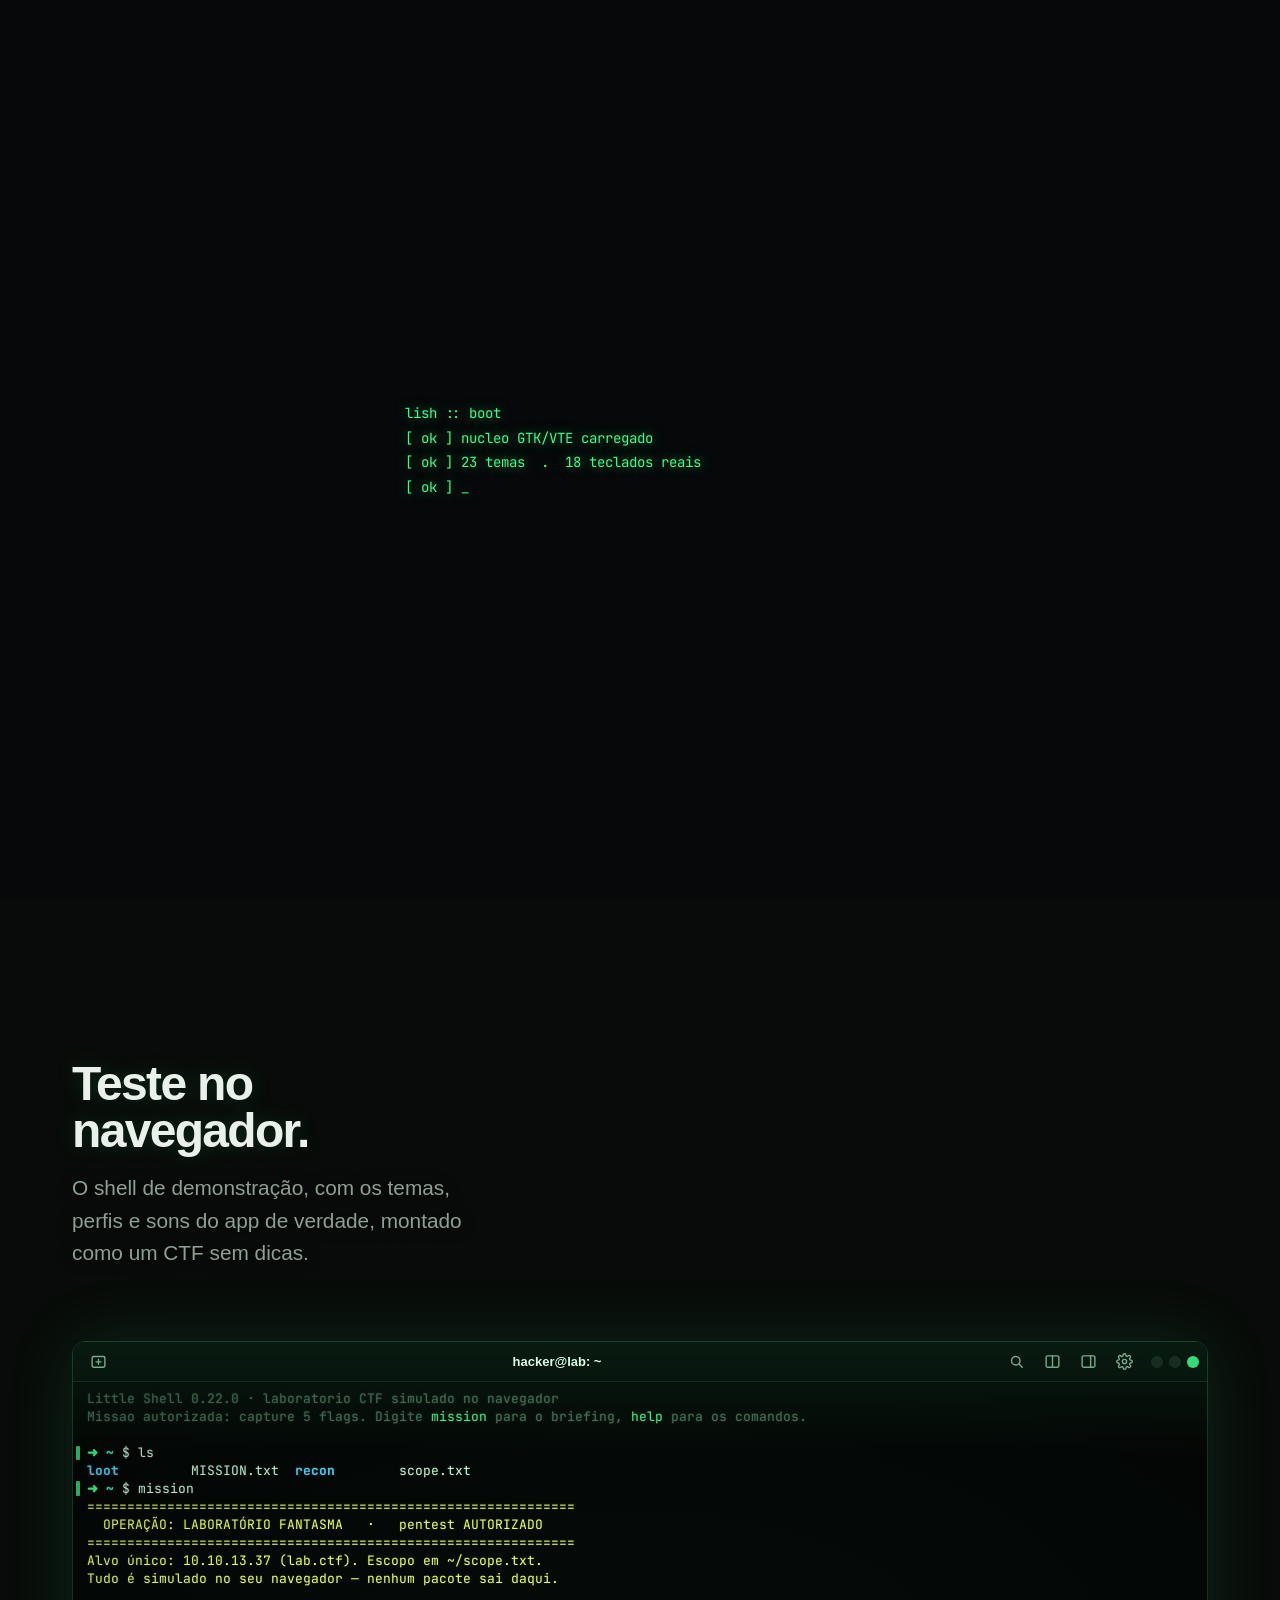
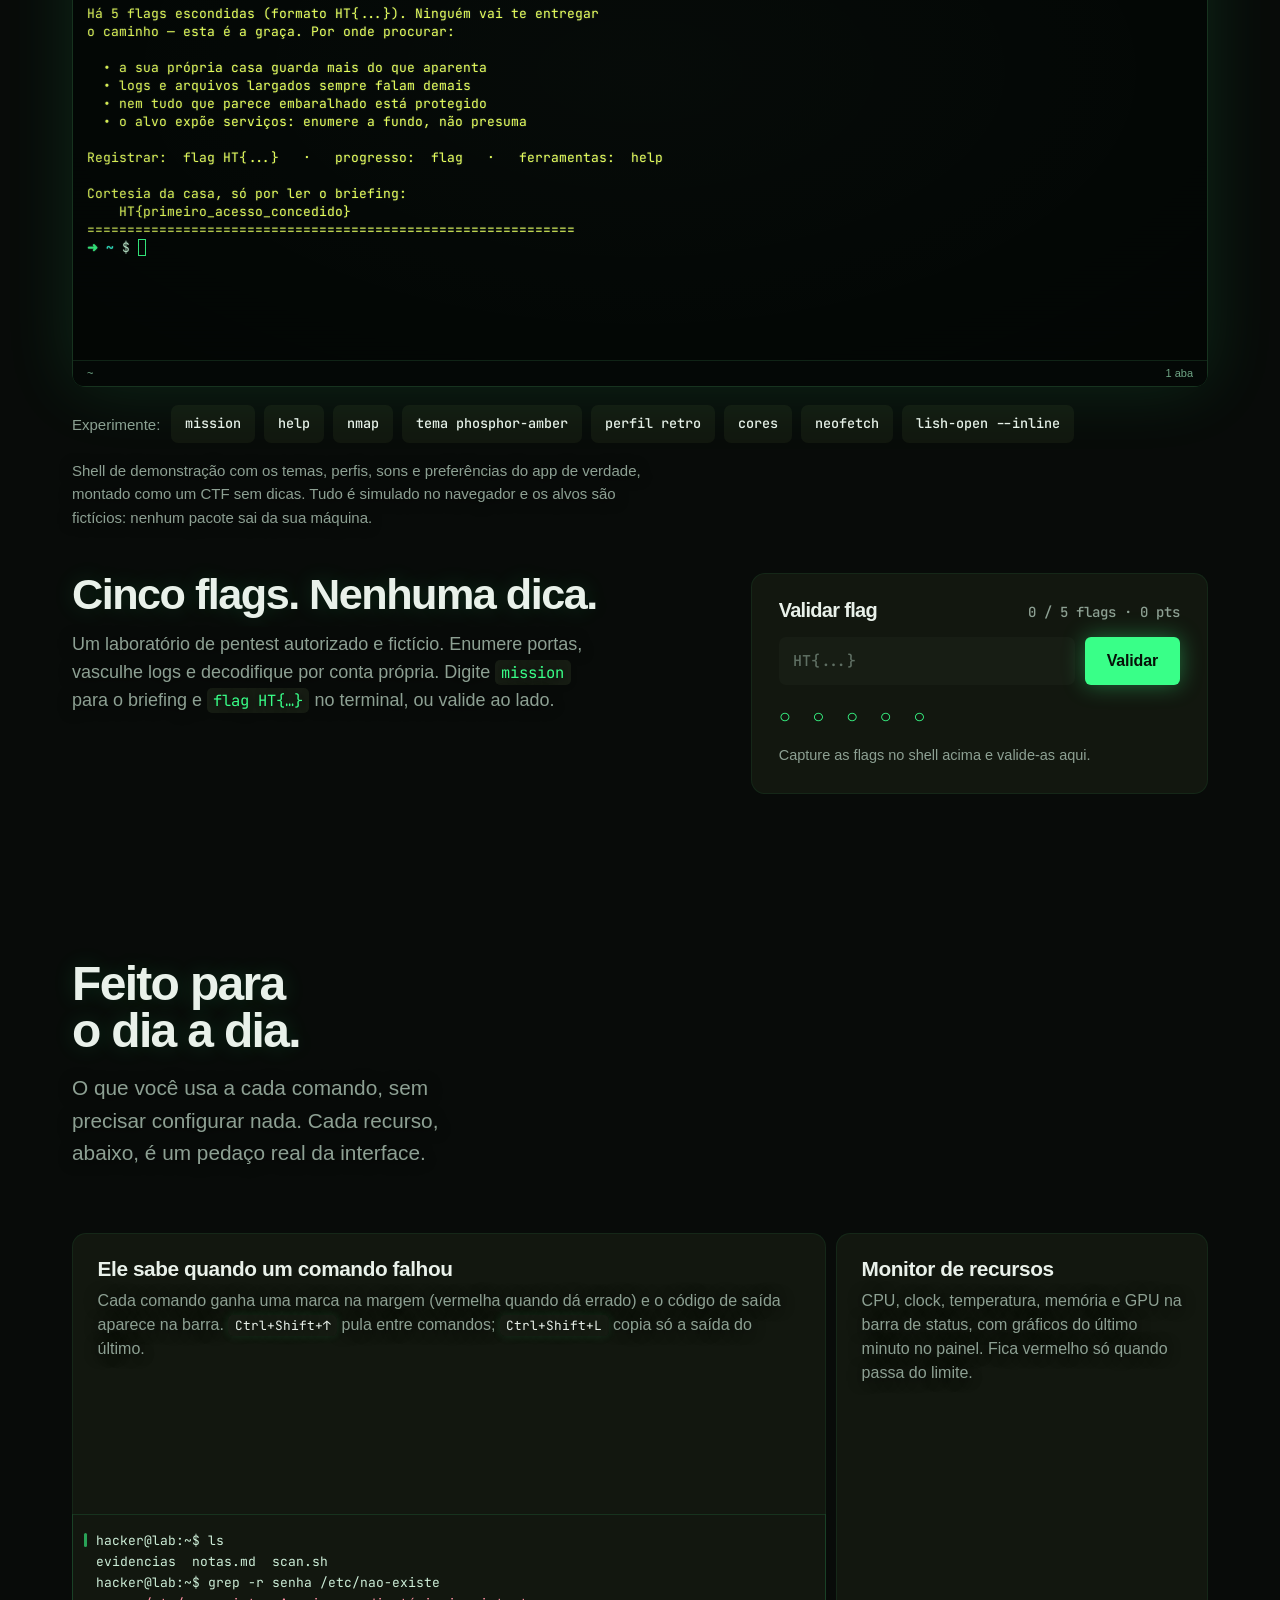
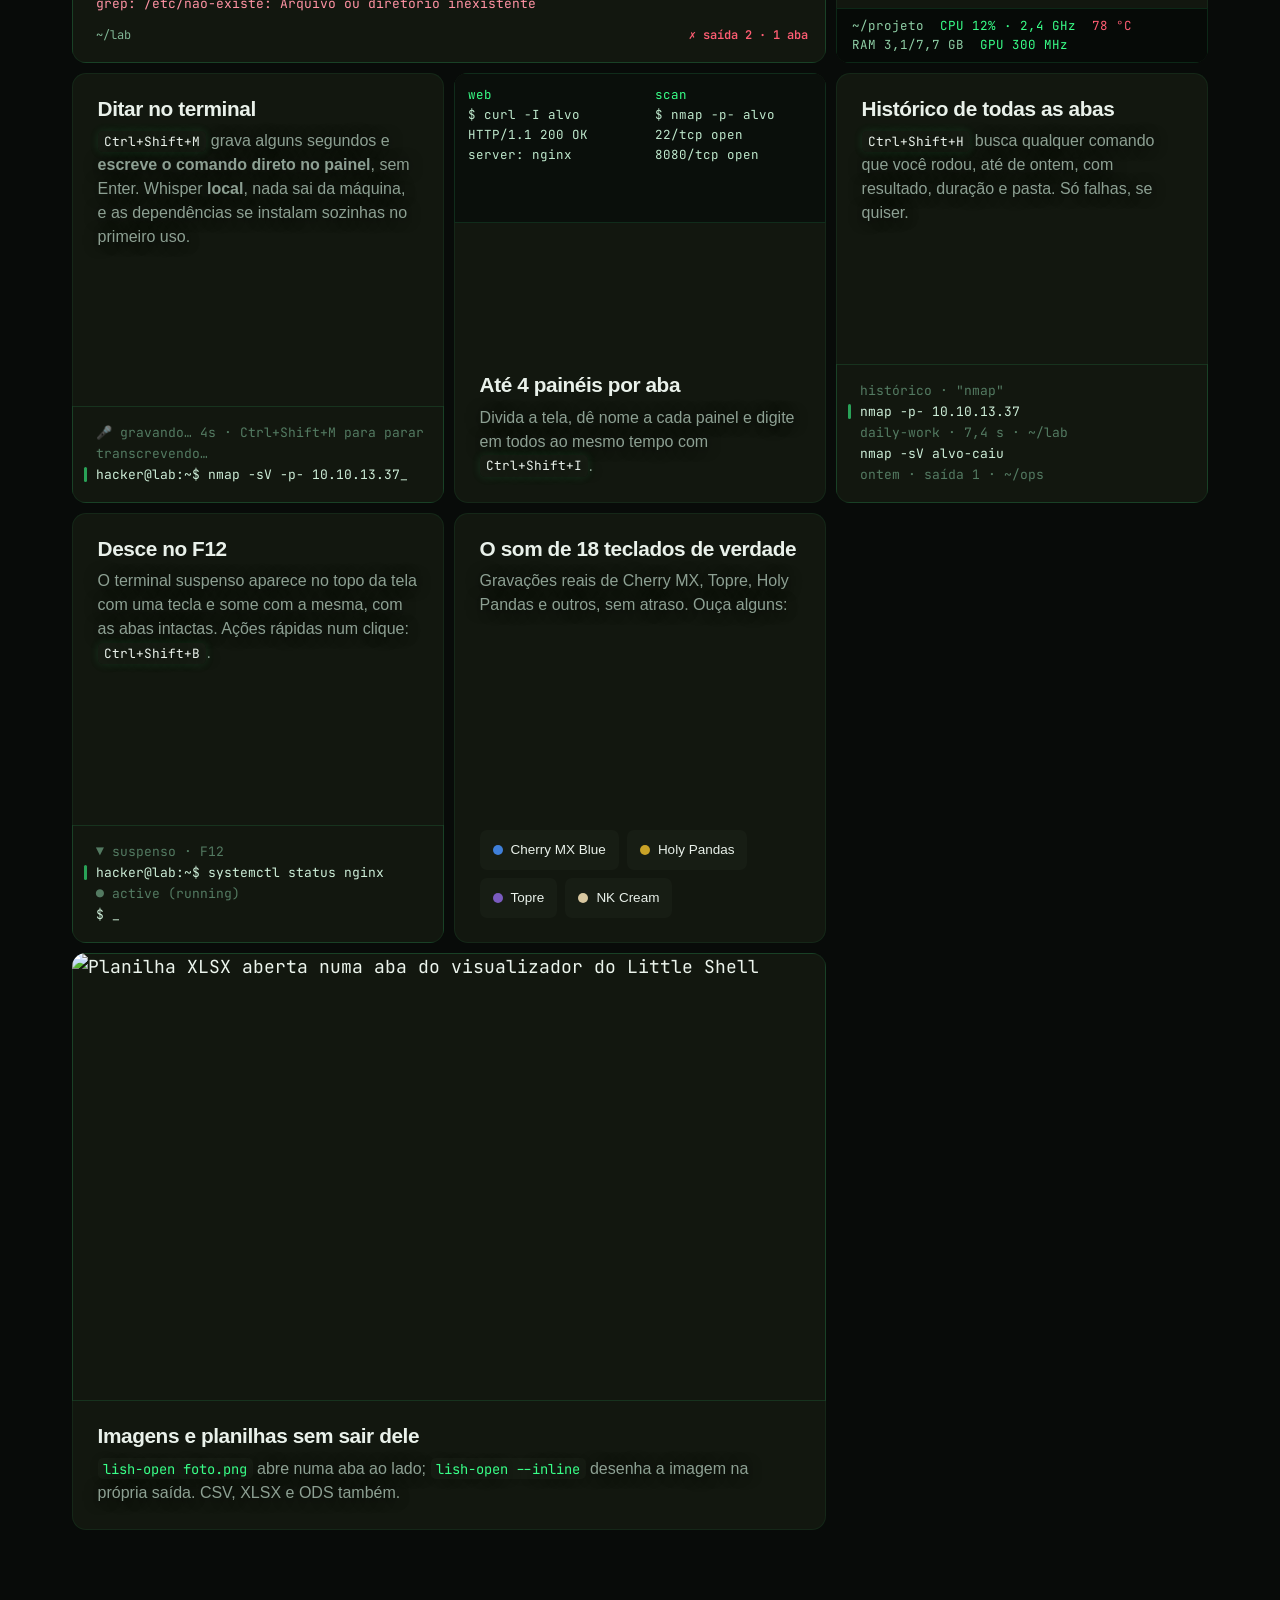
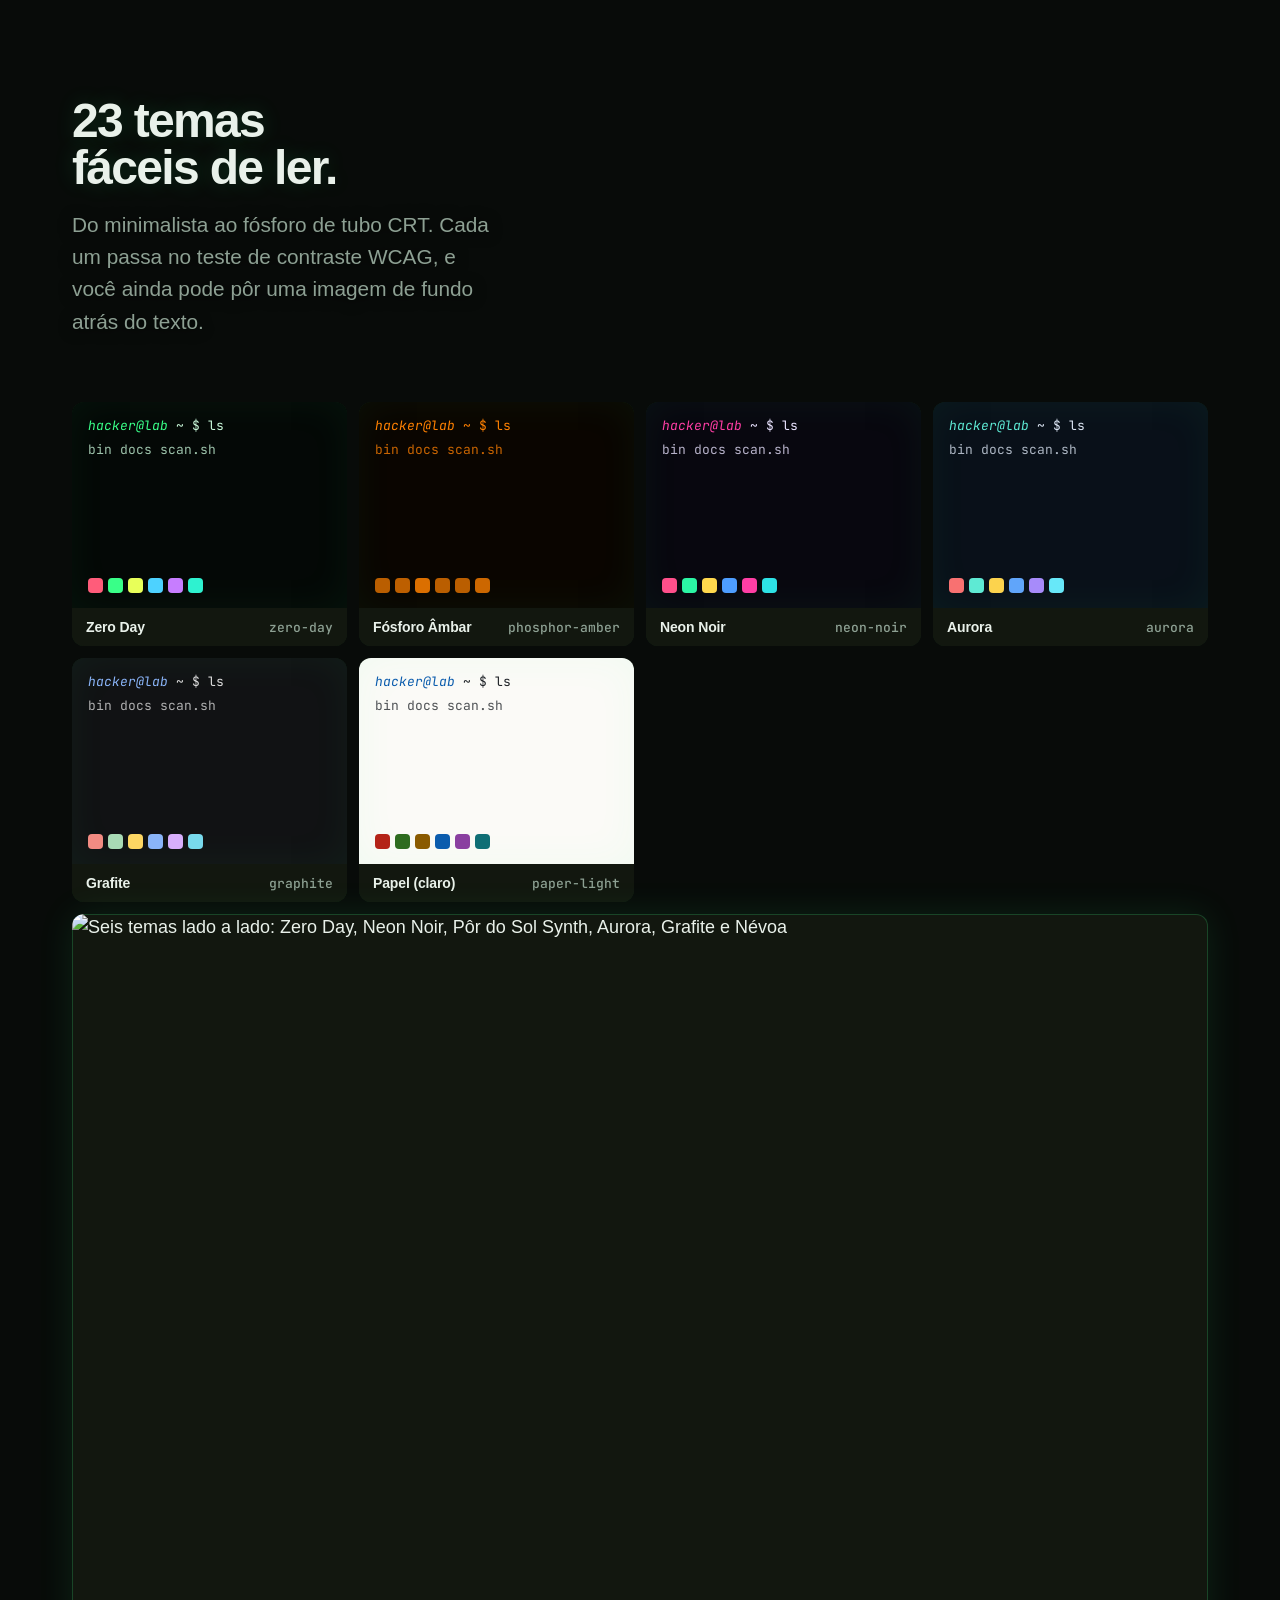
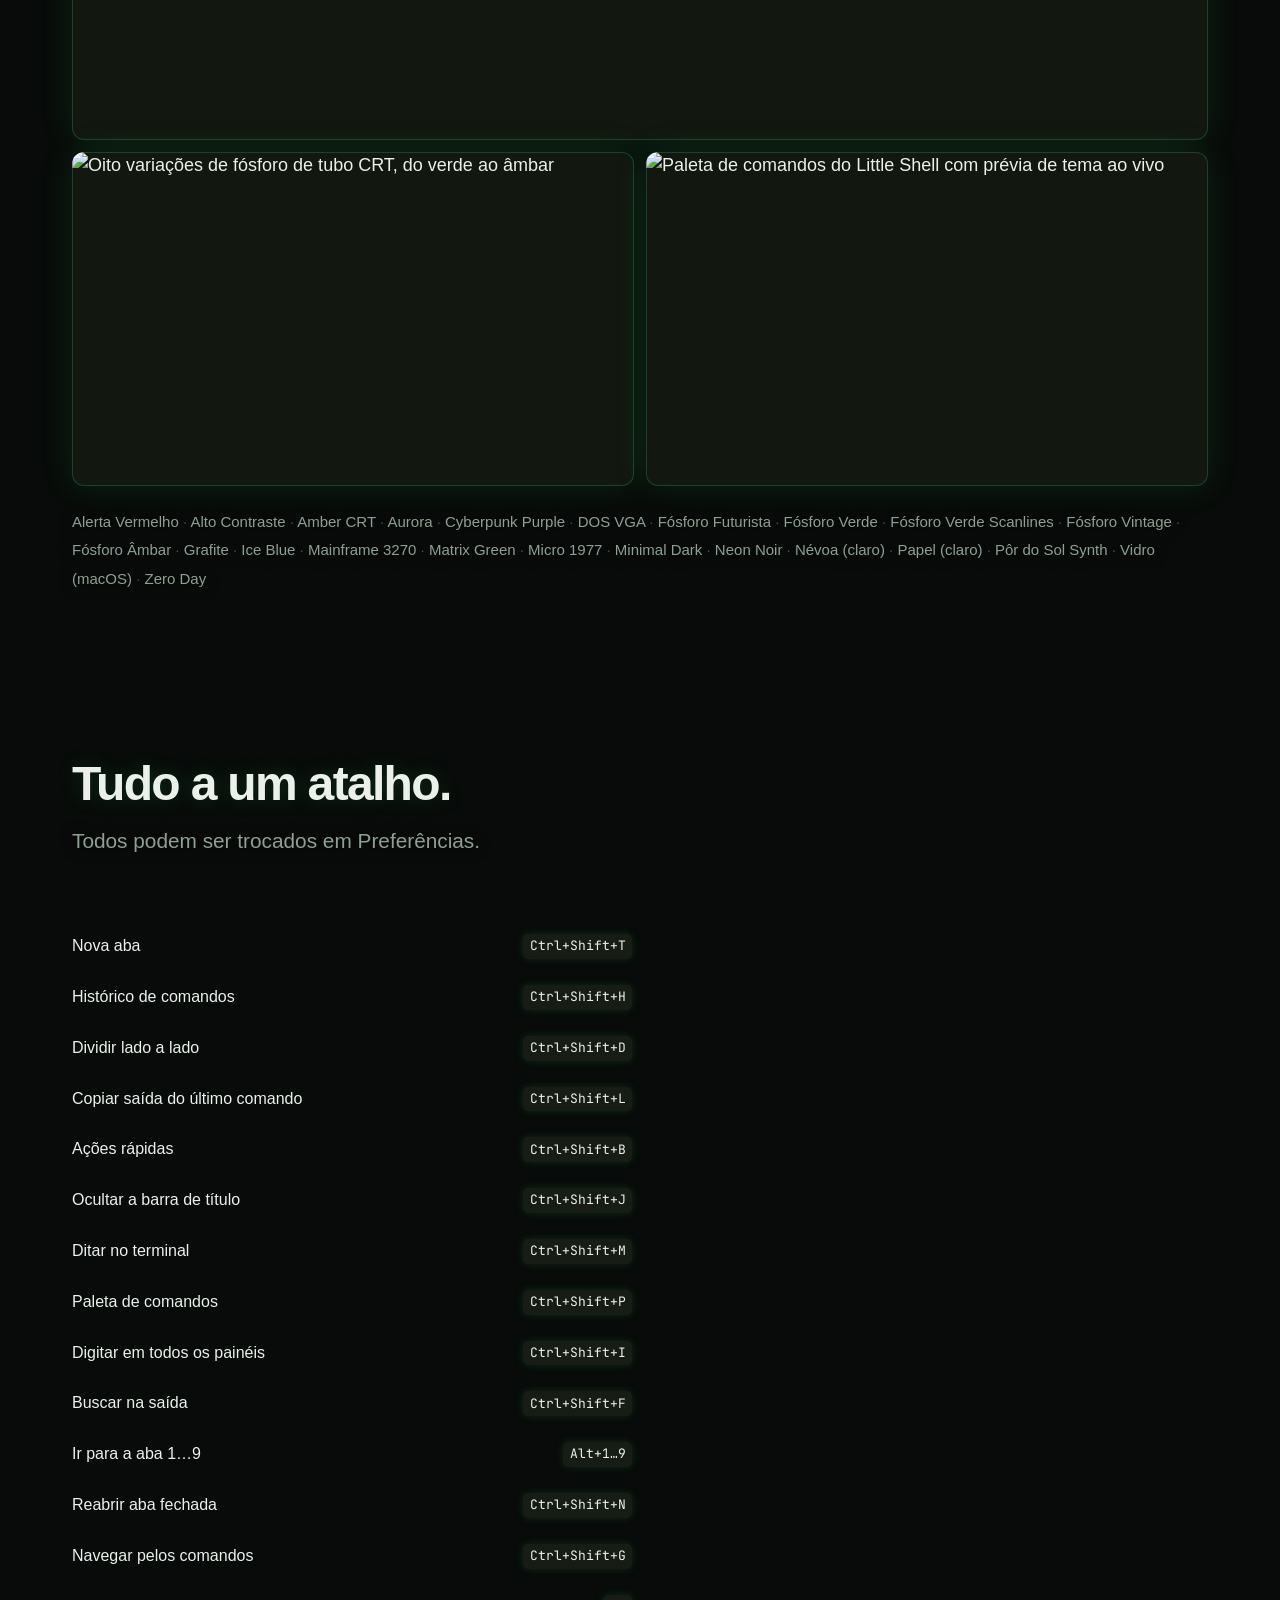
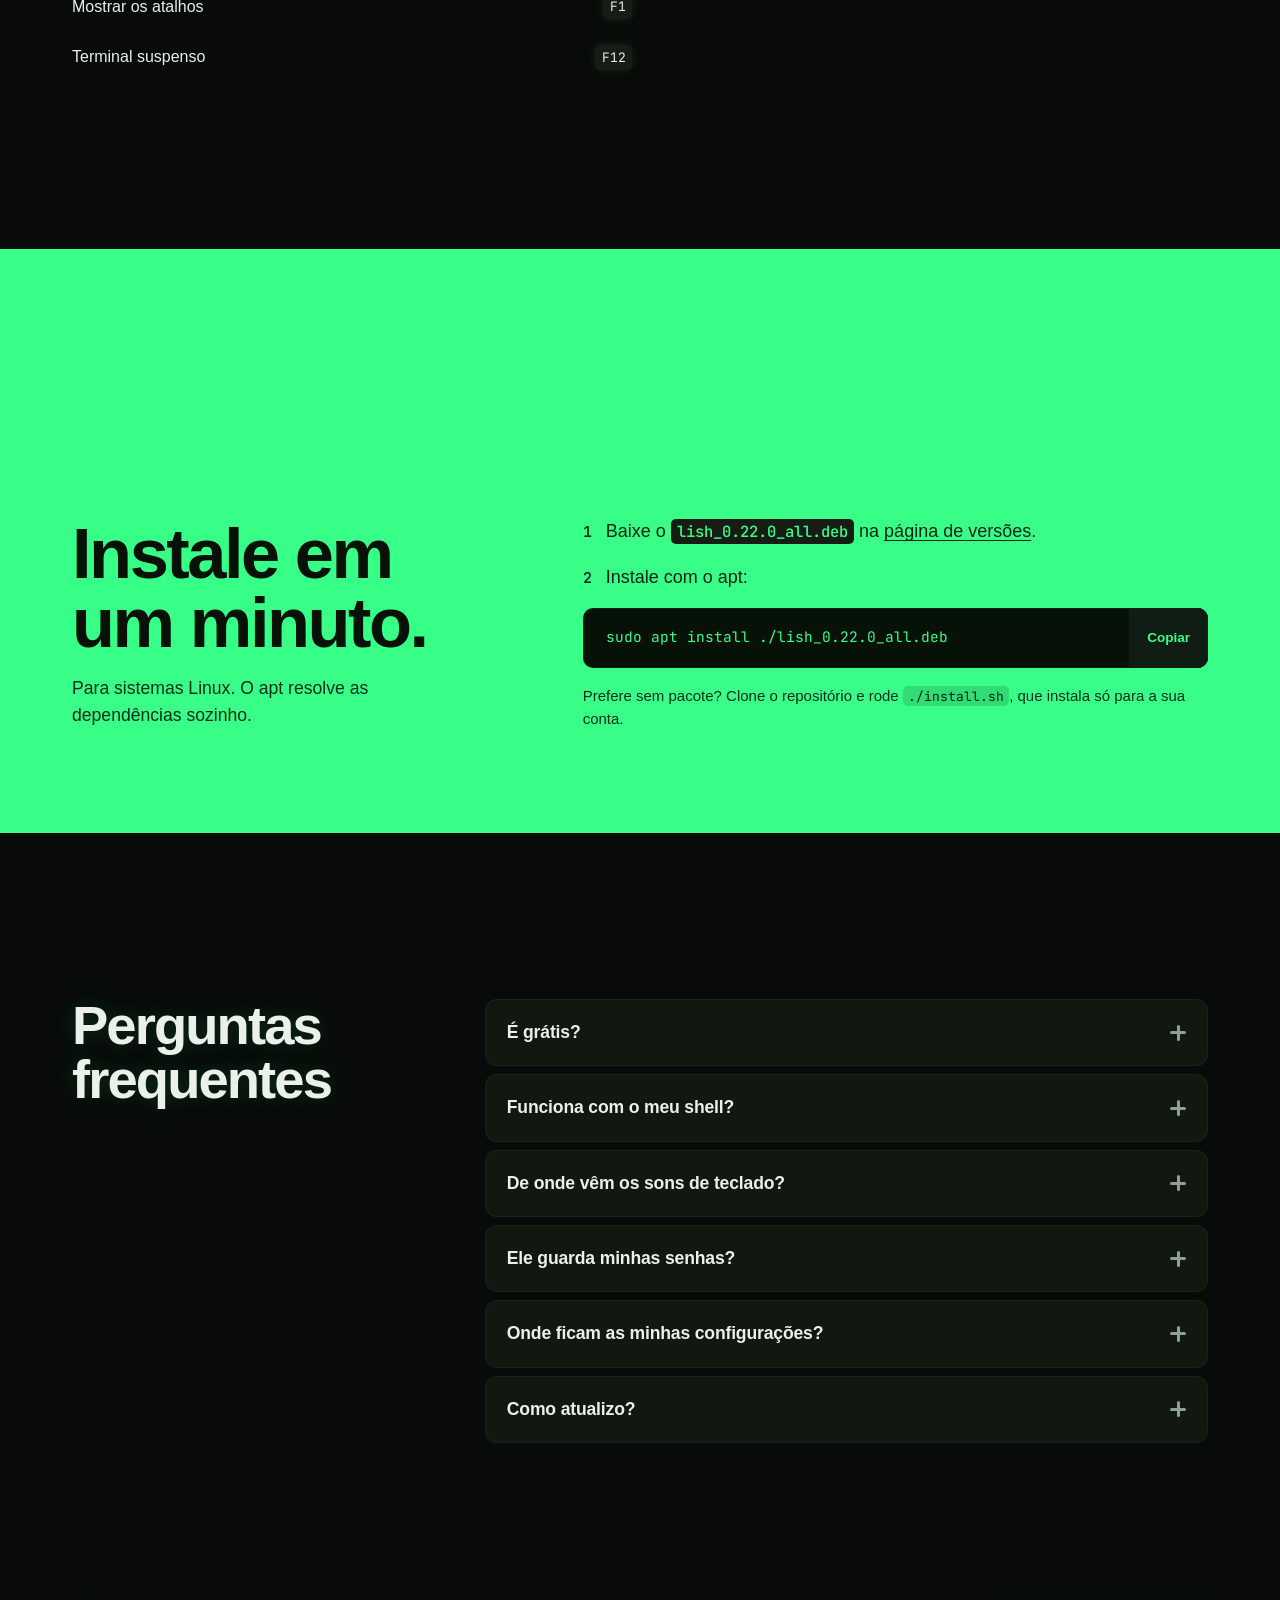
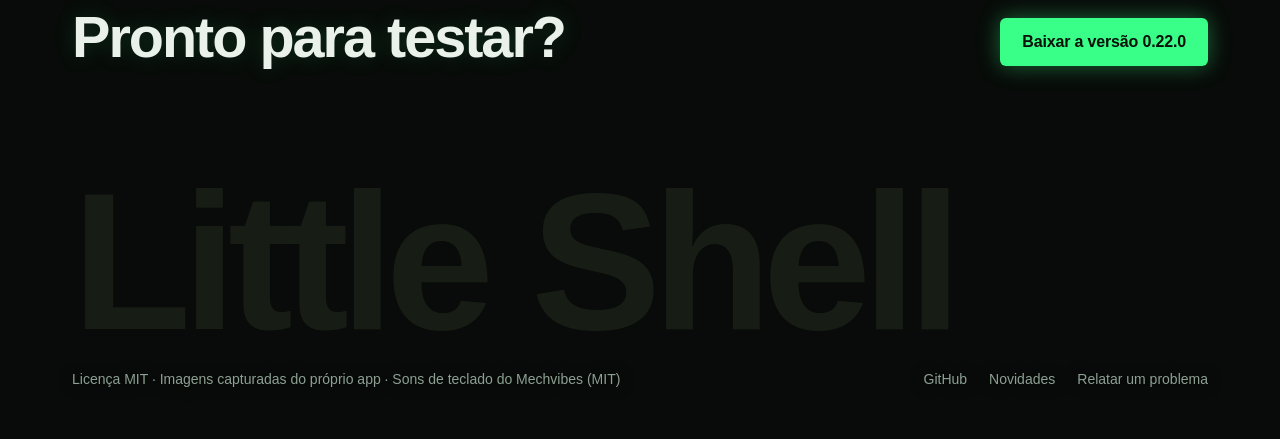
==== docs/index.html @ efe89edf "Icon: minimal Apple-style squircle with a prompt glyph Replace the hooded-silhouette icon with a gra" ====
<!doctype html>
<html lang="pt-BR">
<head>
<meta charset="utf-8">
<meta name="viewport" content="width=device-width, initial-scale=1, viewport-fit=cover">
<title>Little Shell</title>
<meta name="description" content="Terminal nativo para Linux que abre em menos de um segundo: 23 temas CRT e neon, som de 18 teclados mecânicos reais, monitor de recursos e um laboratório CTF para testar no navegador. Grátis e de código aberto.">
<meta property="og:title" content="Little Shell">
<meta property="og:description" content="Terminal nativo para Linux: 23 temas, som de teclado mecânico, monitor de recursos e um CTF para experimentar no navegador.">
<meta property="og:image" content="https://hiagolim11.github.io/lish/screenshots/hero.png">
<meta name="theme-color" content="#0a0d0b">
<link rel="icon" href="data:image/svg+xml,%3Csvg xmlns='http://www.w3.org/2000/svg' viewBox='0 0 32 32'%3E%3Crect width='32' height='32' rx='7' fill='%2326282d'/%3E%3Cpath d='M10 10l6 6-6 6' fill='none' stroke='%23f5f5f7' stroke-width='3' stroke-linecap='round' stroke-linejoin='round'/%3E%3Crect x='18' y='20' width='7' height='3' rx='1.5' fill='%230a84ff'/%3E%3C/svg%3E">
<link rel="preconnect" href="https://api.fontshare.com">
<link rel="preconnect" href="https://cdn.fontshare.com" crossorigin>
<link href="https://api.fontshare.com/v2/css?f[]=switzer@400,500,600&display=swap" rel="stylesheet">
<link rel="preconnect" href="https://fonts.googleapis.com">
<link rel="preconnect" href="https://fonts.gstatic.com" crossorigin>
<link href="https://fonts.googleapis.com/css2?family=JetBrains+Mono:wght@400;700&family=IBM+Plex+Mono:wght@400;600&family=VT323&display=swap" rel="stylesheet"><!-- taste-skill-ignore: monospace faces are for the terminal demo (data-ui) and code -->
<link rel="stylesheet" href="demo.css?v=90c02922">
<style>
/* The product performs: a dark terminal ground, one phosphor-green accent, and the real
   running terminal as the page's main image. Switzer for everything in the page chrome;
   monospace lives only inside product-UI fragments (marked data-ui). No gradients, no rules,
   no shadows at rest, no cards topped with icons: scale, filled fields and motion instead. */
:root {
  color-scheme: dark;
  --bg: #0a0d0b;          /* terminal black ground */
  --tile: #12170f;        /* one tone step up from the ground */
  --tile-2: #171d14;      /* two steps up, for fragments on tiles */
  --ink: #e9f1ea;
  --muted: #8da093;
  --accent: #39ff88;      /* phosphor green: on the action and the one live thing */
  --accent-ink: #061108;
  --accent-deep: #0e3a22; /* quiet green field behind fragments */
  --danger: #ff5d73;
  --sans: "Switzer", "Helvetica Neue", Arial, sans-serif;
  --mono: "JetBrains Mono", "IBM Plex Mono", "DejaVu Sans Mono", monospace; /* taste-skill-ignore: terminal + code only */
  --radius: 14px;
  --gutter-l: max(22px, env(safe-area-inset-left, 0px));
  --gutter-r: max(22px, env(safe-area-inset-right, 0px));
  --maxw: 1180px;
  --ease: cubic-bezier(0.16, 1, 0.3, 1);
}
* { box-sizing: border-box; }
html { -webkit-text-size-adjust: 100%; scroll-behavior: smooth; }
@media (prefers-reduced-motion: reduce) { html { scroll-behavior: auto; } }
body { margin: 0; background: var(--bg); color: var(--ink); font: 400 18px/1.55 var(--sans);
  -webkit-font-smoothing: antialiased; text-rendering: optimizeLegibility; overflow-x: hidden; }
img { max-width: 100%; height: auto; display: block; }
a { color: inherit; text-decoration: none; }
:focus-visible { outline: 2px solid var(--accent); outline-offset: 3px; border-radius: 6px; }
::selection { background: var(--accent); color: var(--accent-ink); }
.container { width: 100%; max-width: var(--maxw); margin: 0 auto; padding-left: var(--gutter-l); padding-right: var(--gutter-r); }
h1, h2, h3 { margin: 0; font-weight: 600; letter-spacing: -0.035em; line-height: 0.98; text-wrap: balance; }
p { margin: 0; }
.muted { color: var(--muted); }
.lead { font-size: clamp(1.15rem, 1.02rem + 0.7vw, 1.6rem); line-height: 1.4; letter-spacing: -0.01em; color: var(--muted); max-width: 46ch; }
/* inside product-UI fragments, monospace and the product's own borders are correct */
[data-ui] { font-family: var(--mono); } /* taste-skill-ignore: product-UI fragments are monospace */
code { font-family: var(--mono); font-size: 0.86em; background: var(--tile-2); color: var(--accent); padding: 0.12em 0.4em; border-radius: 5px; }
kbd { font-family: var(--mono); font-size: 0.8em; background: var(--tile-2); color: var(--ink); border-radius: 5px; padding: 0.18em 0.5em; white-space: nowrap; }

/* buttons: one shape (6px), one fill (accent) for the primary, filled tile for the secondary */
.btn { display: inline-flex; align-items: center; justify-content: center; gap: 9px; min-height: 48px; padding: 0 22px;
  border: 0; border-radius: 6px; font: 600 16px/1 var(--sans); letter-spacing: -0.01em; cursor: pointer;
  background: var(--accent); color: var(--accent-ink); transition: transform 140ms var(--ease), filter 140ms; }
.btn:hover { filter: brightness(1.08); transform: translateY(-2px); }
.btn:active { transform: translateY(0) scale(0.98); }
.btn.secondary { background: var(--tile-2); color: var(--ink); }
.btn.secondary:hover { background: #20291c; filter: none; }

/* nav: a plain bar, no glass, no rule; a faint lift appears only once scrolled */
.nav { position: sticky; top: 0; z-index: 20; background: var(--bg); transition: box-shadow 220ms, background 220ms; }
.nav.scrolled { box-shadow: 0 8px 30px -18px rgba(0,0,0,0.9); background: #0b0f0c; } /* taste-skill-ignore: sticky bar may cast a shadow */
.nav-inner { display: flex; align-items: center; justify-content: space-between; gap: 16px; min-height: 66px; }
.brand { display: flex; align-items: center; gap: 11px; font-weight: 600; letter-spacing: -0.02em; font-size: 17px; }
.brand .mark { width: 26px; height: 26px; border-radius: 7px; background: var(--accent); color: var(--accent-ink);
  display: grid; place-items: center; flex: none; }
.brand .mark svg { width: 16px; height: 16px; }
.nav-links { display: flex; align-items: center; gap: 30px; font-size: 15.5px; }
.nav-links a:not(.btn) { color: var(--muted); transition: color 150ms; }
.nav-links a:not(.btn):hover { color: var(--ink); }
.nav-links .btn { min-height: 40px; padding: 0 16px; }

/* ---------- hero: headline, then the product performing ---------- */
.hero { position: relative; min-height: 92svh; display: grid; align-content: center; overflow: hidden; padding-top: clamp(84px, 13vh, 150px); padding-bottom: clamp(48px, 7vw, 96px); }
.hero > .container { position: relative; z-index: 1; }
#three { position: absolute; inset: 0; z-index: 0; pointer-events: none; }
#three canvas { width: 100% !important; height: 100% !important; display: block; }
.hero h1 { font-size: clamp(2.1rem, 0.6rem + 6.2vw, 6.2rem); line-height: 0.92; max-width: 16ch; }
.hero h1 .ln { display: block; overflow: hidden; }
.hero h1 .ln > span { display: block; }
.hero-lead { margin-top: clamp(20px, 2.4vw, 30px); }
.hero-actions { display: flex; flex-wrap: wrap; gap: 14px; margin-top: 34px; }
.hero-meta { margin-top: 22px; font-size: 15px; color: var(--muted); font-variant-numeric: tabular-nums; }
.hero-meta b { color: var(--ink); font-weight: 600; }

/* the terminal stage: the running product, big, on a darker field */
.stage { margin-top: clamp(40px, 6vw, 72px); position: relative; }
.ht-demo { --term-h: clamp(420px, 64vh, 620px); position: relative; min-height: calc(var(--term-h) + 70px);
  border-radius: var(--radius); overflow: hidden; }
.demo-try { display: flex; flex-wrap: wrap; align-items: center; gap: 9px; margin-top: 18px; }
.demo-try .label { font-size: 15px; color: var(--muted); margin-right: 2px; }
.demo-try button { min-height: 38px; padding: 0 14px; border: 0; border-radius: 7px; background: var(--tile);
  color: var(--ink); font: 500 13.5px/1 var(--mono); cursor: pointer; transition: background-color 150ms, transform 120ms, color 150ms; }
.demo-try button:hover { background: var(--tile-2); color: var(--accent); }
.demo-try button:active { transform: scale(0.97); }
.demo-note { margin-top: 16px; font-size: 15px; color: var(--muted); max-width: 70ch; }

/* ---------- the CTF: the one live thing ---------- */
.ctf { margin-top: clamp(28px, 4vw, 44px); display: grid; grid-template-columns: minmax(0, 7fr) minmax(0, 5fr);
  gap: clamp(20px, 3vw, 40px); align-items: start; }
.ctf-copy h2 { font-size: clamp(1.8rem, 1.2rem + 2vw, 2.7rem); }
.ctf-copy p { margin-top: 16px; color: var(--muted); max-width: 52ch; }
.ctf-flags { background: var(--tile); border-radius: var(--radius); padding: clamp(20px, 2.4vw, 28px); }
.ctf-flags.ctf-done { background: var(--accent-deep); }
.ctf-head { display: flex; align-items: baseline; justify-content: space-between; gap: 12px; }
.ctf-head h3 { font-size: 1.25rem; }
.ctf-count { font: 500 14px/1 var(--mono); color: var(--muted); white-space: nowrap; font-variant-numeric: tabular-nums; }
.ctf-row { display: flex; gap: 10px; margin-top: 16px; }
.ctf-row input { flex: 1; min-width: 0; min-height: 48px; padding: 0 14px; border: 0; border-radius: 7px;
  background: var(--tile-2); color: var(--ink); font: 500 15px/1 var(--mono); }
.ctf-row input::placeholder { color: #5f6f63; }
.ctf-row input:focus { outline: 2px solid var(--accent); outline-offset: 0; }
.ctf-row .btn { min-height: 48px; }
.ctf-dots { margin-top: 16px; font-size: 20px; letter-spacing: 8px; color: var(--accent); }
.ctf-msg { margin-top: 12px; font-size: 14.5px; color: var(--muted); }
.ctf-msg.ok { color: var(--accent); }
.ctf-msg.err { color: var(--danger); }

/* ---------- sections ---------- */
section { padding-top: clamp(96px, 13vw, 168px); }
.head { max-width: 42ch; margin-bottom: clamp(44px, 5vw, 64px); }
.head h2 { font-size: clamp(1.9rem, 1.3rem + 2.3vw, 3rem); }
.head p { margin-top: 18px; color: var(--muted); font-size: clamp(1.05rem, 1rem + 0.4vw, 1.3rem); max-width: 48ch; }

/* features: staggered fragment cells, filled, no icons */
.cells { display: grid; grid-template-columns: repeat(3, minmax(0, 1fr)); gap: 10px; }
.cell { background: var(--tile); border-radius: var(--radius); overflow: hidden; display: flex; flex-direction: column;
  min-height: 430px; transition: transform 240ms var(--ease), background 240ms; }
.cell:hover { transform: translateY(-4px); background: #151b12; }
.cell .txt { padding: clamp(20px, 2vw, 26px); }
.cell h3 { font-size: 1.3rem; letter-spacing: -0.02em; }
.cell .txt p { margin-top: 10px; color: var(--muted); font-size: 16px; line-height: 1.5; }
.cell .frag { margin-top: auto; }
.cell.wide { grid-column: span 2; }
.cell.tall { grid-row: span 2; min-height: 0; }
.cell.flip { flex-direction: column-reverse; }
.cell.flip .frag { margin-top: 0; margin-bottom: auto; }

/* product-UI fragments inside cells (data-ui) */
.term { background: #04070500; color: #cdeed8; font: 13px/1.62 var(--mono); padding: 16px 18px 18px 24px; position: relative; }
.term p { white-space: pre-wrap; overflow-wrap: anywhere; position: relative; margin: 0; }
.term .mk::before { content: ""; position: absolute; left: -12px; top: 0.25em; bottom: 0.25em; width: 3px; border-radius: 2px; background: var(--accent); opacity: 0.6; }
.term .bad::before { background: var(--danger); opacity: 1; }
.term .err { color: #ff93a4; }
.term .dim { color: #6fa585; }
.term .bar { margin-top: 12px; display: flex; justify-content: space-between; gap: 10px; color: #7fb594; font-size: 12px; }
.term .bar b { color: var(--danger); font-weight: 600; }
.term .bar .hot { color: var(--accent); }
/* a status-bar-only fragment (resource monitor) */
.statusbar { background: #060a07; color: #8fcfa6; font: 12.5px/1 var(--mono); padding: 12px 16px; display: flex;
  flex-wrap: wrap; gap: 6px 16px; align-items: center; }
.statusbar .hot { color: var(--danger); }
.statusbar .g { color: var(--accent); }
/* split-pane edge */
.split { display: grid; grid-template-columns: 1fr 1fr; gap: 2px; background: #0a0f0b; min-height: 150px; }
.split .pane { background: #04070500; padding: 12px 14px; font: 12.5px/1.6 var(--mono); color: #bfe9cd; }
.split .pane .nm { color: var(--accent); }
/* sound control */
.switches { display: flex; flex-wrap: wrap; gap: 8px; padding: clamp(20px, 2vw, 26px); padding-top: 0; }
.switch { display: inline-flex; align-items: center; gap: 8px; min-height: 40px; padding: 0 13px; border: 0;
  border-radius: 7px; background: var(--tile-2); color: var(--ink); font: 500 13.5px/1 var(--sans); cursor: pointer;
  transition: background-color 150ms, transform 120ms; }
.switch:hover { background: #20291c; }
.switch:active { transform: scale(0.97); }
.switch i { width: 10px; height: 10px; border-radius: 50%; flex: none; }
.switch[aria-pressed="true"] { background: var(--accent); color: var(--accent-ink); }
.frag img { width: 100%; display: block; }

/* gallery: theme tiles with label strips */
.themes-grid { display: grid; grid-template-columns: repeat(4, minmax(0, 1fr)); gap: 12px; }
.theme-tile { border-radius: 12px; overflow: hidden; background: var(--tile); transition: transform 220ms var(--ease); }
.theme-tile:hover { transform: translateY(-4px); }
.theme-tile .face { aspect-ratio: 4 / 3; padding: 15px 16px; display: flex; flex-direction: column; gap: 6px; }
.theme-tile .face span { font: 13px/1.4 var(--mono); }
.theme-tile .face .l2 { opacity: 0.78; }
.theme-tile .face .pal { margin-top: auto; display: flex; gap: 5px; }
.theme-tile .face .pal i { width: 15px; height: 15px; border-radius: 4px; display: block; }
.theme-tile .strip { padding: 12px 14px; background: var(--tile); display: flex; align-items: center; justify-content: space-between; gap: 10px; }
.theme-tile .strip b { font: 600 14px/1 var(--sans); letter-spacing: -0.01em; }
.theme-tile .strip span { font: 500 13px/1 var(--mono); color: var(--muted); }
.theme-shot { grid-column: span 2; border-radius: 12px; overflow: hidden; background: var(--tile); }
.theme-wide { grid-column: span 4; border-radius: 12px; overflow: hidden; background: var(--tile); }
.theme-list { margin-top: 22px; font-size: 15px; color: var(--muted); line-height: 1.9; }
.theme-list span:not(:last-child)::after { content: "   ·   "; color: #40513f; }

/* shortcuts: two-ended rows, a narrow column */
.rows { max-width: 560px; }
.row { display: flex; align-items: center; justify-content: space-between; gap: 20px; padding: 13px 0; }
.row span { font-size: 16px; }
.row kbd { font-size: 13px; }

/* install: the first step, already open, a full-bleed accent band */
.install { margin-top: clamp(96px, 13vw, 168px); background: var(--accent); color: var(--accent-ink); }
.install .inner { display: grid; grid-template-columns: minmax(0, 5fr) minmax(0, 7fr); gap: clamp(28px, 5vw, 72px);
  align-items: center; padding-top: clamp(64px, 8vw, 112px); padding-bottom: clamp(64px, 8vw, 112px); }
.install h2 { font-size: clamp(2.2rem, 1.3rem + 4.4vw, 4.4rem); color: var(--accent-ink); max-width: 14ch; }
.install .sub { margin-top: 18px; color: #0c2e1b; font-size: 1.1rem; max-width: 40ch; }
.install .steps { display: grid; gap: 18px; }
.install .steps .st { display: flex; gap: 14px; align-items: baseline; }
.install .steps .st .n { font: 600 15px/1.4 var(--mono); color: #0c2e1b; flex: none; }
.install .steps .st p { color: #0a2616; font-weight: 500; }
.install .steps .st a { text-decoration: underline; text-underline-offset: 3px; }
.code { display: flex; align-items: stretch; background: var(--accent-ink); border-radius: 10px; overflow: hidden; }
.code pre { margin: 0; padding: 16px 18px; overflow-x: auto; flex: 1; min-width: 0; }
.code code { background: none; color: var(--accent); font-size: 14.5px; line-height: 1.5; }
.code button { border: 0; background: #0f1d14; color: var(--accent); padding: 0 18px; font: 600 13.5px var(--sans); cursor: pointer; transition: background 150ms; }
.code button:hover { background: #163021; }
.install .alt { margin-top: 16px; color: #0c2e1b; font-size: 15px; }
.install .alt code { background: #0c2e1b2a; color: #082013; }

/* faq: accordion of filled tiles */
.faq { display: grid; grid-template-columns: minmax(0, 4fr) minmax(0, 8fr); gap: clamp(28px, 4vw, 56px); align-items: start; }
.faq-head { position: sticky; top: 96px; }
.faq-head h2 { font-size: clamp(2rem, 1.3rem + 3vw, 3.4rem); }
.faq-list { display: grid; gap: 8px; }
.faq details { background: var(--tile); border-radius: 12px; overflow: hidden; }
.faq summary { list-style: none; cursor: pointer; display: flex; justify-content: space-between; align-items: center; gap: 16px;
  padding: 20px 22px; font-weight: 600; font-size: 1.1rem; letter-spacing: -0.01em; }
.faq summary::-webkit-details-marker { display: none; }
.faq summary .pm { position: relative; width: 16px; height: 16px; flex: none; }
.faq summary .pm::before, .faq summary .pm::after { content: ""; position: absolute; background: var(--muted); border-radius: 2px; transition: transform 200ms, background 200ms; }
.faq summary .pm::before { left: 0; right: 0; top: 6.5px; height: 3px; }
.faq summary .pm::after { top: 0; bottom: 0; left: 6.5px; width: 3px; }
.faq details[open] { background: var(--accent); color: var(--accent-ink); }
.faq details[open] summary .pm::before { background: var(--accent-ink); }
.faq details[open] summary .pm::after { background: var(--accent-ink); transform: scaleY(0); }
.faq details p { padding: 0 22px 22px; max-width: 58ch; line-height: 1.55; }
.faq details:not([open]) p { color: var(--muted); }
.faq details[open] p { color: #0c2e1b; }
.faq details a { text-decoration: underline; text-underline-offset: 3px; }

/* footer: the name returns at full width */
footer { padding-top: clamp(96px, 13vw, 168px); padding-bottom: 48px; }
.foot-cta { display: flex; flex-wrap: wrap; align-items: end; justify-content: space-between; gap: 28px; }
.foot-cta h2 { font-size: clamp(2rem, 1.3rem + 3vw, 3.6rem); max-width: 16ch; }
.wordmark { margin-top: clamp(56px, 9vw, 120px); font-weight: 600; letter-spacing: -0.045em; line-height: 0.82;
  font-size: clamp(3.4rem, 1rem + 14vw, 13rem); color: var(--tile-2); user-select: none; }
.foot-meta { display: flex; flex-wrap: wrap; justify-content: space-between; gap: 14px 24px; margin-top: 28px; font-size: 14px; color: var(--muted); }
.foot-meta nav { display: flex; flex-wrap: wrap; gap: 22px; }
.foot-meta a:hover { color: var(--ink); }

/* ---------- motion ---------- */
@media (prefers-reduced-motion: no-preference) {
  .reveal.pending { opacity: 0; transform: translateY(22px); }
  .reveal { transition: opacity 640ms var(--ease), transform 640ms var(--ease); transition-delay: calc(var(--i, 0) * 70ms); }
  .hero h1 .ln > span { transform: translateY(104%); animation: rise 900ms var(--ease) forwards; }
  .hero h1 .ln:nth-child(2) > span { animation-delay: 110ms; }
  @keyframes rise { to { transform: translateY(0); } }
}

/* ---------- responsive ---------- */
@media (max-width: 980px) {
  .cells { grid-template-columns: repeat(2, minmax(0, 1fr)); }
  .cell.wide { grid-column: span 2; }
  .cell.tall { grid-row: auto; }
  .themes-grid { grid-template-columns: repeat(2, minmax(0, 1fr)); }
  .theme-wide { grid-column: span 2; }
  .ctf { grid-template-columns: 1fr; }
  .install .inner { grid-template-columns: 1fr; }
  .faq { grid-template-columns: 1fr; }
  .faq-head { position: static; }
}
@media (max-width: 620px) {
  body { font-size: 16.5px; }
  .nav-links a:not(.btn) { display: none; }
  .cells { grid-template-columns: 1fr; }
  .cell.wide { grid-column: auto; }
  .cell { min-height: 0; }
  .themes-grid { grid-template-columns: 1fr; }
  .theme-wide { grid-column: auto; }
  .hero-actions .btn { flex: 1 1 auto; }
}

/* ---------- cyber layer: a starfield behind everything, CRT scanlines, neon glow ---------- */
#space { position: fixed; inset: 0; z-index: 0; pointer-events: none; }
#space canvas { width: 100% !important; height: 100% !important; display: block; }
.nav, main, footer { position: relative; z-index: 1; }
body { background: #080b09; }
/* faint CRT scanlines + vignette over the whole page */
.crt-lines, .crt-vig { position: fixed; inset: 0; z-index: 3; pointer-events: none; }
.crt-lines { background-image: repeating-linear-gradient(0deg, rgba(0,0,0,0.16) 0 1px, rgba(0,0,0,0) 1px 3px); opacity: 0.45; }
.crt-vig { background: radial-gradient(130% 100% at 50% 12%, rgba(0,0,0,0) 52%, rgba(0,0,0,0.55) 100%); }
@media (prefers-reduced-motion: no-preference) { .crt-lines { animation: crtroll 8s linear infinite; } }
@keyframes crtroll { to { background-position: 0 96px; } }
/* neon glow */
.hero h1 { text-shadow: 0 0 26px rgba(57,255,136,0.22), 0 0 2px rgba(57,255,136,0.25); }
.head h2, .ctf-copy h2, .faq-head h2, .foot-cta h2, .install h2, .showcase h2 { text-shadow: 0 0 22px rgba(57,255,136,0.16); }
.btn { box-shadow: 0 0 22px rgba(57,255,136,0.38); }
.btn:hover { box-shadow: 0 0 34px rgba(57,255,136,0.6); }
.btn.secondary { box-shadow: inset 0 0 0 1px rgba(57,255,136,0.22); }
.brand .mark { box-shadow: 0 0 18px rgba(57,255,136,0.55); }
.cell, .theme-tile, .faq details, .ctf-flags, .code { box-shadow: inset 0 0 0 1px rgba(57,255,136,0.07); }
.cell:hover, .theme-tile:hover { box-shadow: 0 0 34px rgba(57,255,136,0.14), inset 0 0 0 1px rgba(57,255,136,0.28); }
.ht-demo { box-shadow: 0 0 70px rgba(57,255,136,0.12), inset 0 0 0 1px rgba(57,255,136,0.2); }
.theme-tile .face, .frag.term, .frag.statusbar, .frag.split { box-shadow: inset 0 0 40px rgba(57,255,136,0.05); }
kbd { box-shadow: 0 0 10px rgba(57,255,136,0.12); }
.lead, .head p, .demo-note, .ctf-copy p, .hero-meta, .theme-list, .foot-meta, .cell .txt p { text-shadow: 0 1px 14px rgba(4,8,6,0.9); }
.theme-wide, .theme-shot { box-shadow: 0 0 36px rgba(57,255,136,0.1), inset 0 0 0 1px rgba(57,255,136,0.2); }
.theme-wide:hover, .theme-shot:hover { box-shadow: 0 0 46px rgba(57,255,136,0.2), inset 0 0 0 1px rgba(57,255,136,0.4); }
.cell .frag img { filter: saturate(1.05) contrast(1.03); }
.cell .frag[data-ui] { box-shadow: inset 0 0 0 1px rgba(57,255,136,0.12); }
/* a scanning sheen across the terminal */
.stage::after { content: ""; position: absolute; inset: 0; z-index: 3; pointer-events: none; border-radius: var(--radius);
  background: linear-gradient(180deg, rgba(57,255,136,0.08), rgba(57,255,136,0) 18%); mix-blend-mode: screen; }
@media (prefers-reduced-motion: no-preference) {
  .hero h1 { animation: hglitch 7s infinite; }
}
@keyframes hglitch { 0%,92%,100% { clip-path: none; transform: none; } 93% { transform: translate(-2px,0); } 94% { transform: translate(2px,0); } 95% { transform: none; } }
/* boot intro + scroll progress */
#boot { position: fixed; inset: 0; z-index: 100; background: #06080a; display: grid; place-items: center; transition: opacity 600ms var(--ease); }
#boot.done { opacity: 0; pointer-events: none; }
#boot pre { margin: 0; width: min(90vw, 470px); font: 14px/1.75 var(--mono); color: var(--accent); text-shadow: 0 0 12px rgba(57,255,136,0.5); white-space: pre-wrap; }
#boot .cur { animation: bcur 1s steps(1) infinite; }
@keyframes bcur { 50% { opacity: 0; } }
#progress { position: fixed; top: 0; left: 0; height: 2px; width: 0; z-index: 30; background: var(--accent); box-shadow: 0 0 12px rgba(57,255,136,0.85); transition: width 120ms linear; }
</style>
</head>
<body>
<div id="boot" aria-hidden="true"><pre id="boot-log"></pre></div>
<div id="progress" aria-hidden="true"></div>
<div id="space" aria-hidden="true"></div>
<div class="crt-lines" aria-hidden="true"></div>
<div class="crt-vig" aria-hidden="true"></div>
<header class="nav" id="nav">
  <div class="container nav-inner">
    <a class="brand" href="#top">
      <span class="mark" aria-hidden="true"><svg viewBox="0 0 24 24" fill="none" stroke="currentColor" stroke-width="3" stroke-linecap="round" stroke-linejoin="round"><path d="M5 7l5 5-5 5"/><path d="M13 17h6"/></svg></span>
      Little Shell
    </a>
    <nav class="nav-links" aria-label="Principal">
      <a href="#experimente">Experimente</a>
      <a href="#recursos">Recursos</a>
      <a href="#temas">Temas</a>
      <a href="#instalar">Instalar</a>
      <a href="https://github.com/Hiagolim11/lish">GitHub</a>
      <a class="btn" href="https://github.com/Hiagolim11/lish/releases/latest">Baixar</a>
    </nav>
  </div>
</header>

<main id="top">
  <section class="hero" aria-labelledby="hero-title">
    <div class="container">
      <h1 id="hero-title"><span class="ln"><span>Um terminal com</span></span><span class="ln"><span>cara própria.</span></span></h1>
      <p class="lead hero-lead reveal">Nativo para Linux, abre em menos de um segundo. 23 temas CRT e neon, som de 18 teclados mecânicos reais e um monitor de recursos. Sem Electron, sem navegador, sem telemetria: teste agora mesmo, aqui embaixo.</p>
      <div class="hero-actions reveal">
        <a class="btn" href="https://github.com/Hiagolim11/lish/releases/latest">Baixar a versão 0.22.0</a>
        <a class="btn secondary" href="https://github.com/Hiagolim11/lish">Ver o código</a>
      </div>
      <p class="hero-meta reveal">Licença <b>MIT</b> &nbsp;·&nbsp; <b>GTK 3</b> + VTE &nbsp;·&nbsp; em português &nbsp;·&nbsp; <b>~2,5 MB</b></p>
    </div>
  </section>

  <section class="showcase" id="experimente" aria-labelledby="exp-title">
    <div class="container">
      <div class="head reveal">
        <h2 id="exp-title">Teste no navegador.</h2>
        <p>O shell de demonstração, com os temas, perfis e sons do app de verdade, montado como um CTF sem dicas.</p>
      </div>
      <div class="stage reveal">
        <div class="ht-demo" id="demo" data-ui data-version="0.22.0">
          <noscript><img src="screenshots/hero.png" width="1280" height="760" alt="Janela do Little Shell no tema Zero Day"></noscript>
        </div>
      </div>
      <div class="demo-try reveal" id="demo-try" aria-label="Comandos para experimentar">
        <span class="label">Experimente:</span>
        <button type="button" data-run="mission">mission</button>
        <button type="button" data-run="help">help</button>
        <button type="button" data-run="nmap 10.10.13.37">nmap</button>
        <button type="button" data-run="tema phosphor-amber">tema phosphor-amber</button>
        <button type="button" data-run="perfil retro">perfil retro</button>
        <button type="button" data-run="cores">cores</button>
        <button type="button" data-run="neofetch">neofetch</button>
        <button type="button" data-run="lish-open --inline loot/captura.png">lish-open --inline</button>
      </div>
      <p class="demo-note reveal">Shell de demonstração com os temas, perfis, sons e preferências do app de verdade, montado como um CTF sem dicas. Tudo é simulado no navegador e os alvos são fictícios: nenhum pacote sai da sua máquina.</p>

      <div class="ctf reveal">
        <div class="ctf-copy">
          <h2>Cinco flags. Nenhuma dica.</h2>
          <p>Um laboratório de pentest autorizado e fictício. Enumere portas, vasculhe logs e decodifique por conta própria. Digite <code>mission</code> para o briefing e <code>flag HT{…}</code> no terminal, ou valide ao lado.</p>
        </div>
        <form class="ctf-flags" id="ctf-submit" autocomplete="off">
          <div class="ctf-head">
            <h3>Validar flag</h3>
            <span class="ctf-count" id="ctf-count">0 / 5 flags · 0 pts</span>
          </div>
          <div class="ctf-row">
            <input id="ctf-flag" type="text" spellcheck="false" placeholder="HT{...}" aria-label="Cole uma flag no formato HT seguido de chaves">
            <button class="btn" type="submit">Validar</button>
          </div>
          <div class="ctf-dots" id="ctf-dots" aria-hidden="true">○ ○ ○ ○ ○</div>
          <p class="ctf-msg" id="ctf-msg" role="status" aria-live="polite">Capture as flags no shell acima e valide-as aqui.</p>
        </form>
      </div>
    </div>
  </section>

  <section id="recursos" aria-labelledby="recursos-title">
    <div class="container">
      <div class="head reveal">
        <h2 id="recursos-title">Feito para o dia a dia.</h2>
        <p>O que você usa a cada comando, sem precisar configurar nada. Cada recurso, abaixo, é um pedaço real da interface.</p>
      </div>
      <div class="cells">
        <article class="cell wide reveal">
          <div class="txt">
            <h3>Ele sabe quando um comando falhou</h3>
            <p>Cada comando ganha uma marca na margem (vermelha quando dá errado) e o código de saída aparece na barra. <kbd>Ctrl+Shift+↑</kbd> pula entre comandos; <kbd>Ctrl+Shift+L</kbd> copia só a saída do último.</p>
          </div>
          <div class="frag term" data-ui aria-label="Um grep que falha ganha a marca vermelha">
            <p class="mk">hacker@lab:~$ ls</p>
            <p>evidencias  notas.md  scan.sh</p>
            <p class="bad">hacker@lab:~$ grep -r senha /etc/nao-existe</p>
            <p class="err">grep: /etc/nao-existe: Arquivo ou diretório inexistente</p>
            <div class="bar"><span>~/lab</span><b>&#10007; saída 2 · 1 aba</b></div>
          </div>
        </article>
        <article class="cell reveal">
          <div class="txt">
            <h3>Monitor de recursos</h3>
            <p>CPU, clock, temperatura, memória e GPU na barra de status, com gráficos do último minuto no painel. Fica vermelho só quando passa do limite.</p>
          </div>
          <div class="frag statusbar" data-ui aria-label="Barra de status com o monitor de recursos">
            <span>~/projeto</span>
            <span class="g">CPU 12% · 2,4 GHz</span>
            <span class="hot">78 °C</span>
            <span>RAM 3,1/7,7 GB</span>
            <span class="g">GPU 300 MHz</span>
          </div>
        </article>
        <article class="cell reveal">
          <div class="txt">
            <h3>Ditar no terminal</h3>
            <p><kbd>Ctrl+Shift+M</kbd> grava alguns segundos e <b>escreve o comando direto no painel</b>, sem Enter. Whisper <b>local</b>, nada sai da máquina, e as dependências se instalam sozinhas no primeiro uso.</p>
          </div>
          <div class="frag term" data-ui aria-label="Ditado escrevendo um comando no terminal">
            <p class="dim">🎤 gravando… 4s · Ctrl+Shift+M para parar</p>
            <p class="dim">transcrevendo…</p>
            <p class="mk">hacker@lab:~$ nmap -sV -p- 10.10.13.37_</p>
          </div>
        </article>
        <article class="cell reveal flip">
          <div class="txt">
            <h3>Até 4 painéis por aba</h3>
            <p>Divida a tela, dê nome a cada painel e digite em todos ao mesmo tempo com <kbd>Ctrl+Shift+I</kbd>.</p>
          </div>
          <div class="frag split" data-ui aria-label="Dois painéis divididos lado a lado">
            <div class="pane"><span class="nm">web</span><br>$ curl -I alvo<br>HTTP/1.1 200 OK<br>server: nginx</div>
            <div class="pane"><span class="nm">scan</span><br>$ nmap -p- alvo<br>22/tcp  open<br>8080/tcp open</div>
          </div>
        </article>
        <article class="cell reveal">
          <div class="txt">
            <h3>Histórico de todas as abas</h3>
            <p><kbd>Ctrl+Shift+H</kbd> busca qualquer comando que você rodou, até de ontem, com resultado, duração e pasta. Só falhas, se quiser.</p>
          </div>
          <div class="frag term" data-ui aria-label="Busca no histórico de comandos">
            <p class="dim">histórico · "nmap"</p>
            <p class="mk">nmap -p- 10.10.13.37</p>
            <p class="dim">daily-work · 7,4 s · ~/lab</p>
            <p class="bad">nmap -sV alvo-caiu</p>
            <p class="dim">ontem · saída 1 · ~/ops</p>
          </div>
        </article>
        <article class="cell reveal">
          <div class="txt">
            <h3>Desce no F12</h3>
            <p>O terminal suspenso aparece no topo da tela com uma tecla e some com a mesma, com as abas intactas. Ações rápidas num clique: <kbd>Ctrl+Shift+B</kbd>.</p>
          </div>
          <div class="frag term" data-ui aria-label="Terminal suspenso descendo no topo da tela">
            <p class="dim">▼ suspenso · F12</p>
            <p class="mk">hacker@lab:~$ systemctl status nginx</p>
            <p class="dim">● active (running)</p>
            <p>$ _</p>
          </div>
        </article>
        <article class="cell reveal">
          <div class="txt">
            <h3>O som de 18 teclados de verdade</h3>
            <p>Gravações reais de Cherry MX, Topre, Holy Pandas e outros, sem atraso. Ouça alguns:</p>
          </div>
          <div class="switches frag" role="group" aria-label="Ouvir os teclados">
            <button class="switch" type="button" data-sound="audio/pack-cherrymx-blue-abs.mp3" aria-pressed="false"><i style="background:#3f7fd9"></i>Cherry MX Blue</button>
            <button class="switch" type="button" data-sound="audio/pack-holy-pandas.mp3" aria-pressed="false"><i style="background:#c9a227"></i>Holy Pandas</button>
            <button class="switch" type="button" data-sound="audio/pack-topre-purple-hybrid-pbt.mp3" aria-pressed="false"><i style="background:#7a5bbf"></i>Topre</button>
            <button class="switch" type="button" data-sound="audio/pack-nk-cream.mp3" aria-pressed="false"><i style="background:#d8c7a0"></i>NK Cream</button>
          </div>
        </article>
        <article class="cell wide reveal flip">
          <div class="txt">
            <h3>Imagens e planilhas sem sair dele</h3>
            <p><code>lish-open foto.png</code> abre numa aba ao lado; <code>lish-open --inline</code> desenha a imagem na própria saída. CSV, XLSX e ODS também.</p>
          </div>
          <div class="frag" data-ui><img src="screenshots/viewer-sheet.png" width="1280" height="760" loading="lazy" alt="Planilha XLSX aberta numa aba do visualizador do Little Shell"></div>
        </article>
      </div>
    </div>
  </section>

  <section id="temas" aria-labelledby="temas-title">
    <div class="container">
      <div class="head reveal">
        <h2 id="temas-title">23 temas fáceis de ler.</h2>
        <p>Do minimalista ao fósforo de tubo CRT. Cada um passa no teste de contraste WCAG, e você ainda pode pôr uma imagem de fundo atrás do texto.</p>
      </div>
      <div class="themes-grid">
        <div class="theme-tile reveal" data-ui><div class="face" style="background:#040806;color:#c8f7d9"><span class="l1"><i style="color:#39ff88">hacker@lab</i> ~ $ ls</span><span class="l2">bin   docs   scan.sh</span><span class="pal" aria-hidden="true"><i style="background:#ff5c7a"></i><i style="background:#39ff88"></i><i style="background:#e8ff59"></i><i style="background:#4dd2ff"></i><i style="background:#c77dff"></i><i style="background:#2ef2d0"></i></span></div><div class="strip"><b>Zero Day</b><span>zero-day</span></div></div><div class="theme-tile reveal" data-ui><div class="face" style="background:#0a0500;color:#ff8100"><span class="l1"><i style="color:#ff8100">hacker@lab</i> ~ $ ls</span><span class="l2">bin   docs   scan.sh</span><span class="pal" aria-hidden="true"><i style="background:#ba5e00"></i><i style="background:#bd5f00"></i><i style="background:#db6f00"></i><i style="background:#ba5e00"></i><i style="background:#ba5e00"></i><i style="background:#cc6700"></i></span></div><div class="strip"><b>Fósforo Âmbar</b><span>phosphor-amber</span></div></div><div class="theme-tile reveal" data-ui><div class="face" style="background:#08070f;color:#e9e3ff"><span class="l1"><i style="color:#ff3ea5">hacker@lab</i> ~ $ ls</span><span class="l2">bin   docs   scan.sh</span><span class="pal" aria-hidden="true"><i style="background:#ff4f8b"></i><i style="background:#2bf5a4"></i><i style="background:#ffd84d"></i><i style="background:#4d9dff"></i><i style="background:#ff3ea5"></i><i style="background:#2de2e6"></i></span></div><div class="strip"><b>Neon Noir</b><span>neon-noir</span></div></div><div class="theme-tile reveal" data-ui><div class="face" style="background:#091019;color:#dbe5f3"><span class="l1"><i style="color:#5eead4">hacker@lab</i> ~ $ ls</span><span class="l2">bin   docs   scan.sh</span><span class="pal" aria-hidden="true"><i style="background:#f87171"></i><i style="background:#5eead4"></i><i style="background:#fcd34d"></i><i style="background:#60a5fa"></i><i style="background:#a78bfa"></i><i style="background:#67e8f9"></i></span></div><div class="strip"><b>Aurora</b><span>aurora</span></div></div><div class="theme-tile reveal" data-ui><div class="face" style="background:#111214;color:#dcdcdc"><span class="l1"><i style="color:#8ab4f8">hacker@lab</i> ~ $ ls</span><span class="l2">bin   docs   scan.sh</span><span class="pal" aria-hidden="true"><i style="background:#f28b82"></i><i style="background:#a8dab5"></i><i style="background:#fdd663"></i><i style="background:#8ab4f8"></i><i style="background:#d7aefb"></i><i style="background:#78d9ec"></i></span></div><div class="strip"><b>Grafite</b><span>graphite</span></div></div><div class="theme-tile reveal" data-ui><div class="face" style="background:#fbfaf7;color:#1f2328"><span class="l1"><i style="color:#0b5cad">hacker@lab</i> ~ $ ls</span><span class="l2">bin   docs   scan.sh</span><span class="pal" aria-hidden="true"><i style="background:#b42318"></i><i style="background:#2e6b1f"></i><i style="background:#8a5a00"></i><i style="background:#0b5cad"></i><i style="background:#8a3fa0"></i><i style="background:#0f6e75"></i></span></div><div class="strip"><b>Papel (claro)</b><span>paper-light</span></div></div>
        <div class="theme-wide reveal">
          <img src="screenshots/modern-themes.png" width="1400" height="1018" loading="lazy" alt="Seis temas lado a lado: Zero Day, Neon Noir, Pôr do Sol Synth, Aurora, Grafite e Névoa">
        </div>
        <div class="theme-shot reveal"><img src="screenshots/phosphor.png" width="1600" height="500" loading="lazy" alt="Oito variações de fósforo de tubo CRT, do verde ao âmbar"></div>
        <div class="theme-shot reveal"><img src="screenshots/palette.png" width="1280" height="760" loading="lazy" alt="Paleta de comandos do Little Shell com prévia de tema ao vivo"></div>
      </div>
      <p class="theme-list reveal" aria-label="Todos os temas"><span>Alerta Vermelho</span><span>Alto Contraste</span><span>Amber CRT</span><span>Aurora</span><span>Cyberpunk Purple</span><span>DOS VGA</span><span>Fósforo Futurista</span><span>Fósforo Verde</span><span>Fósforo Verde Scanlines</span><span>Fósforo Vintage</span><span>Fósforo Âmbar</span><span>Grafite</span><span>Ice Blue</span><span>Mainframe 3270</span><span>Matrix Green</span><span>Micro 1977</span><span>Minimal Dark</span><span>Neon Noir</span><span>Névoa (claro)</span><span>Papel (claro)</span><span>Pôr do Sol Synth</span><span>Vidro (macOS)</span><span>Zero Day</span></p>
    </div>
  </section>

  <section aria-labelledby="atalhos-title">
    <div class="container">
      <div class="head reveal">
        <h2 id="atalhos-title">Tudo a um atalho.</h2>
        <p>Todos podem ser trocados em Preferências.</p>
      </div>
      <div class="rows reveal">
        <div class="row"><span>Nova aba</span><kbd>Ctrl+Shift+T</kbd></div>
        <div class="row"><span>Histórico de comandos</span><kbd>Ctrl+Shift+H</kbd></div>
        <div class="row"><span>Dividir lado a lado</span><kbd>Ctrl+Shift+D</kbd></div>
        <div class="row"><span>Copiar saída do último comando</span><kbd>Ctrl+Shift+L</kbd></div>
        <div class="row"><span>Ações rápidas</span><kbd>Ctrl+Shift+B</kbd></div>
        <div class="row"><span>Ocultar a barra de título</span><kbd>Ctrl+Shift+J</kbd></div>
        <div class="row"><span>Ditar no terminal</span><kbd>Ctrl+Shift+M</kbd></div>
        <div class="row"><span>Paleta de comandos</span><kbd>Ctrl+Shift+P</kbd></div>
        <div class="row"><span>Digitar em todos os painéis</span><kbd>Ctrl+Shift+I</kbd></div>
        <div class="row"><span>Buscar na saída</span><kbd>Ctrl+Shift+F</kbd></div>
        <div class="row"><span>Ir para a aba 1…9</span><kbd>Alt+1…9</kbd></div>
        <div class="row"><span>Reabrir aba fechada</span><kbd>Ctrl+Shift+N</kbd></div>
        <div class="row"><span>Navegar pelos comandos</span><kbd>Ctrl+Shift+G</kbd></div>
        <div class="row"><span>Mostrar os atalhos</span><kbd>F1</kbd></div>
        <div class="row"><span>Terminal suspenso</span><kbd>F12</kbd></div>
      </div>
    </div>
  </section>

  <section class="install" id="instalar" aria-labelledby="instalar-title">
    <div class="container inner">
      <div class="reveal">
        <h2 id="instalar-title">Instale em um minuto.</h2>
        <p class="sub">Para sistemas Linux. O apt resolve as dependências sozinho.</p>
      </div>
      <div class="reveal">
        <div class="steps">
          <div class="st"><span class="n">1</span><p>Baixe o <code>lish_0.22.0_all.deb</code> na <a href="https://github.com/Hiagolim11/lish/releases/latest">página de versões</a>.</p></div>
          <div class="st"><span class="n">2</span><p>Instale com o apt:</p></div>
        </div>
        <div class="code" style="margin-top:16px"><pre><code id="cmd">sudo apt install ./lish_0.22.0_all.deb</code></pre><button type="button" id="copy">Copiar</button></div>
        <p class="alt">Prefere sem pacote? Clone o repositório e rode <code>./install.sh</code>, que instala só para a sua conta.</p>
      </div>
    </div>
  </section>

  <section aria-labelledby="faq-title">
    <div class="container faq">
      <div class="faq-head reveal">
        <h2 id="faq-title">Perguntas frequentes</h2>
      </div>
      <div class="faq-list reveal">
        <details name="faq"><summary>É grátis?<span class="pm" aria-hidden="true"></span></summary><p>Sim. O Little Shell é de código aberto, sob a licença MIT. O código está no GitHub.</p></details>
        <details name="faq"><summary>Funciona com o meu shell?<span class="pm" aria-hidden="true"></span></summary><p>Sim, ele abre o seu shell de sempre. A integração (marcas de comando, histórico, saltos) funciona com zsh e bash e é ligada sozinha; o resto vale para qualquer shell.</p></details>
        <details name="faq"><summary>De onde vêm os sons de teclado?<span class="pm" aria-hidden="true"></span></summary><p>São os pacotes oficiais do <a href="https://github.com/hainguyents13/mechvibes">Mechvibes</a>, gravados de teclados reais e distribuídos sob a licença MIT. Vêm compactados (2,5 MB no total) e você ainda pode importar outros pacotes.</p></details>
        <details name="faq"><summary>Ele guarda minhas senhas?<span class="pm" aria-hidden="true"></span></summary><p>Só se você pedir, e no chaveiro do sistema, nunca nos arquivos do terminal.</p></details>
        <details name="faq"><summary>Onde ficam as minhas configurações?<span class="pm" aria-hidden="true"></span></summary><p>Em <code>~/.config/lish/</code>: preferências, temas, perfis, ações e conexões. O histórico de comandos fica em <code>~/.local/state/lish/</code>, só no seu computador.</p></details>
        <details name="faq"><summary>Como atualizo?<span class="pm" aria-hidden="true"></span></summary><p>Baixe o novo <code>.deb</code> e instale com o mesmo comando do apt. Suas configurações continuam onde estão.</p></details>
      </div>
    </div>
  </section>
</main>

<footer>
  <div class="container">
    <div class="foot-cta reveal">
      <h2>Pronto para testar?</h2>
      <a class="btn" href="https://github.com/Hiagolim11/lish/releases/latest">Baixar a versão 0.22.0</a>
    </div>
    <div class="wordmark reveal" aria-hidden="true">Little Shell</div>
    <div class="foot-meta">
      <span>Licença MIT · Imagens capturadas do próprio app · Sons de teclado do Mechvibes (MIT)</span>
      <nav aria-label="Rodapé">
        <a href="https://github.com/Hiagolim11/lish">GitHub</a>
        <a href="https://github.com/Hiagolim11/lish/blob/main/CHANGELOG.md">Novidades</a>
        <a href="https://github.com/Hiagolim11/lish/issues">Relatar um problema</a>
      </nav>
    </div>
  </div>
</footer>

<script src="three.min.js"></script>
<script>
(() => {
  const nav = document.getElementById("nav");
  const onScroll = () => nav.classList.toggle("scrolled", window.scrollY > 8);
  onScroll(); window.addEventListener("scroll", onScroll, { passive: true });

  /* keyboard samples: the bundled Mechvibes recordings, played through the app's sound engine */
  let playing = null;
  document.querySelectorAll(".switch").forEach((button) => {
    const audio = new Audio(button.dataset.sound);
    audio.preload = "none";
    audio.addEventListener("ended", () => button.setAttribute("aria-pressed", "false"));
    button.addEventListener("click", () => {
      if (playing && playing !== audio) { playing.pause(); playing.currentTime = 0; }
      document.querySelectorAll(".switch").forEach((b) => b.setAttribute("aria-pressed", "false"));
      if (playing === audio && !audio.paused) { audio.pause(); audio.currentTime = 0; playing = null; return; }
      playing = audio; audio.currentTime = 0;
      audio.play().then(() => button.setAttribute("aria-pressed", "true")).catch(() => {});
    });
  });

  /* copy the install command */
  const copy = document.getElementById("copy");
  copy.addEventListener("click", () => {
    const text = document.getElementById("cmd").textContent;
    const done = (label) => { copy.textContent = label; setTimeout(() => (copy.textContent = "Copiar"), 1600); };
    const select = () => { const r = document.createRange(); r.selectNodeContents(document.getElementById("cmd")); const s = getSelection(); s.removeAllRanges(); s.addRange(r); done("Selecionado"); };
    if (navigator.clipboard) navigator.clipboard.writeText(text).then(() => done("Copiado"), select); else select();
  });

  /* 3D hero — a WebGL field of neon points flowing in perspective (Three.js), the terminal
     sitting over it. Reduced motion or no WebGL falls back to the flat dark hero. */
  const reduce = matchMedia("(prefers-reduced-motion: reduce)").matches;
  const small = matchMedia("(max-width: 760px)").matches;

  /* ONE WebGL scene behind the whole page: a starfield flying past plus the hero's
     wireframe core on the right, which fades out as you scroll past the hero. One
     context, one loop, ~40fps. Falls back to a 2D starfield + globe without WebGL. */
  /* shared scroll state for the scene and the progress bar */
  let scrollVel = 0, lastY = scrollY;
  const prog = document.getElementById("progress");
  addEventListener("scroll", () => {
    const h = document.documentElement.scrollHeight - innerHeight;
    if (prog) prog.style.width = (h > 0 ? (scrollY / h) * 100 : 0) + "%";
    scrollVel = Math.min(1.5, scrollVel + Math.abs(scrollY - lastY) / 90); lastY = scrollY;
  }, { passive: true });

  /* boot intro: a quick terminal boot, then it lifts to reveal the page (once per session) */
  (function boot() {
    const el = document.getElementById("boot");
    if (!el) return;
    let played = null; try { played = sessionStorage.getItem("ht-booted"); } catch (e) {}
    if (reduce || played) { el.remove(); return; }
    try { sessionStorage.setItem("ht-booted", "1"); } catch (e) {}
    const log = document.getElementById("boot-log");
    const lines = ["lish :: boot", "[ ok ] nucleo GTK/VTE carregado", "[ ok ] 23 temas  .  18 teclados reais", "[ ok ] monitor de recursos", "[ ok ] laboratorio CTF pronto", "> iniciando sessao..."];
    let li = 0, ci = 0, timer = 0;
    const finish = () => { el.classList.add("done"); setTimeout(() => el.remove(), 650); removeEventListener("keydown", skip); removeEventListener("pointerdown", skip); };
    const step = () => {
      if (li >= lines.length) { timer = setTimeout(finish, 380); return; }
      const line = lines[li];
      if (ci <= line.length) {
        const base = lines.slice(0, li).join("\n");
        log.innerHTML = (base ? base + "\n" : "") + line.slice(0, ci) + '<span class="cur">_</span>';
        ci++; timer = setTimeout(step, 15 + Math.random() * 20);
      } else { li++; ci = 0; timer = setTimeout(step, 110); }
    };
    const skip = () => { clearTimeout(timer); finish(); };
    addEventListener("keydown", skip); addEventListener("pointerdown", skip);
    timer = setTimeout(step, 180);
  })();

  const space = document.getElementById("space");
  (function cyber() {
    if (!space) return;
    if (!window.THREE) return space2D();
    let renderer;
    try {
      const T = window.THREE;
      renderer = new T.WebGLRenderer({ antialias: !small, powerPreference: "low-power" });
      renderer.setPixelRatio(Math.min(devicePixelRatio || 1, small ? 1.3 : 1.6));
      renderer.setClearColor(0x080b09, 1);
      space.appendChild(renderer.domElement);
      const scene = new T.Scene(); scene.fog = new T.FogExp2(0x080b09, 0.05);
      const camera = new T.PerspectiveCamera(72, 1, 0.1, 80); camera.position.set(0, 0, 12);

      const COUNT = small ? 1200 : 2600;
      const starPos = new Float32Array(COUNT * 3), starSpd = new Float32Array(COUNT), scol = new Float32Array(COUNT * 3);
      for (let i = 0; i < COUNT; i++) {
        starPos[i*3] = (Math.random()-0.5)*50; starPos[i*3+1] = (Math.random()-0.5)*34; starPos[i*3+2] = -Math.random()*58;
        starSpd[i] = 0.04 + Math.random()*0.13;
        const b = Math.random() > 0.8; scol[i*3] = b?0.6:0.17; scol[i*3+1] = 1; scol[i*3+2] = b?0.85:0.5;
      }
      const sg = new T.BufferGeometry();
      sg.setAttribute("position", new T.BufferAttribute(starPos, 3));
      sg.setAttribute("color", new T.BufferAttribute(scol, 3));
      const stars = new T.Points(sg, new T.PointsMaterial({ size: 0.09, vertexColors: true, transparent: true, opacity: 0.85, blending: T.AdditiveBlending, depthWrite: false, sizeAttenuation: true }));
      scene.add(stars);

      const core = new T.Group();
      const outer = new T.IcosahedronGeometry(3.6, 2);
      const wire = new T.LineSegments(new T.WireframeGeometry(outer), new T.LineBasicMaterial({ color: 0x39ff88, transparent: true, opacity: 0.6, blending: T.AdditiveBlending, depthWrite: false }));
      const nodes = new T.Points(outer, new T.PointsMaterial({ color: 0xc8ffdd, size: 0.15, transparent: true, opacity: 0.95, blending: T.AdditiveBlending, depthWrite: false, sizeAttenuation: true }));
      const inner = new T.LineSegments(new T.WireframeGeometry(new T.IcosahedronGeometry(2.1, 1)), new T.LineBasicMaterial({ color: 0x2aa866, transparent: true, opacity: 0.55, blending: T.AdditiveBlending, depthWrite: false }));
      core.add(wire); core.add(nodes); core.add(inner);
      const coreMats = [[wire.material, 0.6], [nodes.material, 0.95], [inner.material, 0.55]];
      scene.add(core);

      let sX = 0, sY = 0;
      addEventListener("pointermove", (e) => { sX = e.clientX/innerWidth - 0.5; sY = e.clientY/innerHeight - 0.5; }, { passive: true });
      const layout = () => {
        renderer.setSize(innerWidth, innerHeight, false); camera.aspect = innerWidth/innerHeight; camera.updateProjectionMatrix();
        const wide = innerWidth/innerHeight > 1.1;
        core.position.set(wide ? 6.4 : 0, wide ? 0 : -1.4, wide ? -1 : -4.5);
        core.scale.setScalar(wide ? 1 : 0.8);
      };
      layout(); addEventListener("resize", layout, { passive: true });

      let raf = 0, vis = true, t = 0, last = 0;
      const frame = (now) => {
        raf = requestAnimationFrame(frame);
        if (now - last < 24) return; last = now;
        t += 0.016;
        const boost = 2 + scrollVel * 7; scrollVel *= 0.9;
        for (let i = 0; i < COUNT; i++) { starPos[i*3+2] += starSpd[i]*boost; if (starPos[i*3+2] > 9) { starPos[i*3+2] = -58; starPos[i*3] = (Math.random()-0.5)*50; starPos[i*3+1] = (Math.random()-0.5)*34; } }
        stars.geometry.attributes.position.needsUpdate = true;
        core.rotation.y += 0.004; core.rotation.x += 0.0015; inner.rotation.y -= 0.006;
        const fade = Math.max(0, 1 - scrollY / (innerHeight * 0.72));
        core.visible = fade > 0.02;
        for (const [m, base] of coreMats) m.opacity = base * fade;
        camera.position.x += (sX*3.4 - camera.position.x)*0.03; camera.position.y += (-sY*2.5 - camera.position.y)*0.03; camera.lookAt(0, 0, -18);
        renderer.render(scene, camera);
      };
      const run = () => { cancelAnimationFrame(raf); if (vis && !document.hidden) { last = 0; raf = requestAnimationFrame(frame); } };
      run();
      document.addEventListener("visibilitychange", run);
    } catch (e) { if (renderer && renderer.domElement) renderer.domElement.remove(); space2D(); }
  })();

  function space2D() {
    const cv = document.createElement("canvas"); space.appendChild(cv);
    const g = cv.getContext("2d"); if (!g) return;
    const dpr = Math.min(devicePixelRatio || 1, 1.5), N = 160, st = [];
    for (let i = 0; i < N; i++) st.push({ x: Math.random(), y: Math.random(), z: Math.random()*0.9 + 0.1 });
    const size = () => { cv.width = Math.max(1, innerWidth*dpr); cv.height = Math.max(1, innerHeight*dpr); };
    const draw = () => {
      const W = cv.width, H = cv.height; g.fillStyle = "#080b09"; g.fillRect(0, 0, W, H);
      g.fillStyle = "#39ff88";
      for (const s of st) { g.globalAlpha = s.z; const r = s.z*2*dpr; g.fillRect(s.x*W, s.y*H, r, r); }
      const wide = W/H > 1.1, cx = W*(wide?0.75:0.5), cy = H*(wide?0.4:0.28), R = Math.min(W, H)*(wide?0.25:0.3);
      g.strokeStyle = "#39ff88"; g.lineWidth = dpr; g.globalAlpha = 0.3;
      for (let i = 1; i < 6; i++) { g.beginPath(); g.ellipse(cx, cy, R, R*(i/6), 0, 0, Math.PI*2); g.stroke(); }
      for (let i = 0; i < 8; i++) { g.beginPath(); g.ellipse(cx, cy, Math.abs(R*Math.cos(i/8*Math.PI)) + dpr, R, 0, 0, Math.PI*2); g.stroke(); }
      g.globalAlpha = 1;
    };
    let raf = 0, vis = true;
    const tick = () => { for (const s of st) { s.z += 0.004; if (s.z > 1) { s.z = 0.1; s.x = Math.random(); s.y = Math.random(); } } draw(); raf = requestAnimationFrame(tick); };
    const run = () => { cancelAnimationFrame(raf); if (vis && !document.hidden) raf = requestAnimationFrame(tick); else draw(); };
    size(); run();
    addEventListener("resize", () => { size(); }, { passive: true });
    document.addEventListener("visibilitychange", run);
  }

  /* staggered reveal; without the observer (or with reduced motion) everything just shows */
  if ("IntersectionObserver" in window && matchMedia("(prefers-reduced-motion: no-preference)").matches) {
    const observer = new IntersectionObserver((entries) => {
      entries.forEach((entry) => {
        if (entry.isIntersecting) { entry.target.classList.remove("pending"); observer.unobserve(entry.target); }
      });
    }, { rootMargin: "0px 0px -8% 0px" });
    document.querySelectorAll(".reveal").forEach((el) => {
      const siblings = [...el.parentElement.children].filter((c) => c.classList.contains("reveal"));
      el.style.setProperty("--i", Math.min(siblings.indexOf(el), 6));
      if (el.getBoundingClientRect().top > innerHeight) { el.classList.add("pending"); observer.observe(el); }
    });
  }
})();
</script>
<script type="application/json" id="demo-data">{"version":"0.22.0","default_theme":"minimal-dark","themes":[{"id":"red-alert","name":"Alerta Vermelho","author":"Little Shell","dark":true,"font":null,"ui":{"background":"#140607","surface":"#1f0a0c","foreground":"#ffe3e3","accent":"#ff4d5e","border":"#6b1f27","muted":"#c27a80","danger":"#ffb347"},"term":{"background":"#120405","foreground":"#f4d6d6","cursor":"#ff4d5e","selection_background":"#8a2430","selection_foreground":"#ffffff"},"ansi":["#2a0d10","#ff5c6c","#6fd08c","#ffcf5c","#6fa8ff","#e08cff","#5fd7d7","#f0d0d0","#a34c55","#ff8090","#8ff0a8","#ffe08a","#92c0ff","#f0b0ff","#8ff0f0","#ffffff"],"fx":{"matrix":"#ff4d5e","scanlines":0.04,"glow":0.2,"vignette":0.45,"noise":0.0,"flicker":0.0,"curvature":0.0,"rain":false}},{"id":"high-contrast","name":"Alto Contraste","author":"Little Shell","dark":true,"font":null,"ui":{"background":"#000000","surface":"#0a0a0a","foreground":"#ffffff","accent":"#ffff00","border":"#ffffff","muted":"#d9d9d9","danger":"#ff6b6b"},"term":{"background":"#000000","foreground":"#ffffff","cursor":"#ffff00","selection_background":"#ffff00","selection_foreground":"#000000"},"ansi":["#000000","#ff6b6b","#5dff6b","#ffe14d","#7cb8ff","#ff8cff","#5cf2ff","#e6e6e6","#b3b3b3","#ff9090","#8dff95","#fff27a","#a8d0ff","#ffb0ff","#9cf8ff","#ffffff"],"fx":{"matrix":"#ffff00","scanlines":0.0,"glow":0.0,"vignette":0.0,"noise":0.0,"flicker":0.0,"curvature":0.0,"rain":false}},{"id":"amber-crt","name":"Amber CRT","author":"Little Shell","dark":true,"font":null,"ui":{"background":"#100b03","surface":"#1a1206","foreground":"#ffe8b0","accent":"#ffb000","border":"#6e4d0c","muted":"#a07732","danger":"#ff5f56"},"term":{"background":"#090600","foreground":"#ffc24b","cursor":"#fff0c2","selection_background":"#805b12","selection_foreground":"#ffffff"},"ansi":["#120d04","#df553f","#a8b84c","#ffb000","#d28b35","#cc7a4b","#e0a84f","#ead7ac","#806233","#ff725c","#c7d96b","#ffd066","#e7aa59","#ed9b6c","#f2c06e","#fff0ce"],"fx":{"matrix":"#ffb000","scanlines":0.18,"glow":0.0,"vignette":0.0,"noise":0.0,"flicker":0.0,"curvature":0.0,"rain":true}},{"id":"aurora","name":"Aurora","author":"Little Shell","dark":true,"font":null,"ui":{"background":"#0b1220","surface":"#111a2c","foreground":"#e6edf7","accent":"#5eead4","border":"#23314d","muted":"#8fa3c4","danger":"#f87171"},"term":{"background":"#091019","foreground":"#dbe5f3","cursor":"#5eead4","selection_background":"#22385a","selection_foreground":"#ffffff"},"ansi":["#172238","#f87171","#5eead4","#fcd34d","#60a5fa","#a78bfa","#67e8f9","#cbd5e1","#546b90","#fca5a5","#99f6e4","#fde68a","#93c5fd","#c4b5fd","#a5f3fc","#f8fafc"],"fx":{"matrix":"#5eead4","scanlines":0.0,"glow":0.08,"vignette":0.2,"noise":0.0,"flicker":0.0,"curvature":0.0,"rain":false}},{"id":"cyberpunk-purple","name":"Cyberpunk Purple","author":"Little Shell","dark":true,"font":null,"ui":{"background":"#090612","surface":"#140d21","foreground":"#f6eaff","accent":"#df5cff","border":"#63347c","muted":"#9a72ab","danger":"#ff5370"},"term":{"background":"#06030d","foreground":"#e7b8ff","cursor":"#4dfff3","selection_background":"#63347c","selection_foreground":"#ffffff"},"ansi":["#100a19","#ff5370","#5dffa7","#ffe66d","#55b9ff","#df5cff","#4dfff3","#e9dcf0","#755c84","#ff7890","#87ffc1","#fff09a","#82ccff","#ec8dff","#81fff7","#ffffff"],"fx":{"matrix":"#df5cff","scanlines":0.1,"glow":0.0,"vignette":0.0,"noise":0.0,"flicker":0.0,"curvature":0.0,"rain":true}},{"id":"phosphor-dos","name":"DOS VGA","author":"Little Shell (inspirado no Cool Retro Term)","dark":true,"font":"Terminus","ui":{"background":"#070707","surface":"#0e0e0e","foreground":"#e1e1e1","accent":"#c8c8c8","border":"#4c4c4c","muted":"#7c7c7c","danger":"#f16c6c"},"term":{"background":"#000000","foreground":"#c8c8c8","cursor":"#dbdbdb","selection_background":"#b0b0b0","selection_foreground":"#000000"},"ansi":["#000000","#ec0000","#00aa00","#b75b00","#5c69e0","#c039c0","#00aaaa","#aaaaaa","#646464","#ff5555","#55ff55","#ffff55","#5f5fff","#ff55ff","#55ffff","#ffffff"],"fx":{"matrix":"#c8c8c8","scanlines":0.1,"glow":0.25,"vignette":0.45,"noise":0.06,"flicker":0.05,"curvature":0.35,"rain":false}},{"id":"phosphor-futuristic","name":"Fósforo Futurista","author":"Little Shell (inspirado no Cool Retro Term)","dark":true,"font":null,"ui":{"background":"#040607","surface":"#080b0e","foreground":"#b1cae5","accent":"#729fcf","border":"#2b3c4f","muted":"#597ca1","danger":"#dc626e"},"term":{"background":"#02050a","foreground":"#729fcf","cursor":"#a3c1e0","selection_background":"#648cb6","selection_foreground":"#02050a"},"ansi":["#141e2a","#57799e","#577a9e","#6289b2","#57799e","#57799e","#5b7fa6","#678fba","#49698b","#6086ae","#6992be","#729fcf","#597ca1","#648cb6","#95b7db","#c0d4e9"],"fx":{"matrix":"#729fcf","scanlines":0.0,"glow":0.7,"vignette":0.35,"noise":0.04,"flicker":0.03,"curvature":0.2,"rain":false}},{"id":"phosphor-green","name":"Fósforo Verde","author":"Little Shell (inspirado no Cool Retro Term)","dark":true,"font":"Terminus","ui":{"background":"#000704","surface":"#010e07","foreground":"#79e3ac","accent":"#0ccc68","border":"#054e28","muted":"#088c47","danger":"#c26d54"},"term":{"background":"#000a05","foreground":"#0ccc68","cursor":"#61de9d","selection_background":"#0bb45c","selection_foreground":"#000a05"},"ansi":["#022915","#088c47","#09974d","#0aaf59","#088c47","#088f49","#0aa353","#0bb85e","#07773d","#0aab57","#0bbc60","#0ccc68","#099f51","#0bb45c","#49d98e","#92e8bb"],"fx":{"matrix":"#0ccc68","scanlines":0.06,"glow":0.5,"vignette":0.55,"noise":0.12,"flicker":0.1,"curvature":0.45,"rain":false}},{"id":"phosphor-scanlines","name":"Fósforo Verde Scanlines","author":"Little Shell (inspirado no Cool Retro Term)","dark":true,"font":"Terminus","ui":{"background":"#040903","surface":"#091206","foreground":"#b7ff9e","accent":"#7cff4f","border":"#2f611e","muted":"#48942e","danger":"#de7a4e"},"term":{"background":"#030a01","foreground":"#7cff4f","cursor":"#aaff8d","selection_background":"#6de046","selection_foreground":"#030a01"},"ansi":["#16310d","#52a834","#5cbd3a","#6bdb44","#48942e","#57b237","#63cc3f","#70e647","#377422","#68d642","#72eb49","#7cff4f","#61c73e","#6de046","#9dff7b","#c4ffb0"],"fx":{"matrix":"#7cff4f","scanlines":0.32,"glow":0.6,"vignette":0.5,"noise":0.1,"flicker":0.08,"curvature":0.4,"rain":false}},{"id":"phosphor-vintage","name":"Fósforo Vintage","author":"Little Shell (inspirado no Cool Retro Term)","dark":true,"font":"Terminus","ui":{"background":"#000902","surface":"#001204","foreground":"#73ff95","accent":"#00ff3e","border":"#006118","muted":"#009424","danger":"#bf7a49"},"term":{"background":"#000a02","foreground":"#00ff3e","cursor":"#59ff82","selection_background":"#00e037","selection_foreground":"#000a02"},"ansi":["#00310c","#00a829","#00bd2e","#00db35","#009424","#00b22b","#00cc32","#00e638","#00791d","#00d634","#00eb39","#00ff3e","#00c730","#00e037","#40ff6e","#8cffa8"],"fx":{"matrix":"#00ff3e","scanlines":0.28,"glow":0.5,"vignette":0.75,"noise":0.4,"flicker":0.45,"curvature":0.7,"rain":false}},{"id":"phosphor-amber","name":"Fósforo Âmbar","author":"Little Shell (inspirado no Cool Retro Term)","dark":true,"font":"Terminus","ui":{"background":"#090500","surface":"#120900","foreground":"#ffba73","accent":"#ff8100","border":"#613100","muted":"#bd6000","danger":"#ff5a3a"},"term":{"background":"#0a0500","foreground":"#ff8100","cursor":"#ffad59","selection_background":"#e07200","selection_foreground":"#0a0500"},"ansi":["#311900","#ba5e00","#bd5f00","#db6f00","#ba5e00","#ba5e00","#cc6700","#e67400","#9f5100","#d66c00","#eb7700","#ff8100","#c76500","#e07200","#ffa040","#ffc68c"],"fx":{"matrix":"#ff8100","scanlines":0.06,"glow":0.55,"vignette":0.55,"noise":0.12,"flicker":0.1,"curvature":0.45,"rain":false}},{"id":"graphite","name":"Grafite","author":"Little Shell","dark":true,"font":null,"ui":{"background":"#141517","surface":"#1b1c1f","foreground":"#e6e6e6","accent":"#8ab4f8","border":"#2e3034","muted":"#9a9da3","danger":"#f28b82"},"term":{"background":"#111214","foreground":"#dcdcdc","cursor":"#e6e6e6","selection_background":"#3a3d42","selection_foreground":"#ffffff"},"ansi":["#1e1f22","#f28b82","#a8dab5","#fdd663","#8ab4f8","#d7aefb","#78d9ec","#c8c8c8","#686c71","#f6aea9","#c6e9ce","#fee49b","#aecbfa","#e7c8fd","#a5e7f3","#f5f5f5"],"fx":{"matrix":"#8ab4f8","scanlines":0.0,"glow":0.0,"vignette":0.0,"noise":0.0,"flicker":0.0,"curvature":0.0,"rain":false}},{"id":"ice-blue","name":"Ice Blue","author":"Little Shell","dark":true,"font":null,"ui":{"background":"#061018","surface":"#0b1a26","foreground":"#e7f7ff","accent":"#54d7ff","border":"#22506a","muted":"#6995aa","danger":"#ff6b83"},"term":{"background":"#030b11","foreground":"#a9e9ff","cursor":"#ffffff","selection_background":"#1d607d","selection_foreground":"#ffffff"},"ansi":["#07131b","#ff6b83","#69e0b1","#d9df78","#59b8ff","#bb8cff","#54d7ff","#d7ecf5","#496c7e","#ff8da0","#8df0c8","#edf09b","#83ccff","#d0aaff","#85e6ff","#ffffff"],"fx":{"matrix":"#54d7ff","scanlines":0.08,"glow":0.0,"vignette":0.0,"noise":0.0,"flicker":0.0,"curvature":0.0,"rain":true}},{"id":"phosphor-mainframe","name":"Mainframe 3270","author":"Little Shell (inspirado no Cool Retro Term)","dark":true,"font":"IBM 3270","ui":{"background":"#020904","surface":"#041209","foreground":"#94ffb6","accent":"#3cff7a","border":"#17612e","muted":"#239447","danger":"#ce7a58"},"term":{"background":"#010a04","foreground":"#3cff7a","cursor":"#80ffa9","selection_background":"#35e06b","selection_foreground":"#010a04"},"ansi":["#0a3117","#28a851","#2cbd5a","#34db69","#239447","#2ab255","#30cc62","#36e66e","#1b7638","#32d666","#37eb70","#3cff7a","#2fc75f","#35e06b","#6dff9b","#a7ffc3"],"fx":{"matrix":"#3cff7a","scanlines":0.04,"glow":0.35,"vignette":0.4,"noise":0.06,"flicker":0.04,"curvature":0.25,"rain":false}},{"id":"matrix-green","name":"Matrix Green","author":"Little Shell","dark":true,"font":null,"ui":{"background":"#02090b","surface":"#080f14","foreground":"#eafff8","accent":"#29ff9a","border":"#145c48","muted":"#4d8572","danger":"#ff7383"},"term":{"background":"#00090b","foreground":"#72ffcb","cursor":"#e8fff7","selection_background":"#12664a","selection_foreground":"#ffffff"},"ansi":["#07100f","#ff5b6e","#2de391","#e4d769","#44a8ff","#d779ff","#39d9d0","#c8e6dc","#427064","#ff7383","#50ffad","#fff083","#72c0ff","#e69aff","#68fff4","#f0fff9"],"fx":{"matrix":"#14ff8a","scanlines":0.12,"glow":0.0,"vignette":0.0,"noise":0.0,"flicker":0.0,"curvature":0.0,"rain":true}},{"id":"phosphor-1977","name":"Micro 1977","author":"Little Shell (inspirado no Cool Retro Term)","dark":true,"font":"VT323","ui":{"background":"#020905","surface":"#03120a","foreground":"#8dffc2","accent":"#2fff91","border":"#126137","muted":"#1b9454","danger":"#cb7a5e"},"term":{"background":"#000a05","foreground":"#2fff91","cursor":"#78ffb8","selection_background":"#29e080","selection_foreground":"#000a05"},"ansi":["#08311b","#1fa860","#23bd6b","#28db7d","#1b9454","#21b266","#26cc74","#2ae682","#157743","#27d67a","#2beb85","#2fff91","#25c771","#29e080","#63ffac","#a1ffce"],"fx":{"matrix":"#2fff91","scanlines":0.3,"glow":0.5,"vignette":0.6,"noise":0.14,"flicker":0.12,"curvature":0.55,"rain":false}},{"id":"minimal-dark","name":"Minimal Dark","author":"Little Shell","dark":true,"font":null,"ui":{"background":"#111315","surface":"#181b1e","foreground":"#e4e7e9","accent":"#a8b0b5","border":"#343a3e","muted":"#7d858a","danger":"#e06c75"},"term":{"background":"#0d0f10","foreground":"#d5d8da","cursor":"#ffffff","selection_background":"#454b50","selection_foreground":"#ffffff"},"ansi":["#161819","#d26a73","#8eae7b","#c6aa65","#719ac2","#a68bb8","#72aaaa","#c9ccce","#656b6e","#e28189","#a5c391","#dcc17d","#89b2d8","#bca2cc","#89c1c1","#f2f3f4"],"fx":{"matrix":"#a8b0b5","scanlines":0.05,"glow":0.0,"vignette":0.0,"noise":0.0,"flicker":0.0,"curvature":0.0,"rain":true}},{"id":"neon-noir","name":"Neon Noir","author":"Little Shell","dark":true,"font":null,"ui":{"background":"#0a0912","surface":"#12101d","foreground":"#f2ecff","accent":"#ff3ea5","border":"#2c2342","muted":"#9a8fbc","danger":"#ff5e5e"},"term":{"background":"#08070f","foreground":"#e9e3ff","cursor":"#2de2e6","selection_background":"#3a1d4d","selection_foreground":"#ffffff"},"ansi":["#15121f","#ff4f8b","#2bf5a4","#ffd84d","#4d9dff","#ff3ea5","#2de2e6","#d8d0f0","#6b608d","#ff7eaa","#6bffc4","#ffe47f","#82bbff","#ff7cc6","#7cf0f2","#ffffff"],"fx":{"matrix":"#ff3ea5","scanlines":0.03,"glow":0.25,"vignette":0.35,"noise":0.0,"flicker":0.0,"curvature":0.0,"rain":false}},{"id":"mist-light","name":"Névoa (claro)","author":"Little Shell","dark":false,"font":null,"ui":{"background":"#eef1f5","surface":"#e3e8ef","foreground":"#1c2430","accent":"#2563eb","border":"#c3ccd8","muted":"#566273","danger":"#c81e1e"},"term":{"background":"#f5f7fa","foreground":"#1f2733","cursor":"#2563eb","selection_background":"#cddcfa","selection_foreground":"#0f1620"},"ansi":["#1f2733","#c81e1e","#1d7a3a","#946300","#2563eb","#8b3fc9","#0e7490","#5b6575","#47515f","#dc2424","#15803d","#a16207","#1d4ed8","#7e22ce","#0f766e","#64707f"],"fx":{"matrix":"#2563eb","scanlines":0.0,"glow":0.0,"vignette":0.0,"noise":0.0,"flicker":0.0,"curvature":0.0,"rain":false}},{"id":"paper-light","name":"Papel (claro)","author":"Little Shell","dark":false,"font":null,"ui":{"background":"#f6f4ef","surface":"#ebe8e1","foreground":"#22262a","accent":"#0b5cad","border":"#c9c4b8","muted":"#5c6166","danger":"#b42318"},"term":{"background":"#fbfaf7","foreground":"#1f2328","cursor":"#0b5cad","selection_background":"#cfe3fa","selection_foreground":"#111417"},"ansi":["#1f2328","#b42318","#2e6b1f","#8a5a00","#0b5cad","#8a3fa0","#0f6e75","#5f6670","#4b5259","#d1242f","#1a7f37","#9a6700","#0969da","#8250df","#1b7c83","#636a73"],"fx":{"matrix":"#0b5cad","scanlines":0.0,"glow":0.0,"vignette":0.0,"noise":0.0,"flicker":0.0,"curvature":0.0,"rain":false}},{"id":"synthwave-sunset","name":"Pôr do Sol Synth","author":"Little Shell","dark":true,"font":null,"ui":{"background":"#170f26","surface":"#1f1533","foreground":"#fbe9ff","accent":"#ff8a5c","border":"#3d2a5c","muted":"#b39dd1","danger":"#ff4d6d"},"term":{"background":"#140c22","foreground":"#f6e3ff","cursor":"#ff8a5c","selection_background":"#4a2a63","selection_foreground":"#ffffff"},"ansi":["#23173a","#ff5c8a","#72f1b8","#fede5d","#36f9f6","#ff7edb","#67e8f9","#e8d8f5","#736195","#ff86a8","#9cf5cd","#fff08a","#7dfbf9","#ffa8e8","#9aeffc","#ffffff"],"fx":{"matrix":"#ff7edb","scanlines":0.02,"glow":0.18,"vignette":0.3,"noise":0.0,"flicker":0.0,"curvature":0.0,"rain":false}},{"id":"mac-glass","name":"Vidro (macOS)","author":"Little Shell","dark":false,"font":null,"ui":{"background":"#f4f4f7","surface":"#eaeaef","foreground":"#1d1d1f","accent":"#007aff","border":"#d7d7dd","muted":"#86868b","danger":"#ff3b30"},"term":{"background":"#fbfbfd","foreground":"#1d1d1f","cursor":"#007aff","selection_background":"#b3d7ff","selection_foreground":"#0b0b0c"},"ansi":["#2b2b2e","#ff3b30","#28cd41","#ff9f0a","#007aff","#bf5af2","#5ac8fa","#8e8e93","#48484a","#ff6961","#30d158","#ffd60a","#409cff","#da8fff","#70d7ff","#c7c7cc"],"fx":{"matrix":"#007aff","scanlines":0.0,"glow":0.0,"vignette":0.0,"noise":0.0,"flicker":0.0,"curvature":0.0,"rain":false}},{"id":"zero-day","name":"Zero Day","author":"Little Shell","dark":true,"font":null,"ui":{"background":"#060a08","surface":"#0b120e","foreground":"#d6ffe6","accent":"#39ff88","border":"#17331f","muted":"#6fa585","danger":"#ff4f6d"},"term":{"background":"#040806","foreground":"#c8f7d9","cursor":"#39ff88","selection_background":"#1d4d33","selection_foreground":"#eafff1"},"ansi":["#0d1a12","#ff5c7a","#39ff88","#e8ff59","#4dd2ff","#c77dff","#2ef2d0","#b8d9c4","#427056","#ff8aa0","#7dffb2","#f3ff8c","#8ae3ff","#dcaaff","#7af8e3","#ecfff4"],"fx":{"matrix":"#39ff88","scanlines":0.03,"glow":0.12,"vignette":0.25,"noise":0.0,"flicker":0.0,"curvature":0.0,"rain":true}}],"profiles":[{"id":"developer","name":"Desenvolvimento","description":"Visual sóbrio e sem distrações.","theme":"minimal-dark","font_size":11,"effects":false,"sound":false,"panel":false},{"id":"focus","name":"Foco","description":"Terminal limpo em azul, sem painel lateral.","theme":"ice-blue","font_size":12,"effects":false,"sound":false,"panel":false},{"id":"retro","name":"Retro Hacker","description":"Identidade visual completa, com chuva digital e efeitos.","theme":"matrix-green","font_size":11,"effects":true,"sound":false,"panel":true},{"id":"crt","name":"Retrô CRT","description":"Monitor de fósforo âmbar com brilho, curvatura e ruído, inspirado no Cool Retro Term.","theme":"phosphor-amber","font_size":12,"effects":true,"sound":false,"panel":false}],"actions":[{"id":"identity","label":"Identidade","command":"printf '\\nUSER: '; whoami; printf 'HOST: '; hostname; printf 'KERNEL: '; uname -r","fields":[],"in_terminal":false},{"id":"network","label":"Interfaces de rede","command":"command -v ip >/dev/null && ip -brief address || echo 'Comando ip nao encontrado'","fields":[],"in_terminal":false},{"id":"ports","label":"Portas locais","command":"command -v ss >/dev/null && ss -tulpen || echo 'Comando ss nao encontrado'","fields":[],"in_terminal":false},{"id":"routes","label":"Rotas","command":"command -v ip >/dev/null && ip route || echo 'Comando ip nao encontrado'","fields":[],"in_terminal":false},{"id":"processes","label":"Processos ativos","command":"ps aux --sort=-%cpu | head -15","fields":[],"in_terminal":false},{"id":"ping","label":"Pingar host","command":"ping -c {vezes=4} {host}","fields":[{"name":"vezes","default":"4"},{"name":"host","default":null}],"in_terminal":false},{"id":"services","label":"Serviços de um alvo","command":"nmap -sV {alvo}","fields":[{"name":"alvo","default":null}],"in_terminal":false},{"id":"ssh","label":"Conexões SSH","command":"printf 'SSH config:\\n'; ls -la ~/.ssh 2>/dev/null || echo 'Nenhuma configuracao SSH'","fields":[],"in_terminal":false},{"id":"health","label":"Saúde do sistema","command":"printf 'DISCO\\n'; df -h /; printf '\\nMEMORIA\\n'; free -h; printf '\\nUPTIME\\n'; uptime","fields":[],"in_terminal":false},{"id":"clear","label":"Limpar terminal","command":"clear","fields":[],"in_terminal":true}],"soundpacks":[{"id":"holy-pandas","name":"Holy Pandas","base":"audio/keys/holy-pandas/","press":["GENERIC_R0.mp3","GENERIC_R1.mp3","GENERIC_R2.mp3","GENERIC_R3.mp3","GENERIC_R4.mp3"],"release":"release/GENERIC.mp3","keys":{"Backspace":{"press":"BACKSPACE.mp3","release":"release/BACKSPACE.mp3"},"Enter":{"press":"ENTER.mp3","release":"release/ENTER.mp3"},"Space":{"press":"SPACE.mp3","release":"release/SPACE.mp3"}}},{"id":"mxblue-travel","name":"MX Blue - Full Travel","base":"audio/keys/mxblue-travel/","press":["press/GENERIC_R0.mp3","press/GENERIC_R1.mp3","press/GENERIC_R2.mp3","press/GENERIC_R3.mp3","press/GENERIC_R4.mp3"],"release":"release/GENERIC.mp3","keys":{}},{"id":"turquoise","name":"Turquoise (Full Travel)","base":"audio/keys/turquoise/","press":["press/GENERIC_R0.mp3","press/GENERIC_R1.mp3","press/GENERIC_R2.mp3","press/GENERIC_R3.mp3","press/GENERIC_R4.mp3"],"release":"release/GENERIC.mp3","keys":{"Backspace":{"press":"press/BACKSPACE.mp3","release":"release/BACKSPACE.mp3"},"Enter":{"press":"press/ENTER.mp3","release":"release/ENTER.mp3"},"Space":{"press":"press/SPACE.mp3","release":"release/SPACE.mp3"}}},{"id":"cream-travel","name":"Full Creamy Goodness","base":"audio/keys/cream-travel/","press":["press/GENERIC_R0.mp3","press/GENERIC_R1.mp3","press/GENERIC_R2.mp3","press/GENERIC_R3.mp3","press/GENERIC_R4.mp3"],"release":"release/GENERIC.mp3","keys":{"Backspace":{"press":"press/BACKSPACE.mp3","release":"release/BACKSPACE.mp3"},"Enter":{"press":"press/ENTER.mp3","release":"release/ENTER.mp3"},"Space":{"press":"press/SPACE.mp3","release":"release/SPACE.mp3"}}}]}</script>
<script src="demo.js?v=0f12ae39" defer></script>
</body>
</html>
---- docs/demo.css ----
/* Interactive demo: a simulated Little Shell window. Every colour comes from the
   app's own theme files (custom properties set by demo.js), so the window looks like
   the GTK one: header with four buttons, optional tabs, panes, side panel, status bar. */

.ht { position: relative; display: flex; flex-direction: column; height: calc(var(--term-h) + 70px); overflow: hidden;
  border: 1px solid var(--ui-border); border-radius: 12px; background: var(--t-bg); color: var(--ui-fg);
  font: 13px/1.4 var(--sans); box-shadow: 0 18px 50px -24px rgba(0, 0, 0, 0.45); isolation: isolate; }
:where(.ht) button { font: inherit; color: inherit; }
.ht ::selection { background: var(--t-sel-bg); color: var(--t-sel-fg); }

.ht:fullscreen { height: 100vh; border-radius: 0; border: 0; }

/* header bar */
.ht-header { display: grid; grid-template-columns: auto minmax(0, 1fr) auto; align-items: center; gap: 8px; min-height: 40px;
  padding: 0 8px; background: var(--t-bg); border-bottom: 1px solid var(--hairline); }
.ht-title { text-align: center; font-weight: 600; font-size: 13px; white-space: nowrap; overflow: hidden; text-overflow: ellipsis; }
.ht-group { display: flex; align-items: center; gap: 2px; }
.ht-btn { display: grid; place-items: center; min-width: 34px; height: 30px; padding: 0 6px; border: 0; border-radius: 6px;
  background: transparent; color: var(--ui-muted); cursor: pointer; transition: background-color 120ms, color 120ms; }
.ht-btn:hover { color: var(--ui-fg); background: var(--raised); }
.ht-btn[aria-pressed="true"] { color: var(--ui-accent); background: var(--accent-soft); }
.ht-btn svg { width: 17px; height: 17px; }
.ht-dots { display: flex; gap: 6px; margin-left: 8px; }
.ht-dots i { width: 12px; height: 12px; border-radius: 50%; background: var(--raised); border: 1px solid var(--hairline); }
.ht-dots i:last-child { background: var(--ui-accent); border-color: transparent; opacity: 0.85; }

/* tabs (only with two or more) */
.ht-tabs { display: flex; gap: 2px; padding: 0 8px; background: var(--t-bg); border-bottom: 1px solid var(--hairline); overflow-x: auto; scrollbar-width: none; }
.ht-tabs[hidden] { display: none; }
.ht-tab { display: flex; align-items: center; gap: 6px; padding: 6px 4px 6px 12px; border: 0; background: transparent;
  color: var(--ui-muted); font-size: 12px; cursor: pointer; white-space: nowrap; box-shadow: inset 0 -2px transparent; }
.ht-tab:hover { color: var(--ui-fg); }
.ht-tab.active { color: var(--ui-fg); box-shadow: inset 0 -2px var(--ui-accent); }
.ht-tab.broadcast { color: var(--ui-danger); font-weight: 700; }
.ht-tab .x { display: grid; place-items: center; width: 18px; height: 18px; border-radius: 5px; opacity: 0.7; }
.ht-tab .x:hover { background: var(--raised); opacity: 1; }

/* body: workspace + side panel */
.ht-body { position: relative; flex: 1; display: flex; min-height: 0; }
.ht-work { position: relative; flex: 1; min-width: 0; display: grid; background: var(--t-bg); }
.ht-work.broadcast { box-shadow: inset 0 0 0 2px var(--ui-danger); }
.ht-panes { display: grid; gap: 1px; background: var(--hairline); min-height: 0; min-width: 0; }
.ht-pane { position: relative; display: flex; flex-direction: column; min-width: 0; min-height: 0; background: var(--t-bg); cursor: text; }
.ht-pane.inactive .ht-screen { opacity: var(--inactive, 0.62); }
.ht-pane-name { flex: none; padding: 2px 10px; font-size: 11px; font-weight: 700; color: var(--ui-accent); background: var(--ui-surface); border-bottom: 1px solid var(--ui-border); }
.ht-pane.inactive .ht-pane-name { color: var(--ui-muted); font-weight: 400; }
.ht-screen { position: relative; flex: 1; min-height: 0; overflow-y: auto; overflow-x: hidden; padding: var(--pad, 8px) var(--pad, 8px) var(--pad, 8px) calc(var(--pad, 8px) + 6px);
  font-family: var(--font); font-size: var(--size); line-height: 1.38; color: var(--t-fg); text-shadow: var(--glow-shadow, none);
  scrollbar-width: thin; scrollbar-color: var(--hairline) transparent; overscroll-behavior: contain; }
.ht-line { position: relative; min-height: 1.38em; white-space: pre-wrap; overflow-wrap: anywhere; }
.ht-line.mark::before { content: ""; position: absolute; left: calc(-6px - var(--pad, 8px) + 3px); top: 0.12em; bottom: 0.12em; width: 4px; border-radius: 1px; }
.ht-line.mark.ok::before { background: var(--ui-accent); opacity: 0.8; }
.ht-line.mark.fail::before { background: var(--ui-danger); }
.ht-line.flash { animation: ht-flash 900ms ease-out; }
@keyframes ht-flash { from { background: var(--accent-soft); } to { background: transparent; } }
.ht-line img { display: block; max-width: min(100%, 460px); height: auto; margin: 4px 0; border-radius: 4px; }
.ht-input { position: absolute; left: 0; bottom: 0; width: 1px; height: 1px; opacity: 0; border: 0; padding: 0; font-size: 16px; pointer-events: none; }
.ht-cursor { position: relative; }
.ht-cursor.block { background: var(--t-cursor); color: var(--t-bg); text-shadow: none; }
.ht-cursor.ibeam { box-shadow: inset 2px 0 var(--t-cursor); }
.ht-cursor.underline { box-shadow: inset 0 -2px var(--t-cursor); }
.ht-pane:not(.focused) .ht-cursor.block, .ht:not(.has-focus) .ht-cursor.block { background: transparent; color: inherit; box-shadow: inset 0 0 0 1px var(--t-cursor); }
.ht.has-focus .ht-pane.focused .ht-cursor.blink { animation: ht-blink 1.1s steps(1) infinite; }
@keyframes ht-blink { 50% { background: transparent; color: inherit; box-shadow: none; } }
.b { font-weight: 700; }
.dim { opacity: 0.7; }
.u { text-decoration: underline; }
.inv { background: var(--t-fg); color: var(--t-bg); }
.c0 { color: var(--c0); } .c1 { color: var(--c1); } .c2 { color: var(--c2); } .c3 { color: var(--c3); }
.c4 { color: var(--c4); } .c5 { color: var(--c5); } .c6 { color: var(--c6); } .c7 { color: var(--c7); }
.c8 { color: var(--c8); } .c9 { color: var(--c9); } .c10 { color: var(--c10); } .c11 { color: var(--c11); }
.c12 { color: var(--c12); } .c13 { color: var(--c13); } .c14 { color: var(--c14); } .c15 { color: var(--c15); }
.ht-swatch { display: inline-block; width: 2.2em; border-radius: 2px; }

/* side panel: quick actions */
.ht-panel { flex: none; width: 210px; display: flex; flex-direction: column; gap: 2px; padding: 12px 8px; overflow-y: auto;
  background: var(--ui-surface); border-left: 1px solid var(--hairline); }
.ht-panel[hidden] { display: none; }
.ht-panel h4 { margin: 0 0 6px; padding: 0 8px; font-size: 12px; font-weight: 600; color: var(--ui-muted); }
.ht-panel button { display: flex; align-items: center; gap: 8px; width: 100%; min-height: 32px; padding: 0 8px; border: 0; border-radius: 6px;
  background: transparent; text-align: left; font-size: 13px; cursor: pointer; }
.ht-panel button:hover { background: var(--raised); }
.ht-panel button::before { content: "›"; color: var(--ui-accent); }
.ht-panel button.edit { color: var(--ui-accent); margin-top: 6px; }
.ht-panel button.edit::before { content: "+"; }

/* status bar */
.ht-status { display: flex; justify-content: space-between; gap: 12px; min-height: 26px; align-items: center; padding: 3px 14px;
  background: var(--t-bg); border-top: 1px solid var(--hairline); color: var(--ui-muted); font-size: 11px; white-space: nowrap; }
.ht-status span { overflow: hidden; text-overflow: ellipsis; }
.ht-status .right { display: flex; gap: 6px; }
.ht-status .warn { color: var(--ui-danger); font-weight: 700; }
.ht-status .sep::before { content: "·"; }

/* CRT and retro effects, drawn over the text like the app does */
.ht-fx { position: absolute; inset: 0; pointer-events: none; z-index: 2; border-radius: var(--tube-r, 0); }
.ht-fx > * { position: absolute; inset: 0; border-radius: inherit; }
.ht-rain { width: 100%; height: 100%; }
.ht-scan { background: repeating-linear-gradient(to bottom, rgba(0, 0, 0, var(--scan, 0)) 0 1px, transparent 1px var(--scan-gap, 4px)); }
.ht-vignette { background: radial-gradient(ellipse at center, transparent 52%, rgba(0, 0, 0, var(--vignette, 0)) 100%); }
.ht-light { background: radial-gradient(ellipse at center, color-mix(in srgb, var(--t-fg) calc(var(--glow, 0) * 14%), transparent), transparent 70%); mix-blend-mode: screen; }
.ht-noise { opacity: var(--noise, 0); background-size: 128px 128px; mix-blend-mode: overlay; }
.ht-tube { box-shadow: inset 0 0 calc(var(--curve, 0) * 70px) rgba(0, 0, 0, calc(var(--curve, 0) * 1.4)), inset 0 0 0 calc(var(--curve, 0) * 6px) rgba(0, 0, 0, 0.55); }
.ht.fx-on .ht-work { border-radius: var(--tube-r, 0); overflow: hidden; }
.ht.fx-on.flicker .ht-work { animation: ht-flicker 4s infinite; }
@keyframes ht-flicker { 0%, 100% { filter: brightness(1); } 7% { filter: brightness(calc(1 - var(--flicker, 0) * 0.35)); } 9% { filter: brightness(1); }
  52% { filter: brightness(calc(1 + var(--flicker, 0) * 0.2)); } 54% { filter: brightness(1); } }
.ht.fx-on.noisy .ht-noise { animation: ht-noise 0.4s steps(4) infinite; }
@keyframes ht-noise { 0% { background-position: 0 0; } 25% { background-position: -37px 61px; } 50% { background-position: 53px -29px; } 75% { background-position: -71px -47px; } 100% { background-position: 0 0; } }
.ht:not(.fx-on) .ht-fx { display: none; }
@media (prefers-reduced-motion: reduce) {
  .ht.fx-on.flicker .ht-work, .ht.fx-on.noisy .ht-noise, .ht-cursor.blink { animation: none !important; }
}

/* dialogs: palette, preferences, history, action result, fields form */
.ht-overlay { position: absolute; inset: 0; z-index: 5; display: flex; justify-content: center; align-items: flex-start; padding: 48px 16px 16px;
  background: color-mix(in srgb, var(--t-bg) 45%, transparent); }
.ht-overlay[hidden] { display: none; }
.ht-dialog { width: min(620px, 100%); max-height: 100%; display: flex; flex-direction: column; gap: 10px; padding: 14px;
  background: var(--ui-surface); color: var(--ui-fg); border: 1px solid var(--ui-border); border-radius: 10px; box-shadow: 0 20px 50px rgba(0, 0, 0, 0.45); }
.ht-dialog h4 { margin: 0; font-size: 14px; font-weight: 600; }
.ht-dialog .sub { color: var(--ui-muted); font-size: 12px; }
.ht-dialog input[type="search"], .ht-dialog input[type="text"], .ht-dialog select { width: 100%; min-height: 36px; padding: 0 10px;
  background: var(--t-bg); color: var(--ui-fg); border: 1px solid var(--ui-border); border-radius: 6px; font: 14px var(--sans); }
.ht-dialog input:focus, .ht-dialog select:focus { outline: 2px solid var(--ui-accent); outline-offset: -1px; }
.ht-list { position: relative; list-style: none; margin: 0; padding: 0; overflow-y: auto; min-height: 0; flex: 1; }
.ht-list li { display: flex; align-items: center; justify-content: space-between; gap: 12px; min-height: 36px; padding: 4px 10px;
  border-radius: 6px; cursor: pointer; font-size: 13px; }
.ht-list li[aria-selected="true"] { background: var(--raised); box-shadow: inset 0 0 0 1px var(--ui-border); }
.ht-list .cat { flex: none; padding: 1px 8px; border: 1px solid var(--ui-border); border-radius: 9999px; color: var(--ui-muted); font-size: 11px; }
.ht-list .meta { flex: none; color: var(--ui-muted); font: 11px var(--mono); }
.ht-list .bad { color: var(--ui-danger); }
.ht-list .good { color: var(--ui-accent); }
.ht-list code { background: none; padding: 0; font-size: 12.5px; }
.ht-row { display: flex; flex-wrap: wrap; align-items: center; justify-content: flex-end; gap: 8px; }
.ht-row.spread { justify-content: space-between; }
.ht-action { min-height: 32px; padding: 0 14px; border: 1px solid var(--ui-border); border-radius: 6px; background: var(--t-bg); cursor: pointer; font-size: 13px; }
.ht-action:hover { background: var(--raised); }
.ht-action.primary { background: var(--ui-accent); color: var(--t-bg); border-color: var(--ui-accent); font-weight: 600; }
.ht-action:disabled { opacity: 0.4; cursor: default; }

.ht-prefs { width: min(680px, 100%); }
.ht-prefs-tabs { display: flex; gap: 2px; overflow-x: auto; border-bottom: 1px solid var(--ui-border); scrollbar-width: none; }
.ht-prefs-tabs button { padding: 8px 10px; border: 0; background: transparent; color: var(--ui-muted); cursor: pointer; white-space: nowrap; font-size: 13px; box-shadow: inset 0 -2px transparent; }
.ht-prefs-tabs button[aria-selected="true"] { color: var(--ui-fg); box-shadow: inset 0 -2px var(--ui-accent); }
.ht-prefs-body { overflow-y: auto; min-height: 0; display: grid; gap: 12px; padding: 4px 2px; }
.ht-field { display: grid; grid-template-columns: minmax(120px, 190px) minmax(0, 1fr); align-items: center; gap: 12px; font-size: 13px; }
.ht-field > span:first-child { color: var(--ui-muted); }
.ht-field input[type="range"] { width: 100%; accent-color: var(--ui-accent); }
.ht-field input[type="checkbox"], .ht-field input[type="radio"] { accent-color: var(--ui-accent); width: 16px; height: 16px; }
.ht-field label { display: inline-flex; align-items: center; gap: 6px; margin-right: 14px; cursor: pointer; }
.ht-hint { color: var(--ui-muted); font-size: 12px; }
.ht-preview { display: grid; grid-template-columns: repeat(8, 1fr); gap: 3px; }
.ht-preview i { height: 14px; border-radius: 3px; }
.ht-keys { display: grid; gap: 0; font-size: 13px; }
.ht-keys div { display: flex; justify-content: space-between; gap: 12px; padding: 6px 0; border-bottom: 1px solid var(--hairline); }
.ht-keys kbd { background: var(--t-bg); border-color: var(--ui-border); color: var(--ui-accent); }

.ht-result { width: min(640px, 100%); }
.ht-result pre { margin: 0; padding: 10px 12px; max-height: 260px; overflow: auto; background: var(--t-bg); color: var(--t-fg); border-radius: 6px;
  font: var(--size)/1.4 var(--font); white-space: pre-wrap; overflow-wrap: anywhere; }
.ht-result .state { font: 12px var(--mono); color: var(--ui-muted); }
.ht-result .state.ok { color: var(--ui-accent); }
.ht-result .state.fail { color: var(--ui-danger); }

.ht-toast { position: absolute; left: 50%; bottom: 40px; z-index: 6; transform: translate(-50%, 8px); opacity: 0; padding: 8px 14px;
  background: var(--ui-surface); color: var(--ui-fg); border: 1px solid var(--ui-border); border-radius: 8px; font-size: 13px;
  transition: opacity 200ms, transform 200ms; pointer-events: none; white-space: nowrap; }
.ht-toast.show { opacity: 1; transform: translate(-50%, 0); }

@media (max-width: 760px) {
  .ht-panel { position: absolute; right: 0; top: 0; bottom: 0; z-index: 4; box-shadow: -12px 0 30px rgba(0, 0, 0, 0.35); }
  .ht-dots { display: none; }
  .ht-field { grid-template-columns: 1fr; gap: 6px; }
}
@media (max-width: 640px) {
  .ht-demo { --term-h: 440px; }
  .ht-overlay { padding: 12px 8px 8px; }
  .ht-title { font-size: 12px; }
}
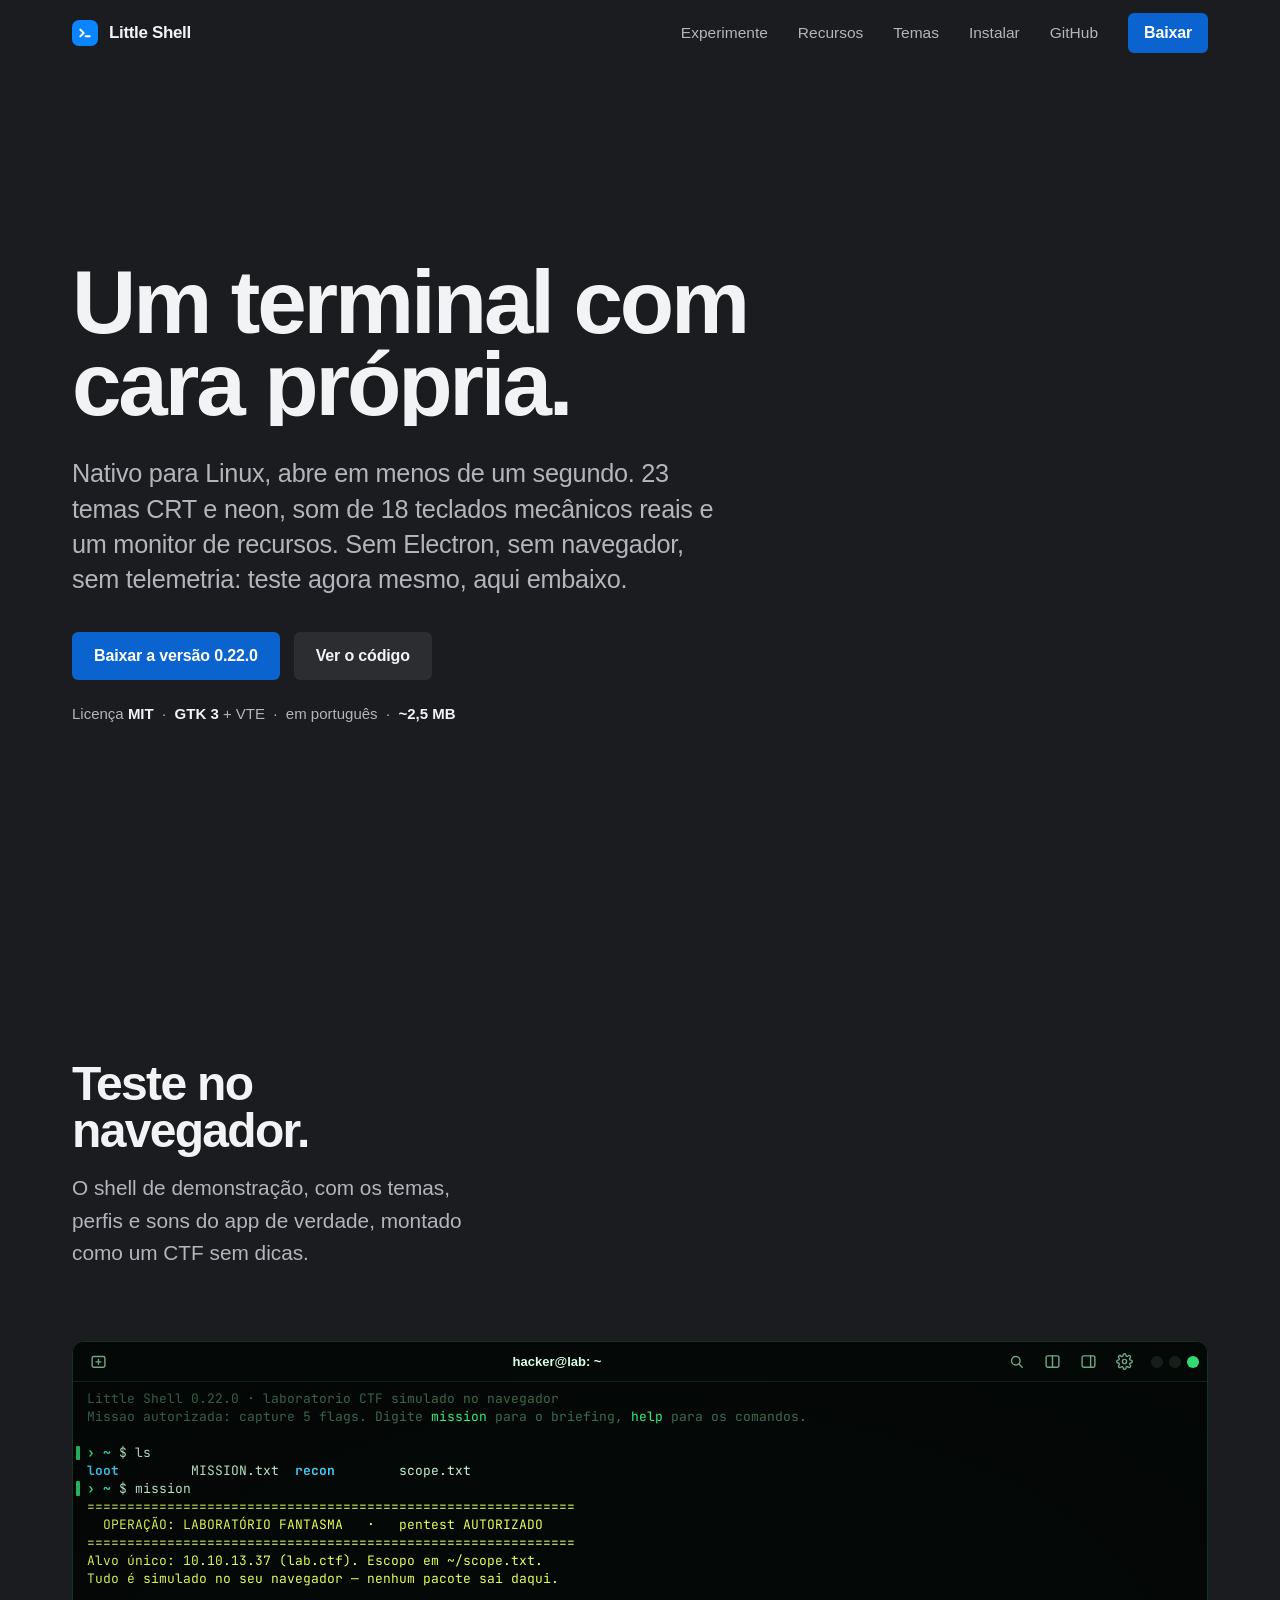
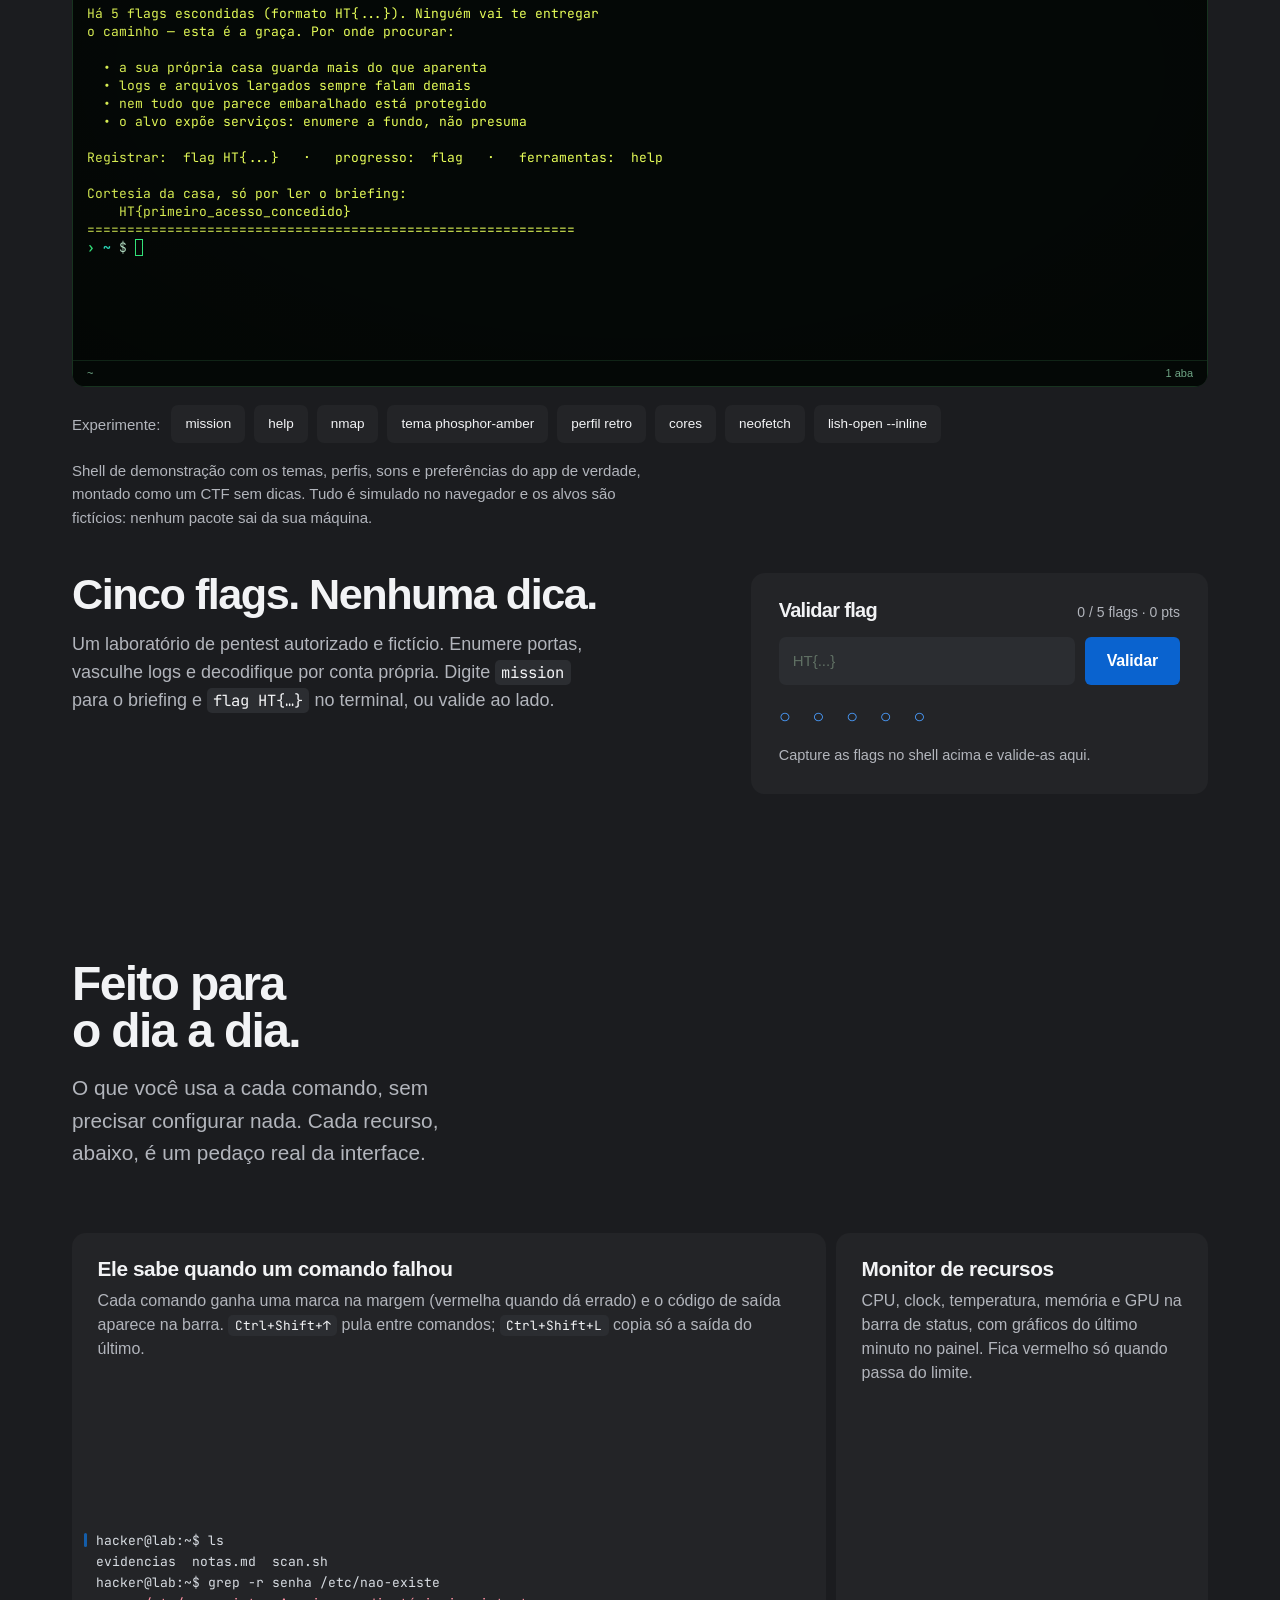
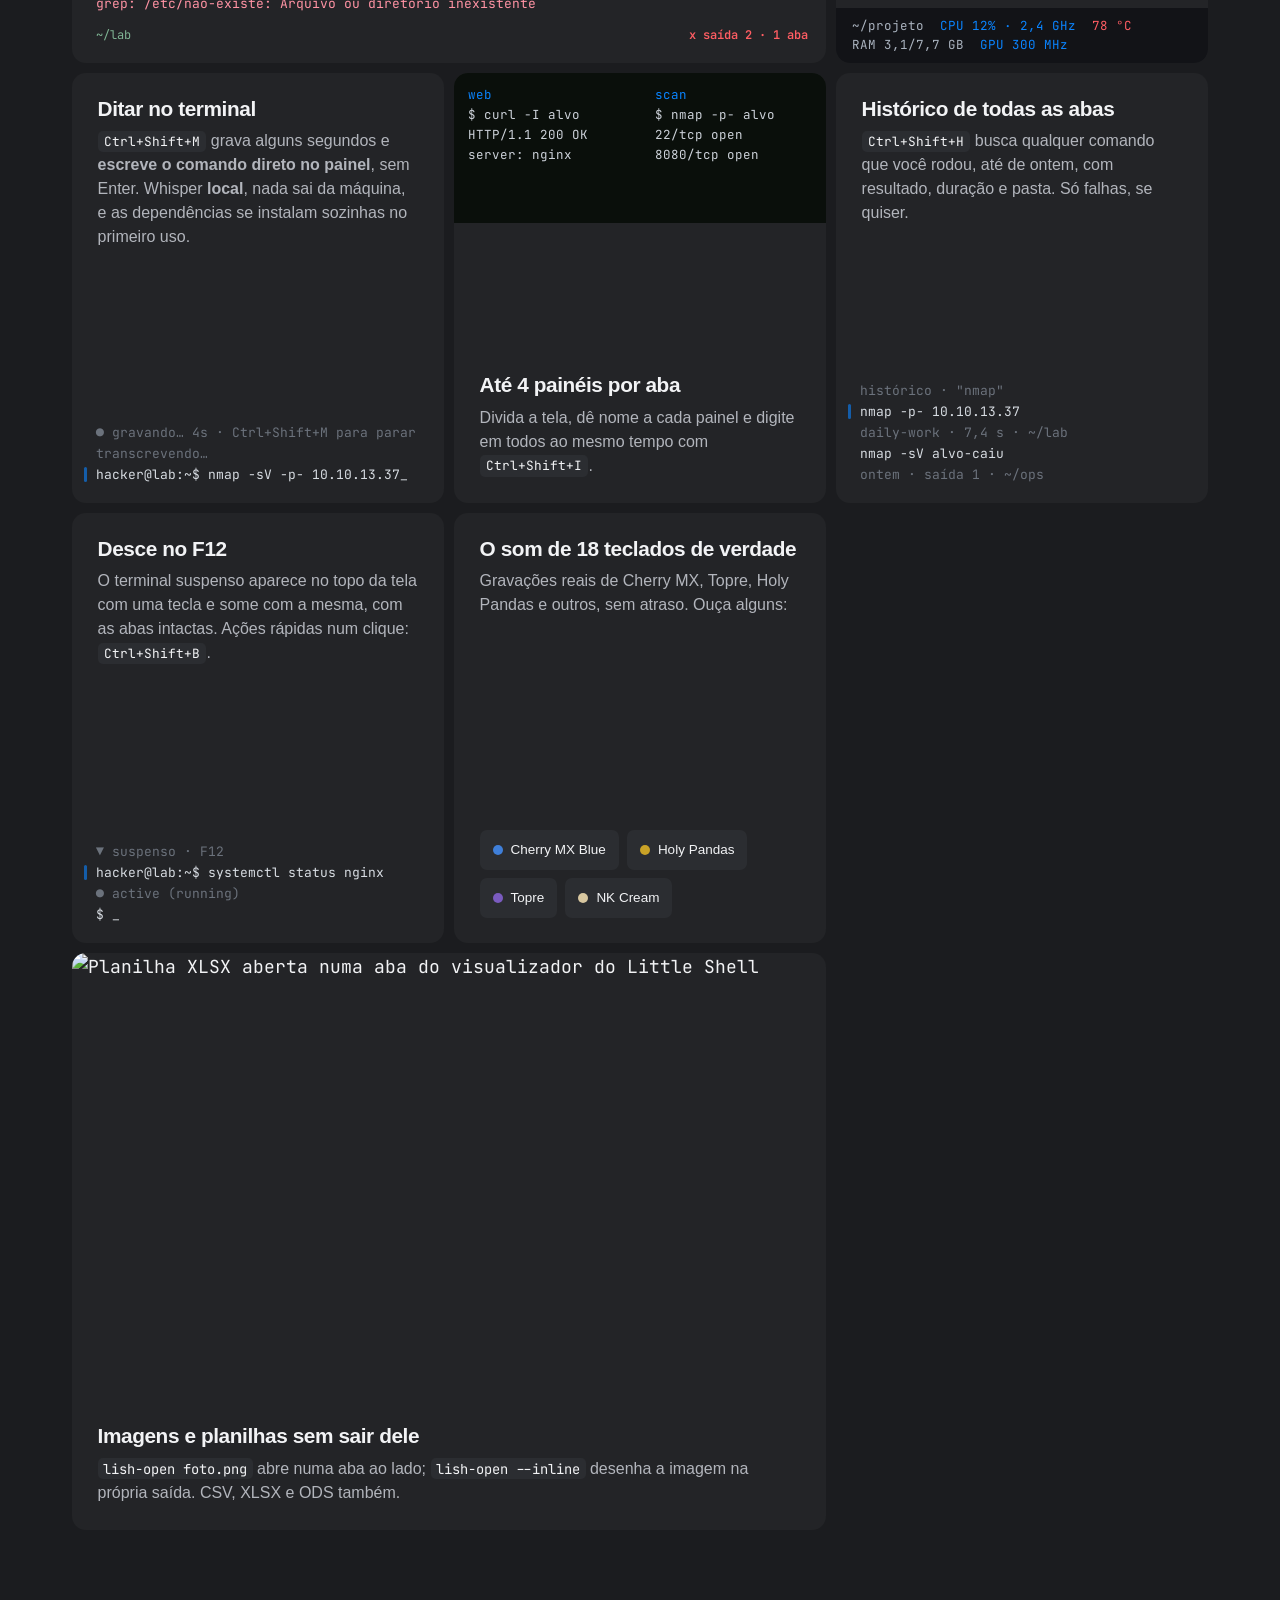
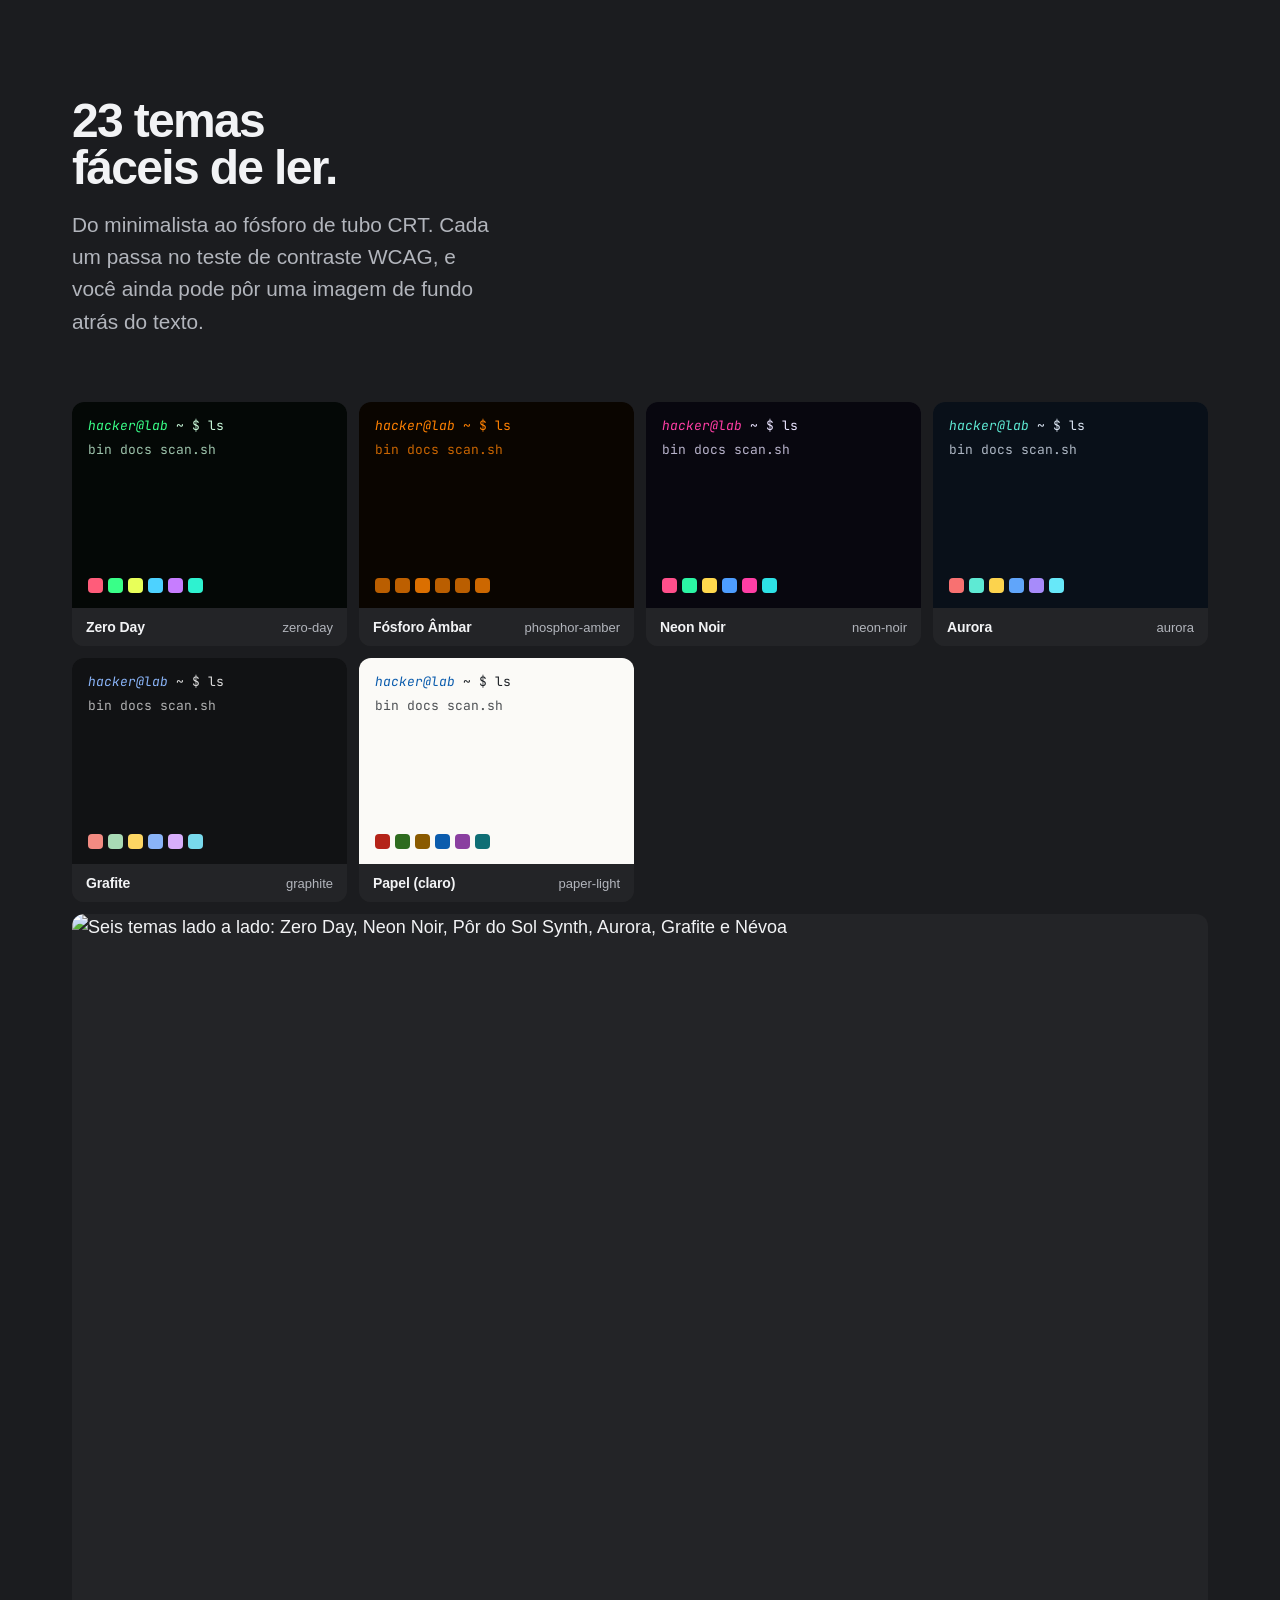
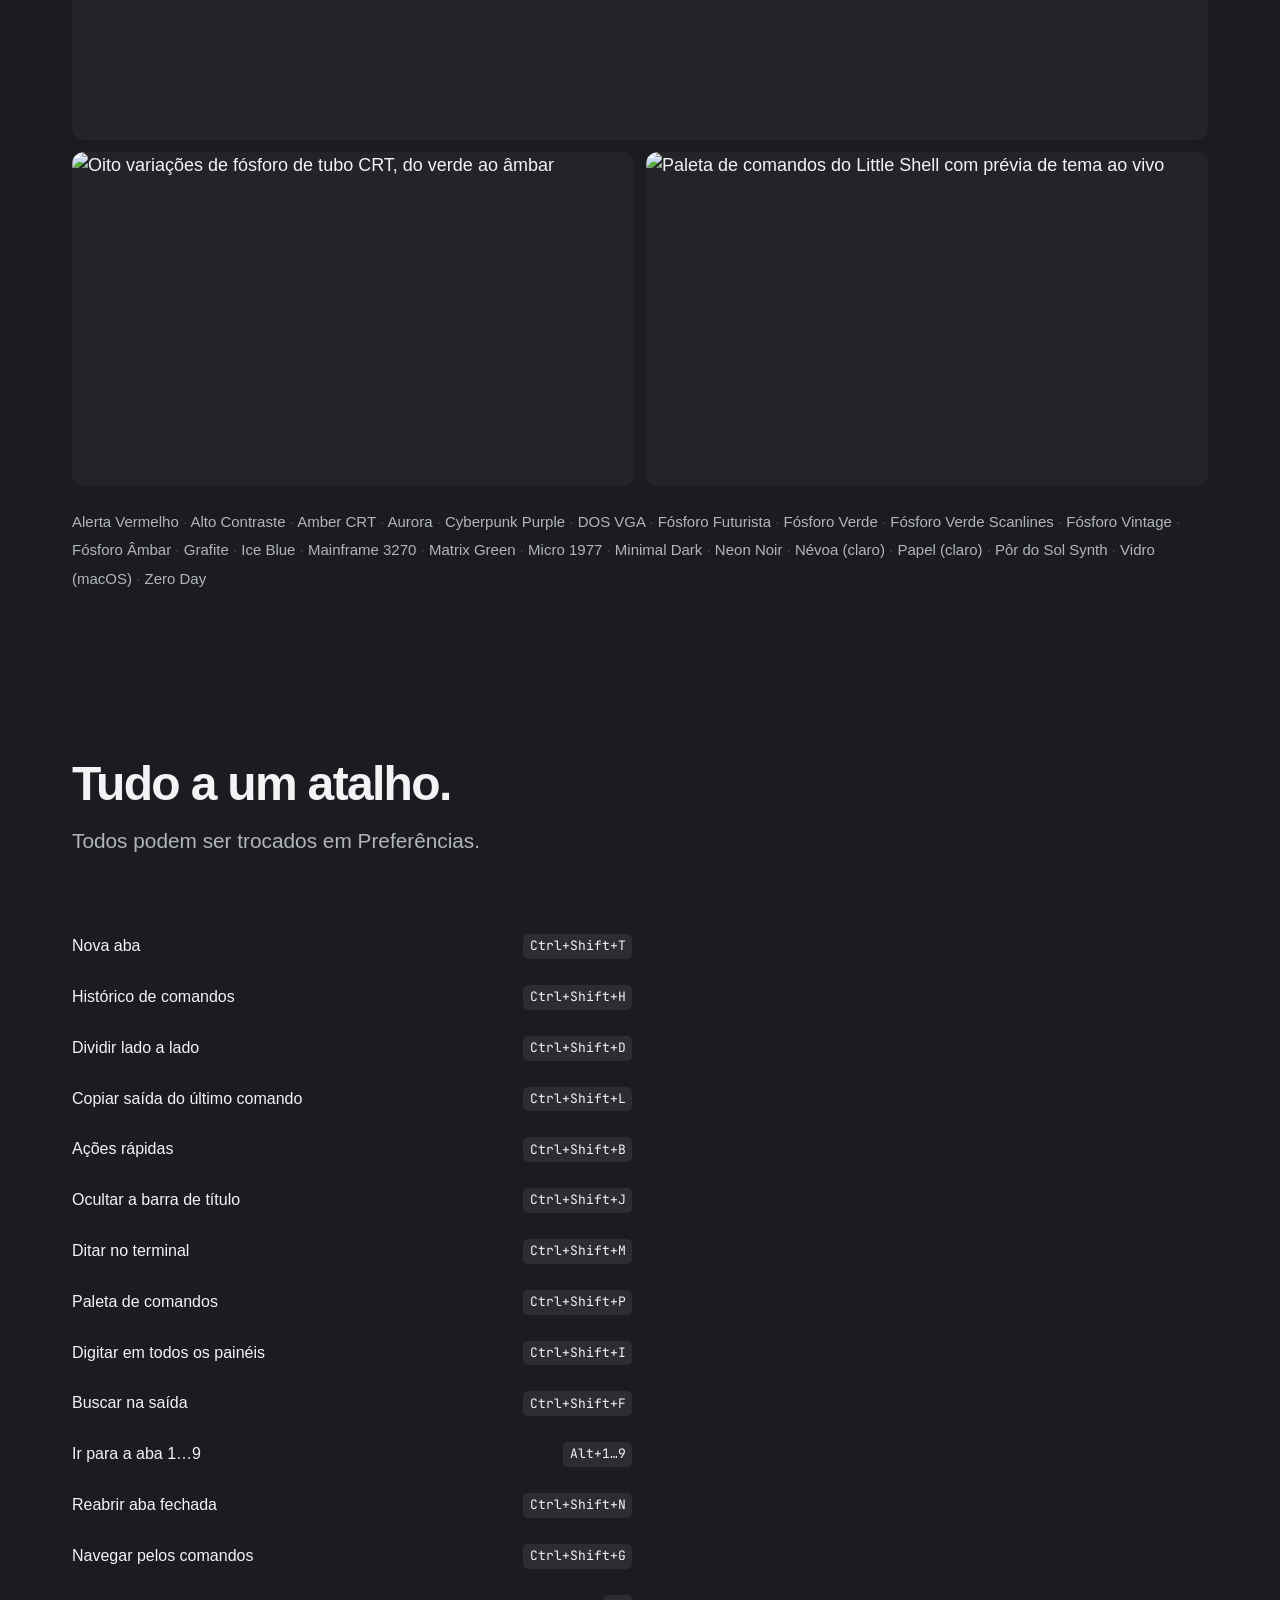
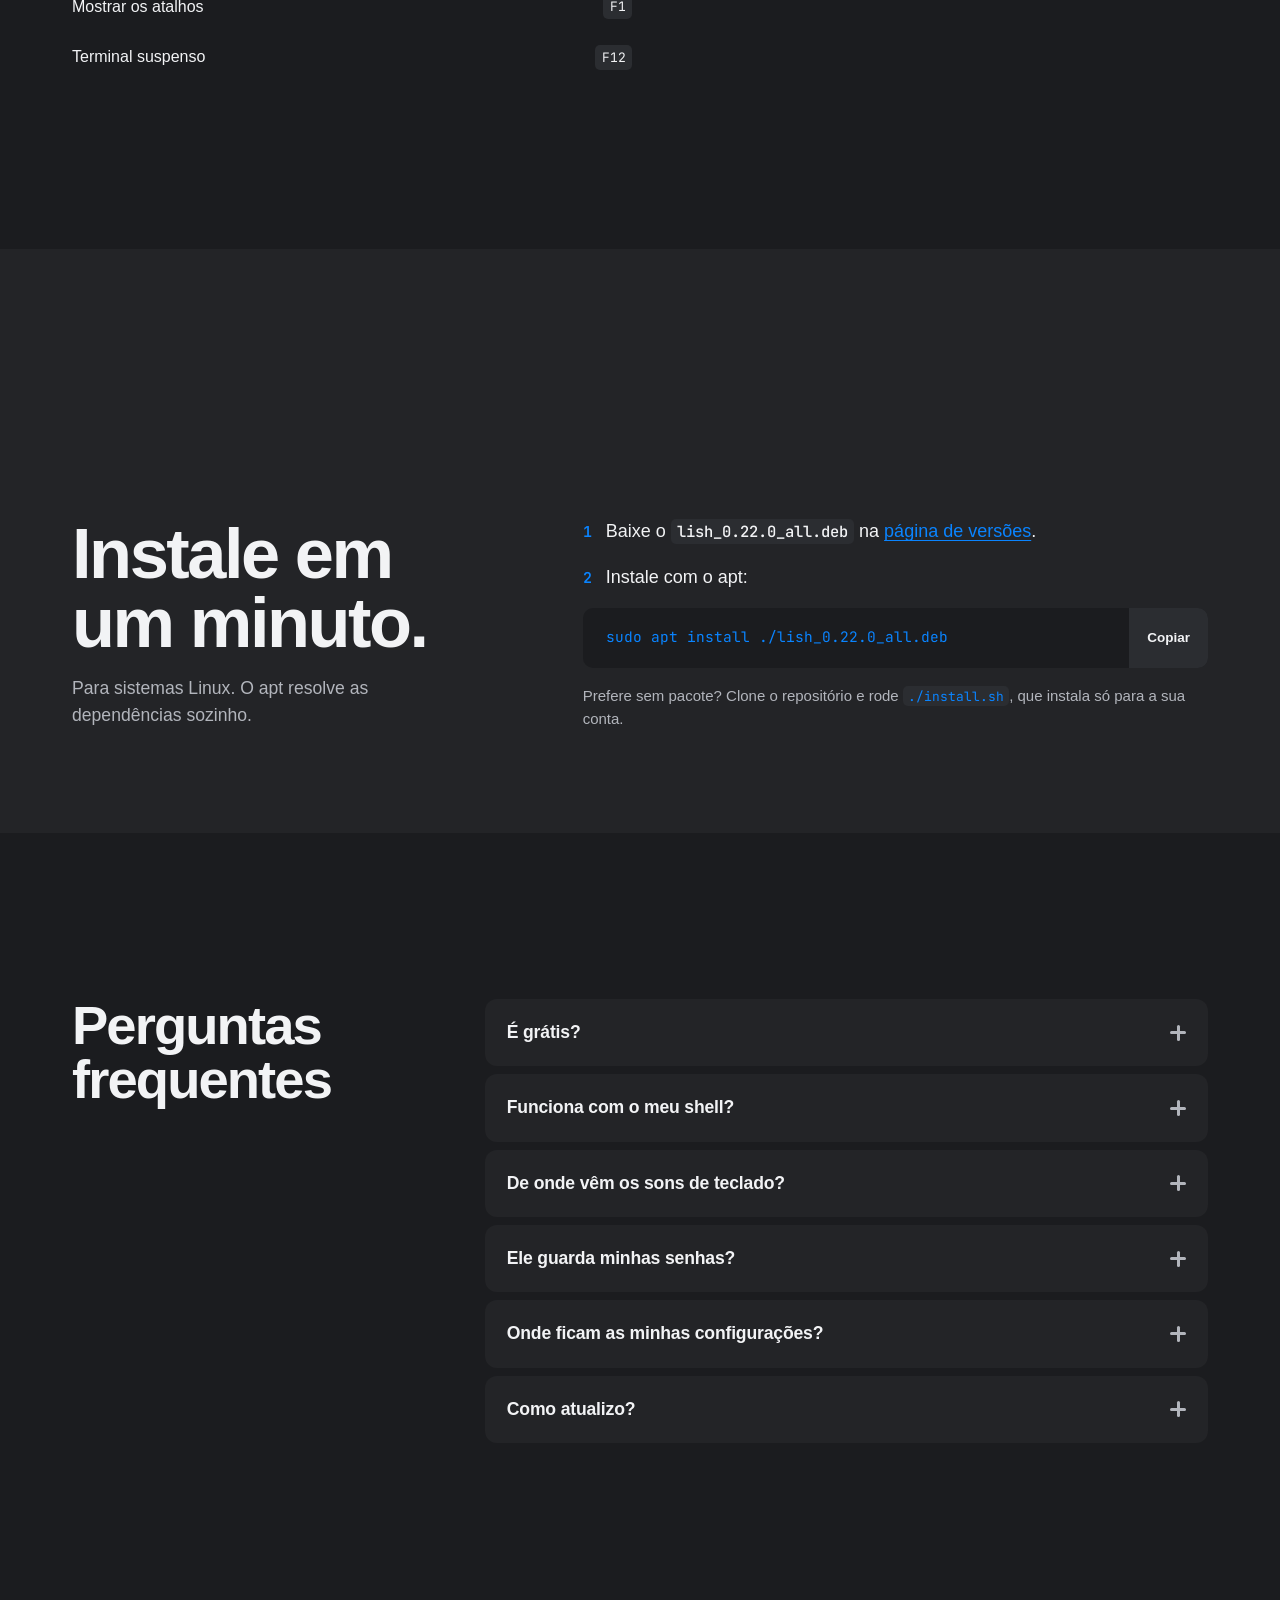
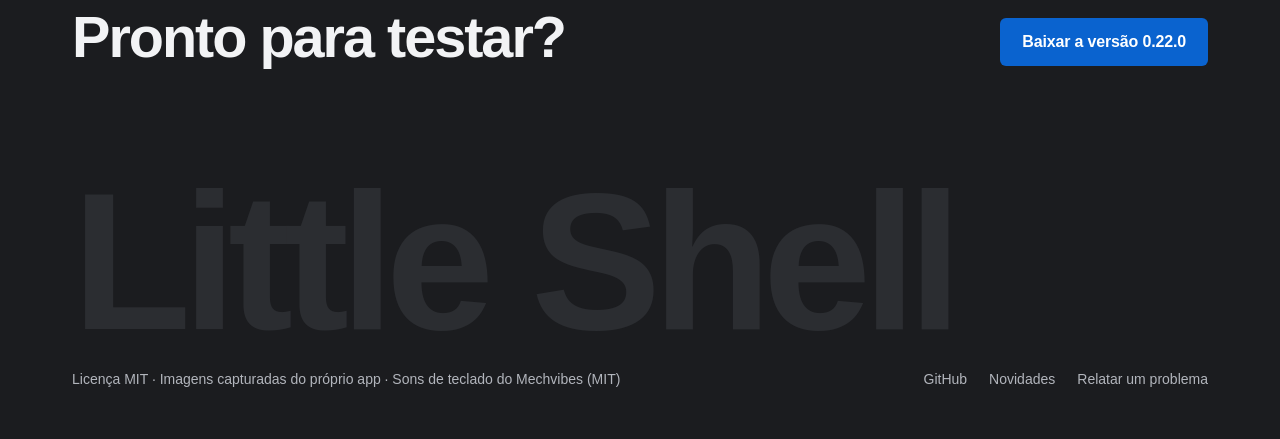
==== commit 8d075cb1: "Site: redesign to the Little Shell brand — calm graphite, no neon Realign the landing page to the ne" ====
--- a/docs/index.html
+++ b/docs/index.html
@@ -16,7 +16,7 @@
 <link rel="preconnect" href="https://fonts.googleapis.com">
 <link rel="preconnect" href="https://fonts.gstatic.com" crossorigin>
 <link href="https://fonts.googleapis.com/css2?family=JetBrains+Mono:wght@400;700&family=IBM+Plex+Mono:wght@400;600&family=VT323&display=swap" rel="stylesheet"><!-- taste-skill-ignore: monospace faces are for the terminal demo (data-ui) and code -->
-<link rel="stylesheet" href="demo.css?v=90c02922">
+<link rel="stylesheet" href="demo.css?v=7e43f47a">
 <style>
 /* The product performs: a dark terminal ground, one phosphor-green accent, and the real
    running terminal as the page's main image. Switzer for everything in the page chrome;
@@ -24,15 +24,15 @@
    no shadows at rest, no cards topped with icons: scale, filled fields and motion instead. */
 :root {
   color-scheme: dark;
-  --bg: #0a0d0b;          /* terminal black ground */
-  --tile: #12170f;        /* one tone step up from the ground */
-  --tile-2: #171d14;      /* two steps up, for fragments on tiles */
-  --ink: #e9f1ea;
-  --muted: #8da093;
-  --accent: #39ff88;      /* phosphor green: on the action and the one live thing */
-  --accent-ink: #061108;
-  --accent-deep: #0e3a22; /* quiet green field behind fragments */
-  --danger: #ff5d73;
+  --bg: #1b1c1f;          /* soft graphite ground */
+  --tile: #232427;        /* one tone step up from the ground */
+  --tile-2: #2b2d31;      /* two steps up, for fragments on tiles */
+  --ink: #f2f3f5;
+  --muted: #b2b5bc;
+  --accent: #0a84ff;      /* system blue: on the action and the one live thing */
+  --accent-ink: #ffffff;
+  --accent-deep: #13233a; /* quiet blue field behind fragments */
+  --danger: #ff5d63;
   --sans: "Switzer", "Helvetica Neue", Arial, sans-serif;
   --mono: "JetBrains Mono", "IBM Plex Mono", "DejaVu Sans Mono", monospace; /* taste-skill-ignore: terminal + code only */
   --radius: 14px;
@@ -57,13 +57,13 @@
 .lead { font-size: clamp(1.15rem, 1.02rem + 0.7vw, 1.6rem); line-height: 1.4; letter-spacing: -0.01em; color: var(--muted); max-width: 46ch; }
 /* inside product-UI fragments, monospace and the product's own borders are correct */
 [data-ui] { font-family: var(--mono); } /* taste-skill-ignore: product-UI fragments are monospace */
-code { font-family: var(--mono); font-size: 0.86em; background: var(--tile-2); color: var(--accent); padding: 0.12em 0.4em; border-radius: 5px; }
+code { font-family: var(--mono); font-size: 0.86em; background: var(--tile-2); color: var(--ink); padding: 0.12em 0.4em; border-radius: 5px; }
 kbd { font-family: var(--mono); font-size: 0.8em; background: var(--tile-2); color: var(--ink); border-radius: 5px; padding: 0.18em 0.5em; white-space: nowrap; }
 
 /* buttons: one shape (6px), one fill (accent) for the primary, filled tile for the secondary */
 .btn { display: inline-flex; align-items: center; justify-content: center; gap: 9px; min-height: 48px; padding: 0 22px;
   border: 0; border-radius: 6px; font: 600 16px/1 var(--sans); letter-spacing: -0.01em; cursor: pointer;
-  background: var(--accent); color: var(--accent-ink); transition: transform 140ms var(--ease), filter 140ms; }
+  background: #0a63cf; color: var(--accent-ink); transition: transform 140ms var(--ease), filter 140ms; }
 .btn:hover { filter: brightness(1.08); transform: translateY(-2px); }
 .btn:active { transform: translateY(0) scale(0.98); }
 .btn.secondary { background: var(--tile-2); color: var(--ink); }
@@ -71,7 +71,7 @@
 
 /* nav: a plain bar, no glass, no rule; a faint lift appears only once scrolled */
 .nav { position: sticky; top: 0; z-index: 20; background: var(--bg); transition: box-shadow 220ms, background 220ms; }
-.nav.scrolled { box-shadow: 0 8px 30px -18px rgba(0,0,0,0.9); background: #0b0f0c; } /* taste-skill-ignore: sticky bar may cast a shadow */
+.nav.scrolled { box-shadow: 0 8px 30px -18px rgba(0,0,0,0.6); background: #16171a; } /* taste-skill-ignore: sticky bar may cast a shadow */
 .nav-inner { display: flex; align-items: center; justify-content: space-between; gap: 16px; min-height: 66px; }
 .brand { display: flex; align-items: center; gap: 11px; font-weight: 600; letter-spacing: -0.02em; font-size: 17px; }
 .brand .mark { width: 26px; height: 26px; border-radius: 7px; background: var(--accent); color: var(--accent-ink);
@@ -102,7 +102,7 @@
 .demo-try { display: flex; flex-wrap: wrap; align-items: center; gap: 9px; margin-top: 18px; }
 .demo-try .label { font-size: 15px; color: var(--muted); margin-right: 2px; }
 .demo-try button { min-height: 38px; padding: 0 14px; border: 0; border-radius: 7px; background: var(--tile);
-  color: var(--ink); font: 500 13.5px/1 var(--mono); cursor: pointer; transition: background-color 150ms, transform 120ms, color 150ms; }
+  color: var(--ink); font: 500 13.5px/1 var(--sans); cursor: pointer; transition: background-color 150ms, transform 120ms, color 150ms; }
 .demo-try button:hover { background: var(--tile-2); color: var(--accent); }
 .demo-try button:active { transform: scale(0.97); }
 .demo-note { margin-top: 16px; font-size: 15px; color: var(--muted); max-width: 70ch; }
@@ -116,14 +116,14 @@
 .ctf-flags.ctf-done { background: var(--accent-deep); }
 .ctf-head { display: flex; align-items: baseline; justify-content: space-between; gap: 12px; }
 .ctf-head h3 { font-size: 1.25rem; }
-.ctf-count { font: 500 14px/1 var(--mono); color: var(--muted); white-space: nowrap; font-variant-numeric: tabular-nums; }
+.ctf-count { font: 500 14px/1 var(--sans); color: var(--muted); white-space: nowrap; font-variant-numeric: tabular-nums; }
 .ctf-row { display: flex; gap: 10px; margin-top: 16px; }
 .ctf-row input { flex: 1; min-width: 0; min-height: 48px; padding: 0 14px; border: 0; border-radius: 7px;
-  background: var(--tile-2); color: var(--ink); font: 500 15px/1 var(--mono); }
+  background: var(--tile-2); color: var(--ink); font: 500 15px/1 var(--sans); }
 .ctf-row input::placeholder { color: #5f6f63; }
 .ctf-row input:focus { outline: 2px solid var(--accent); outline-offset: 0; }
 .ctf-row .btn { min-height: 48px; }
-.ctf-dots { margin-top: 16px; font-size: 20px; letter-spacing: 8px; color: var(--accent); }
+.ctf-dots { margin-top: 16px; font-size: 20px; letter-spacing: 8px; color: #4a9dff; }
 .ctf-msg { margin-top: 12px; font-size: 14.5px; color: var(--muted); }
 .ctf-msg.ok { color: var(--accent); }
 .ctf-msg.err { color: var(--danger); }
@@ -149,23 +149,23 @@
 .cell.flip .frag { margin-top: 0; margin-bottom: auto; }
 
 /* product-UI fragments inside cells (data-ui) */
-.term { background: #04070500; color: #cdeed8; font: 13px/1.62 var(--mono); padding: 16px 18px 18px 24px; position: relative; }
+.term { background: #04070500; color: #d7dce2; font: 13px/1.62 var(--mono); padding: 16px 18px 18px 24px; position: relative; }
 .term p { white-space: pre-wrap; overflow-wrap: anywhere; position: relative; margin: 0; }
 .term .mk::before { content: ""; position: absolute; left: -12px; top: 0.25em; bottom: 0.25em; width: 3px; border-radius: 2px; background: var(--accent); opacity: 0.6; }
 .term .bad::before { background: var(--danger); opacity: 1; }
 .term .err { color: #ff93a4; }
-.term .dim { color: #6fa585; }
+.term .dim { color: #8a93a0; }
 .term .bar { margin-top: 12px; display: flex; justify-content: space-between; gap: 10px; color: #7fb594; font-size: 12px; }
 .term .bar b { color: var(--danger); font-weight: 600; }
 .term .bar .hot { color: var(--accent); }
 /* a status-bar-only fragment (resource monitor) */
-.statusbar { background: #060a07; color: #8fcfa6; font: 12.5px/1 var(--mono); padding: 12px 16px; display: flex;
+.statusbar { background: #121317; color: #aab3bf; font: 12.5px/1 var(--mono); padding: 12px 16px; display: flex;
   flex-wrap: wrap; gap: 6px 16px; align-items: center; }
 .statusbar .hot { color: var(--danger); }
 .statusbar .g { color: var(--accent); }
 /* split-pane edge */
 .split { display: grid; grid-template-columns: 1fr 1fr; gap: 2px; background: #0a0f0b; min-height: 150px; }
-.split .pane { background: #04070500; padding: 12px 14px; font: 12.5px/1.6 var(--mono); color: #bfe9cd; }
+.split .pane { background: #04070500; padding: 12px 14px; font: 12.5px/1.6 var(--mono); color: #cdd2da; }
 .split .pane .nm { color: var(--accent); }
 /* sound control */
 .switches { display: flex; flex-wrap: wrap; gap: 8px; padding: clamp(20px, 2vw, 26px); padding-top: 0; }
@@ -189,7 +189,7 @@
 .theme-tile .face .pal i { width: 15px; height: 15px; border-radius: 4px; display: block; }
 .theme-tile .strip { padding: 12px 14px; background: var(--tile); display: flex; align-items: center; justify-content: space-between; gap: 10px; }
 .theme-tile .strip b { font: 600 14px/1 var(--sans); letter-spacing: -0.01em; }
-.theme-tile .strip span { font: 500 13px/1 var(--mono); color: var(--muted); }
+.theme-tile .strip span { font: 500 13px/1 var(--sans); color: var(--muted); }
 .theme-shot { grid-column: span 2; border-radius: 12px; overflow: hidden; background: var(--tile); }
 .theme-wide { grid-column: span 4; border-radius: 12px; overflow: hidden; background: var(--tile); }
 .theme-list { margin-top: 22px; font-size: 15px; color: var(--muted); line-height: 1.9; }
@@ -202,23 +202,23 @@
 .row kbd { font-size: 13px; }
 
 /* install: the first step, already open, a full-bleed accent band */
-.install { margin-top: clamp(96px, 13vw, 168px); background: var(--accent); color: var(--accent-ink); }
+.install { margin-top: clamp(96px, 13vw, 168px); background: var(--tile); }
 .install .inner { display: grid; grid-template-columns: minmax(0, 5fr) minmax(0, 7fr); gap: clamp(28px, 5vw, 72px);
   align-items: center; padding-top: clamp(64px, 8vw, 112px); padding-bottom: clamp(64px, 8vw, 112px); }
-.install h2 { font-size: clamp(2.2rem, 1.3rem + 4.4vw, 4.4rem); color: var(--accent-ink); max-width: 14ch; }
-.install .sub { margin-top: 18px; color: #0c2e1b; font-size: 1.1rem; max-width: 40ch; }
+.install h2 { font-size: clamp(2.2rem, 1.3rem + 4.4vw, 4.4rem); color: var(--ink); max-width: 14ch; }
+.install .sub { margin-top: 18px; color: var(--muted); font-size: 1.1rem; max-width: 40ch; }
 .install .steps { display: grid; gap: 18px; }
 .install .steps .st { display: flex; gap: 14px; align-items: baseline; }
-.install .steps .st .n { font: 600 15px/1.4 var(--mono); color: #0c2e1b; flex: none; }
-.install .steps .st p { color: #0a2616; font-weight: 500; }
-.install .steps .st a { text-decoration: underline; text-underline-offset: 3px; }
-.code { display: flex; align-items: stretch; background: var(--accent-ink); border-radius: 10px; overflow: hidden; }
+.install .steps .st .n { font: 600 15px/1.4 var(--mono); color: var(--accent); flex: none; }
+.install .steps .st p { color: var(--ink); font-weight: 500; }
+.install .steps .st a { color: var(--accent); text-decoration: underline; text-underline-offset: 3px; }
+.code { display: flex; align-items: stretch; background: var(--bg); border-radius: 10px; overflow: hidden; }
 .code pre { margin: 0; padding: 16px 18px; overflow-x: auto; flex: 1; min-width: 0; }
 .code code { background: none; color: var(--accent); font-size: 14.5px; line-height: 1.5; }
-.code button { border: 0; background: #0f1d14; color: var(--accent); padding: 0 18px; font: 600 13.5px var(--sans); cursor: pointer; transition: background 150ms; }
-.code button:hover { background: #163021; }
-.install .alt { margin-top: 16px; color: #0c2e1b; font-size: 15px; }
-.install .alt code { background: #0c2e1b2a; color: #082013; }
+.code button { border: 0; background: var(--tile-2); color: var(--ink); padding: 0 18px; font: 600 13.5px var(--sans); cursor: pointer; transition: background 150ms; }
+.code button:hover { background: #343640; }
+.install .alt { margin-top: 16px; color: var(--muted); font-size: 15px; }
+.install .alt code { background: var(--tile-2); color: var(--accent); }
 
 /* faq: accordion of filled tiles */
 .faq { display: grid; grid-template-columns: minmax(0, 4fr) minmax(0, 8fr); gap: clamp(28px, 4vw, 56px); align-items: start; }
@@ -233,12 +233,12 @@
 .faq summary .pm::before, .faq summary .pm::after { content: ""; position: absolute; background: var(--muted); border-radius: 2px; transition: transform 200ms, background 200ms; }
 .faq summary .pm::before { left: 0; right: 0; top: 6.5px; height: 3px; }
 .faq summary .pm::after { top: 0; bottom: 0; left: 6.5px; width: 3px; }
-.faq details[open] { background: var(--accent); color: var(--accent-ink); }
-.faq details[open] summary .pm::before { background: var(--accent-ink); }
-.faq details[open] summary .pm::after { background: var(--accent-ink); transform: scaleY(0); }
+.faq details[open] { background: var(--tile-2); color: var(--ink); }
+.faq details[open] summary .pm::before { background: var(--accent); }
+.faq details[open] summary .pm::after { background: var(--accent); transform: scaleY(0); }
 .faq details p { padding: 0 22px 22px; max-width: 58ch; line-height: 1.55; }
 .faq details:not([open]) p { color: var(--muted); }
-.faq details[open] p { color: #0c2e1b; }
+.faq details[open] p { color: var(--ink); }
 .faq details a { text-decoration: underline; text-underline-offset: 3px; }
 
 /* footer: the name returns at full width */
@@ -283,56 +283,10 @@
   .hero-actions .btn { flex: 1 1 auto; }
 }
 
-/* ---------- cyber layer: a starfield behind everything, CRT scanlines, neon glow ---------- */
-#space { position: fixed; inset: 0; z-index: 0; pointer-events: none; }
-#space canvas { width: 100% !important; height: 100% !important; display: block; }
-.nav, main, footer { position: relative; z-index: 1; }
-body { background: #080b09; }
-/* faint CRT scanlines + vignette over the whole page */
-.crt-lines, .crt-vig { position: fixed; inset: 0; z-index: 3; pointer-events: none; }
-.crt-lines { background-image: repeating-linear-gradient(0deg, rgba(0,0,0,0.16) 0 1px, rgba(0,0,0,0) 1px 3px); opacity: 0.45; }
-.crt-vig { background: radial-gradient(130% 100% at 50% 12%, rgba(0,0,0,0) 52%, rgba(0,0,0,0.55) 100%); }
-@media (prefers-reduced-motion: no-preference) { .crt-lines { animation: crtroll 8s linear infinite; } }
-@keyframes crtroll { to { background-position: 0 96px; } }
-/* neon glow */
-.hero h1 { text-shadow: 0 0 26px rgba(57,255,136,0.22), 0 0 2px rgba(57,255,136,0.25); }
-.head h2, .ctf-copy h2, .faq-head h2, .foot-cta h2, .install h2, .showcase h2 { text-shadow: 0 0 22px rgba(57,255,136,0.16); }
-.btn { box-shadow: 0 0 22px rgba(57,255,136,0.38); }
-.btn:hover { box-shadow: 0 0 34px rgba(57,255,136,0.6); }
-.btn.secondary { box-shadow: inset 0 0 0 1px rgba(57,255,136,0.22); }
-.brand .mark { box-shadow: 0 0 18px rgba(57,255,136,0.55); }
-.cell, .theme-tile, .faq details, .ctf-flags, .code { box-shadow: inset 0 0 0 1px rgba(57,255,136,0.07); }
-.cell:hover, .theme-tile:hover { box-shadow: 0 0 34px rgba(57,255,136,0.14), inset 0 0 0 1px rgba(57,255,136,0.28); }
-.ht-demo { box-shadow: 0 0 70px rgba(57,255,136,0.12), inset 0 0 0 1px rgba(57,255,136,0.2); }
-.theme-tile .face, .frag.term, .frag.statusbar, .frag.split { box-shadow: inset 0 0 40px rgba(57,255,136,0.05); }
-kbd { box-shadow: 0 0 10px rgba(57,255,136,0.12); }
-.lead, .head p, .demo-note, .ctf-copy p, .hero-meta, .theme-list, .foot-meta, .cell .txt p { text-shadow: 0 1px 14px rgba(4,8,6,0.9); }
-.theme-wide, .theme-shot { box-shadow: 0 0 36px rgba(57,255,136,0.1), inset 0 0 0 1px rgba(57,255,136,0.2); }
-.theme-wide:hover, .theme-shot:hover { box-shadow: 0 0 46px rgba(57,255,136,0.2), inset 0 0 0 1px rgba(57,255,136,0.4); }
-.cell .frag img { filter: saturate(1.05) contrast(1.03); }
-.cell .frag[data-ui] { box-shadow: inset 0 0 0 1px rgba(57,255,136,0.12); }
-/* a scanning sheen across the terminal */
-.stage::after { content: ""; position: absolute; inset: 0; z-index: 3; pointer-events: none; border-radius: var(--radius);
-  background: linear-gradient(180deg, rgba(57,255,136,0.08), rgba(57,255,136,0) 18%); mix-blend-mode: screen; }
-@media (prefers-reduced-motion: no-preference) {
-  .hero h1 { animation: hglitch 7s infinite; }
-}
-@keyframes hglitch { 0%,92%,100% { clip-path: none; transform: none; } 93% { transform: translate(-2px,0); } 94% { transform: translate(2px,0); } 95% { transform: none; } }
-/* boot intro + scroll progress */
-#boot { position: fixed; inset: 0; z-index: 100; background: #06080a; display: grid; place-items: center; transition: opacity 600ms var(--ease); }
-#boot.done { opacity: 0; pointer-events: none; }
-#boot pre { margin: 0; width: min(90vw, 470px); font: 14px/1.75 var(--mono); color: var(--accent); text-shadow: 0 0 12px rgba(57,255,136,0.5); white-space: pre-wrap; }
-#boot .cur { animation: bcur 1s steps(1) infinite; }
-@keyframes bcur { 50% { opacity: 0; } }
-#progress { position: fixed; top: 0; left: 0; height: 2px; width: 0; z-index: 30; background: var(--accent); box-shadow: 0 0 12px rgba(57,255,136,0.85); transition: width 120ms linear; }
+/* cyber layer removed — Little Shell is calm graphite: no neon, CRT or WebGL. */
 </style>
 </head>
 <body>
-<div id="boot" aria-hidden="true"><pre id="boot-log"></pre></div>
-<div id="progress" aria-hidden="true"></div>
-<div id="space" aria-hidden="true"></div>
-<div class="crt-lines" aria-hidden="true"></div>
-<div class="crt-vig" aria-hidden="true"></div>
 <header class="nav" id="nav">
   <div class="container nav-inner">
     <a class="brand" href="#top">
@@ -425,7 +379,7 @@
             <p>evidencias  notas.md  scan.sh</p>
             <p class="bad">hacker@lab:~$ grep -r senha /etc/nao-existe</p>
             <p class="err">grep: /etc/nao-existe: Arquivo ou diretório inexistente</p>
-            <div class="bar"><span>~/lab</span><b>&#10007; saída 2 · 1 aba</b></div>
+            <div class="bar"><span>~/lab</span><b>x saída 2 · 1 aba</b></div>
           </div>
         </article>
         <article class="cell reveal">
@@ -447,7 +401,7 @@
             <p><kbd>Ctrl+Shift+M</kbd> grava alguns segundos e <b>escreve o comando direto no painel</b>, sem Enter. Whisper <b>local</b>, nada sai da máquina, e as dependências se instalam sozinhas no primeiro uso.</p>
           </div>
           <div class="frag term" data-ui aria-label="Ditado escrevendo um comando no terminal">
-            <p class="dim">🎤 gravando… 4s · Ctrl+Shift+M para parar</p>
+            <p class="dim">● gravando… 4s · Ctrl+Shift+M para parar</p>
             <p class="dim">transcrevendo…</p>
             <p class="mk">hacker@lab:~$ nmap -sV -p- 10.10.13.37_</p>
           </div>
@@ -606,7 +560,6 @@
   </div>
 </footer>
 
-<script src="three.min.js"></script>
 <script>
 (() => {
   const nav = document.getElementById("nav");
@@ -636,139 +589,6 @@
     const select = () => { const r = document.createRange(); r.selectNodeContents(document.getElementById("cmd")); const s = getSelection(); s.removeAllRanges(); s.addRange(r); done("Selecionado"); };
     if (navigator.clipboard) navigator.clipboard.writeText(text).then(() => done("Copiado"), select); else select();
   });
-
-  /* 3D hero — a WebGL field of neon points flowing in perspective (Three.js), the terminal
-     sitting over it. Reduced motion or no WebGL falls back to the flat dark hero. */
-  const reduce = matchMedia("(prefers-reduced-motion: reduce)").matches;
-  const small = matchMedia("(max-width: 760px)").matches;
-
-  /* ONE WebGL scene behind the whole page: a starfield flying past plus the hero's
-     wireframe core on the right, which fades out as you scroll past the hero. One
-     context, one loop, ~40fps. Falls back to a 2D starfield + globe without WebGL. */
-  /* shared scroll state for the scene and the progress bar */
-  let scrollVel = 0, lastY = scrollY;
-  const prog = document.getElementById("progress");
-  addEventListener("scroll", () => {
-    const h = document.documentElement.scrollHeight - innerHeight;
-    if (prog) prog.style.width = (h > 0 ? (scrollY / h) * 100 : 0) + "%";
-    scrollVel = Math.min(1.5, scrollVel + Math.abs(scrollY - lastY) / 90); lastY = scrollY;
-  }, { passive: true });
-
-  /* boot intro: a quick terminal boot, then it lifts to reveal the page (once per session) */
-  (function boot() {
-    const el = document.getElementById("boot");
-    if (!el) return;
-    let played = null; try { played = sessionStorage.getItem("ht-booted"); } catch (e) {}
-    if (reduce || played) { el.remove(); return; }
-    try { sessionStorage.setItem("ht-booted", "1"); } catch (e) {}
-    const log = document.getElementById("boot-log");
-    const lines = ["lish :: boot", "[ ok ] nucleo GTK/VTE carregado", "[ ok ] 23 temas  .  18 teclados reais", "[ ok ] monitor de recursos", "[ ok ] laboratorio CTF pronto", "> iniciando sessao..."];
-    let li = 0, ci = 0, timer = 0;
-    const finish = () => { el.classList.add("done"); setTimeout(() => el.remove(), 650); removeEventListener("keydown", skip); removeEventListener("pointerdown", skip); };
-    const step = () => {
-      if (li >= lines.length) { timer = setTimeout(finish, 380); return; }
-      const line = lines[li];
-      if (ci <= line.length) {
-        const base = lines.slice(0, li).join("\n");
-        log.innerHTML = (base ? base + "\n" : "") + line.slice(0, ci) + '<span class="cur">_</span>';
-        ci++; timer = setTimeout(step, 15 + Math.random() * 20);
-      } else { li++; ci = 0; timer = setTimeout(step, 110); }
-    };
-    const skip = () => { clearTimeout(timer); finish(); };
-    addEventListener("keydown", skip); addEventListener("pointerdown", skip);
-    timer = setTimeout(step, 180);
-  })();
-
-  const space = document.getElementById("space");
-  (function cyber() {
-    if (!space) return;
-    if (!window.THREE) return space2D();
-    let renderer;
-    try {
-      const T = window.THREE;
-      renderer = new T.WebGLRenderer({ antialias: !small, powerPreference: "low-power" });
-      renderer.setPixelRatio(Math.min(devicePixelRatio || 1, small ? 1.3 : 1.6));
-      renderer.setClearColor(0x080b09, 1);
-      space.appendChild(renderer.domElement);
-      const scene = new T.Scene(); scene.fog = new T.FogExp2(0x080b09, 0.05);
-      const camera = new T.PerspectiveCamera(72, 1, 0.1, 80); camera.position.set(0, 0, 12);
-
-      const COUNT = small ? 1200 : 2600;
-      const starPos = new Float32Array(COUNT * 3), starSpd = new Float32Array(COUNT), scol = new Float32Array(COUNT * 3);
-      for (let i = 0; i < COUNT; i++) {
-        starPos[i*3] = (Math.random()-0.5)*50; starPos[i*3+1] = (Math.random()-0.5)*34; starPos[i*3+2] = -Math.random()*58;
-        starSpd[i] = 0.04 + Math.random()*0.13;
-        const b = Math.random() > 0.8; scol[i*3] = b?0.6:0.17; scol[i*3+1] = 1; scol[i*3+2] = b?0.85:0.5;
-      }
-      const sg = new T.BufferGeometry();
-      sg.setAttribute("position", new T.BufferAttribute(starPos, 3));
-      sg.setAttribute("color", new T.BufferAttribute(scol, 3));
-      const stars = new T.Points(sg, new T.PointsMaterial({ size: 0.09, vertexColors: true, transparent: true, opacity: 0.85, blending: T.AdditiveBlending, depthWrite: false, sizeAttenuation: true }));
-      scene.add(stars);
-
-      const core = new T.Group();
-      const outer = new T.IcosahedronGeometry(3.6, 2);
-      const wire = new T.LineSegments(new T.WireframeGeometry(outer), new T.LineBasicMaterial({ color: 0x39ff88, transparent: true, opacity: 0.6, blending: T.AdditiveBlending, depthWrite: false }));
-      const nodes = new T.Points(outer, new T.PointsMaterial({ color: 0xc8ffdd, size: 0.15, transparent: true, opacity: 0.95, blending: T.AdditiveBlending, depthWrite: false, sizeAttenuation: true }));
-      const inner = new T.LineSegments(new T.WireframeGeometry(new T.IcosahedronGeometry(2.1, 1)), new T.LineBasicMaterial({ color: 0x2aa866, transparent: true, opacity: 0.55, blending: T.AdditiveBlending, depthWrite: false }));
-      core.add(wire); core.add(nodes); core.add(inner);
-      const coreMats = [[wire.material, 0.6], [nodes.material, 0.95], [inner.material, 0.55]];
-      scene.add(core);
-
-      let sX = 0, sY = 0;
-      addEventListener("pointermove", (e) => { sX = e.clientX/innerWidth - 0.5; sY = e.clientY/innerHeight - 0.5; }, { passive: true });
-      const layout = () => {
-        renderer.setSize(innerWidth, innerHeight, false); camera.aspect = innerWidth/innerHeight; camera.updateProjectionMatrix();
-        const wide = innerWidth/innerHeight > 1.1;
-        core.position.set(wide ? 6.4 : 0, wide ? 0 : -1.4, wide ? -1 : -4.5);
-        core.scale.setScalar(wide ? 1 : 0.8);
-      };
-      layout(); addEventListener("resize", layout, { passive: true });
-
-      let raf = 0, vis = true, t = 0, last = 0;
-      const frame = (now) => {
-        raf = requestAnimationFrame(frame);
-        if (now - last < 24) return; last = now;
-        t += 0.016;
-        const boost = 2 + scrollVel * 7; scrollVel *= 0.9;
-        for (let i = 0; i < COUNT; i++) { starPos[i*3+2] += starSpd[i]*boost; if (starPos[i*3+2] > 9) { starPos[i*3+2] = -58; starPos[i*3] = (Math.random()-0.5)*50; starPos[i*3+1] = (Math.random()-0.5)*34; } }
-        stars.geometry.attributes.position.needsUpdate = true;
-        core.rotation.y += 0.004; core.rotation.x += 0.0015; inner.rotation.y -= 0.006;
-        const fade = Math.max(0, 1 - scrollY / (innerHeight * 0.72));
-        core.visible = fade > 0.02;
-        for (const [m, base] of coreMats) m.opacity = base * fade;
-        camera.position.x += (sX*3.4 - camera.position.x)*0.03; camera.position.y += (-sY*2.5 - camera.position.y)*0.03; camera.lookAt(0, 0, -18);
-        renderer.render(scene, camera);
-      };
-      const run = () => { cancelAnimationFrame(raf); if (vis && !document.hidden) { last = 0; raf = requestAnimationFrame(frame); } };
-      run();
-      document.addEventListener("visibilitychange", run);
-    } catch (e) { if (renderer && renderer.domElement) renderer.domElement.remove(); space2D(); }
-  })();
-
-  function space2D() {
-    const cv = document.createElement("canvas"); space.appendChild(cv);
-    const g = cv.getContext("2d"); if (!g) return;
-    const dpr = Math.min(devicePixelRatio || 1, 1.5), N = 160, st = [];
-    for (let i = 0; i < N; i++) st.push({ x: Math.random(), y: Math.random(), z: Math.random()*0.9 + 0.1 });
-    const size = () => { cv.width = Math.max(1, innerWidth*dpr); cv.height = Math.max(1, innerHeight*dpr); };
-    const draw = () => {
-      const W = cv.width, H = cv.height; g.fillStyle = "#080b09"; g.fillRect(0, 0, W, H);
-      g.fillStyle = "#39ff88";
-      for (const s of st) { g.globalAlpha = s.z; const r = s.z*2*dpr; g.fillRect(s.x*W, s.y*H, r, r); }
-      const wide = W/H > 1.1, cx = W*(wide?0.75:0.5), cy = H*(wide?0.4:0.28), R = Math.min(W, H)*(wide?0.25:0.3);
-      g.strokeStyle = "#39ff88"; g.lineWidth = dpr; g.globalAlpha = 0.3;
-      for (let i = 1; i < 6; i++) { g.beginPath(); g.ellipse(cx, cy, R, R*(i/6), 0, 0, Math.PI*2); g.stroke(); }
-      for (let i = 0; i < 8; i++) { g.beginPath(); g.ellipse(cx, cy, Math.abs(R*Math.cos(i/8*Math.PI)) + dpr, R, 0, 0, Math.PI*2); g.stroke(); }
-      g.globalAlpha = 1;
-    };
-    let raf = 0, vis = true;
-    const tick = () => { for (const s of st) { s.z += 0.004; if (s.z > 1) { s.z = 0.1; s.x = Math.random(); s.y = Math.random(); } } draw(); raf = requestAnimationFrame(tick); };
-    const run = () => { cancelAnimationFrame(raf); if (vis && !document.hidden) raf = requestAnimationFrame(tick); else draw(); };
-    size(); run();
-    addEventListener("resize", () => { size(); }, { passive: true });
-    document.addEventListener("visibilitychange", run);
-  }
 
   /* staggered reveal; without the observer (or with reduced motion) everything just shows */
   if ("IntersectionObserver" in window && matchMedia("(prefers-reduced-motion: no-preference)").matches) {
@@ -786,6 +606,6 @@
 })();
 </script>
 <script type="application/json" id="demo-data">{"version":"0.22.0","default_theme":"minimal-dark","themes":[{"id":"red-alert","name":"Alerta Vermelho","author":"Little Shell","dark":true,"font":null,"ui":{"background":"#140607","surface":"#1f0a0c","foreground":"#ffe3e3","accent":"#ff4d5e","border":"#6b1f27","muted":"#c27a80","danger":"#ffb347"},"term":{"background":"#120405","foreground":"#f4d6d6","cursor":"#ff4d5e","selection_background":"#8a2430","selection_foreground":"#ffffff"},"ansi":["#2a0d10","#ff5c6c","#6fd08c","#ffcf5c","#6fa8ff","#e08cff","#5fd7d7","#f0d0d0","#a34c55","#ff8090","#8ff0a8","#ffe08a","#92c0ff","#f0b0ff","#8ff0f0","#ffffff"],"fx":{"matrix":"#ff4d5e","scanlines":0.04,"glow":0.2,"vignette":0.45,"noise":0.0,"flicker":0.0,"curvature":0.0,"rain":false}},{"id":"high-contrast","name":"Alto Contraste","author":"Little Shell","dark":true,"font":null,"ui":{"background":"#000000","surface":"#0a0a0a","foreground":"#ffffff","accent":"#ffff00","border":"#ffffff","muted":"#d9d9d9","danger":"#ff6b6b"},"term":{"background":"#000000","foreground":"#ffffff","cursor":"#ffff00","selection_background":"#ffff00","selection_foreground":"#000000"},"ansi":["#000000","#ff6b6b","#5dff6b","#ffe14d","#7cb8ff","#ff8cff","#5cf2ff","#e6e6e6","#b3b3b3","#ff9090","#8dff95","#fff27a","#a8d0ff","#ffb0ff","#9cf8ff","#ffffff"],"fx":{"matrix":"#ffff00","scanlines":0.0,"glow":0.0,"vignette":0.0,"noise":0.0,"flicker":0.0,"curvature":0.0,"rain":false}},{"id":"amber-crt","name":"Amber CRT","author":"Little Shell","dark":true,"font":null,"ui":{"background":"#100b03","surface":"#1a1206","foreground":"#ffe8b0","accent":"#ffb000","border":"#6e4d0c","muted":"#a07732","danger":"#ff5f56"},"term":{"background":"#090600","foreground":"#ffc24b","cursor":"#fff0c2","selection_background":"#805b12","selection_foreground":"#ffffff"},"ansi":["#120d04","#df553f","#a8b84c","#ffb000","#d28b35","#cc7a4b","#e0a84f","#ead7ac","#806233","#ff725c","#c7d96b","#ffd066","#e7aa59","#ed9b6c","#f2c06e","#fff0ce"],"fx":{"matrix":"#ffb000","scanlines":0.18,"glow":0.0,"vignette":0.0,"noise":0.0,"flicker":0.0,"curvature":0.0,"rain":true}},{"id":"aurora","name":"Aurora","author":"Little Shell","dark":true,"font":null,"ui":{"background":"#0b1220","surface":"#111a2c","foreground":"#e6edf7","accent":"#5eead4","border":"#23314d","muted":"#8fa3c4","danger":"#f87171"},"term":{"background":"#091019","foreground":"#dbe5f3","cursor":"#5eead4","selection_background":"#22385a","selection_foreground":"#ffffff"},"ansi":["#172238","#f87171","#5eead4","#fcd34d","#60a5fa","#a78bfa","#67e8f9","#cbd5e1","#546b90","#fca5a5","#99f6e4","#fde68a","#93c5fd","#c4b5fd","#a5f3fc","#f8fafc"],"fx":{"matrix":"#5eead4","scanlines":0.0,"glow":0.08,"vignette":0.2,"noise":0.0,"flicker":0.0,"curvature":0.0,"rain":false}},{"id":"cyberpunk-purple","name":"Cyberpunk Purple","author":"Little Shell","dark":true,"font":null,"ui":{"background":"#090612","surface":"#140d21","foreground":"#f6eaff","accent":"#df5cff","border":"#63347c","muted":"#9a72ab","danger":"#ff5370"},"term":{"background":"#06030d","foreground":"#e7b8ff","cursor":"#4dfff3","selection_background":"#63347c","selection_foreground":"#ffffff"},"ansi":["#100a19","#ff5370","#5dffa7","#ffe66d","#55b9ff","#df5cff","#4dfff3","#e9dcf0","#755c84","#ff7890","#87ffc1","#fff09a","#82ccff","#ec8dff","#81fff7","#ffffff"],"fx":{"matrix":"#df5cff","scanlines":0.1,"glow":0.0,"vignette":0.0,"noise":0.0,"flicker":0.0,"curvature":0.0,"rain":true}},{"id":"phosphor-dos","name":"DOS VGA","author":"Little Shell (inspirado no Cool Retro Term)","dark":true,"font":"Terminus","ui":{"background":"#070707","surface":"#0e0e0e","foreground":"#e1e1e1","accent":"#c8c8c8","border":"#4c4c4c","muted":"#7c7c7c","danger":"#f16c6c"},"term":{"background":"#000000","foreground":"#c8c8c8","cursor":"#dbdbdb","selection_background":"#b0b0b0","selection_foreground":"#000000"},"ansi":["#000000","#ec0000","#00aa00","#b75b00","#5c69e0","#c039c0","#00aaaa","#aaaaaa","#646464","#ff5555","#55ff55","#ffff55","#5f5fff","#ff55ff","#55ffff","#ffffff"],"fx":{"matrix":"#c8c8c8","scanlines":0.1,"glow":0.25,"vignette":0.45,"noise":0.06,"flicker":0.05,"curvature":0.35,"rain":false}},{"id":"phosphor-futuristic","name":"Fósforo Futurista","author":"Little Shell (inspirado no Cool Retro Term)","dark":true,"font":null,"ui":{"background":"#040607","surface":"#080b0e","foreground":"#b1cae5","accent":"#729fcf","border":"#2b3c4f","muted":"#597ca1","danger":"#dc626e"},"term":{"background":"#02050a","foreground":"#729fcf","cursor":"#a3c1e0","selection_background":"#648cb6","selection_foreground":"#02050a"},"ansi":["#141e2a","#57799e","#577a9e","#6289b2","#57799e","#57799e","#5b7fa6","#678fba","#49698b","#6086ae","#6992be","#729fcf","#597ca1","#648cb6","#95b7db","#c0d4e9"],"fx":{"matrix":"#729fcf","scanlines":0.0,"glow":0.7,"vignette":0.35,"noise":0.04,"flicker":0.03,"curvature":0.2,"rain":false}},{"id":"phosphor-green","name":"Fósforo Verde","author":"Little Shell (inspirado no Cool Retro Term)","dark":true,"font":"Terminus","ui":{"background":"#000704","surface":"#010e07","foreground":"#79e3ac","accent":"#0ccc68","border":"#054e28","muted":"#088c47","danger":"#c26d54"},"term":{"background":"#000a05","foreground":"#0ccc68","cursor":"#61de9d","selection_background":"#0bb45c","selection_foreground":"#000a05"},"ansi":["#022915","#088c47","#09974d","#0aaf59","#088c47","#088f49","#0aa353","#0bb85e","#07773d","#0aab57","#0bbc60","#0ccc68","#099f51","#0bb45c","#49d98e","#92e8bb"],"fx":{"matrix":"#0ccc68","scanlines":0.06,"glow":0.5,"vignette":0.55,"noise":0.12,"flicker":0.1,"curvature":0.45,"rain":false}},{"id":"phosphor-scanlines","name":"Fósforo Verde Scanlines","author":"Little Shell (inspirado no Cool Retro Term)","dark":true,"font":"Terminus","ui":{"background":"#040903","surface":"#091206","foreground":"#b7ff9e","accent":"#7cff4f","border":"#2f611e","muted":"#48942e","danger":"#de7a4e"},"term":{"background":"#030a01","foreground":"#7cff4f","cursor":"#aaff8d","selection_background":"#6de046","selection_foreground":"#030a01"},"ansi":["#16310d","#52a834","#5cbd3a","#6bdb44","#48942e","#57b237","#63cc3f","#70e647","#377422","#68d642","#72eb49","#7cff4f","#61c73e","#6de046","#9dff7b","#c4ffb0"],"fx":{"matrix":"#7cff4f","scanlines":0.32,"glow":0.6,"vignette":0.5,"noise":0.1,"flicker":0.08,"curvature":0.4,"rain":false}},{"id":"phosphor-vintage","name":"Fósforo Vintage","author":"Little Shell (inspirado no Cool Retro Term)","dark":true,"font":"Terminus","ui":{"background":"#000902","surface":"#001204","foreground":"#73ff95","accent":"#00ff3e","border":"#006118","muted":"#009424","danger":"#bf7a49"},"term":{"background":"#000a02","foreground":"#00ff3e","cursor":"#59ff82","selection_background":"#00e037","selection_foreground":"#000a02"},"ansi":["#00310c","#00a829","#00bd2e","#00db35","#009424","#00b22b","#00cc32","#00e638","#00791d","#00d634","#00eb39","#00ff3e","#00c730","#00e037","#40ff6e","#8cffa8"],"fx":{"matrix":"#00ff3e","scanlines":0.28,"glow":0.5,"vignette":0.75,"noise":0.4,"flicker":0.45,"curvature":0.7,"rain":false}},{"id":"phosphor-amber","name":"Fósforo Âmbar","author":"Little Shell (inspirado no Cool Retro Term)","dark":true,"font":"Terminus","ui":{"background":"#090500","surface":"#120900","foreground":"#ffba73","accent":"#ff8100","border":"#613100","muted":"#bd6000","danger":"#ff5a3a"},"term":{"background":"#0a0500","foreground":"#ff8100","cursor":"#ffad59","selection_background":"#e07200","selection_foreground":"#0a0500"},"ansi":["#311900","#ba5e00","#bd5f00","#db6f00","#ba5e00","#ba5e00","#cc6700","#e67400","#9f5100","#d66c00","#eb7700","#ff8100","#c76500","#e07200","#ffa040","#ffc68c"],"fx":{"matrix":"#ff8100","scanlines":0.06,"glow":0.55,"vignette":0.55,"noise":0.12,"flicker":0.1,"curvature":0.45,"rain":false}},{"id":"graphite","name":"Grafite","author":"Little Shell","dark":true,"font":null,"ui":{"background":"#141517","surface":"#1b1c1f","foreground":"#e6e6e6","accent":"#8ab4f8","border":"#2e3034","muted":"#9a9da3","danger":"#f28b82"},"term":{"background":"#111214","foreground":"#dcdcdc","cursor":"#e6e6e6","selection_background":"#3a3d42","selection_foreground":"#ffffff"},"ansi":["#1e1f22","#f28b82","#a8dab5","#fdd663","#8ab4f8","#d7aefb","#78d9ec","#c8c8c8","#686c71","#f6aea9","#c6e9ce","#fee49b","#aecbfa","#e7c8fd","#a5e7f3","#f5f5f5"],"fx":{"matrix":"#8ab4f8","scanlines":0.0,"glow":0.0,"vignette":0.0,"noise":0.0,"flicker":0.0,"curvature":0.0,"rain":false}},{"id":"ice-blue","name":"Ice Blue","author":"Little Shell","dark":true,"font":null,"ui":{"background":"#061018","surface":"#0b1a26","foreground":"#e7f7ff","accent":"#54d7ff","border":"#22506a","muted":"#6995aa","danger":"#ff6b83"},"term":{"background":"#030b11","foreground":"#a9e9ff","cursor":"#ffffff","selection_background":"#1d607d","selection_foreground":"#ffffff"},"ansi":["#07131b","#ff6b83","#69e0b1","#d9df78","#59b8ff","#bb8cff","#54d7ff","#d7ecf5","#496c7e","#ff8da0","#8df0c8","#edf09b","#83ccff","#d0aaff","#85e6ff","#ffffff"],"fx":{"matrix":"#54d7ff","scanlines":0.08,"glow":0.0,"vignette":0.0,"noise":0.0,"flicker":0.0,"curvature":0.0,"rain":true}},{"id":"phosphor-mainframe","name":"Mainframe 3270","author":"Little Shell (inspirado no Cool Retro Term)","dark":true,"font":"IBM 3270","ui":{"background":"#020904","surface":"#041209","foreground":"#94ffb6","accent":"#3cff7a","border":"#17612e","muted":"#239447","danger":"#ce7a58"},"term":{"background":"#010a04","foreground":"#3cff7a","cursor":"#80ffa9","selection_background":"#35e06b","selection_foreground":"#010a04"},"ansi":["#0a3117","#28a851","#2cbd5a","#34db69","#239447","#2ab255","#30cc62","#36e66e","#1b7638","#32d666","#37eb70","#3cff7a","#2fc75f","#35e06b","#6dff9b","#a7ffc3"],"fx":{"matrix":"#3cff7a","scanlines":0.04,"glow":0.35,"vignette":0.4,"noise":0.06,"flicker":0.04,"curvature":0.25,"rain":false}},{"id":"matrix-green","name":"Matrix Green","author":"Little Shell","dark":true,"font":null,"ui":{"background":"#02090b","surface":"#080f14","foreground":"#eafff8","accent":"#29ff9a","border":"#145c48","muted":"#4d8572","danger":"#ff7383"},"term":{"background":"#00090b","foreground":"#72ffcb","cursor":"#e8fff7","selection_background":"#12664a","selection_foreground":"#ffffff"},"ansi":["#07100f","#ff5b6e","#2de391","#e4d769","#44a8ff","#d779ff","#39d9d0","#c8e6dc","#427064","#ff7383","#50ffad","#fff083","#72c0ff","#e69aff","#68fff4","#f0fff9"],"fx":{"matrix":"#14ff8a","scanlines":0.12,"glow":0.0,"vignette":0.0,"noise":0.0,"flicker":0.0,"curvature":0.0,"rain":true}},{"id":"phosphor-1977","name":"Micro 1977","author":"Little Shell (inspirado no Cool Retro Term)","dark":true,"font":"VT323","ui":{"background":"#020905","surface":"#03120a","foreground":"#8dffc2","accent":"#2fff91","border":"#126137","muted":"#1b9454","danger":"#cb7a5e"},"term":{"background":"#000a05","foreground":"#2fff91","cursor":"#78ffb8","selection_background":"#29e080","selection_foreground":"#000a05"},"ansi":["#08311b","#1fa860","#23bd6b","#28db7d","#1b9454","#21b266","#26cc74","#2ae682","#157743","#27d67a","#2beb85","#2fff91","#25c771","#29e080","#63ffac","#a1ffce"],"fx":{"matrix":"#2fff91","scanlines":0.3,"glow":0.5,"vignette":0.6,"noise":0.14,"flicker":0.12,"curvature":0.55,"rain":false}},{"id":"minimal-dark","name":"Minimal Dark","author":"Little Shell","dark":true,"font":null,"ui":{"background":"#111315","surface":"#181b1e","foreground":"#e4e7e9","accent":"#a8b0b5","border":"#343a3e","muted":"#7d858a","danger":"#e06c75"},"term":{"background":"#0d0f10","foreground":"#d5d8da","cursor":"#ffffff","selection_background":"#454b50","selection_foreground":"#ffffff"},"ansi":["#161819","#d26a73","#8eae7b","#c6aa65","#719ac2","#a68bb8","#72aaaa","#c9ccce","#656b6e","#e28189","#a5c391","#dcc17d","#89b2d8","#bca2cc","#89c1c1","#f2f3f4"],"fx":{"matrix":"#a8b0b5","scanlines":0.05,"glow":0.0,"vignette":0.0,"noise":0.0,"flicker":0.0,"curvature":0.0,"rain":true}},{"id":"neon-noir","name":"Neon Noir","author":"Little Shell","dark":true,"font":null,"ui":{"background":"#0a0912","surface":"#12101d","foreground":"#f2ecff","accent":"#ff3ea5","border":"#2c2342","muted":"#9a8fbc","danger":"#ff5e5e"},"term":{"background":"#08070f","foreground":"#e9e3ff","cursor":"#2de2e6","selection_background":"#3a1d4d","selection_foreground":"#ffffff"},"ansi":["#15121f","#ff4f8b","#2bf5a4","#ffd84d","#4d9dff","#ff3ea5","#2de2e6","#d8d0f0","#6b608d","#ff7eaa","#6bffc4","#ffe47f","#82bbff","#ff7cc6","#7cf0f2","#ffffff"],"fx":{"matrix":"#ff3ea5","scanlines":0.03,"glow":0.25,"vignette":0.35,"noise":0.0,"flicker":0.0,"curvature":0.0,"rain":false}},{"id":"mist-light","name":"Névoa (claro)","author":"Little Shell","dark":false,"font":null,"ui":{"background":"#eef1f5","surface":"#e3e8ef","foreground":"#1c2430","accent":"#2563eb","border":"#c3ccd8","muted":"#566273","danger":"#c81e1e"},"term":{"background":"#f5f7fa","foreground":"#1f2733","cursor":"#2563eb","selection_background":"#cddcfa","selection_foreground":"#0f1620"},"ansi":["#1f2733","#c81e1e","#1d7a3a","#946300","#2563eb","#8b3fc9","#0e7490","#5b6575","#47515f","#dc2424","#15803d","#a16207","#1d4ed8","#7e22ce","#0f766e","#64707f"],"fx":{"matrix":"#2563eb","scanlines":0.0,"glow":0.0,"vignette":0.0,"noise":0.0,"flicker":0.0,"curvature":0.0,"rain":false}},{"id":"paper-light","name":"Papel (claro)","author":"Little Shell","dark":false,"font":null,"ui":{"background":"#f6f4ef","surface":"#ebe8e1","foreground":"#22262a","accent":"#0b5cad","border":"#c9c4b8","muted":"#5c6166","danger":"#b42318"},"term":{"background":"#fbfaf7","foreground":"#1f2328","cursor":"#0b5cad","selection_background":"#cfe3fa","selection_foreground":"#111417"},"ansi":["#1f2328","#b42318","#2e6b1f","#8a5a00","#0b5cad","#8a3fa0","#0f6e75","#5f6670","#4b5259","#d1242f","#1a7f37","#9a6700","#0969da","#8250df","#1b7c83","#636a73"],"fx":{"matrix":"#0b5cad","scanlines":0.0,"glow":0.0,"vignette":0.0,"noise":0.0,"flicker":0.0,"curvature":0.0,"rain":false}},{"id":"synthwave-sunset","name":"Pôr do Sol Synth","author":"Little Shell","dark":true,"font":null,"ui":{"background":"#170f26","surface":"#1f1533","foreground":"#fbe9ff","accent":"#ff8a5c","border":"#3d2a5c","muted":"#b39dd1","danger":"#ff4d6d"},"term":{"background":"#140c22","foreground":"#f6e3ff","cursor":"#ff8a5c","selection_background":"#4a2a63","selection_foreground":"#ffffff"},"ansi":["#23173a","#ff5c8a","#72f1b8","#fede5d","#36f9f6","#ff7edb","#67e8f9","#e8d8f5","#736195","#ff86a8","#9cf5cd","#fff08a","#7dfbf9","#ffa8e8","#9aeffc","#ffffff"],"fx":{"matrix":"#ff7edb","scanlines":0.02,"glow":0.18,"vignette":0.3,"noise":0.0,"flicker":0.0,"curvature":0.0,"rain":false}},{"id":"mac-glass","name":"Vidro (macOS)","author":"Little Shell","dark":false,"font":null,"ui":{"background":"#f4f4f7","surface":"#eaeaef","foreground":"#1d1d1f","accent":"#007aff","border":"#d7d7dd","muted":"#86868b","danger":"#ff3b30"},"term":{"background":"#fbfbfd","foreground":"#1d1d1f","cursor":"#007aff","selection_background":"#b3d7ff","selection_foreground":"#0b0b0c"},"ansi":["#2b2b2e","#ff3b30","#28cd41","#ff9f0a","#007aff","#bf5af2","#5ac8fa","#8e8e93","#48484a","#ff6961","#30d158","#ffd60a","#409cff","#da8fff","#70d7ff","#c7c7cc"],"fx":{"matrix":"#007aff","scanlines":0.0,"glow":0.0,"vignette":0.0,"noise":0.0,"flicker":0.0,"curvature":0.0,"rain":false}},{"id":"zero-day","name":"Zero Day","author":"Little Shell","dark":true,"font":null,"ui":{"background":"#060a08","surface":"#0b120e","foreground":"#d6ffe6","accent":"#39ff88","border":"#17331f","muted":"#6fa585","danger":"#ff4f6d"},"term":{"background":"#040806","foreground":"#c8f7d9","cursor":"#39ff88","selection_background":"#1d4d33","selection_foreground":"#eafff1"},"ansi":["#0d1a12","#ff5c7a","#39ff88","#e8ff59","#4dd2ff","#c77dff","#2ef2d0","#b8d9c4","#427056","#ff8aa0","#7dffb2","#f3ff8c","#8ae3ff","#dcaaff","#7af8e3","#ecfff4"],"fx":{"matrix":"#39ff88","scanlines":0.03,"glow":0.12,"vignette":0.25,"noise":0.0,"flicker":0.0,"curvature":0.0,"rain":true}}],"profiles":[{"id":"developer","name":"Desenvolvimento","description":"Visual sóbrio e sem distrações.","theme":"minimal-dark","font_size":11,"effects":false,"sound":false,"panel":false},{"id":"focus","name":"Foco","description":"Terminal limpo em azul, sem painel lateral.","theme":"ice-blue","font_size":12,"effects":false,"sound":false,"panel":false},{"id":"retro","name":"Retro Hacker","description":"Identidade visual completa, com chuva digital e efeitos.","theme":"matrix-green","font_size":11,"effects":true,"sound":false,"panel":true},{"id":"crt","name":"Retrô CRT","description":"Monitor de fósforo âmbar com brilho, curvatura e ruído, inspirado no Cool Retro Term.","theme":"phosphor-amber","font_size":12,"effects":true,"sound":false,"panel":false}],"actions":[{"id":"identity","label":"Identidade","command":"printf '\\nUSER: '; whoami; printf 'HOST: '; hostname; printf 'KERNEL: '; uname -r","fields":[],"in_terminal":false},{"id":"network","label":"Interfaces de rede","command":"command -v ip >/dev/null && ip -brief address || echo 'Comando ip nao encontrado'","fields":[],"in_terminal":false},{"id":"ports","label":"Portas locais","command":"command -v ss >/dev/null && ss -tulpen || echo 'Comando ss nao encontrado'","fields":[],"in_terminal":false},{"id":"routes","label":"Rotas","command":"command -v ip >/dev/null && ip route || echo 'Comando ip nao encontrado'","fields":[],"in_terminal":false},{"id":"processes","label":"Processos ativos","command":"ps aux --sort=-%cpu | head -15","fields":[],"in_terminal":false},{"id":"ping","label":"Pingar host","command":"ping -c {vezes=4} {host}","fields":[{"name":"vezes","default":"4"},{"name":"host","default":null}],"in_terminal":false},{"id":"services","label":"Serviços de um alvo","command":"nmap -sV {alvo}","fields":[{"name":"alvo","default":null}],"in_terminal":false},{"id":"ssh","label":"Conexões SSH","command":"printf 'SSH config:\\n'; ls -la ~/.ssh 2>/dev/null || echo 'Nenhuma configuracao SSH'","fields":[],"in_terminal":false},{"id":"health","label":"Saúde do sistema","command":"printf 'DISCO\\n'; df -h /; printf '\\nMEMORIA\\n'; free -h; printf '\\nUPTIME\\n'; uptime","fields":[],"in_terminal":false},{"id":"clear","label":"Limpar terminal","command":"clear","fields":[],"in_terminal":true}],"soundpacks":[{"id":"holy-pandas","name":"Holy Pandas","base":"audio/keys/holy-pandas/","press":["GENERIC_R0.mp3","GENERIC_R1.mp3","GENERIC_R2.mp3","GENERIC_R3.mp3","GENERIC_R4.mp3"],"release":"release/GENERIC.mp3","keys":{"Backspace":{"press":"BACKSPACE.mp3","release":"release/BACKSPACE.mp3"},"Enter":{"press":"ENTER.mp3","release":"release/ENTER.mp3"},"Space":{"press":"SPACE.mp3","release":"release/SPACE.mp3"}}},{"id":"mxblue-travel","name":"MX Blue - Full Travel","base":"audio/keys/mxblue-travel/","press":["press/GENERIC_R0.mp3","press/GENERIC_R1.mp3","press/GENERIC_R2.mp3","press/GENERIC_R3.mp3","press/GENERIC_R4.mp3"],"release":"release/GENERIC.mp3","keys":{}},{"id":"turquoise","name":"Turquoise (Full Travel)","base":"audio/keys/turquoise/","press":["press/GENERIC_R0.mp3","press/GENERIC_R1.mp3","press/GENERIC_R2.mp3","press/GENERIC_R3.mp3","press/GENERIC_R4.mp3"],"release":"release/GENERIC.mp3","keys":{"Backspace":{"press":"press/BACKSPACE.mp3","release":"release/BACKSPACE.mp3"},"Enter":{"press":"press/ENTER.mp3","release":"release/ENTER.mp3"},"Space":{"press":"press/SPACE.mp3","release":"release/SPACE.mp3"}}},{"id":"cream-travel","name":"Full Creamy Goodness","base":"audio/keys/cream-travel/","press":["press/GENERIC_R0.mp3","press/GENERIC_R1.mp3","press/GENERIC_R2.mp3","press/GENERIC_R3.mp3","press/GENERIC_R4.mp3"],"release":"release/GENERIC.mp3","keys":{"Backspace":{"press":"press/BACKSPACE.mp3","release":"release/BACKSPACE.mp3"},"Enter":{"press":"press/ENTER.mp3","release":"release/ENTER.mp3"},"Space":{"press":"press/SPACE.mp3","release":"release/SPACE.mp3"}}}]}</script>
-<script src="demo.js?v=0f12ae39" defer></script>
+<script src="demo.js?v=404cdd02" defer></script>
 </body>
 </html>
--- a/docs/demo.css
+++ b/docs/demo.css
@@ -45,7 +45,7 @@
 .ht-pane-name { flex: none; padding: 2px 10px; font-size: 11px; font-weight: 700; color: var(--ui-accent); background: var(--ui-surface); border-bottom: 1px solid var(--ui-border); }
 .ht-pane.inactive .ht-pane-name { color: var(--ui-muted); font-weight: 400; }
 .ht-screen { position: relative; flex: 1; min-height: 0; overflow-y: auto; overflow-x: hidden; padding: var(--pad, 8px) var(--pad, 8px) var(--pad, 8px) calc(var(--pad, 8px) + 6px);
-  font-family: var(--font); font-size: var(--size); line-height: 1.38; color: var(--t-fg); text-shadow: var(--glow-shadow, none);
+  font-family: var(--font); font-size: var(--size); line-height: 1.38; color: var(--t-fg); text-shadow: none;
   scrollbar-width: thin; scrollbar-color: var(--hairline) transparent; overscroll-behavior: contain; }
 .ht-line { position: relative; min-height: 1.38em; white-space: pre-wrap; overflow-wrap: anywhere; }
 .ht-line.mark::before { content: ""; position: absolute; left: calc(-6px - var(--pad, 8px) + 3px); top: 0.12em; bottom: 0.12em; width: 4px; border-radius: 1px; }
@@ -98,7 +98,7 @@
 .ht-rain { width: 100%; height: 100%; }
 .ht-scan { background: repeating-linear-gradient(to bottom, rgba(0, 0, 0, var(--scan, 0)) 0 1px, transparent 1px var(--scan-gap, 4px)); }
 .ht-vignette { background: radial-gradient(ellipse at center, transparent 52%, rgba(0, 0, 0, var(--vignette, 0)) 100%); }
-.ht-light { background: radial-gradient(ellipse at center, color-mix(in srgb, var(--t-fg) calc(var(--glow, 0) * 14%), transparent), transparent 70%); mix-blend-mode: screen; }
+.ht-light { background: none; }
 .ht-noise { opacity: var(--noise, 0); background-size: 128px 128px; mix-blend-mode: overlay; }
 .ht-tube { box-shadow: inset 0 0 calc(var(--curve, 0) * 70px) rgba(0, 0, 0, calc(var(--curve, 0) * 1.4)), inset 0 0 0 calc(var(--curve, 0) * 6px) rgba(0, 0, 0, 0.55); }
 .ht.fx-on .ht-work { border-radius: var(--tube-r, 0); overflow: hidden; }
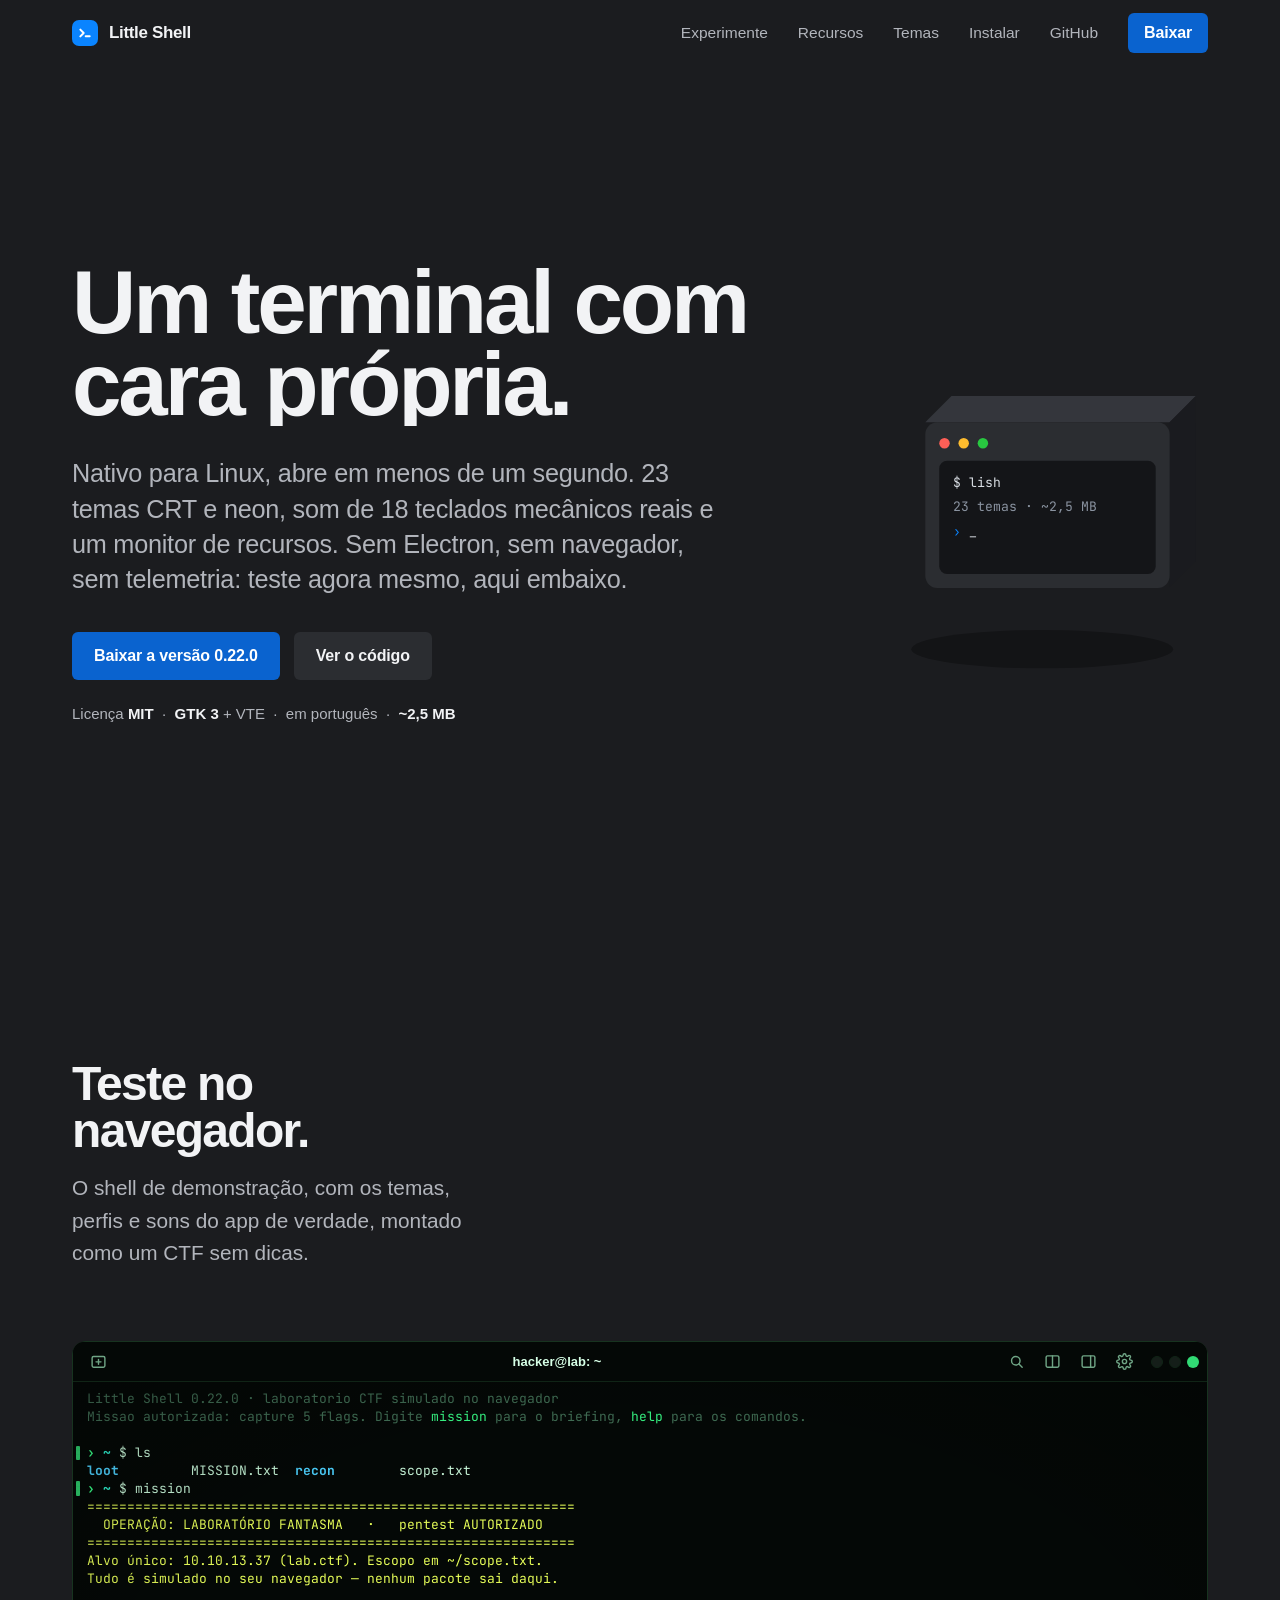
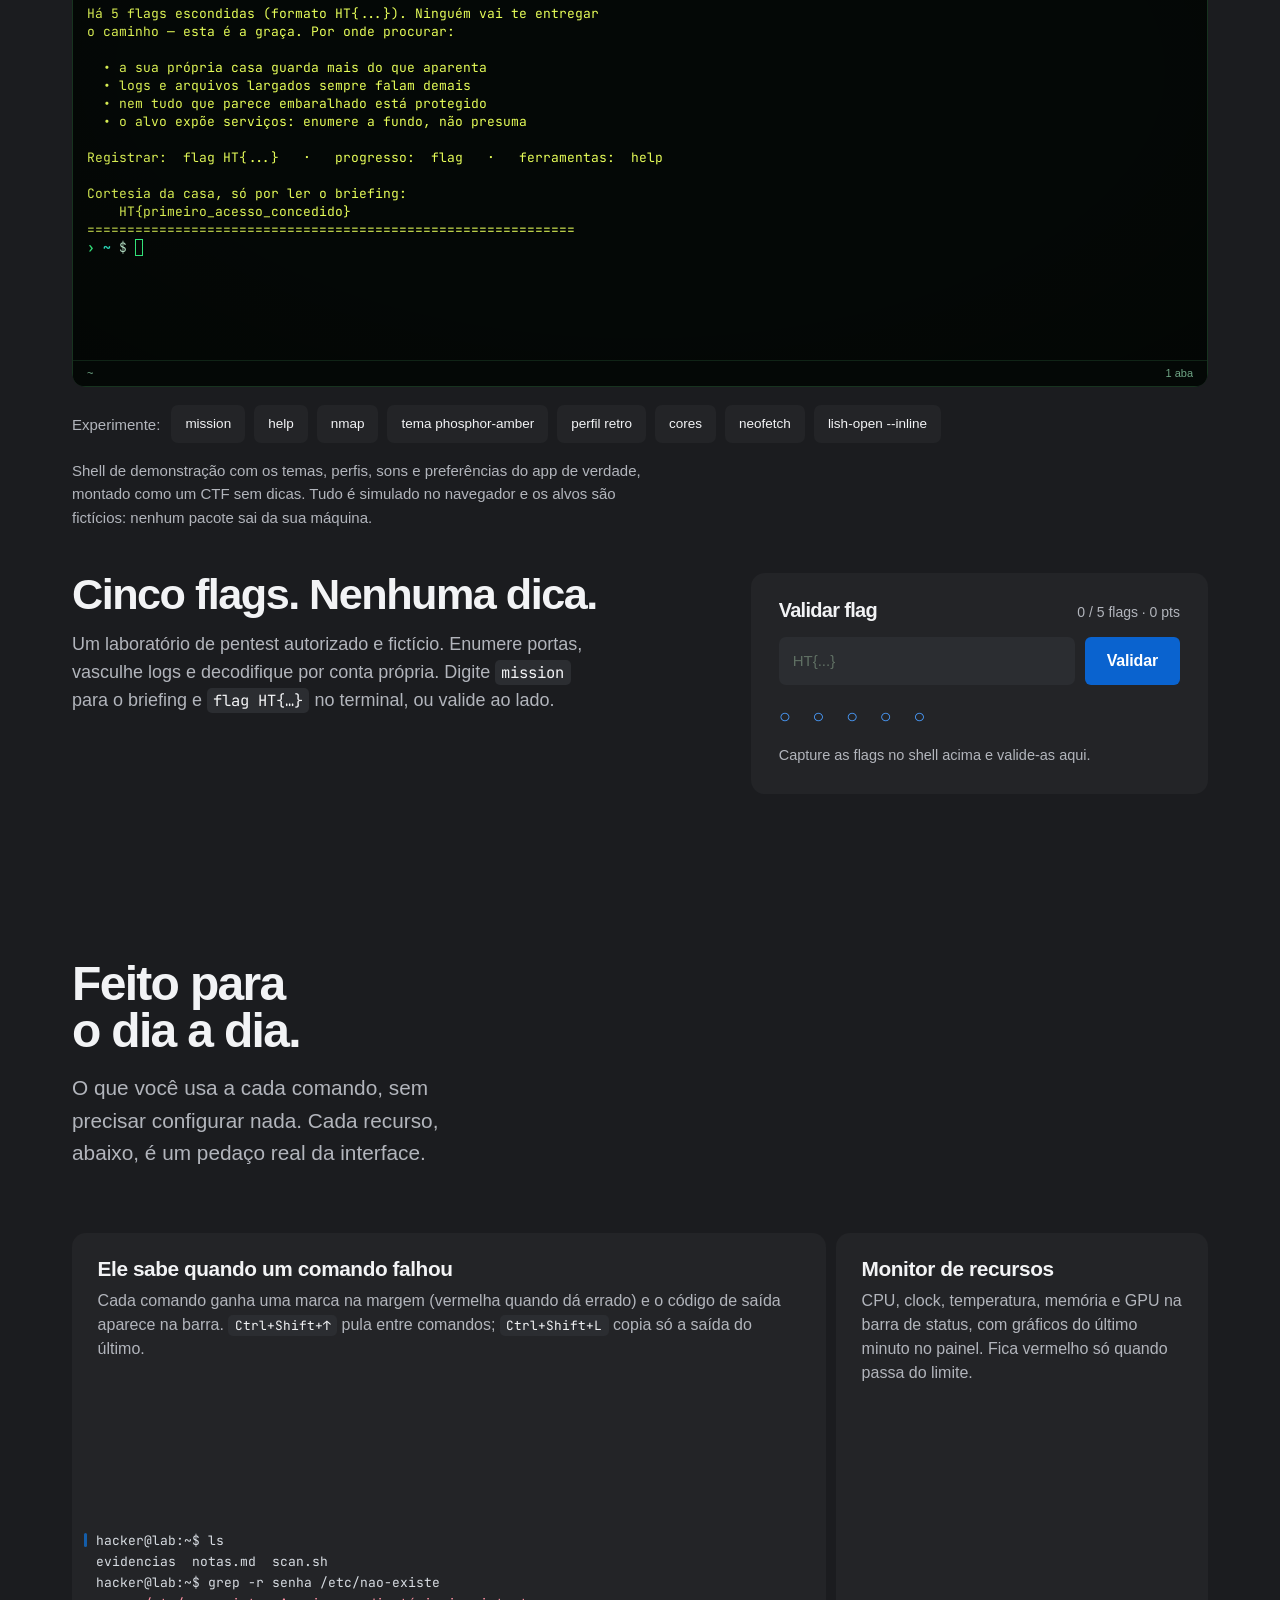
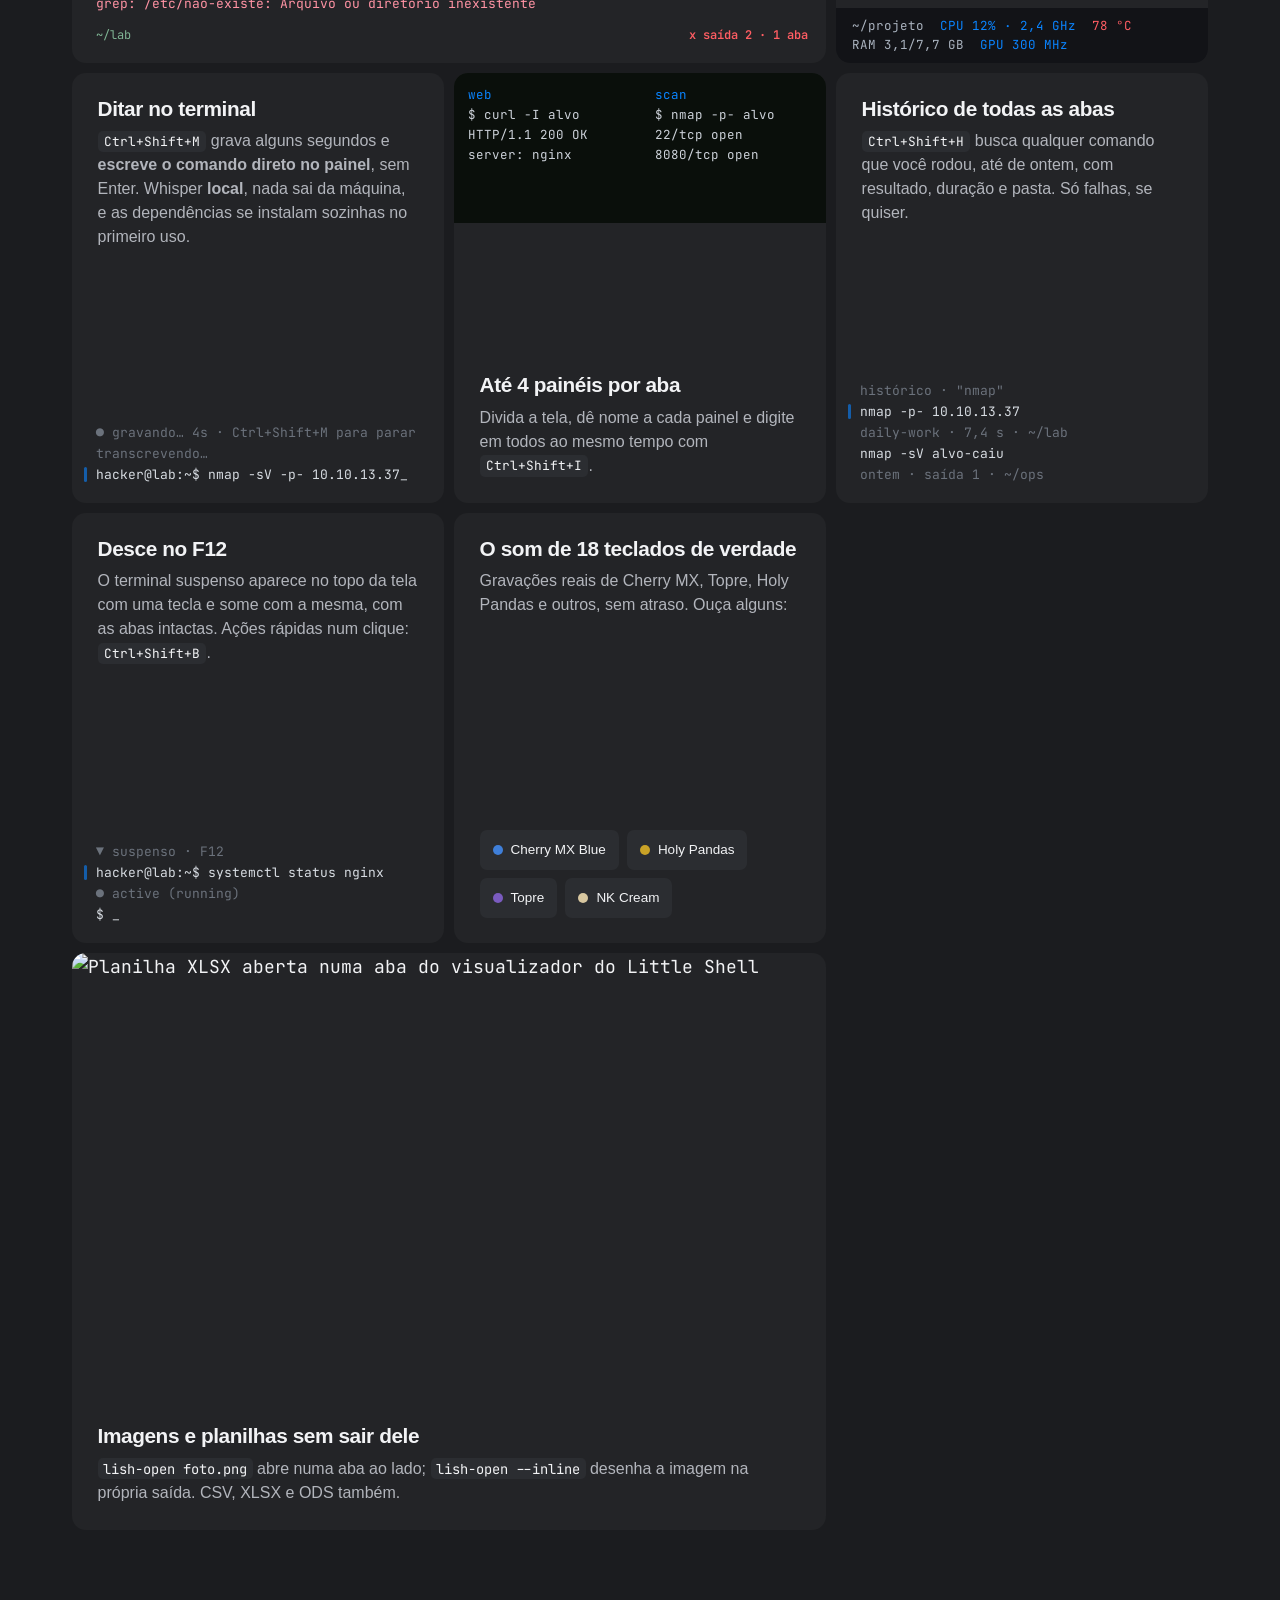
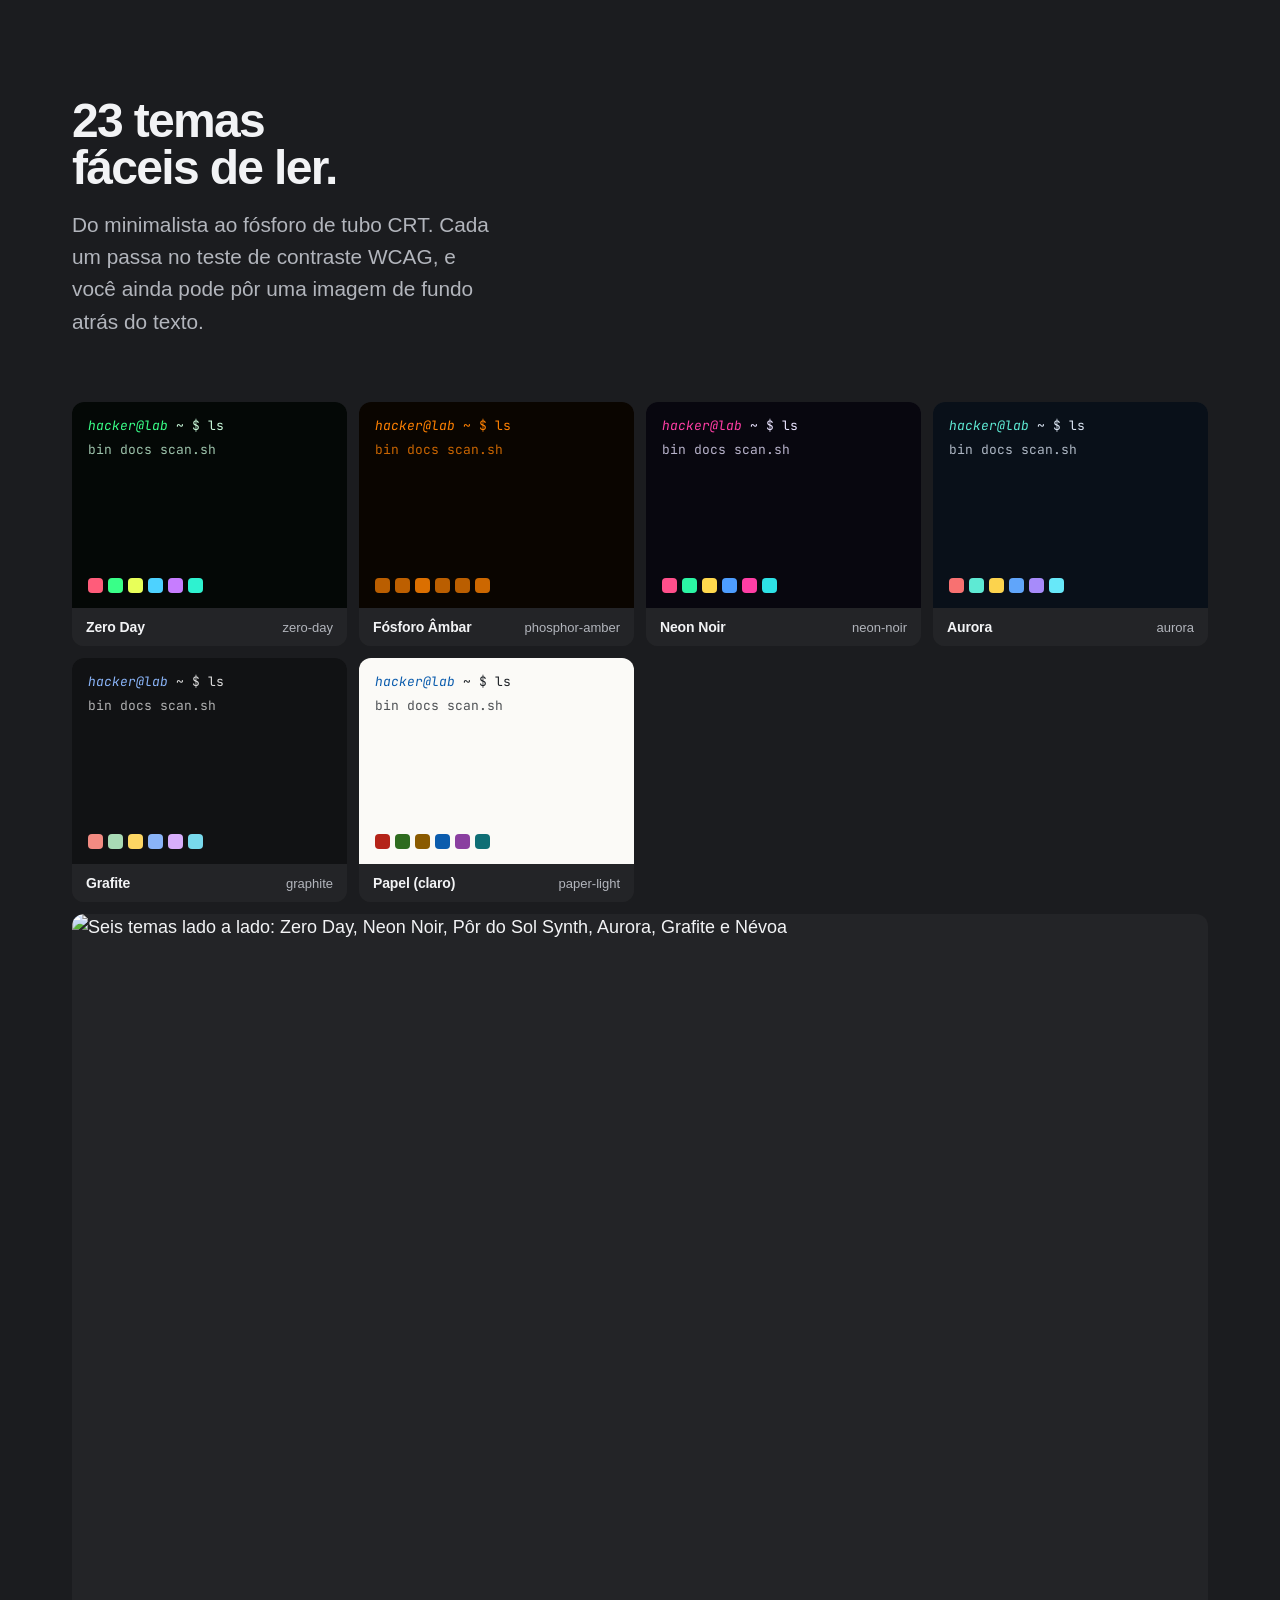
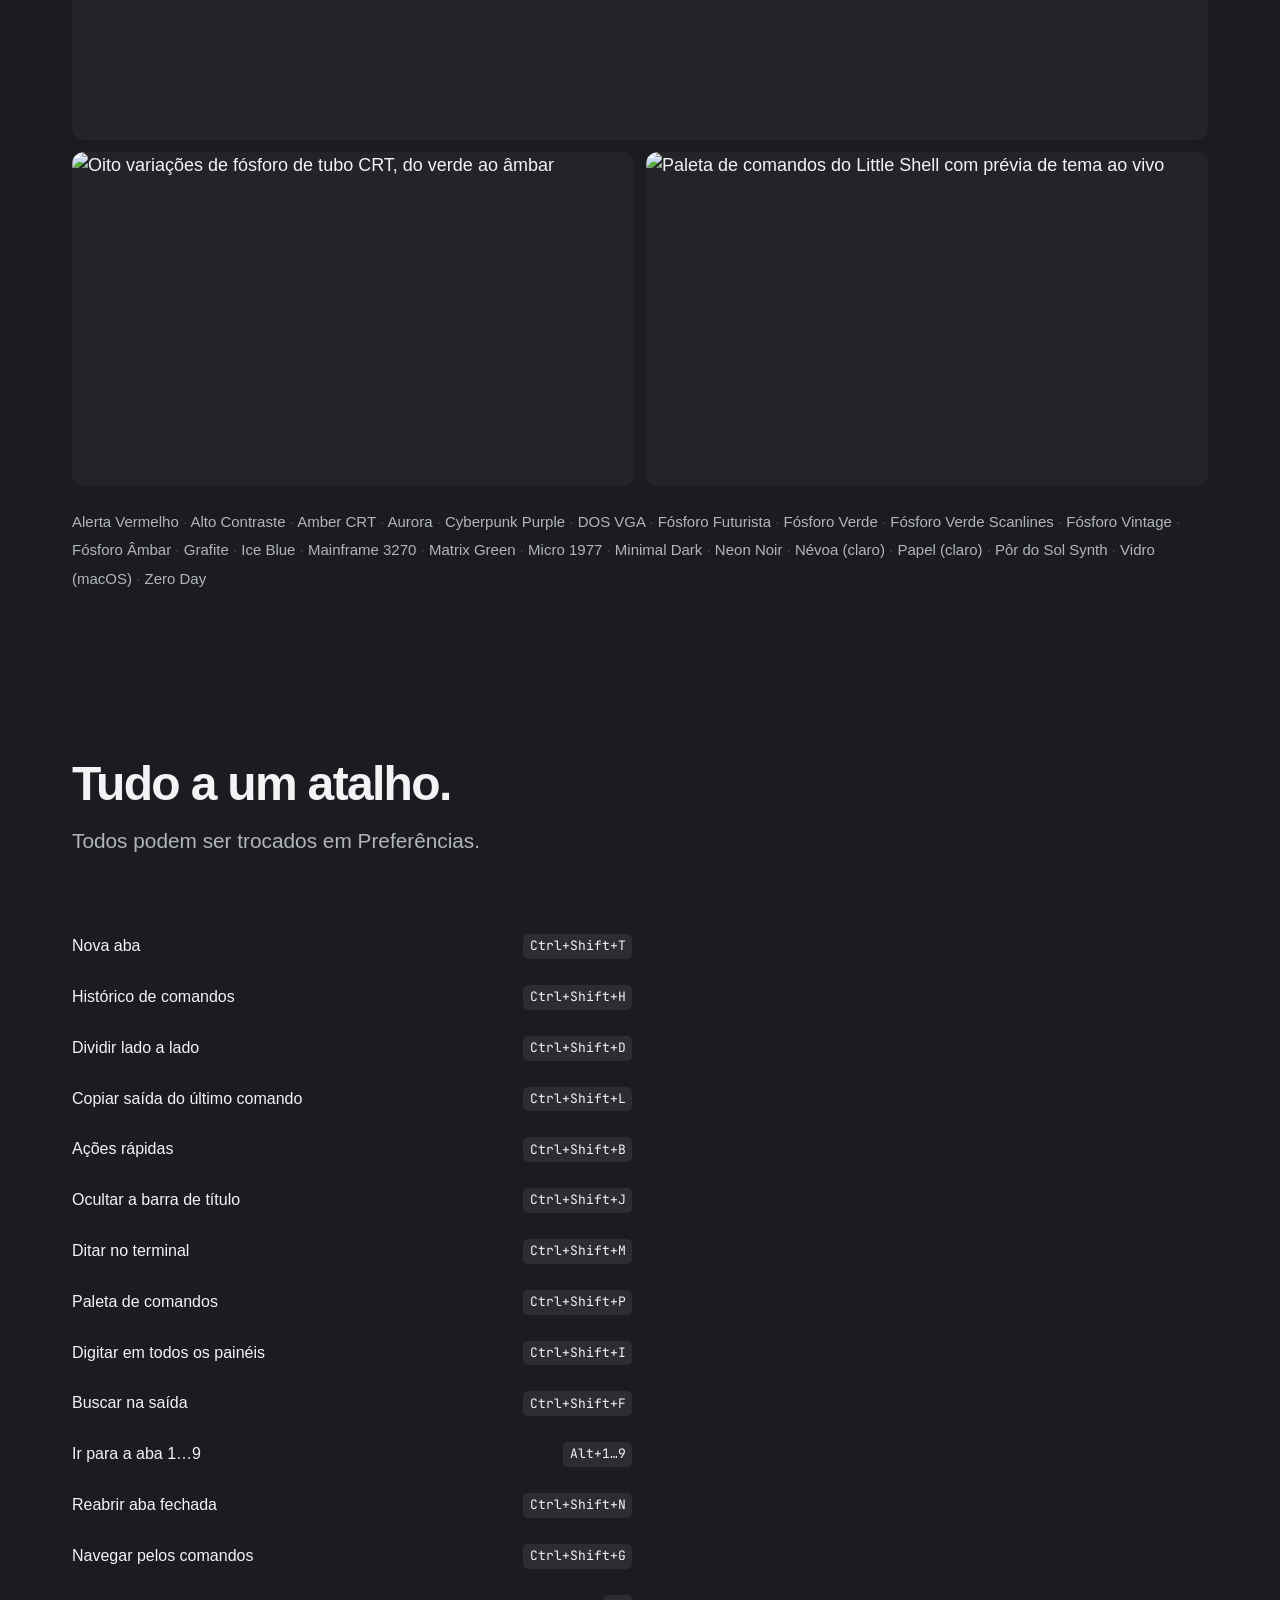
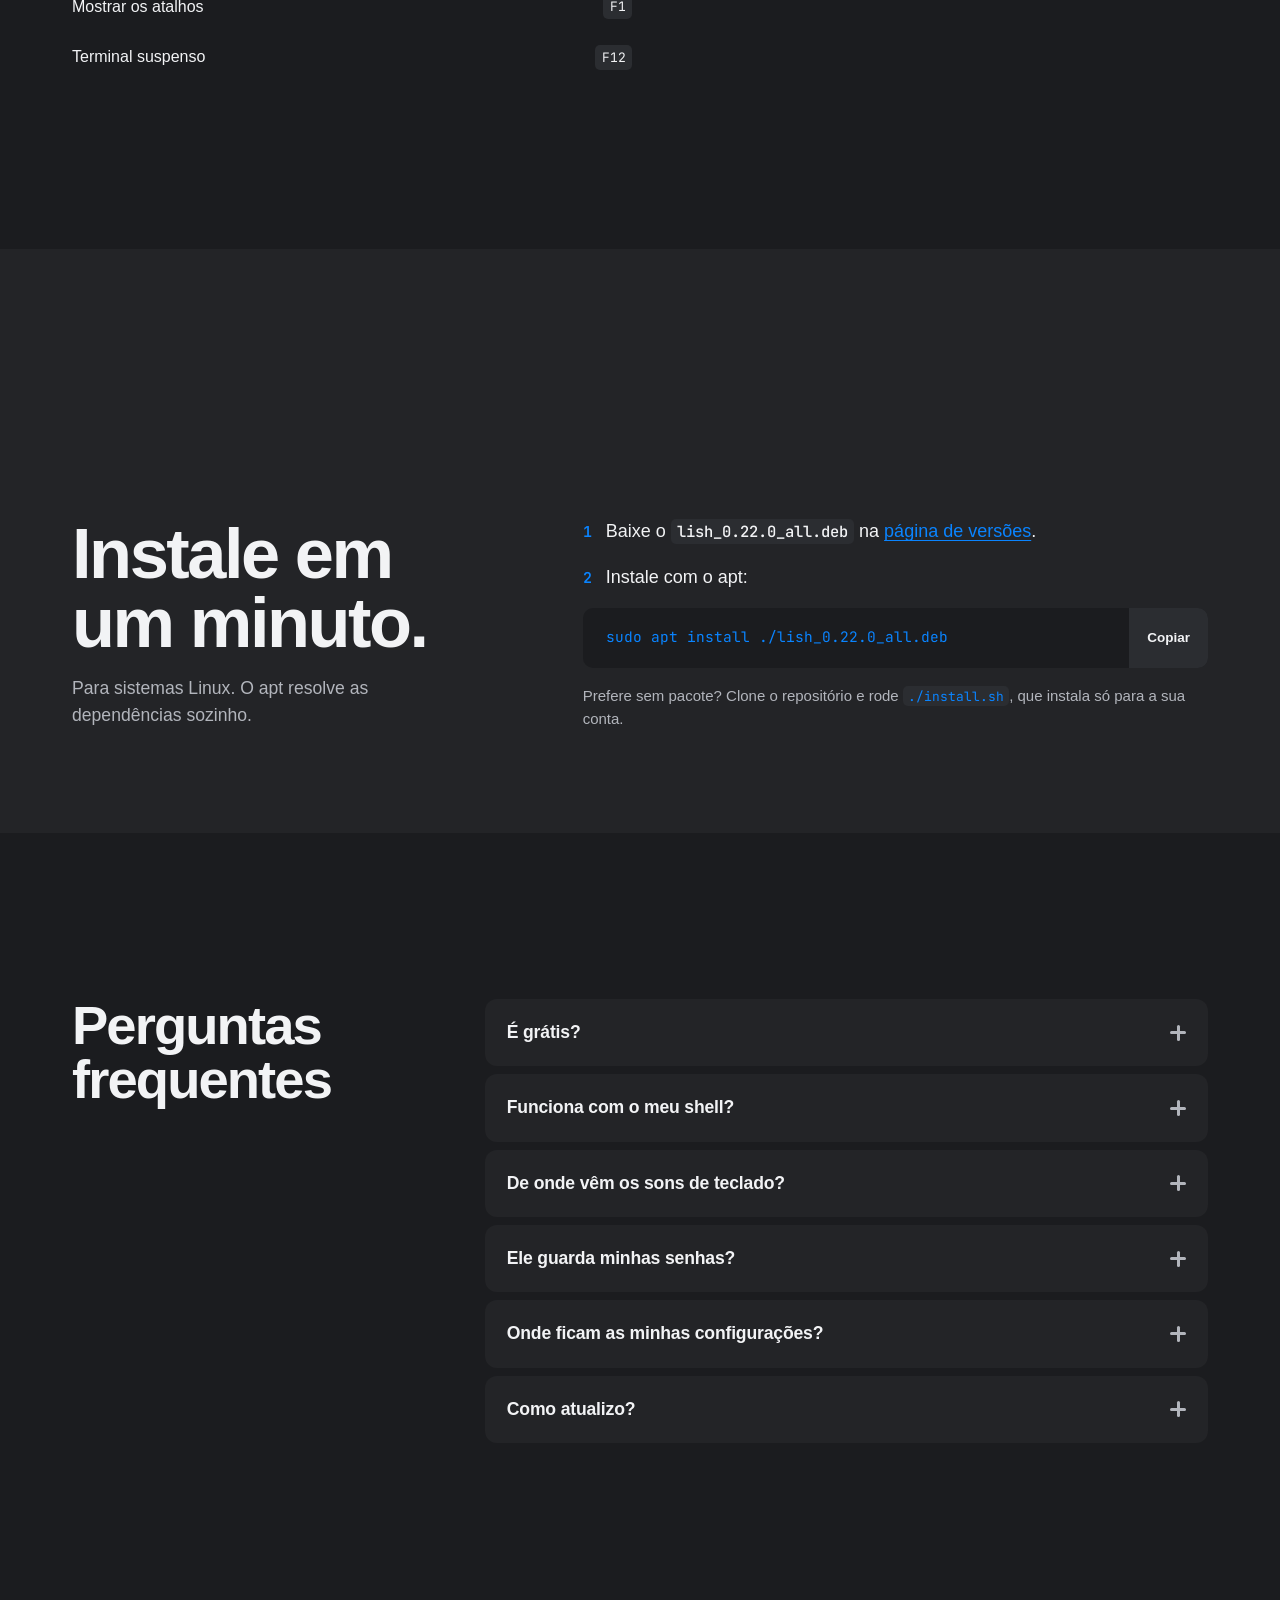
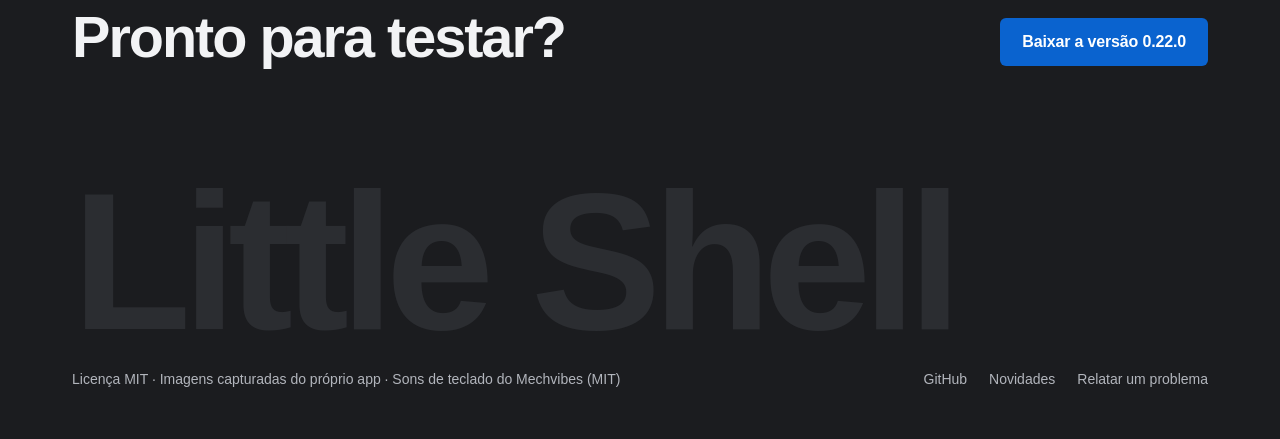
==== commit cdfb5785: "Site: a floating flat-3D terminal illustration in the hero Fill the hero's quiet right with an isome" ====
--- a/docs/index.html
+++ b/docs/index.html
@@ -95,6 +95,14 @@
 .hero-meta { margin-top: 22px; font-size: 15px; color: var(--muted); font-variant-numeric: tabular-nums; }
 .hero-meta b { color: var(--ink); font-weight: 600; }
 
+/* hero 3D: a flat-shaded isometric terminal, floating — SVG, no WebGL */
+.hero-3d { position: absolute; top: 54%; right: clamp(8px, 4vw, 72px); width: clamp(300px, 30vw, 440px);
+  transform: translateY(-50%); z-index: 0; pointer-events: none; }
+.hero-3d .term-iso { width: 100%; height: auto; display: block; animation: iso-float 6s ease-in-out infinite; }
+@keyframes iso-float { 0%, 100% { transform: translateY(0); } 50% { transform: translateY(-14px); } }
+@media (prefers-reduced-motion: reduce) { .hero-3d .term-iso { animation: none; } }
+@media (max-width: 1000px) { .hero-3d { display: none; } }
+
 /* the terminal stage: the running product, big, on a darker field */
 .stage { margin-top: clamp(40px, 6vw, 72px); position: relative; }
 .ht-demo { --term-h: clamp(420px, 64vh, 620px); position: relative; min-height: calc(var(--term-h) + 70px);
@@ -315,6 +323,21 @@
       </div>
       <p class="hero-meta reveal">Licença <b>MIT</b> &nbsp;·&nbsp; <b>GTK 3</b> + VTE &nbsp;·&nbsp; em português &nbsp;·&nbsp; <b>~2,5 MB</b></p>
     </div>
+    <div class="hero-3d" aria-hidden="true">
+      <svg class="term-iso" viewBox="0 0 440 400" role="img" aria-label="Ilustração 3D do terminal Little Shell">
+        <ellipse cx="226" cy="356" rx="150" ry="22" fill="#000000" opacity="0.30"/>
+        <polygon points="92,96 372,96 402,66 122,66" fill="#34363c"/>
+        <polygon points="372,96 372,286 402,256 402,66" fill="#1a1b1f"/>
+        <rect x="92" y="96" width="280" height="190" rx="14" fill="#2b2d31"/>
+        <circle cx="114" cy="120" r="6" fill="#ff5f57"/>
+        <circle cx="136" cy="120" r="6" fill="#febc2e"/>
+        <circle cx="158" cy="120" r="6" fill="#28c840"/>
+        <rect x="108" y="140" width="248" height="130" rx="9" fill="#141518"/>
+        <text x="124" y="170" font-family="'JetBrains Mono', monospace" font-size="15" fill="#d7dce2">$ lish</text>
+        <text x="124" y="198" font-family="'JetBrains Mono', monospace" font-size="15" fill="#8a93a0">23 temas · ~2,5 MB</text>
+        <text x="124" y="226" font-family="'JetBrains Mono', monospace" font-size="15" fill="#0a84ff">›<tspan fill="#d7dce2"> _</tspan></text>
+      </svg>
+    </div>
   </section>
 
   <section class="showcase" id="experimente" aria-labelledby="exp-title">
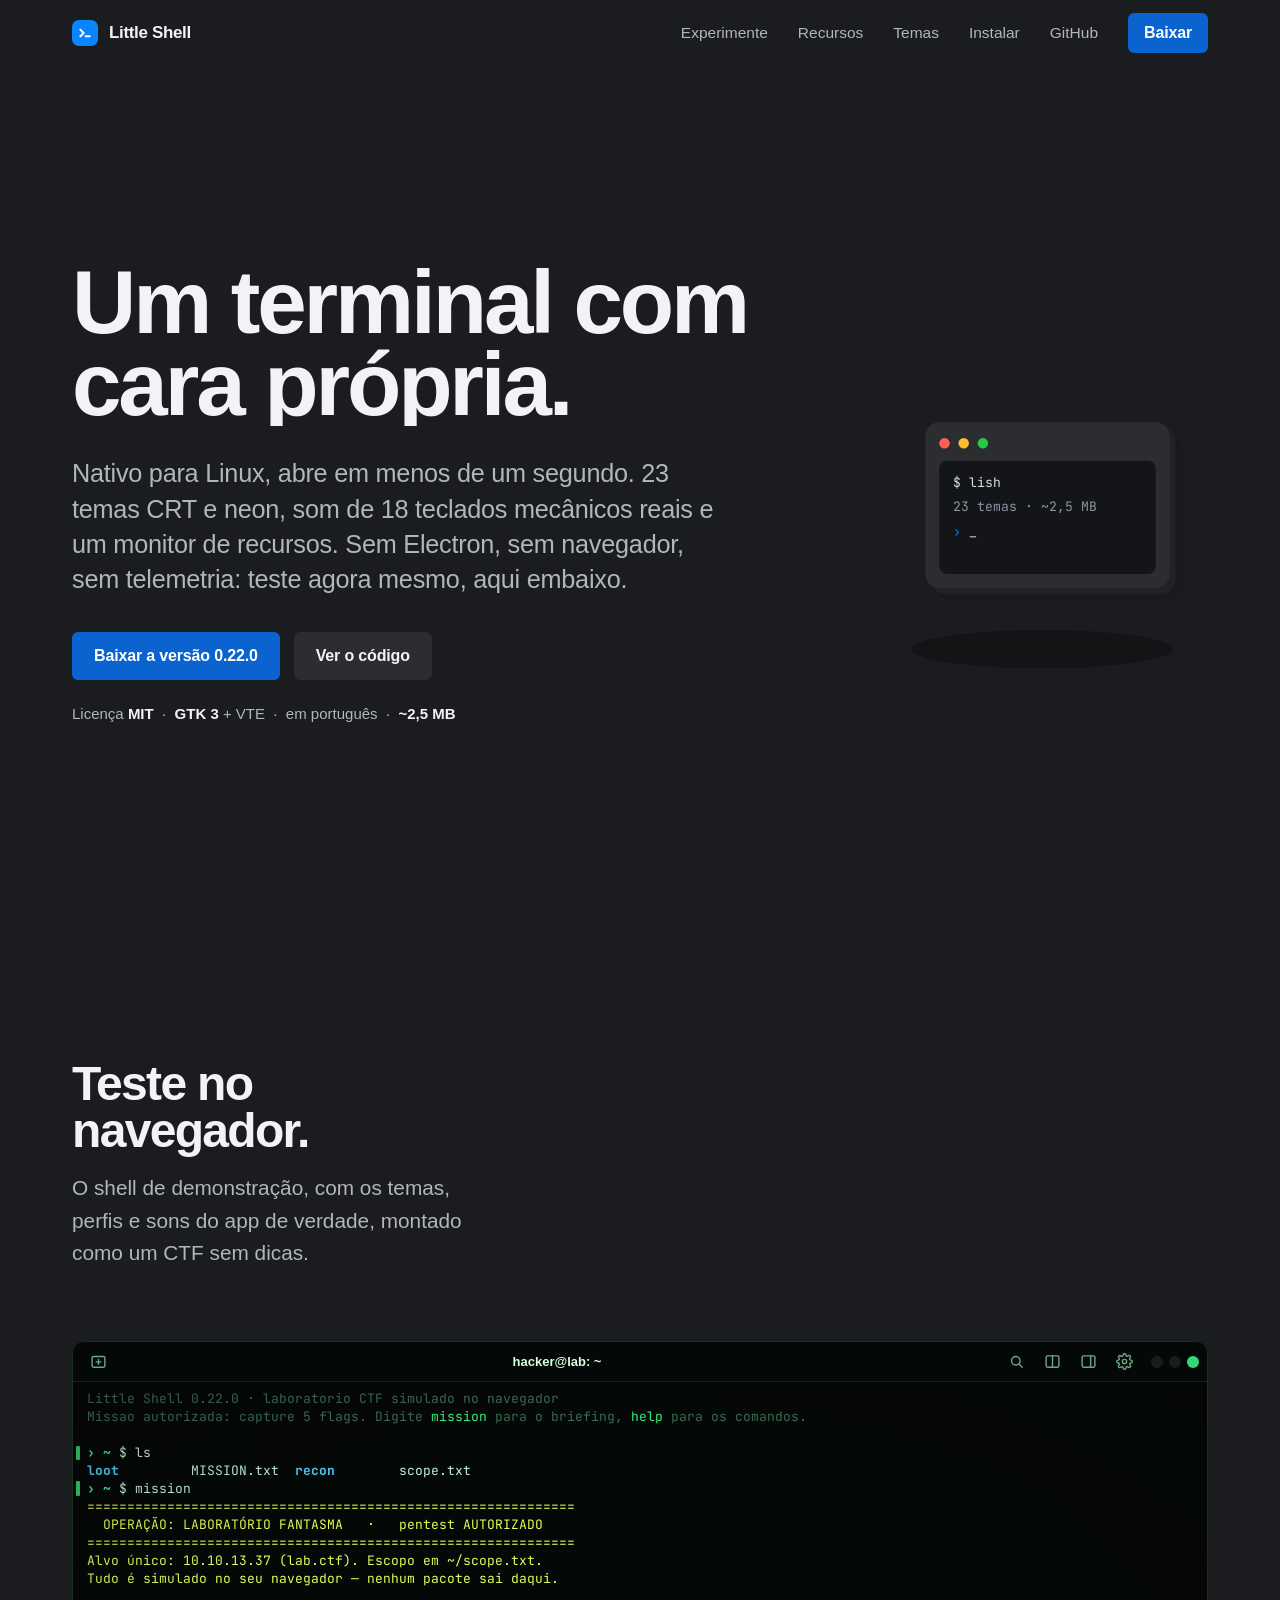
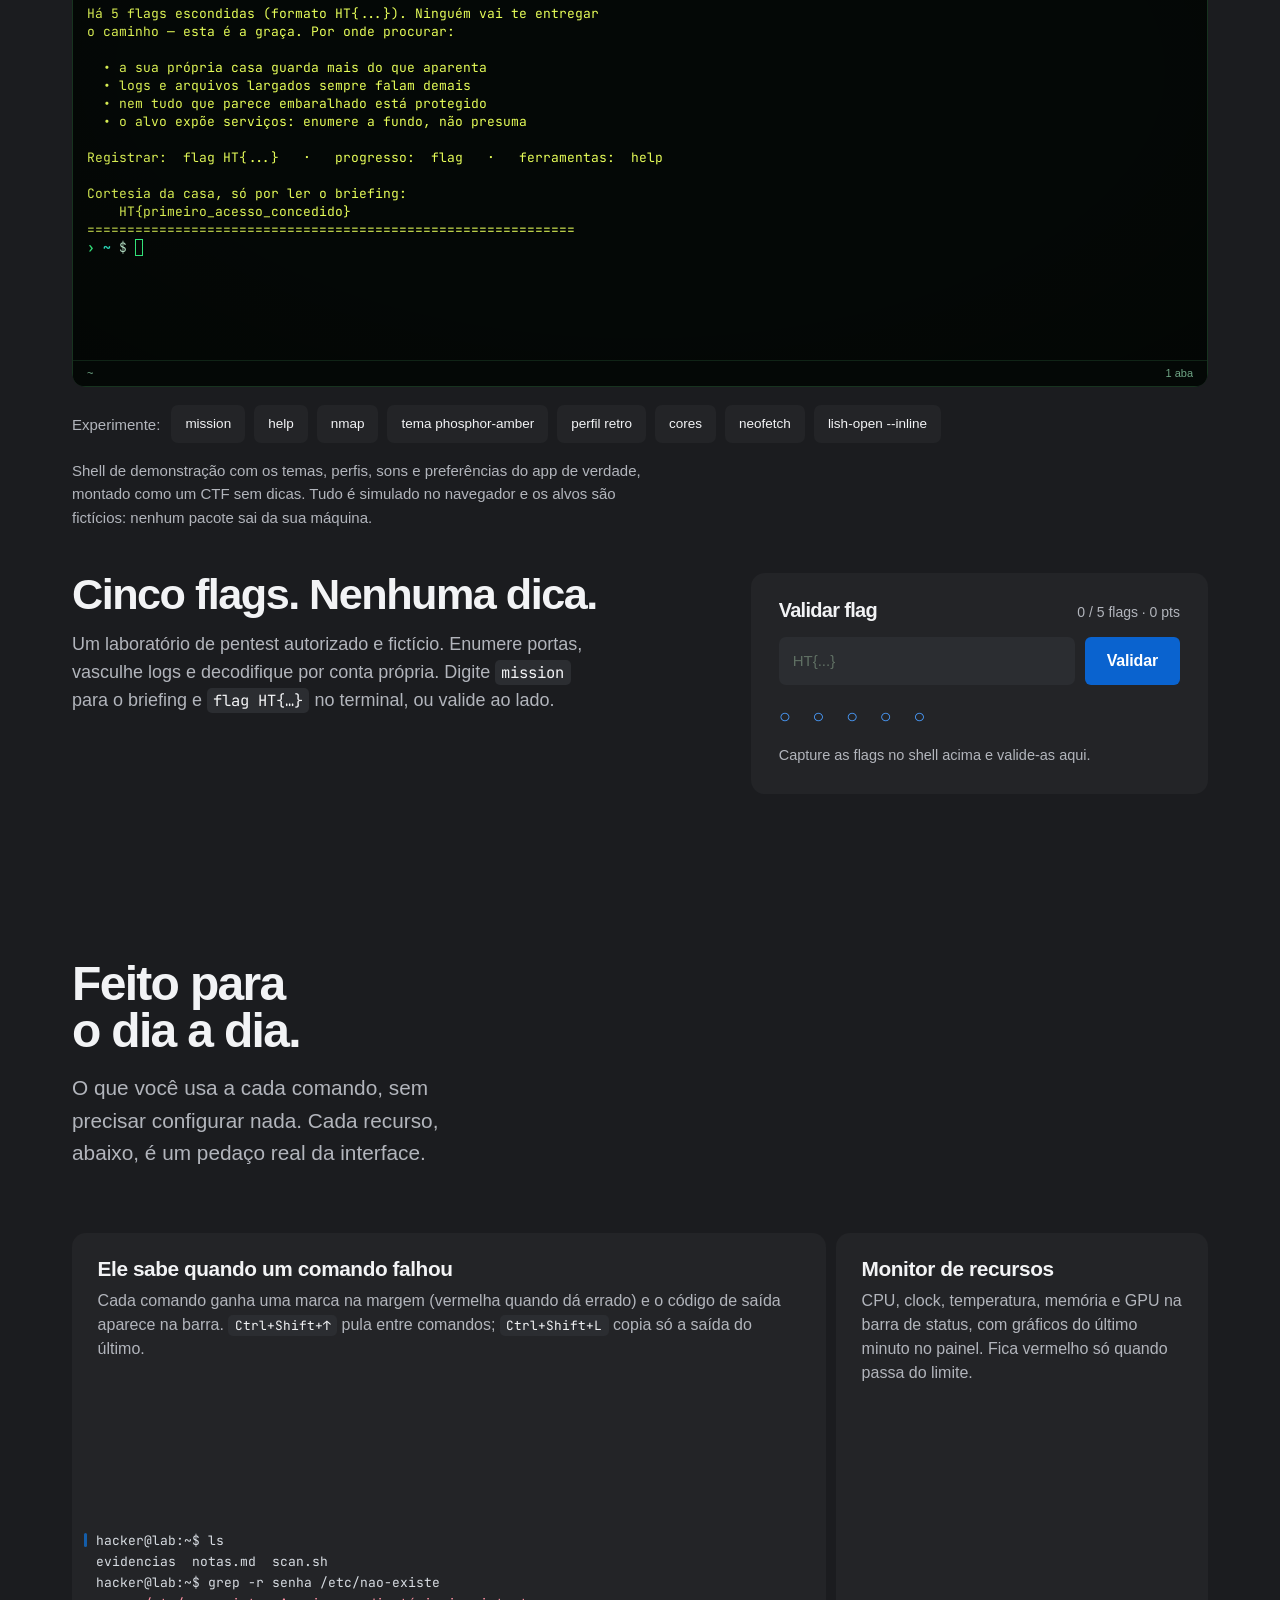
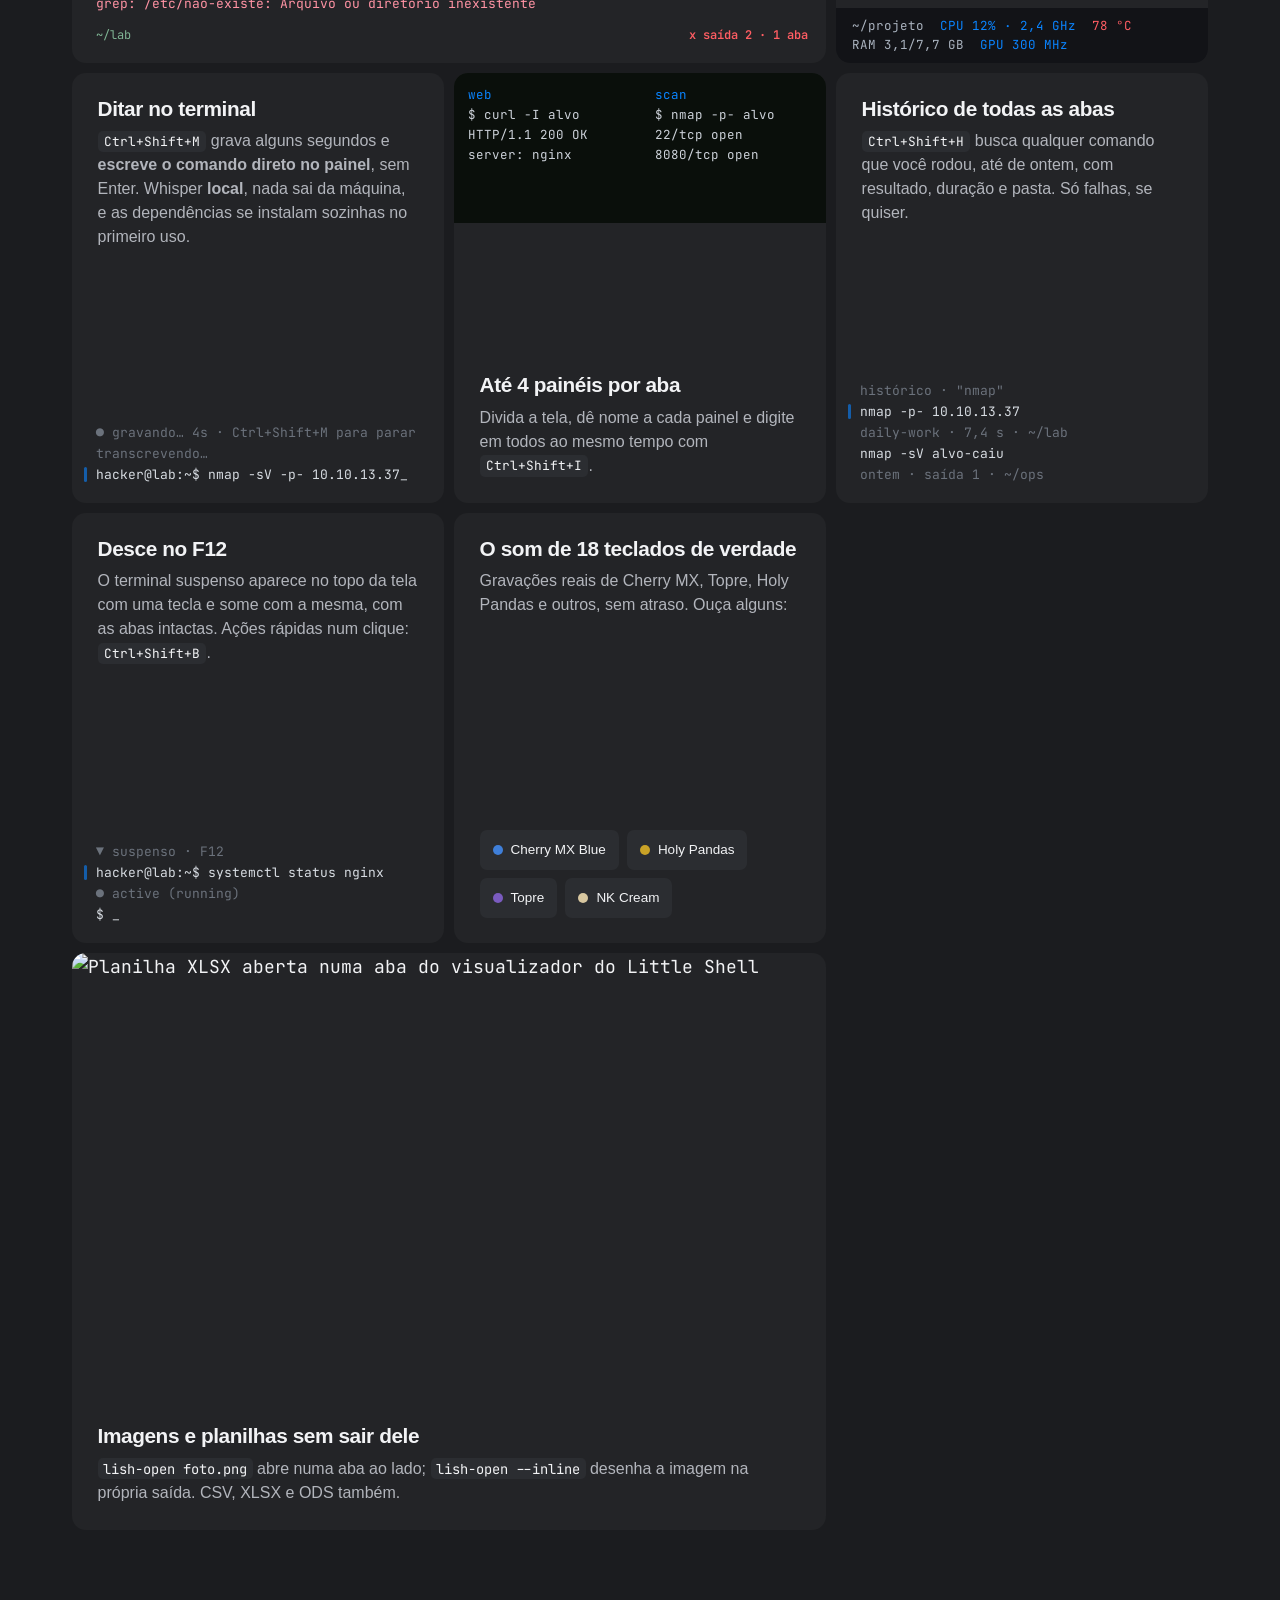
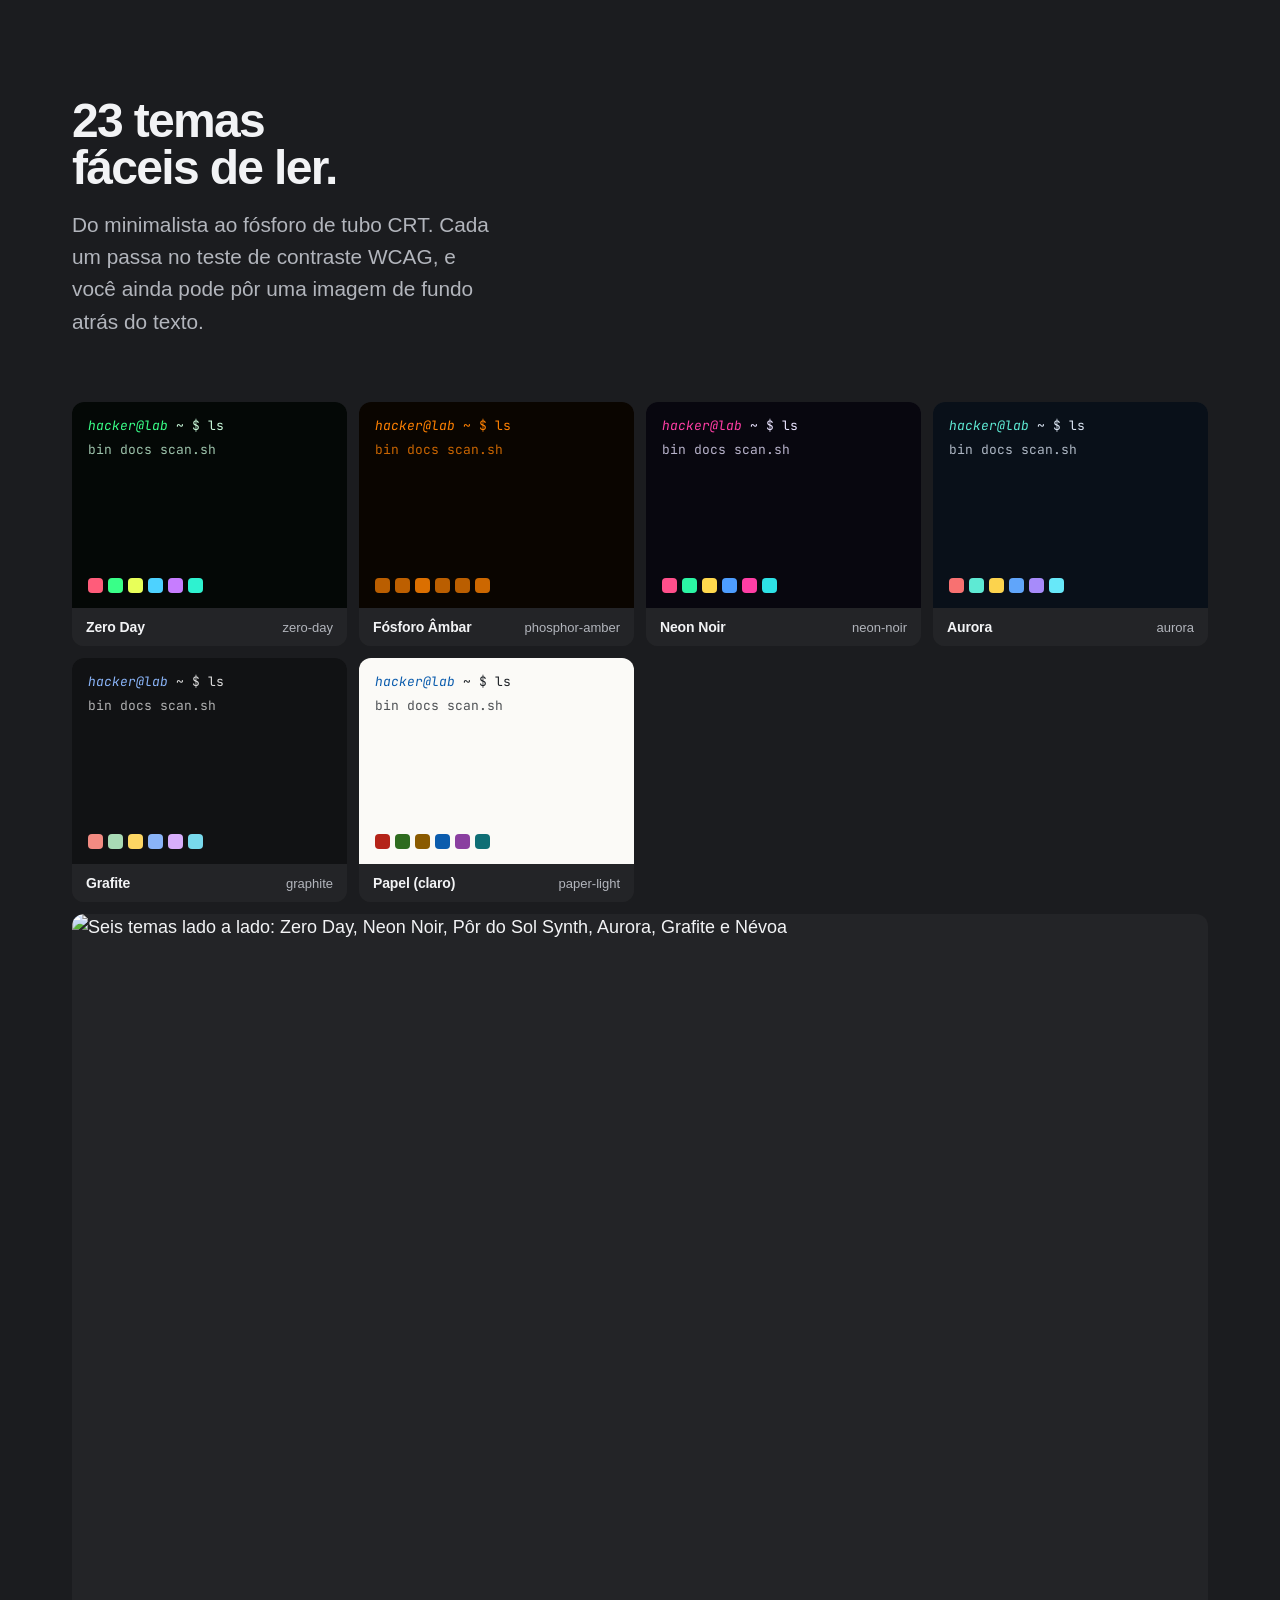
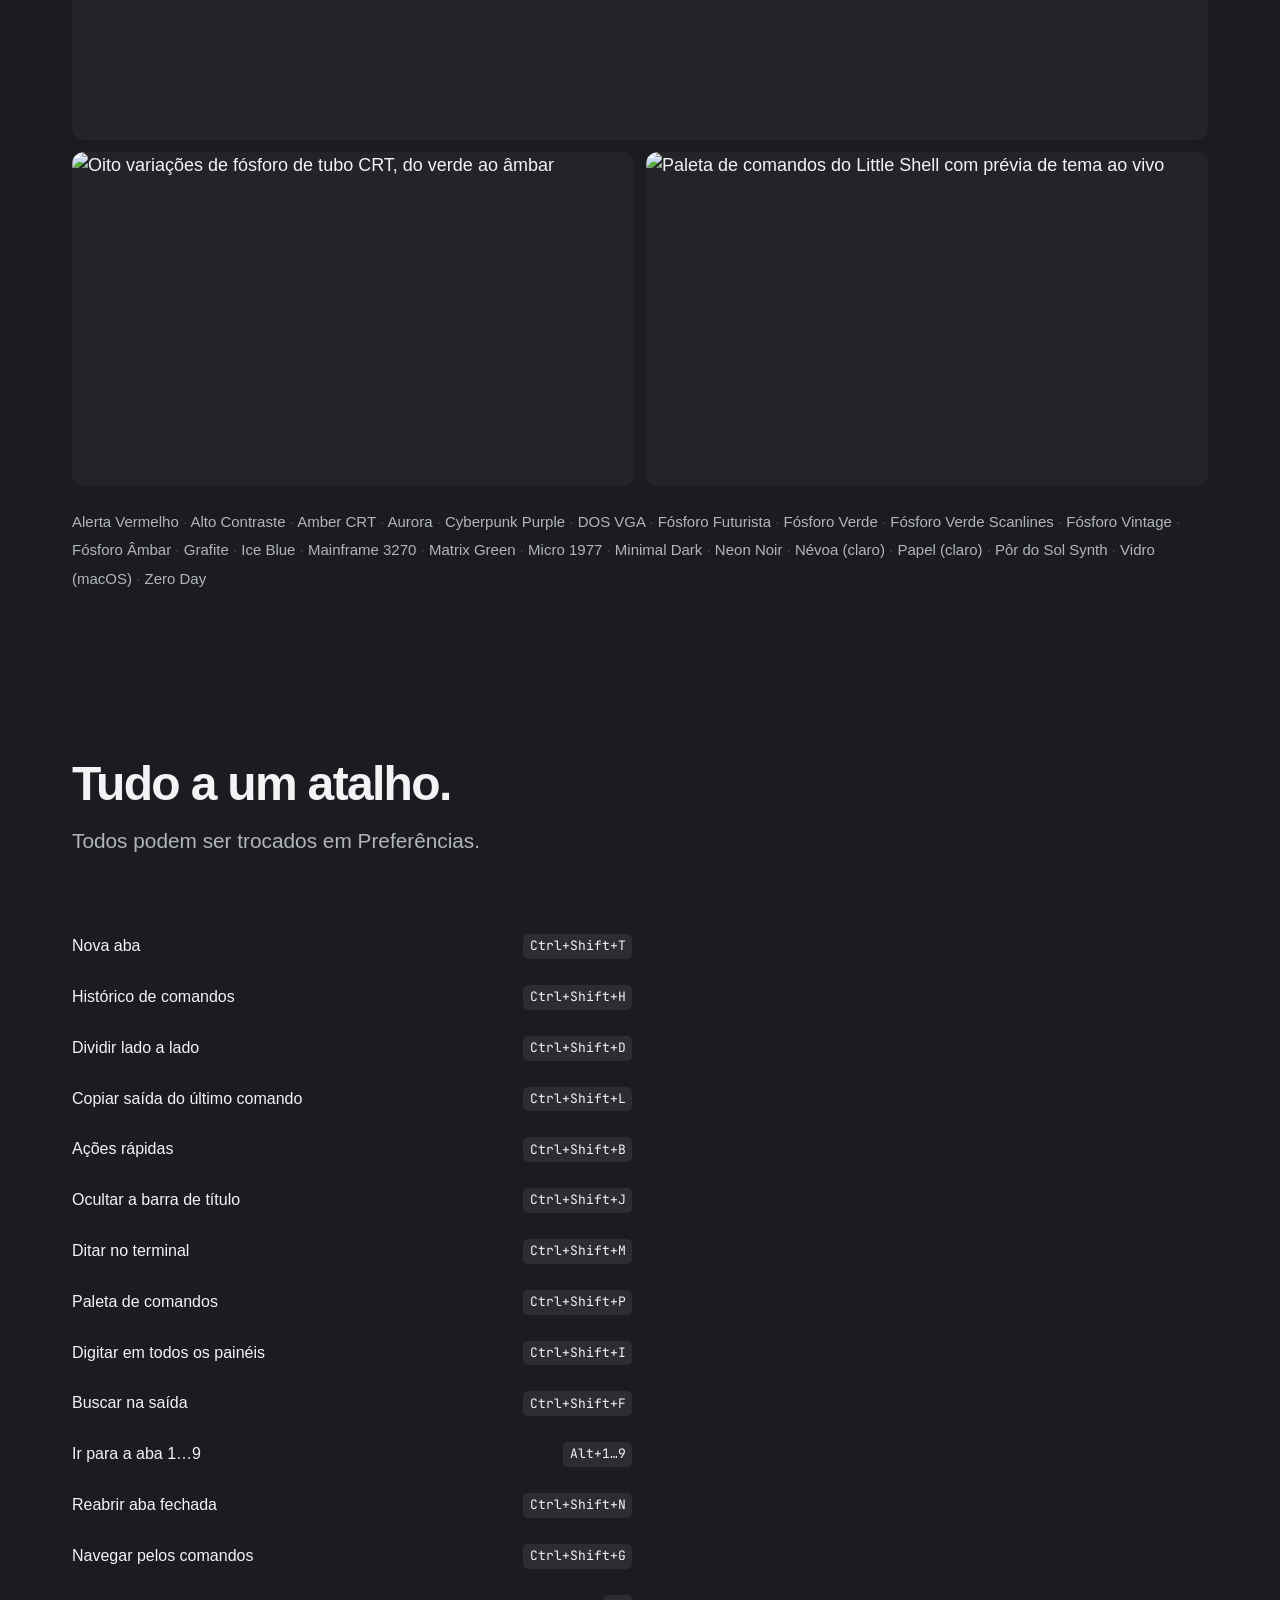
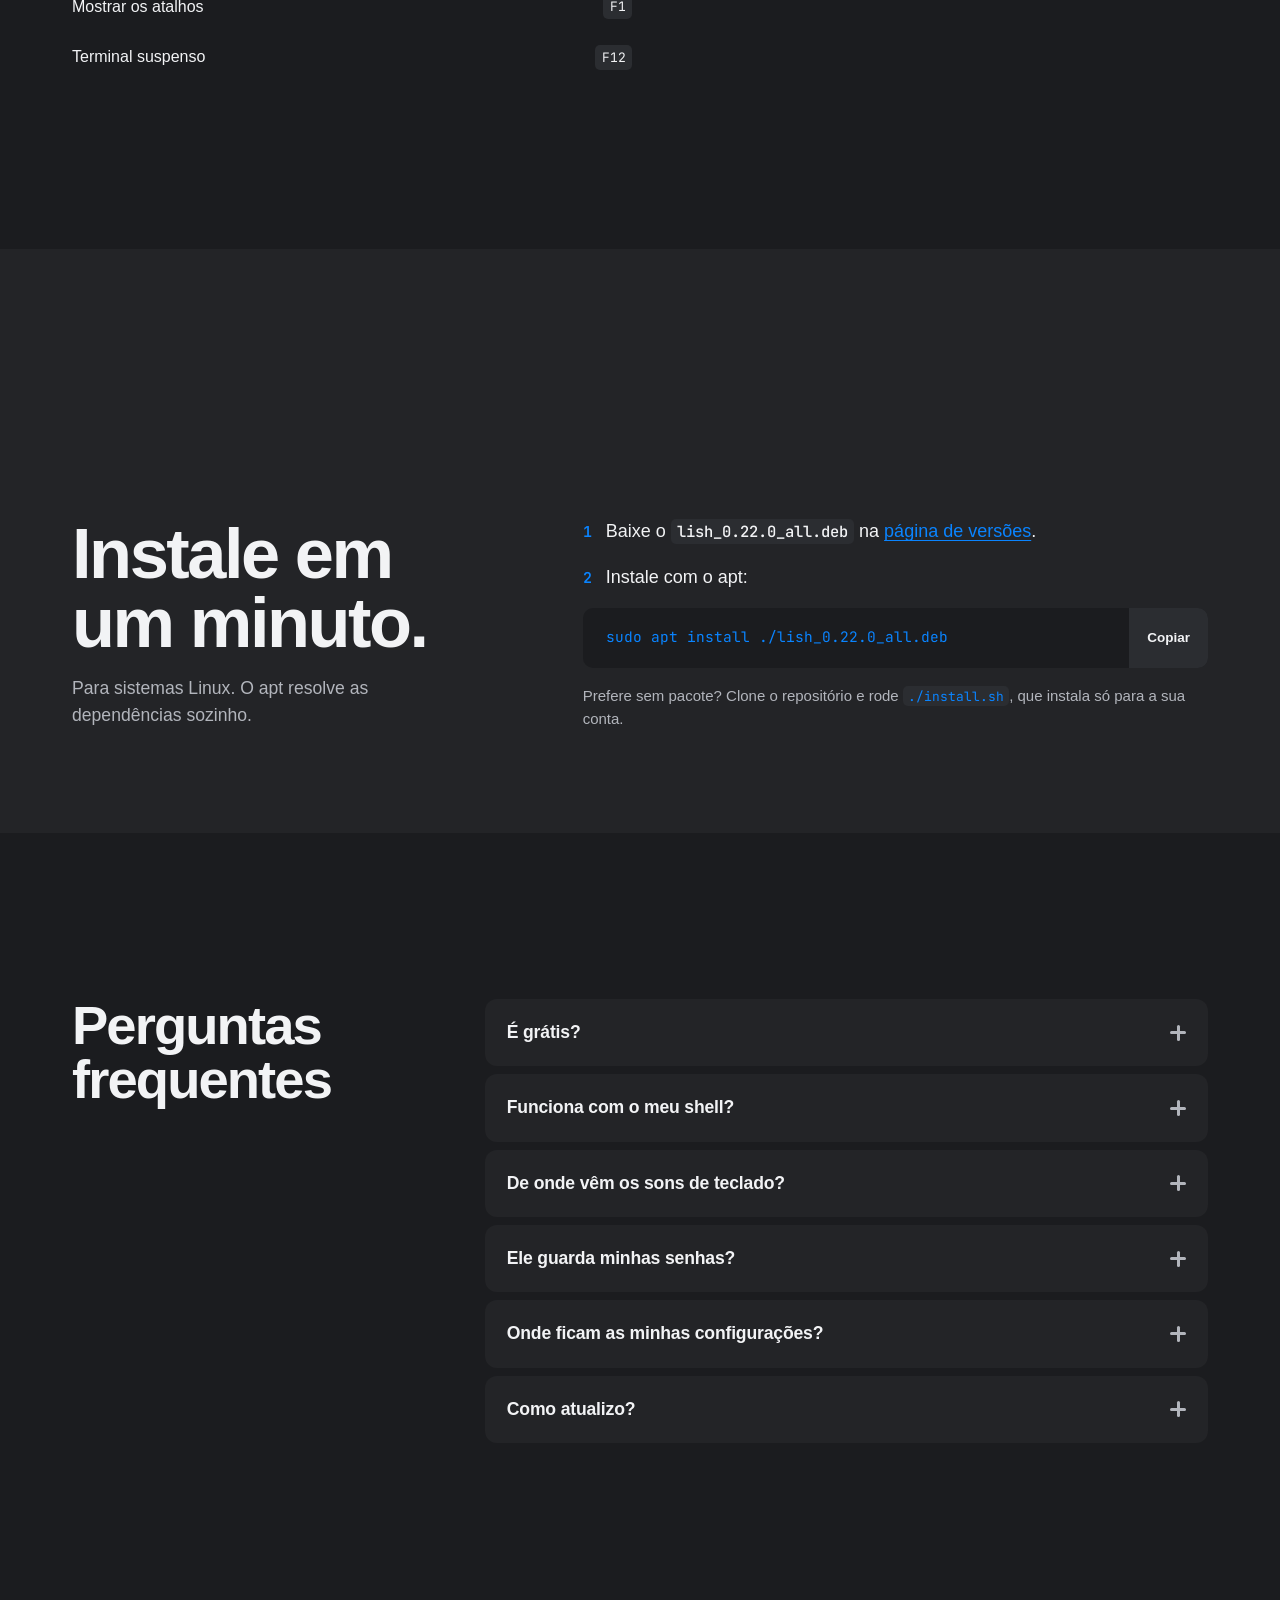
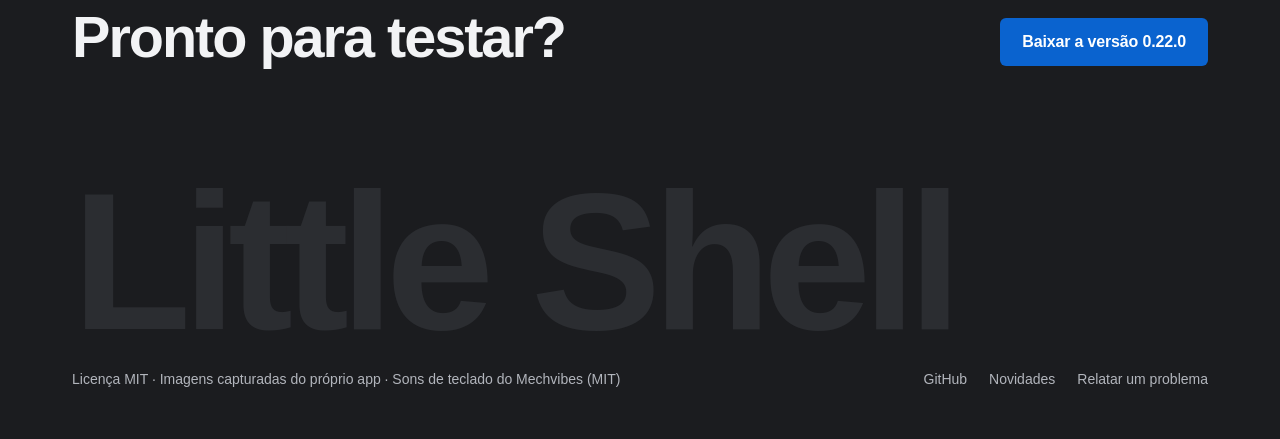
==== commit 4685974d: "Site: fix the hero 3D depth — clean stacked plates, no notch The extrude polygons misaligned with th" ====
--- a/docs/index.html
+++ b/docs/index.html
@@ -326,9 +326,9 @@
     <div class="hero-3d" aria-hidden="true">
       <svg class="term-iso" viewBox="0 0 440 400" role="img" aria-label="Ilustração 3D do terminal Little Shell">
         <ellipse cx="226" cy="356" rx="150" ry="22" fill="#000000" opacity="0.30"/>
-        <polygon points="92,96 372,96 402,66 122,66" fill="#34363c"/>
-        <polygon points="372,96 372,286 402,256 402,66" fill="#1a1b1f"/>
-        <rect x="92" y="96" width="280" height="190" rx="14" fill="#2b2d31"/>
+        <rect x="106" y="110" width="280" height="190" rx="16" fill="#191a1e"/>
+        <rect x="99" y="103" width="280" height="190" rx="16" fill="#202228"/>
+        <rect x="92" y="96" width="280" height="190" rx="16" fill="#2b2d31"/>
         <circle cx="114" cy="120" r="6" fill="#ff5f57"/>
         <circle cx="136" cy="120" r="6" fill="#febc2e"/>
         <circle cx="158" cy="120" r="6" fill="#28c840"/>
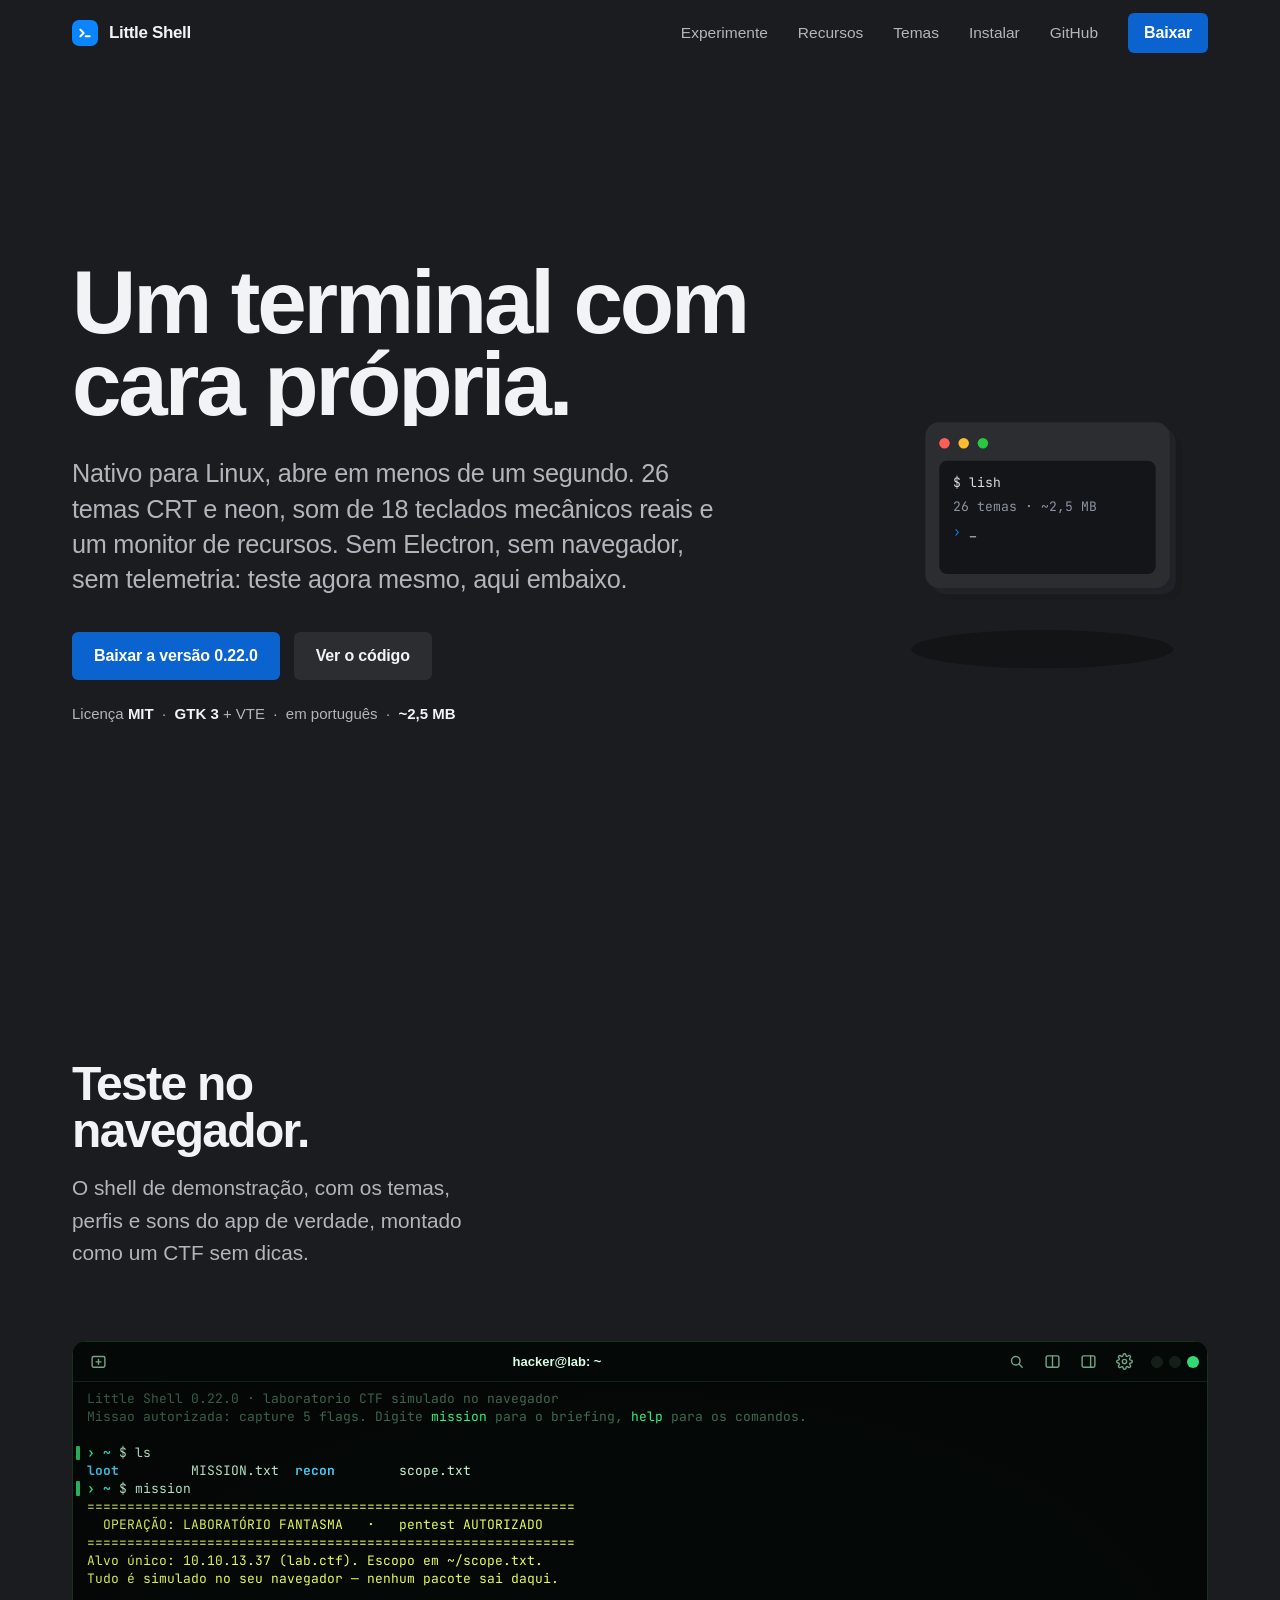
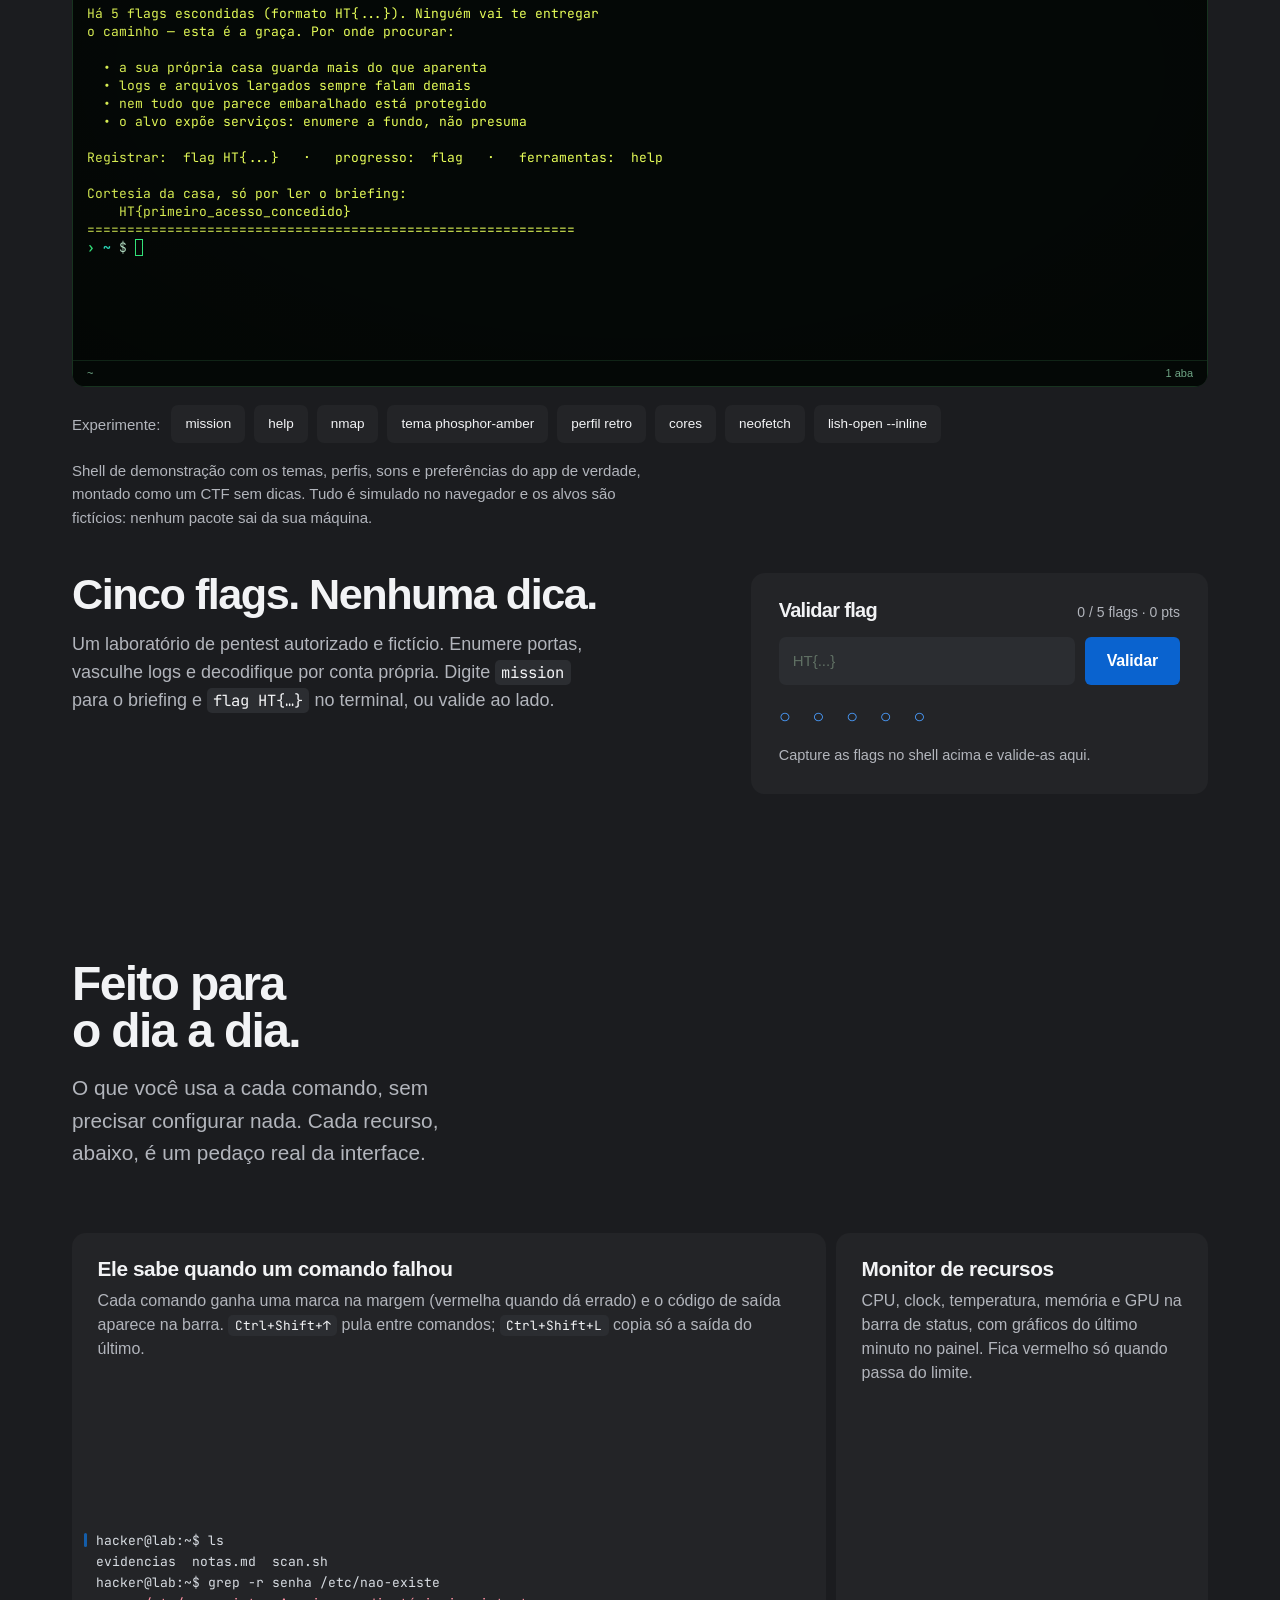
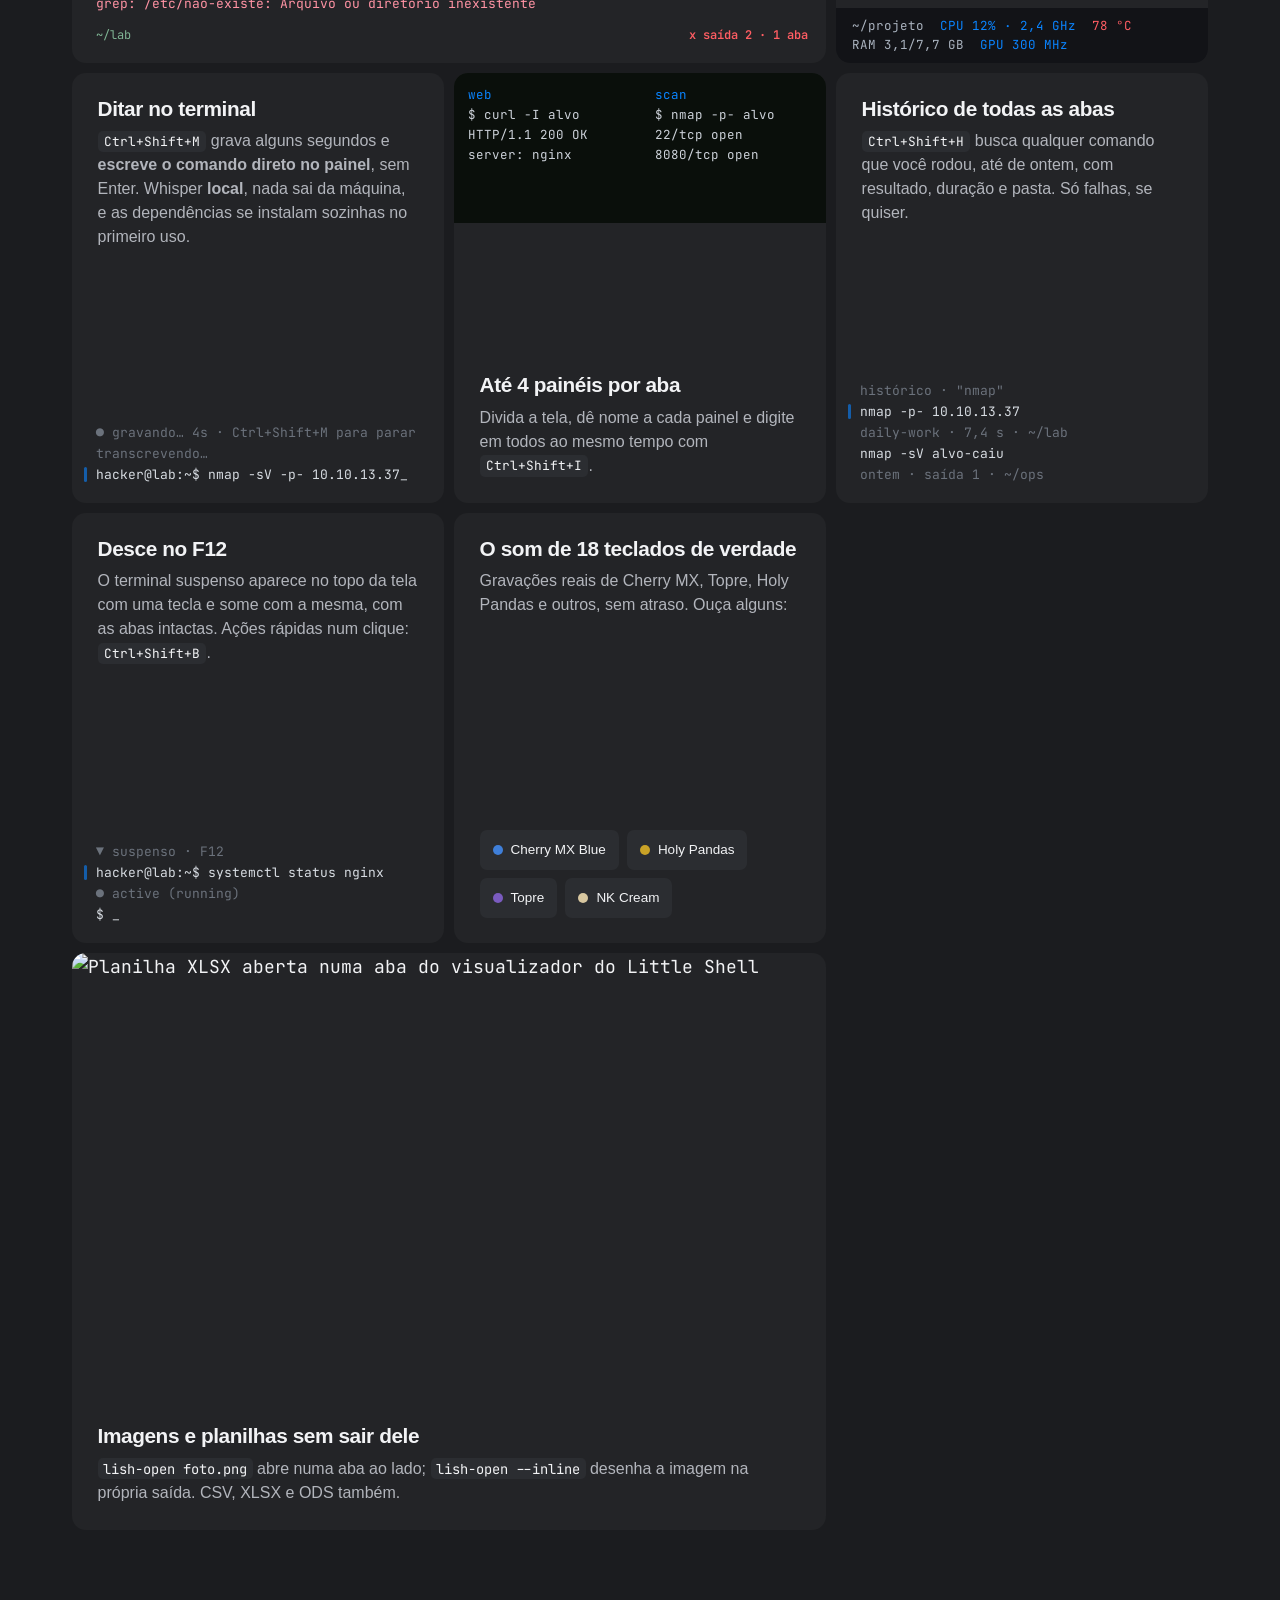
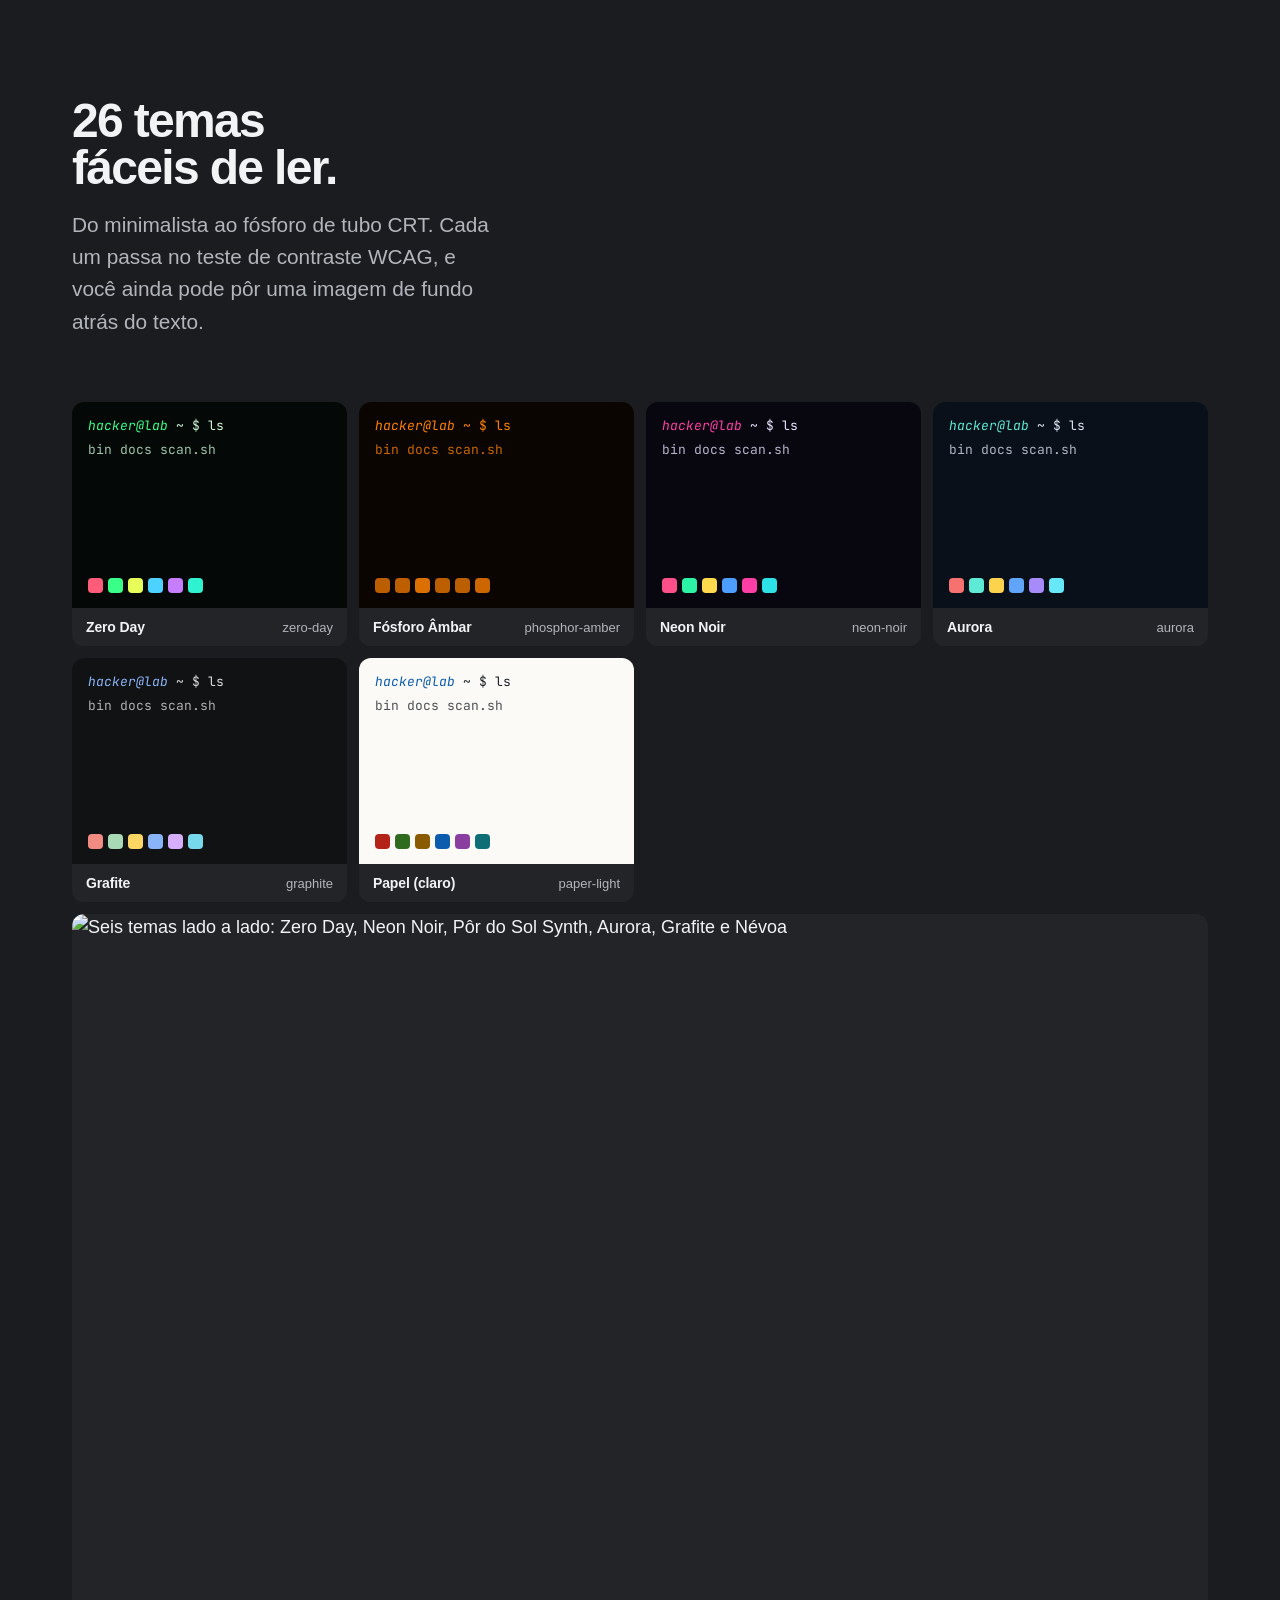
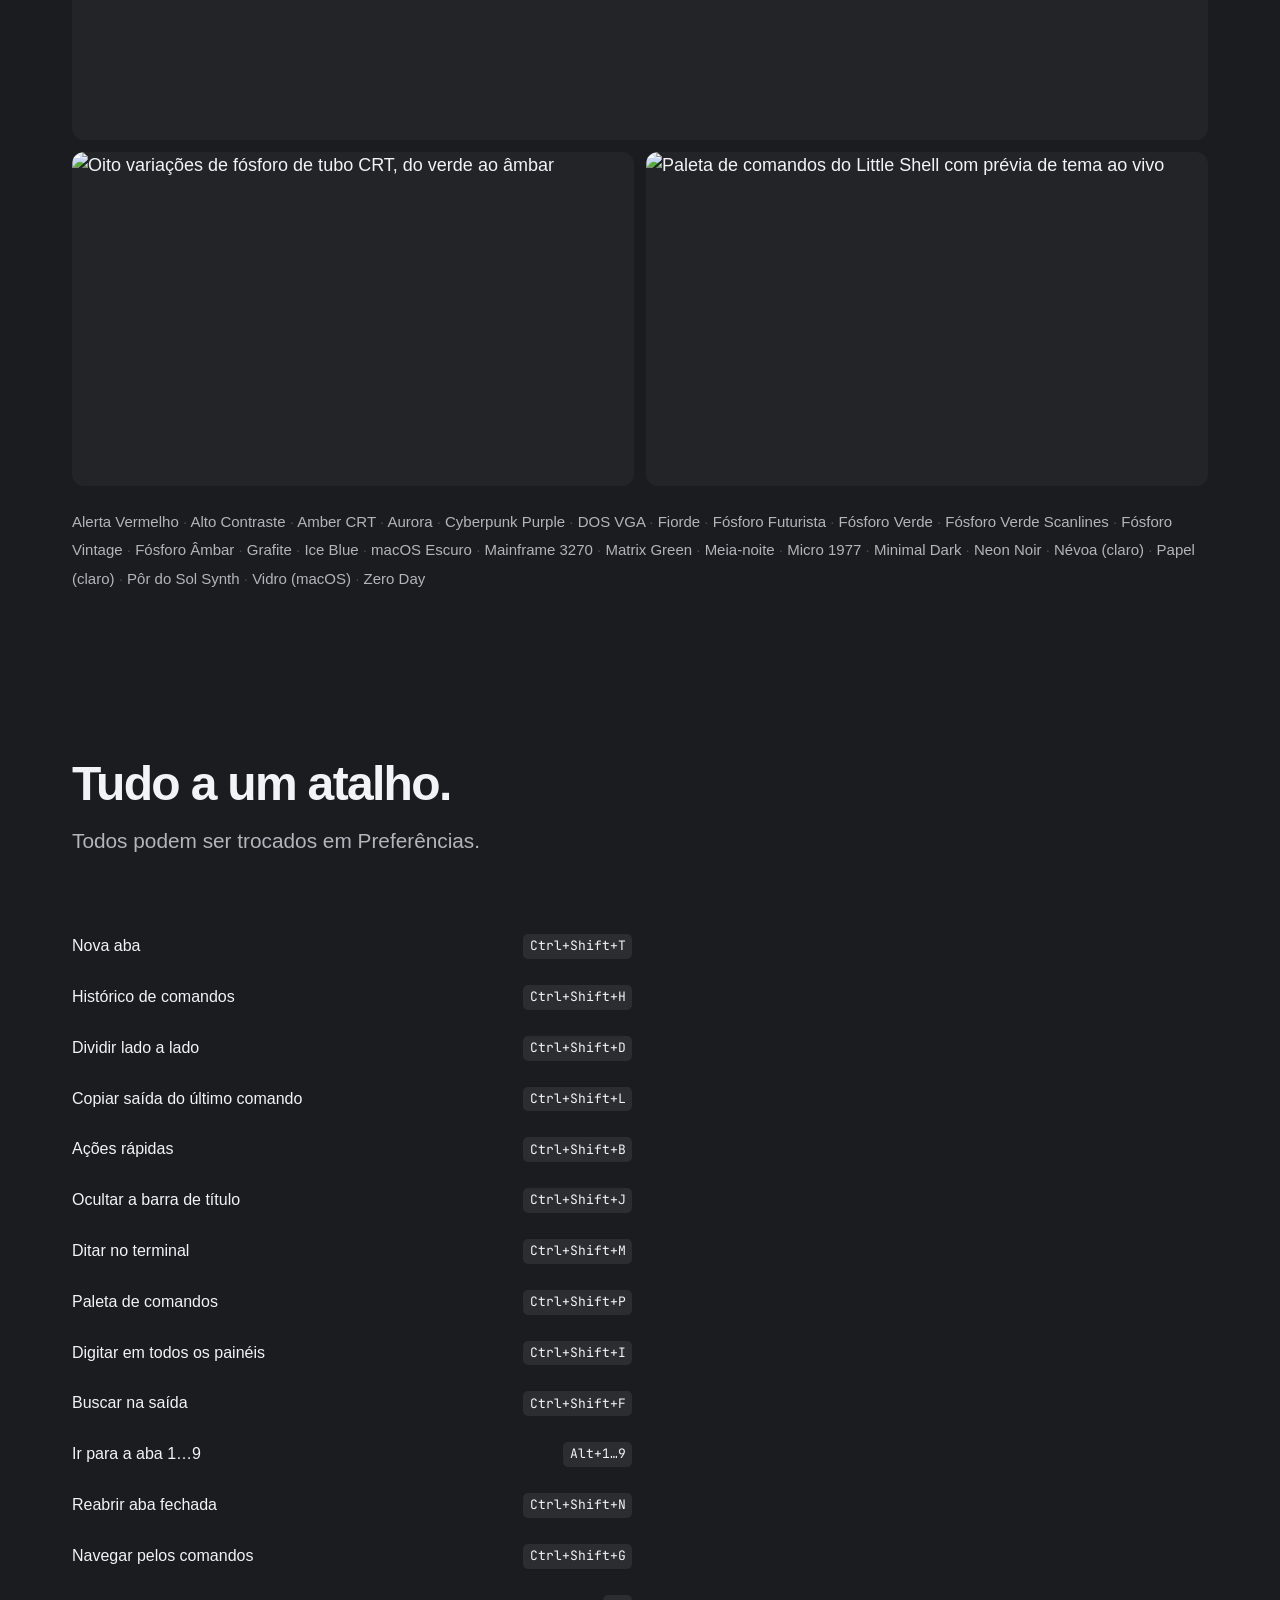
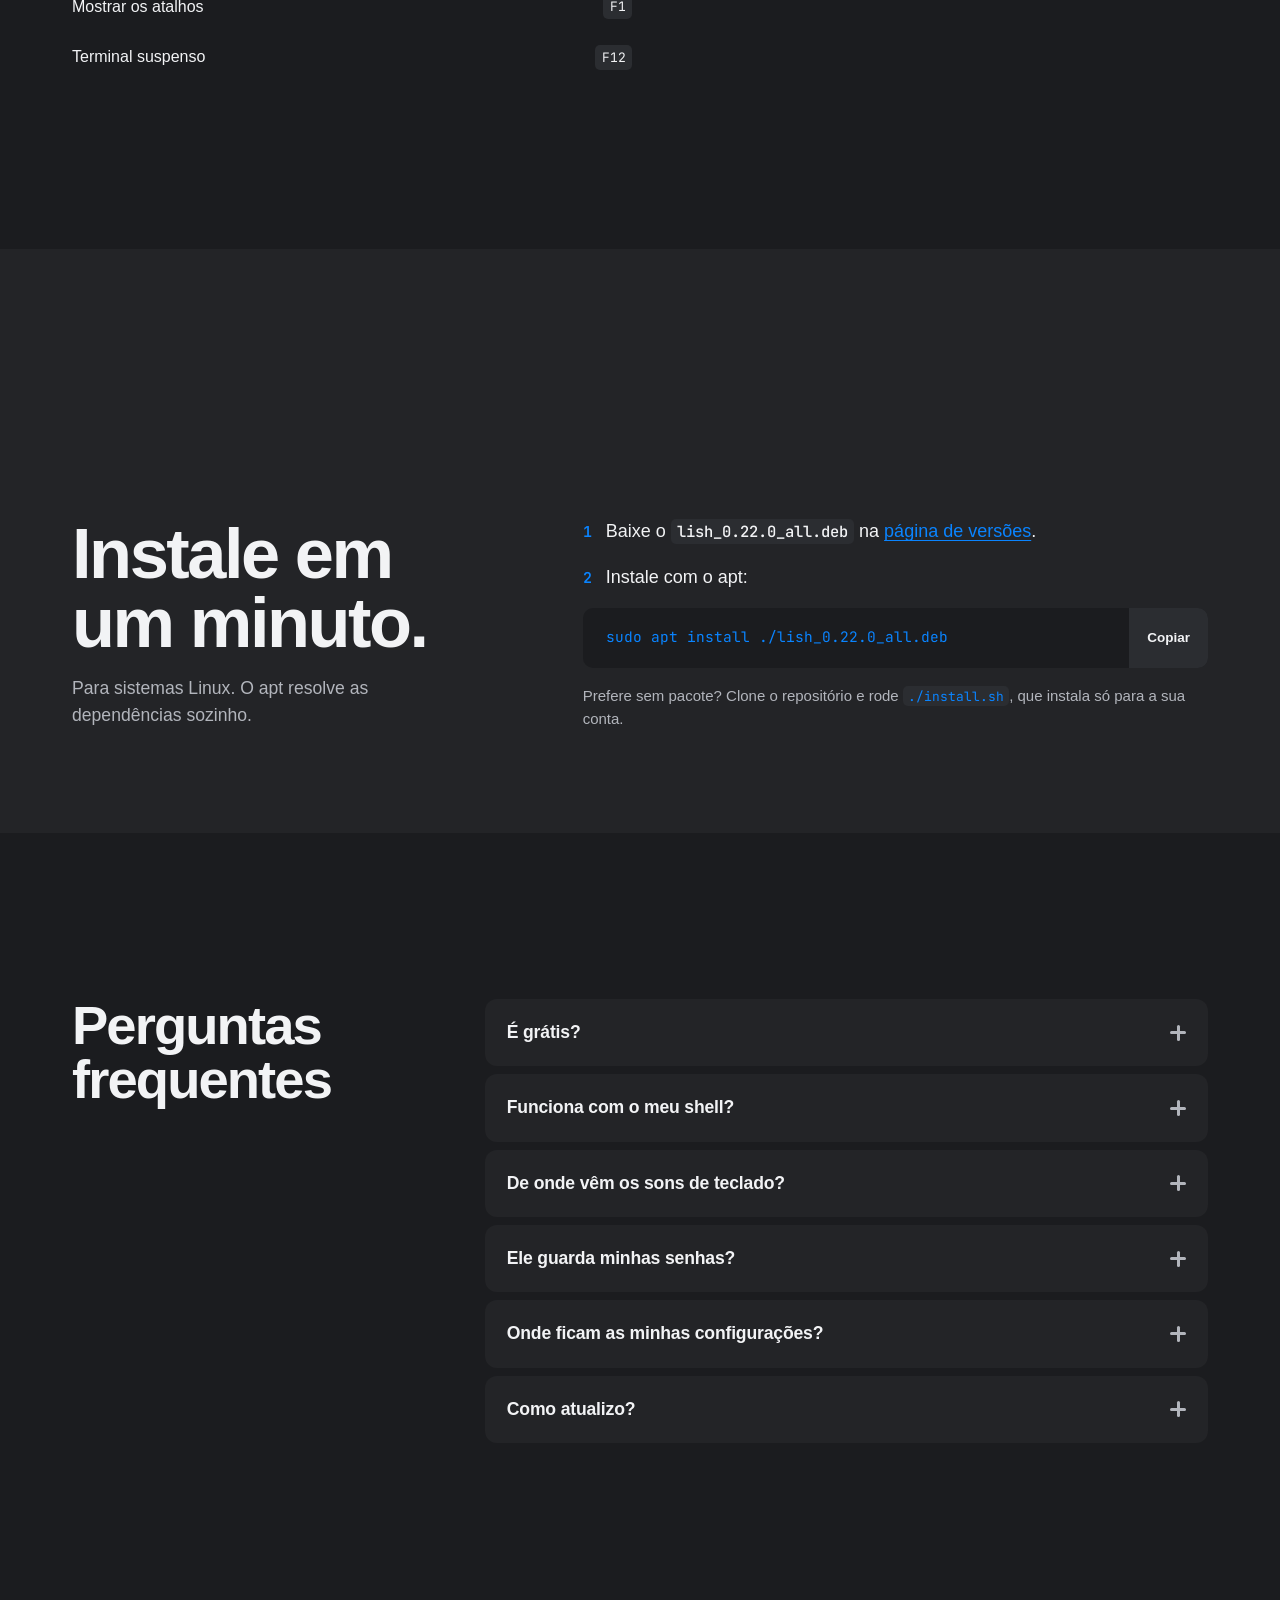
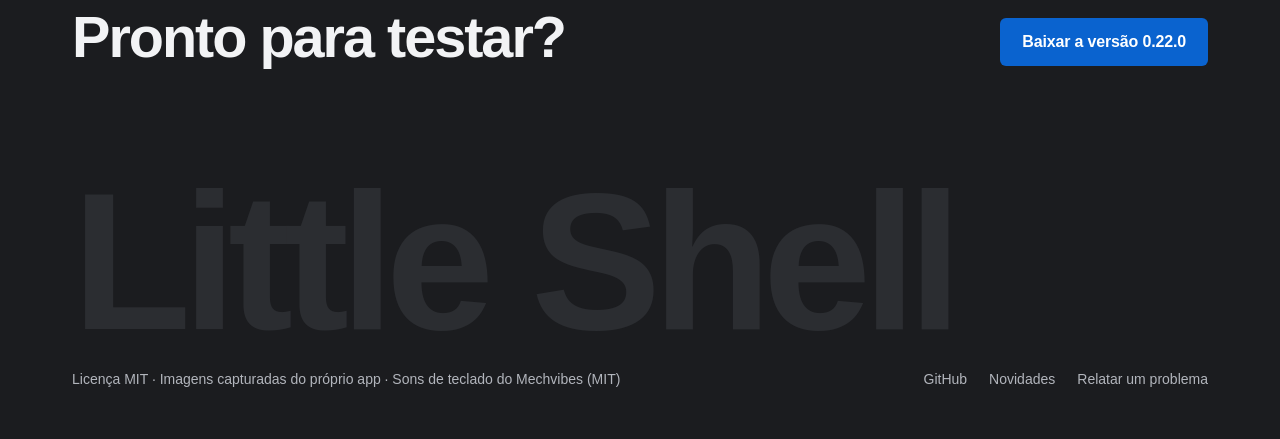
==== commit 99b90ed5: "Themes: subtle depth across every theme, and three premium additions Give the chrome a soft macOS-st" ====
--- a/docs/index.html
+++ b/docs/index.html
@@ -4,9 +4,9 @@
 <meta charset="utf-8">
 <meta name="viewport" content="width=device-width, initial-scale=1, viewport-fit=cover">
 <title>Little Shell</title>
-<meta name="description" content="Terminal nativo para Linux que abre em menos de um segundo: 23 temas CRT e neon, som de 18 teclados mecânicos reais, monitor de recursos e um laboratório CTF para testar no navegador. Grátis e de código aberto.">
+<meta name="description" content="Terminal nativo para Linux que abre em menos de um segundo: 26 temas CRT e neon, som de 18 teclados mecânicos reais, monitor de recursos e um laboratório CTF para testar no navegador. Grátis e de código aberto.">
 <meta property="og:title" content="Little Shell">
-<meta property="og:description" content="Terminal nativo para Linux: 23 temas, som de teclado mecânico, monitor de recursos e um CTF para experimentar no navegador.">
+<meta property="og:description" content="Terminal nativo para Linux: 26 temas, som de teclado mecânico, monitor de recursos e um CTF para experimentar no navegador.">
 <meta property="og:image" content="https://hiagolim11.github.io/lish/screenshots/hero.png">
 <meta name="theme-color" content="#0a0d0b">
 <link rel="icon" href="data:image/svg+xml,%3Csvg xmlns='http://www.w3.org/2000/svg' viewBox='0 0 32 32'%3E%3Crect width='32' height='32' rx='7' fill='%2326282d'/%3E%3Cpath d='M10 10l6 6-6 6' fill='none' stroke='%23f5f5f7' stroke-width='3' stroke-linecap='round' stroke-linejoin='round'/%3E%3Crect x='18' y='20' width='7' height='3' rx='1.5' fill='%230a84ff'/%3E%3C/svg%3E">
@@ -316,7 +316,7 @@
   <section class="hero" aria-labelledby="hero-title">
     <div class="container">
       <h1 id="hero-title"><span class="ln"><span>Um terminal com</span></span><span class="ln"><span>cara própria.</span></span></h1>
-      <p class="lead hero-lead reveal">Nativo para Linux, abre em menos de um segundo. 23 temas CRT e neon, som de 18 teclados mecânicos reais e um monitor de recursos. Sem Electron, sem navegador, sem telemetria: teste agora mesmo, aqui embaixo.</p>
+      <p class="lead hero-lead reveal">Nativo para Linux, abre em menos de um segundo. 26 temas CRT e neon, som de 18 teclados mecânicos reais e um monitor de recursos. Sem Electron, sem navegador, sem telemetria: teste agora mesmo, aqui embaixo.</p>
       <div class="hero-actions reveal">
         <a class="btn" href="https://github.com/Hiagolim11/lish/releases/latest">Baixar a versão 0.22.0</a>
         <a class="btn secondary" href="https://github.com/Hiagolim11/lish">Ver o código</a>
@@ -334,7 +334,7 @@
         <circle cx="158" cy="120" r="6" fill="#28c840"/>
         <rect x="108" y="140" width="248" height="130" rx="9" fill="#141518"/>
         <text x="124" y="170" font-family="'JetBrains Mono', monospace" font-size="15" fill="#d7dce2">$ lish</text>
-        <text x="124" y="198" font-family="'JetBrains Mono', monospace" font-size="15" fill="#8a93a0">23 temas · ~2,5 MB</text>
+        <text x="124" y="198" font-family="'JetBrains Mono', monospace" font-size="15" fill="#8a93a0">26 temas · ~2,5 MB</text>
         <text x="124" y="226" font-family="'JetBrains Mono', monospace" font-size="15" fill="#0a84ff">›<tspan fill="#d7dce2"> _</tspan></text>
       </svg>
     </div>
@@ -490,7 +490,7 @@
   <section id="temas" aria-labelledby="temas-title">
     <div class="container">
       <div class="head reveal">
-        <h2 id="temas-title">23 temas fáceis de ler.</h2>
+        <h2 id="temas-title">26 temas fáceis de ler.</h2>
         <p>Do minimalista ao fósforo de tubo CRT. Cada um passa no teste de contraste WCAG, e você ainda pode pôr uma imagem de fundo atrás do texto.</p>
       </div>
       <div class="themes-grid">
@@ -501,7 +501,7 @@
         <div class="theme-shot reveal"><img src="screenshots/phosphor.png" width="1600" height="500" loading="lazy" alt="Oito variações de fósforo de tubo CRT, do verde ao âmbar"></div>
         <div class="theme-shot reveal"><img src="screenshots/palette.png" width="1280" height="760" loading="lazy" alt="Paleta de comandos do Little Shell com prévia de tema ao vivo"></div>
       </div>
-      <p class="theme-list reveal" aria-label="Todos os temas"><span>Alerta Vermelho</span><span>Alto Contraste</span><span>Amber CRT</span><span>Aurora</span><span>Cyberpunk Purple</span><span>DOS VGA</span><span>Fósforo Futurista</span><span>Fósforo Verde</span><span>Fósforo Verde Scanlines</span><span>Fósforo Vintage</span><span>Fósforo Âmbar</span><span>Grafite</span><span>Ice Blue</span><span>Mainframe 3270</span><span>Matrix Green</span><span>Micro 1977</span><span>Minimal Dark</span><span>Neon Noir</span><span>Névoa (claro)</span><span>Papel (claro)</span><span>Pôr do Sol Synth</span><span>Vidro (macOS)</span><span>Zero Day</span></p>
+      <p class="theme-list reveal" aria-label="Todos os temas"><span>Alerta Vermelho</span><span>Alto Contraste</span><span>Amber CRT</span><span>Aurora</span><span>Cyberpunk Purple</span><span>DOS VGA</span><span>Fiorde</span><span>Fósforo Futurista</span><span>Fósforo Verde</span><span>Fósforo Verde Scanlines</span><span>Fósforo Vintage</span><span>Fósforo Âmbar</span><span>Grafite</span><span>Ice Blue</span><span>macOS Escuro</span><span>Mainframe 3270</span><span>Matrix Green</span><span>Meia-noite</span><span>Micro 1977</span><span>Minimal Dark</span><span>Neon Noir</span><span>Névoa (claro)</span><span>Papel (claro)</span><span>Pôr do Sol Synth</span><span>Vidro (macOS)</span><span>Zero Day</span></p>
     </div>
   </section>
 
@@ -628,7 +628,7 @@
   }
 })();
 </script>
-<script type="application/json" id="demo-data">{"version":"0.22.0","default_theme":"minimal-dark","themes":[{"id":"red-alert","name":"Alerta Vermelho","author":"Little Shell","dark":true,"font":null,"ui":{"background":"#140607","surface":"#1f0a0c","foreground":"#ffe3e3","accent":"#ff4d5e","border":"#6b1f27","muted":"#c27a80","danger":"#ffb347"},"term":{"background":"#120405","foreground":"#f4d6d6","cursor":"#ff4d5e","selection_background":"#8a2430","selection_foreground":"#ffffff"},"ansi":["#2a0d10","#ff5c6c","#6fd08c","#ffcf5c","#6fa8ff","#e08cff","#5fd7d7","#f0d0d0","#a34c55","#ff8090","#8ff0a8","#ffe08a","#92c0ff","#f0b0ff","#8ff0f0","#ffffff"],"fx":{"matrix":"#ff4d5e","scanlines":0.04,"glow":0.2,"vignette":0.45,"noise":0.0,"flicker":0.0,"curvature":0.0,"rain":false}},{"id":"high-contrast","name":"Alto Contraste","author":"Little Shell","dark":true,"font":null,"ui":{"background":"#000000","surface":"#0a0a0a","foreground":"#ffffff","accent":"#ffff00","border":"#ffffff","muted":"#d9d9d9","danger":"#ff6b6b"},"term":{"background":"#000000","foreground":"#ffffff","cursor":"#ffff00","selection_background":"#ffff00","selection_foreground":"#000000"},"ansi":["#000000","#ff6b6b","#5dff6b","#ffe14d","#7cb8ff","#ff8cff","#5cf2ff","#e6e6e6","#b3b3b3","#ff9090","#8dff95","#fff27a","#a8d0ff","#ffb0ff","#9cf8ff","#ffffff"],"fx":{"matrix":"#ffff00","scanlines":0.0,"glow":0.0,"vignette":0.0,"noise":0.0,"flicker":0.0,"curvature":0.0,"rain":false}},{"id":"amber-crt","name":"Amber CRT","author":"Little Shell","dark":true,"font":null,"ui":{"background":"#100b03","surface":"#1a1206","foreground":"#ffe8b0","accent":"#ffb000","border":"#6e4d0c","muted":"#a07732","danger":"#ff5f56"},"term":{"background":"#090600","foreground":"#ffc24b","cursor":"#fff0c2","selection_background":"#805b12","selection_foreground":"#ffffff"},"ansi":["#120d04","#df553f","#a8b84c","#ffb000","#d28b35","#cc7a4b","#e0a84f","#ead7ac","#806233","#ff725c","#c7d96b","#ffd066","#e7aa59","#ed9b6c","#f2c06e","#fff0ce"],"fx":{"matrix":"#ffb000","scanlines":0.18,"glow":0.0,"vignette":0.0,"noise":0.0,"flicker":0.0,"curvature":0.0,"rain":true}},{"id":"aurora","name":"Aurora","author":"Little Shell","dark":true,"font":null,"ui":{"background":"#0b1220","surface":"#111a2c","foreground":"#e6edf7","accent":"#5eead4","border":"#23314d","muted":"#8fa3c4","danger":"#f87171"},"term":{"background":"#091019","foreground":"#dbe5f3","cursor":"#5eead4","selection_background":"#22385a","selection_foreground":"#ffffff"},"ansi":["#172238","#f87171","#5eead4","#fcd34d","#60a5fa","#a78bfa","#67e8f9","#cbd5e1","#546b90","#fca5a5","#99f6e4","#fde68a","#93c5fd","#c4b5fd","#a5f3fc","#f8fafc"],"fx":{"matrix":"#5eead4","scanlines":0.0,"glow":0.08,"vignette":0.2,"noise":0.0,"flicker":0.0,"curvature":0.0,"rain":false}},{"id":"cyberpunk-purple","name":"Cyberpunk Purple","author":"Little Shell","dark":true,"font":null,"ui":{"background":"#090612","surface":"#140d21","foreground":"#f6eaff","accent":"#df5cff","border":"#63347c","muted":"#9a72ab","danger":"#ff5370"},"term":{"background":"#06030d","foreground":"#e7b8ff","cursor":"#4dfff3","selection_background":"#63347c","selection_foreground":"#ffffff"},"ansi":["#100a19","#ff5370","#5dffa7","#ffe66d","#55b9ff","#df5cff","#4dfff3","#e9dcf0","#755c84","#ff7890","#87ffc1","#fff09a","#82ccff","#ec8dff","#81fff7","#ffffff"],"fx":{"matrix":"#df5cff","scanlines":0.1,"glow":0.0,"vignette":0.0,"noise":0.0,"flicker":0.0,"curvature":0.0,"rain":true}},{"id":"phosphor-dos","name":"DOS VGA","author":"Little Shell (inspirado no Cool Retro Term)","dark":true,"font":"Terminus","ui":{"background":"#070707","surface":"#0e0e0e","foreground":"#e1e1e1","accent":"#c8c8c8","border":"#4c4c4c","muted":"#7c7c7c","danger":"#f16c6c"},"term":{"background":"#000000","foreground":"#c8c8c8","cursor":"#dbdbdb","selection_background":"#b0b0b0","selection_foreground":"#000000"},"ansi":["#000000","#ec0000","#00aa00","#b75b00","#5c69e0","#c039c0","#00aaaa","#aaaaaa","#646464","#ff5555","#55ff55","#ffff55","#5f5fff","#ff55ff","#55ffff","#ffffff"],"fx":{"matrix":"#c8c8c8","scanlines":0.1,"glow":0.25,"vignette":0.45,"noise":0.06,"flicker":0.05,"curvature":0.35,"rain":false}},{"id":"phosphor-futuristic","name":"Fósforo Futurista","author":"Little Shell (inspirado no Cool Retro Term)","dark":true,"font":null,"ui":{"background":"#040607","surface":"#080b0e","foreground":"#b1cae5","accent":"#729fcf","border":"#2b3c4f","muted":"#597ca1","danger":"#dc626e"},"term":{"background":"#02050a","foreground":"#729fcf","cursor":"#a3c1e0","selection_background":"#648cb6","selection_foreground":"#02050a"},"ansi":["#141e2a","#57799e","#577a9e","#6289b2","#57799e","#57799e","#5b7fa6","#678fba","#49698b","#6086ae","#6992be","#729fcf","#597ca1","#648cb6","#95b7db","#c0d4e9"],"fx":{"matrix":"#729fcf","scanlines":0.0,"glow":0.7,"vignette":0.35,"noise":0.04,"flicker":0.03,"curvature":0.2,"rain":false}},{"id":"phosphor-green","name":"Fósforo Verde","author":"Little Shell (inspirado no Cool Retro Term)","dark":true,"font":"Terminus","ui":{"background":"#000704","surface":"#010e07","foreground":"#79e3ac","accent":"#0ccc68","border":"#054e28","muted":"#088c47","danger":"#c26d54"},"term":{"background":"#000a05","foreground":"#0ccc68","cursor":"#61de9d","selection_background":"#0bb45c","selection_foreground":"#000a05"},"ansi":["#022915","#088c47","#09974d","#0aaf59","#088c47","#088f49","#0aa353","#0bb85e","#07773d","#0aab57","#0bbc60","#0ccc68","#099f51","#0bb45c","#49d98e","#92e8bb"],"fx":{"matrix":"#0ccc68","scanlines":0.06,"glow":0.5,"vignette":0.55,"noise":0.12,"flicker":0.1,"curvature":0.45,"rain":false}},{"id":"phosphor-scanlines","name":"Fósforo Verde Scanlines","author":"Little Shell (inspirado no Cool Retro Term)","dark":true,"font":"Terminus","ui":{"background":"#040903","surface":"#091206","foreground":"#b7ff9e","accent":"#7cff4f","border":"#2f611e","muted":"#48942e","danger":"#de7a4e"},"term":{"background":"#030a01","foreground":"#7cff4f","cursor":"#aaff8d","selection_background":"#6de046","selection_foreground":"#030a01"},"ansi":["#16310d","#52a834","#5cbd3a","#6bdb44","#48942e","#57b237","#63cc3f","#70e647","#377422","#68d642","#72eb49","#7cff4f","#61c73e","#6de046","#9dff7b","#c4ffb0"],"fx":{"matrix":"#7cff4f","scanlines":0.32,"glow":0.6,"vignette":0.5,"noise":0.1,"flicker":0.08,"curvature":0.4,"rain":false}},{"id":"phosphor-vintage","name":"Fósforo Vintage","author":"Little Shell (inspirado no Cool Retro Term)","dark":true,"font":"Terminus","ui":{"background":"#000902","surface":"#001204","foreground":"#73ff95","accent":"#00ff3e","border":"#006118","muted":"#009424","danger":"#bf7a49"},"term":{"background":"#000a02","foreground":"#00ff3e","cursor":"#59ff82","selection_background":"#00e037","selection_foreground":"#000a02"},"ansi":["#00310c","#00a829","#00bd2e","#00db35","#009424","#00b22b","#00cc32","#00e638","#00791d","#00d634","#00eb39","#00ff3e","#00c730","#00e037","#40ff6e","#8cffa8"],"fx":{"matrix":"#00ff3e","scanlines":0.28,"glow":0.5,"vignette":0.75,"noise":0.4,"flicker":0.45,"curvature":0.7,"rain":false}},{"id":"phosphor-amber","name":"Fósforo Âmbar","author":"Little Shell (inspirado no Cool Retro Term)","dark":true,"font":"Terminus","ui":{"background":"#090500","surface":"#120900","foreground":"#ffba73","accent":"#ff8100","border":"#613100","muted":"#bd6000","danger":"#ff5a3a"},"term":{"background":"#0a0500","foreground":"#ff8100","cursor":"#ffad59","selection_background":"#e07200","selection_foreground":"#0a0500"},"ansi":["#311900","#ba5e00","#bd5f00","#db6f00","#ba5e00","#ba5e00","#cc6700","#e67400","#9f5100","#d66c00","#eb7700","#ff8100","#c76500","#e07200","#ffa040","#ffc68c"],"fx":{"matrix":"#ff8100","scanlines":0.06,"glow":0.55,"vignette":0.55,"noise":0.12,"flicker":0.1,"curvature":0.45,"rain":false}},{"id":"graphite","name":"Grafite","author":"Little Shell","dark":true,"font":null,"ui":{"background":"#141517","surface":"#1b1c1f","foreground":"#e6e6e6","accent":"#8ab4f8","border":"#2e3034","muted":"#9a9da3","danger":"#f28b82"},"term":{"background":"#111214","foreground":"#dcdcdc","cursor":"#e6e6e6","selection_background":"#3a3d42","selection_foreground":"#ffffff"},"ansi":["#1e1f22","#f28b82","#a8dab5","#fdd663","#8ab4f8","#d7aefb","#78d9ec","#c8c8c8","#686c71","#f6aea9","#c6e9ce","#fee49b","#aecbfa","#e7c8fd","#a5e7f3","#f5f5f5"],"fx":{"matrix":"#8ab4f8","scanlines":0.0,"glow":0.0,"vignette":0.0,"noise":0.0,"flicker":0.0,"curvature":0.0,"rain":false}},{"id":"ice-blue","name":"Ice Blue","author":"Little Shell","dark":true,"font":null,"ui":{"background":"#061018","surface":"#0b1a26","foreground":"#e7f7ff","accent":"#54d7ff","border":"#22506a","muted":"#6995aa","danger":"#ff6b83"},"term":{"background":"#030b11","foreground":"#a9e9ff","cursor":"#ffffff","selection_background":"#1d607d","selection_foreground":"#ffffff"},"ansi":["#07131b","#ff6b83","#69e0b1","#d9df78","#59b8ff","#bb8cff","#54d7ff","#d7ecf5","#496c7e","#ff8da0","#8df0c8","#edf09b","#83ccff","#d0aaff","#85e6ff","#ffffff"],"fx":{"matrix":"#54d7ff","scanlines":0.08,"glow":0.0,"vignette":0.0,"noise":0.0,"flicker":0.0,"curvature":0.0,"rain":true}},{"id":"phosphor-mainframe","name":"Mainframe 3270","author":"Little Shell (inspirado no Cool Retro Term)","dark":true,"font":"IBM 3270","ui":{"background":"#020904","surface":"#041209","foreground":"#94ffb6","accent":"#3cff7a","border":"#17612e","muted":"#239447","danger":"#ce7a58"},"term":{"background":"#010a04","foreground":"#3cff7a","cursor":"#80ffa9","selection_background":"#35e06b","selection_foreground":"#010a04"},"ansi":["#0a3117","#28a851","#2cbd5a","#34db69","#239447","#2ab255","#30cc62","#36e66e","#1b7638","#32d666","#37eb70","#3cff7a","#2fc75f","#35e06b","#6dff9b","#a7ffc3"],"fx":{"matrix":"#3cff7a","scanlines":0.04,"glow":0.35,"vignette":0.4,"noise":0.06,"flicker":0.04,"curvature":0.25,"rain":false}},{"id":"matrix-green","name":"Matrix Green","author":"Little Shell","dark":true,"font":null,"ui":{"background":"#02090b","surface":"#080f14","foreground":"#eafff8","accent":"#29ff9a","border":"#145c48","muted":"#4d8572","danger":"#ff7383"},"term":{"background":"#00090b","foreground":"#72ffcb","cursor":"#e8fff7","selection_background":"#12664a","selection_foreground":"#ffffff"},"ansi":["#07100f","#ff5b6e","#2de391","#e4d769","#44a8ff","#d779ff","#39d9d0","#c8e6dc","#427064","#ff7383","#50ffad","#fff083","#72c0ff","#e69aff","#68fff4","#f0fff9"],"fx":{"matrix":"#14ff8a","scanlines":0.12,"glow":0.0,"vignette":0.0,"noise":0.0,"flicker":0.0,"curvature":0.0,"rain":true}},{"id":"phosphor-1977","name":"Micro 1977","author":"Little Shell (inspirado no Cool Retro Term)","dark":true,"font":"VT323","ui":{"background":"#020905","surface":"#03120a","foreground":"#8dffc2","accent":"#2fff91","border":"#126137","muted":"#1b9454","danger":"#cb7a5e"},"term":{"background":"#000a05","foreground":"#2fff91","cursor":"#78ffb8","selection_background":"#29e080","selection_foreground":"#000a05"},"ansi":["#08311b","#1fa860","#23bd6b","#28db7d","#1b9454","#21b266","#26cc74","#2ae682","#157743","#27d67a","#2beb85","#2fff91","#25c771","#29e080","#63ffac","#a1ffce"],"fx":{"matrix":"#2fff91","scanlines":0.3,"glow":0.5,"vignette":0.6,"noise":0.14,"flicker":0.12,"curvature":0.55,"rain":false}},{"id":"minimal-dark","name":"Minimal Dark","author":"Little Shell","dark":true,"font":null,"ui":{"background":"#111315","surface":"#181b1e","foreground":"#e4e7e9","accent":"#a8b0b5","border":"#343a3e","muted":"#7d858a","danger":"#e06c75"},"term":{"background":"#0d0f10","foreground":"#d5d8da","cursor":"#ffffff","selection_background":"#454b50","selection_foreground":"#ffffff"},"ansi":["#161819","#d26a73","#8eae7b","#c6aa65","#719ac2","#a68bb8","#72aaaa","#c9ccce","#656b6e","#e28189","#a5c391","#dcc17d","#89b2d8","#bca2cc","#89c1c1","#f2f3f4"],"fx":{"matrix":"#a8b0b5","scanlines":0.05,"glow":0.0,"vignette":0.0,"noise":0.0,"flicker":0.0,"curvature":0.0,"rain":true}},{"id":"neon-noir","name":"Neon Noir","author":"Little Shell","dark":true,"font":null,"ui":{"background":"#0a0912","surface":"#12101d","foreground":"#f2ecff","accent":"#ff3ea5","border":"#2c2342","muted":"#9a8fbc","danger":"#ff5e5e"},"term":{"background":"#08070f","foreground":"#e9e3ff","cursor":"#2de2e6","selection_background":"#3a1d4d","selection_foreground":"#ffffff"},"ansi":["#15121f","#ff4f8b","#2bf5a4","#ffd84d","#4d9dff","#ff3ea5","#2de2e6","#d8d0f0","#6b608d","#ff7eaa","#6bffc4","#ffe47f","#82bbff","#ff7cc6","#7cf0f2","#ffffff"],"fx":{"matrix":"#ff3ea5","scanlines":0.03,"glow":0.25,"vignette":0.35,"noise":0.0,"flicker":0.0,"curvature":0.0,"rain":false}},{"id":"mist-light","name":"Névoa (claro)","author":"Little Shell","dark":false,"font":null,"ui":{"background":"#eef1f5","surface":"#e3e8ef","foreground":"#1c2430","accent":"#2563eb","border":"#c3ccd8","muted":"#566273","danger":"#c81e1e"},"term":{"background":"#f5f7fa","foreground":"#1f2733","cursor":"#2563eb","selection_background":"#cddcfa","selection_foreground":"#0f1620"},"ansi":["#1f2733","#c81e1e","#1d7a3a","#946300","#2563eb","#8b3fc9","#0e7490","#5b6575","#47515f","#dc2424","#15803d","#a16207","#1d4ed8","#7e22ce","#0f766e","#64707f"],"fx":{"matrix":"#2563eb","scanlines":0.0,"glow":0.0,"vignette":0.0,"noise":0.0,"flicker":0.0,"curvature":0.0,"rain":false}},{"id":"paper-light","name":"Papel (claro)","author":"Little Shell","dark":false,"font":null,"ui":{"background":"#f6f4ef","surface":"#ebe8e1","foreground":"#22262a","accent":"#0b5cad","border":"#c9c4b8","muted":"#5c6166","danger":"#b42318"},"term":{"background":"#fbfaf7","foreground":"#1f2328","cursor":"#0b5cad","selection_background":"#cfe3fa","selection_foreground":"#111417"},"ansi":["#1f2328","#b42318","#2e6b1f","#8a5a00","#0b5cad","#8a3fa0","#0f6e75","#5f6670","#4b5259","#d1242f","#1a7f37","#9a6700","#0969da","#8250df","#1b7c83","#636a73"],"fx":{"matrix":"#0b5cad","scanlines":0.0,"glow":0.0,"vignette":0.0,"noise":0.0,"flicker":0.0,"curvature":0.0,"rain":false}},{"id":"synthwave-sunset","name":"Pôr do Sol Synth","author":"Little Shell","dark":true,"font":null,"ui":{"background":"#170f26","surface":"#1f1533","foreground":"#fbe9ff","accent":"#ff8a5c","border":"#3d2a5c","muted":"#b39dd1","danger":"#ff4d6d"},"term":{"background":"#140c22","foreground":"#f6e3ff","cursor":"#ff8a5c","selection_background":"#4a2a63","selection_foreground":"#ffffff"},"ansi":["#23173a","#ff5c8a","#72f1b8","#fede5d","#36f9f6","#ff7edb","#67e8f9","#e8d8f5","#736195","#ff86a8","#9cf5cd","#fff08a","#7dfbf9","#ffa8e8","#9aeffc","#ffffff"],"fx":{"matrix":"#ff7edb","scanlines":0.02,"glow":0.18,"vignette":0.3,"noise":0.0,"flicker":0.0,"curvature":0.0,"rain":false}},{"id":"mac-glass","name":"Vidro (macOS)","author":"Little Shell","dark":false,"font":null,"ui":{"background":"#f4f4f7","surface":"#eaeaef","foreground":"#1d1d1f","accent":"#007aff","border":"#d7d7dd","muted":"#86868b","danger":"#ff3b30"},"term":{"background":"#fbfbfd","foreground":"#1d1d1f","cursor":"#007aff","selection_background":"#b3d7ff","selection_foreground":"#0b0b0c"},"ansi":["#2b2b2e","#ff3b30","#28cd41","#ff9f0a","#007aff","#bf5af2","#5ac8fa","#8e8e93","#48484a","#ff6961","#30d158","#ffd60a","#409cff","#da8fff","#70d7ff","#c7c7cc"],"fx":{"matrix":"#007aff","scanlines":0.0,"glow":0.0,"vignette":0.0,"noise":0.0,"flicker":0.0,"curvature":0.0,"rain":false}},{"id":"zero-day","name":"Zero Day","author":"Little Shell","dark":true,"font":null,"ui":{"background":"#060a08","surface":"#0b120e","foreground":"#d6ffe6","accent":"#39ff88","border":"#17331f","muted":"#6fa585","danger":"#ff4f6d"},"term":{"background":"#040806","foreground":"#c8f7d9","cursor":"#39ff88","selection_background":"#1d4d33","selection_foreground":"#eafff1"},"ansi":["#0d1a12","#ff5c7a","#39ff88","#e8ff59","#4dd2ff","#c77dff","#2ef2d0","#b8d9c4","#427056","#ff8aa0","#7dffb2","#f3ff8c","#8ae3ff","#dcaaff","#7af8e3","#ecfff4"],"fx":{"matrix":"#39ff88","scanlines":0.03,"glow":0.12,"vignette":0.25,"noise":0.0,"flicker":0.0,"curvature":0.0,"rain":true}}],"profiles":[{"id":"developer","name":"Desenvolvimento","description":"Visual sóbrio e sem distrações.","theme":"minimal-dark","font_size":11,"effects":false,"sound":false,"panel":false},{"id":"focus","name":"Foco","description":"Terminal limpo em azul, sem painel lateral.","theme":"ice-blue","font_size":12,"effects":false,"sound":false,"panel":false},{"id":"retro","name":"Retro Hacker","description":"Identidade visual completa, com chuva digital e efeitos.","theme":"matrix-green","font_size":11,"effects":true,"sound":false,"panel":true},{"id":"crt","name":"Retrô CRT","description":"Monitor de fósforo âmbar com brilho, curvatura e ruído, inspirado no Cool Retro Term.","theme":"phosphor-amber","font_size":12,"effects":true,"sound":false,"panel":false}],"actions":[{"id":"identity","label":"Identidade","command":"printf '\\nUSER: '; whoami; printf 'HOST: '; hostname; printf 'KERNEL: '; uname -r","fields":[],"in_terminal":false},{"id":"network","label":"Interfaces de rede","command":"command -v ip >/dev/null && ip -brief address || echo 'Comando ip nao encontrado'","fields":[],"in_terminal":false},{"id":"ports","label":"Portas locais","command":"command -v ss >/dev/null && ss -tulpen || echo 'Comando ss nao encontrado'","fields":[],"in_terminal":false},{"id":"routes","label":"Rotas","command":"command -v ip >/dev/null && ip route || echo 'Comando ip nao encontrado'","fields":[],"in_terminal":false},{"id":"processes","label":"Processos ativos","command":"ps aux --sort=-%cpu | head -15","fields":[],"in_terminal":false},{"id":"ping","label":"Pingar host","command":"ping -c {vezes=4} {host}","fields":[{"name":"vezes","default":"4"},{"name":"host","default":null}],"in_terminal":false},{"id":"services","label":"Serviços de um alvo","command":"nmap -sV {alvo}","fields":[{"name":"alvo","default":null}],"in_terminal":false},{"id":"ssh","label":"Conexões SSH","command":"printf 'SSH config:\\n'; ls -la ~/.ssh 2>/dev/null || echo 'Nenhuma configuracao SSH'","fields":[],"in_terminal":false},{"id":"health","label":"Saúde do sistema","command":"printf 'DISCO\\n'; df -h /; printf '\\nMEMORIA\\n'; free -h; printf '\\nUPTIME\\n'; uptime","fields":[],"in_terminal":false},{"id":"clear","label":"Limpar terminal","command":"clear","fields":[],"in_terminal":true}],"soundpacks":[{"id":"holy-pandas","name":"Holy Pandas","base":"audio/keys/holy-pandas/","press":["GENERIC_R0.mp3","GENERIC_R1.mp3","GENERIC_R2.mp3","GENERIC_R3.mp3","GENERIC_R4.mp3"],"release":"release/GENERIC.mp3","keys":{"Backspace":{"press":"BACKSPACE.mp3","release":"release/BACKSPACE.mp3"},"Enter":{"press":"ENTER.mp3","release":"release/ENTER.mp3"},"Space":{"press":"SPACE.mp3","release":"release/SPACE.mp3"}}},{"id":"mxblue-travel","name":"MX Blue - Full Travel","base":"audio/keys/mxblue-travel/","press":["press/GENERIC_R0.mp3","press/GENERIC_R1.mp3","press/GENERIC_R2.mp3","press/GENERIC_R3.mp3","press/GENERIC_R4.mp3"],"release":"release/GENERIC.mp3","keys":{}},{"id":"turquoise","name":"Turquoise (Full Travel)","base":"audio/keys/turquoise/","press":["press/GENERIC_R0.mp3","press/GENERIC_R1.mp3","press/GENERIC_R2.mp3","press/GENERIC_R3.mp3","press/GENERIC_R4.mp3"],"release":"release/GENERIC.mp3","keys":{"Backspace":{"press":"press/BACKSPACE.mp3","release":"release/BACKSPACE.mp3"},"Enter":{"press":"press/ENTER.mp3","release":"release/ENTER.mp3"},"Space":{"press":"press/SPACE.mp3","release":"release/SPACE.mp3"}}},{"id":"cream-travel","name":"Full Creamy Goodness","base":"audio/keys/cream-travel/","press":["press/GENERIC_R0.mp3","press/GENERIC_R1.mp3","press/GENERIC_R2.mp3","press/GENERIC_R3.mp3","press/GENERIC_R4.mp3"],"release":"release/GENERIC.mp3","keys":{"Backspace":{"press":"press/BACKSPACE.mp3","release":"release/BACKSPACE.mp3"},"Enter":{"press":"press/ENTER.mp3","release":"release/ENTER.mp3"},"Space":{"press":"press/SPACE.mp3","release":"release/SPACE.mp3"}}}]}</script>
+<script type="application/json" id="demo-data">{"version":"0.22.0","default_theme":"minimal-dark","themes":[{"id":"red-alert","name":"Alerta Vermelho","author":"Little Shell","dark":true,"font":null,"ui":{"background":"#140607","surface":"#1f0a0c","foreground":"#ffe3e3","accent":"#ff4d5e","border":"#6b1f27","muted":"#c27a80","danger":"#ffb347"},"term":{"background":"#120405","foreground":"#f4d6d6","cursor":"#ff4d5e","selection_background":"#8a2430","selection_foreground":"#ffffff"},"ansi":["#2a0d10","#ff5c6c","#6fd08c","#ffcf5c","#6fa8ff","#e08cff","#5fd7d7","#f0d0d0","#a34c55","#ff8090","#8ff0a8","#ffe08a","#92c0ff","#f0b0ff","#8ff0f0","#ffffff"],"fx":{"matrix":"#ff4d5e","scanlines":0.04,"glow":0.2,"vignette":0.45,"noise":0.0,"flicker":0.0,"curvature":0.0,"rain":false}},{"id":"high-contrast","name":"Alto Contraste","author":"Little Shell","dark":true,"font":null,"ui":{"background":"#000000","surface":"#0a0a0a","foreground":"#ffffff","accent":"#ffff00","border":"#ffffff","muted":"#d9d9d9","danger":"#ff6b6b"},"term":{"background":"#000000","foreground":"#ffffff","cursor":"#ffff00","selection_background":"#ffff00","selection_foreground":"#000000"},"ansi":["#000000","#ff6b6b","#5dff6b","#ffe14d","#7cb8ff","#ff8cff","#5cf2ff","#e6e6e6","#b3b3b3","#ff9090","#8dff95","#fff27a","#a8d0ff","#ffb0ff","#9cf8ff","#ffffff"],"fx":{"matrix":"#ffff00","scanlines":0.0,"glow":0.0,"vignette":0.0,"noise":0.0,"flicker":0.0,"curvature":0.0,"rain":false}},{"id":"amber-crt","name":"Amber CRT","author":"Little Shell","dark":true,"font":null,"ui":{"background":"#100b03","surface":"#1a1206","foreground":"#ffe8b0","accent":"#ffb000","border":"#6e4d0c","muted":"#a07732","danger":"#ff5f56"},"term":{"background":"#090600","foreground":"#ffc24b","cursor":"#fff0c2","selection_background":"#805b12","selection_foreground":"#ffffff"},"ansi":["#120d04","#df553f","#a8b84c","#ffb000","#d28b35","#cc7a4b","#e0a84f","#ead7ac","#806233","#ff725c","#c7d96b","#ffd066","#e7aa59","#ed9b6c","#f2c06e","#fff0ce"],"fx":{"matrix":"#ffb000","scanlines":0.18,"glow":0.0,"vignette":0.0,"noise":0.0,"flicker":0.0,"curvature":0.0,"rain":true}},{"id":"aurora","name":"Aurora","author":"Little Shell","dark":true,"font":null,"ui":{"background":"#0b1220","surface":"#111a2c","foreground":"#e6edf7","accent":"#5eead4","border":"#23314d","muted":"#8fa3c4","danger":"#f87171"},"term":{"background":"#091019","foreground":"#dbe5f3","cursor":"#5eead4","selection_background":"#22385a","selection_foreground":"#ffffff"},"ansi":["#172238","#f87171","#5eead4","#fcd34d","#60a5fa","#a78bfa","#67e8f9","#cbd5e1","#546b90","#fca5a5","#99f6e4","#fde68a","#93c5fd","#c4b5fd","#a5f3fc","#f8fafc"],"fx":{"matrix":"#5eead4","scanlines":0.0,"glow":0.08,"vignette":0.2,"noise":0.0,"flicker":0.0,"curvature":0.0,"rain":false}},{"id":"cyberpunk-purple","name":"Cyberpunk Purple","author":"Little Shell","dark":true,"font":null,"ui":{"background":"#090612","surface":"#140d21","foreground":"#f6eaff","accent":"#df5cff","border":"#63347c","muted":"#9a72ab","danger":"#ff5370"},"term":{"background":"#06030d","foreground":"#e7b8ff","cursor":"#4dfff3","selection_background":"#63347c","selection_foreground":"#ffffff"},"ansi":["#100a19","#ff5370","#5dffa7","#ffe66d","#55b9ff","#df5cff","#4dfff3","#e9dcf0","#755c84","#ff7890","#87ffc1","#fff09a","#82ccff","#ec8dff","#81fff7","#ffffff"],"fx":{"matrix":"#df5cff","scanlines":0.1,"glow":0.0,"vignette":0.0,"noise":0.0,"flicker":0.0,"curvature":0.0,"rain":true}},{"id":"phosphor-dos","name":"DOS VGA","author":"Little Shell (inspirado no Cool Retro Term)","dark":true,"font":"Terminus","ui":{"background":"#070707","surface":"#0e0e0e","foreground":"#e1e1e1","accent":"#c8c8c8","border":"#4c4c4c","muted":"#7c7c7c","danger":"#f16c6c"},"term":{"background":"#000000","foreground":"#c8c8c8","cursor":"#dbdbdb","selection_background":"#b0b0b0","selection_foreground":"#000000"},"ansi":["#000000","#ec0000","#00aa00","#b75b00","#5c69e0","#c039c0","#00aaaa","#aaaaaa","#646464","#ff5555","#55ff55","#ffff55","#5f5fff","#ff55ff","#55ffff","#ffffff"],"fx":{"matrix":"#c8c8c8","scanlines":0.1,"glow":0.25,"vignette":0.45,"noise":0.06,"flicker":0.05,"curvature":0.35,"rain":false}},{"id":"nord","name":"Fiorde","author":"Little Shell","dark":true,"font":null,"ui":{"background":"#2e3440","surface":"#3b4252","foreground":"#d8dee9","accent":"#88c0d0","border":"#434c5e","muted":"#7b88a1","danger":"#bf616a"},"term":{"background":"#2e3440","foreground":"#d8dee9","cursor":"#88c0d0","selection_background":"#434c5e","selection_foreground":"#eceff4"},"ansi":["#3b4252","#bf616a","#a3be8c","#ebcb8b","#81a1c1","#b48ead","#88c0d0","#e5e9f0","#4c566a","#bf616a","#a3be8c","#ebcb8b","#81a1c1","#b48ead","#8fbcbb","#eceff4"],"fx":{"matrix":"#88c0d0","scanlines":0.0,"glow":0.0,"vignette":0.0,"noise":0.0,"flicker":0.0,"curvature":0.0,"rain":false}},{"id":"phosphor-futuristic","name":"Fósforo Futurista","author":"Little Shell (inspirado no Cool Retro Term)","dark":true,"font":null,"ui":{"background":"#040607","surface":"#080b0e","foreground":"#b1cae5","accent":"#729fcf","border":"#2b3c4f","muted":"#597ca1","danger":"#dc626e"},"term":{"background":"#02050a","foreground":"#729fcf","cursor":"#a3c1e0","selection_background":"#648cb6","selection_foreground":"#02050a"},"ansi":["#141e2a","#57799e","#577a9e","#6289b2","#57799e","#57799e","#5b7fa6","#678fba","#49698b","#6086ae","#6992be","#729fcf","#597ca1","#648cb6","#95b7db","#c0d4e9"],"fx":{"matrix":"#729fcf","scanlines":0.0,"glow":0.7,"vignette":0.35,"noise":0.04,"flicker":0.03,"curvature":0.2,"rain":false}},{"id":"phosphor-green","name":"Fósforo Verde","author":"Little Shell (inspirado no Cool Retro Term)","dark":true,"font":"Terminus","ui":{"background":"#000704","surface":"#010e07","foreground":"#79e3ac","accent":"#0ccc68","border":"#054e28","muted":"#088c47","danger":"#c26d54"},"term":{"background":"#000a05","foreground":"#0ccc68","cursor":"#61de9d","selection_background":"#0bb45c","selection_foreground":"#000a05"},"ansi":["#022915","#088c47","#09974d","#0aaf59","#088c47","#088f49","#0aa353","#0bb85e","#07773d","#0aab57","#0bbc60","#0ccc68","#099f51","#0bb45c","#49d98e","#92e8bb"],"fx":{"matrix":"#0ccc68","scanlines":0.06,"glow":0.5,"vignette":0.55,"noise":0.12,"flicker":0.1,"curvature":0.45,"rain":false}},{"id":"phosphor-scanlines","name":"Fósforo Verde Scanlines","author":"Little Shell (inspirado no Cool Retro Term)","dark":true,"font":"Terminus","ui":{"background":"#040903","surface":"#091206","foreground":"#b7ff9e","accent":"#7cff4f","border":"#2f611e","muted":"#48942e","danger":"#de7a4e"},"term":{"background":"#030a01","foreground":"#7cff4f","cursor":"#aaff8d","selection_background":"#6de046","selection_foreground":"#030a01"},"ansi":["#16310d","#52a834","#5cbd3a","#6bdb44","#48942e","#57b237","#63cc3f","#70e647","#377422","#68d642","#72eb49","#7cff4f","#61c73e","#6de046","#9dff7b","#c4ffb0"],"fx":{"matrix":"#7cff4f","scanlines":0.32,"glow":0.6,"vignette":0.5,"noise":0.1,"flicker":0.08,"curvature":0.4,"rain":false}},{"id":"phosphor-vintage","name":"Fósforo Vintage","author":"Little Shell (inspirado no Cool Retro Term)","dark":true,"font":"Terminus","ui":{"background":"#000902","surface":"#001204","foreground":"#73ff95","accent":"#00ff3e","border":"#006118","muted":"#009424","danger":"#bf7a49"},"term":{"background":"#000a02","foreground":"#00ff3e","cursor":"#59ff82","selection_background":"#00e037","selection_foreground":"#000a02"},"ansi":["#00310c","#00a829","#00bd2e","#00db35","#009424","#00b22b","#00cc32","#00e638","#00791d","#00d634","#00eb39","#00ff3e","#00c730","#00e037","#40ff6e","#8cffa8"],"fx":{"matrix":"#00ff3e","scanlines":0.28,"glow":0.5,"vignette":0.75,"noise":0.4,"flicker":0.45,"curvature":0.7,"rain":false}},{"id":"phosphor-amber","name":"Fósforo Âmbar","author":"Little Shell (inspirado no Cool Retro Term)","dark":true,"font":"Terminus","ui":{"background":"#090500","surface":"#120900","foreground":"#ffba73","accent":"#ff8100","border":"#613100","muted":"#bd6000","danger":"#ff5a3a"},"term":{"background":"#0a0500","foreground":"#ff8100","cursor":"#ffad59","selection_background":"#e07200","selection_foreground":"#0a0500"},"ansi":["#311900","#ba5e00","#bd5f00","#db6f00","#ba5e00","#ba5e00","#cc6700","#e67400","#9f5100","#d66c00","#eb7700","#ff8100","#c76500","#e07200","#ffa040","#ffc68c"],"fx":{"matrix":"#ff8100","scanlines":0.06,"glow":0.55,"vignette":0.55,"noise":0.12,"flicker":0.1,"curvature":0.45,"rain":false}},{"id":"graphite","name":"Grafite","author":"Little Shell","dark":true,"font":null,"ui":{"background":"#141517","surface":"#1b1c1f","foreground":"#e6e6e6","accent":"#8ab4f8","border":"#2e3034","muted":"#9a9da3","danger":"#f28b82"},"term":{"background":"#111214","foreground":"#dcdcdc","cursor":"#e6e6e6","selection_background":"#3a3d42","selection_foreground":"#ffffff"},"ansi":["#1e1f22","#f28b82","#a8dab5","#fdd663","#8ab4f8","#d7aefb","#78d9ec","#c8c8c8","#686c71","#f6aea9","#c6e9ce","#fee49b","#aecbfa","#e7c8fd","#a5e7f3","#f5f5f5"],"fx":{"matrix":"#8ab4f8","scanlines":0.0,"glow":0.0,"vignette":0.0,"noise":0.0,"flicker":0.0,"curvature":0.0,"rain":false}},{"id":"ice-blue","name":"Ice Blue","author":"Little Shell","dark":true,"font":null,"ui":{"background":"#061018","surface":"#0b1a26","foreground":"#e7f7ff","accent":"#54d7ff","border":"#22506a","muted":"#6995aa","danger":"#ff6b83"},"term":{"background":"#030b11","foreground":"#a9e9ff","cursor":"#ffffff","selection_background":"#1d607d","selection_foreground":"#ffffff"},"ansi":["#07131b","#ff6b83","#69e0b1","#d9df78","#59b8ff","#bb8cff","#54d7ff","#d7ecf5","#496c7e","#ff8da0","#8df0c8","#edf09b","#83ccff","#d0aaff","#85e6ff","#ffffff"],"fx":{"matrix":"#54d7ff","scanlines":0.08,"glow":0.0,"vignette":0.0,"noise":0.0,"flicker":0.0,"curvature":0.0,"rain":true}},{"id":"mac-dark","name":"macOS Escuro","author":"Little Shell","dark":true,"font":null,"ui":{"background":"#1c1c1e","surface":"#2c2c2e","foreground":"#f5f5f7","accent":"#0a84ff","border":"#3a3a3c","muted":"#98989d","danger":"#ff453a"},"term":{"background":"#1c1c1e","foreground":"#e6e6ea","cursor":"#0a84ff","selection_background":"#2f4a6d","selection_foreground":"#ffffff"},"ansi":["#3a3a3c","#ff453a","#32d74b","#ffd60a","#0a84ff","#bf5af2","#64d2ff","#d1d1d6","#48484a","#ff6961","#30db5b","#ffe066","#409cff","#da8fff","#70d7ff","#f5f5f7"],"fx":{"matrix":"#0a84ff","scanlines":0.0,"glow":0.0,"vignette":0.0,"noise":0.0,"flicker":0.0,"curvature":0.0,"rain":false}},{"id":"phosphor-mainframe","name":"Mainframe 3270","author":"Little Shell (inspirado no Cool Retro Term)","dark":true,"font":"IBM 3270","ui":{"background":"#020904","surface":"#041209","foreground":"#94ffb6","accent":"#3cff7a","border":"#17612e","muted":"#239447","danger":"#ce7a58"},"term":{"background":"#010a04","foreground":"#3cff7a","cursor":"#80ffa9","selection_background":"#35e06b","selection_foreground":"#010a04"},"ansi":["#0a3117","#28a851","#2cbd5a","#34db69","#239447","#2ab255","#30cc62","#36e66e","#1b7638","#32d666","#37eb70","#3cff7a","#2fc75f","#35e06b","#6dff9b","#a7ffc3"],"fx":{"matrix":"#3cff7a","scanlines":0.04,"glow":0.35,"vignette":0.4,"noise":0.06,"flicker":0.04,"curvature":0.25,"rain":false}},{"id":"matrix-green","name":"Matrix Green","author":"Little Shell","dark":true,"font":null,"ui":{"background":"#02090b","surface":"#080f14","foreground":"#eafff8","accent":"#29ff9a","border":"#145c48","muted":"#4d8572","danger":"#ff7383"},"term":{"background":"#00090b","foreground":"#72ffcb","cursor":"#e8fff7","selection_background":"#12664a","selection_foreground":"#ffffff"},"ansi":["#07100f","#ff5b6e","#2de391","#e4d769","#44a8ff","#d779ff","#39d9d0","#c8e6dc","#427064","#ff7383","#50ffad","#fff083","#72c0ff","#e69aff","#68fff4","#f0fff9"],"fx":{"matrix":"#14ff8a","scanlines":0.12,"glow":0.0,"vignette":0.0,"noise":0.0,"flicker":0.0,"curvature":0.0,"rain":true}},{"id":"tokyo-night","name":"Meia-noite","author":"Little Shell","dark":true,"font":null,"ui":{"background":"#1a1b26","surface":"#24283b","foreground":"#c0caf5","accent":"#7aa2f7","border":"#2f334d","muted":"#565f89","danger":"#f7768e"},"term":{"background":"#1a1b26","foreground":"#c0caf5","cursor":"#7aa2f7","selection_background":"#283457","selection_foreground":"#c0caf5"},"ansi":["#15161e","#f7768e","#9ece6a","#e0af68","#7aa2f7","#bb9af7","#7dcfff","#a9b1d6","#414868","#f7768e","#9ece6a","#e0af68","#7aa2f7","#bb9af7","#7dcfff","#c0caf5"],"fx":{"matrix":"#7aa2f7","scanlines":0.0,"glow":0.0,"vignette":0.0,"noise":0.0,"flicker":0.0,"curvature":0.0,"rain":false}},{"id":"phosphor-1977","name":"Micro 1977","author":"Little Shell (inspirado no Cool Retro Term)","dark":true,"font":"VT323","ui":{"background":"#020905","surface":"#03120a","foreground":"#8dffc2","accent":"#2fff91","border":"#126137","muted":"#1b9454","danger":"#cb7a5e"},"term":{"background":"#000a05","foreground":"#2fff91","cursor":"#78ffb8","selection_background":"#29e080","selection_foreground":"#000a05"},"ansi":["#08311b","#1fa860","#23bd6b","#28db7d","#1b9454","#21b266","#26cc74","#2ae682","#157743","#27d67a","#2beb85","#2fff91","#25c771","#29e080","#63ffac","#a1ffce"],"fx":{"matrix":"#2fff91","scanlines":0.3,"glow":0.5,"vignette":0.6,"noise":0.14,"flicker":0.12,"curvature":0.55,"rain":false}},{"id":"minimal-dark","name":"Minimal Dark","author":"Little Shell","dark":true,"font":null,"ui":{"background":"#111315","surface":"#181b1e","foreground":"#e4e7e9","accent":"#a8b0b5","border":"#343a3e","muted":"#7d858a","danger":"#e06c75"},"term":{"background":"#0d0f10","foreground":"#d5d8da","cursor":"#ffffff","selection_background":"#454b50","selection_foreground":"#ffffff"},"ansi":["#161819","#d26a73","#8eae7b","#c6aa65","#719ac2","#a68bb8","#72aaaa","#c9ccce","#656b6e","#e28189","#a5c391","#dcc17d","#89b2d8","#bca2cc","#89c1c1","#f2f3f4"],"fx":{"matrix":"#a8b0b5","scanlines":0.05,"glow":0.0,"vignette":0.0,"noise":0.0,"flicker":0.0,"curvature":0.0,"rain":true}},{"id":"neon-noir","name":"Neon Noir","author":"Little Shell","dark":true,"font":null,"ui":{"background":"#0a0912","surface":"#12101d","foreground":"#f2ecff","accent":"#ff3ea5","border":"#2c2342","muted":"#9a8fbc","danger":"#ff5e5e"},"term":{"background":"#08070f","foreground":"#e9e3ff","cursor":"#2de2e6","selection_background":"#3a1d4d","selection_foreground":"#ffffff"},"ansi":["#15121f","#ff4f8b","#2bf5a4","#ffd84d","#4d9dff","#ff3ea5","#2de2e6","#d8d0f0","#6b608d","#ff7eaa","#6bffc4","#ffe47f","#82bbff","#ff7cc6","#7cf0f2","#ffffff"],"fx":{"matrix":"#ff3ea5","scanlines":0.03,"glow":0.25,"vignette":0.35,"noise":0.0,"flicker":0.0,"curvature":0.0,"rain":false}},{"id":"mist-light","name":"Névoa (claro)","author":"Little Shell","dark":false,"font":null,"ui":{"background":"#eef1f5","surface":"#e3e8ef","foreground":"#1c2430","accent":"#2563eb","border":"#c3ccd8","muted":"#566273","danger":"#c81e1e"},"term":{"background":"#f5f7fa","foreground":"#1f2733","cursor":"#2563eb","selection_background":"#cddcfa","selection_foreground":"#0f1620"},"ansi":["#1f2733","#c81e1e","#1d7a3a","#946300","#2563eb","#8b3fc9","#0e7490","#5b6575","#47515f","#dc2424","#15803d","#a16207","#1d4ed8","#7e22ce","#0f766e","#64707f"],"fx":{"matrix":"#2563eb","scanlines":0.0,"glow":0.0,"vignette":0.0,"noise":0.0,"flicker":0.0,"curvature":0.0,"rain":false}},{"id":"paper-light","name":"Papel (claro)","author":"Little Shell","dark":false,"font":null,"ui":{"background":"#f6f4ef","surface":"#ebe8e1","foreground":"#22262a","accent":"#0b5cad","border":"#c9c4b8","muted":"#5c6166","danger":"#b42318"},"term":{"background":"#fbfaf7","foreground":"#1f2328","cursor":"#0b5cad","selection_background":"#cfe3fa","selection_foreground":"#111417"},"ansi":["#1f2328","#b42318","#2e6b1f","#8a5a00","#0b5cad","#8a3fa0","#0f6e75","#5f6670","#4b5259","#d1242f","#1a7f37","#9a6700","#0969da","#8250df","#1b7c83","#636a73"],"fx":{"matrix":"#0b5cad","scanlines":0.0,"glow":0.0,"vignette":0.0,"noise":0.0,"flicker":0.0,"curvature":0.0,"rain":false}},{"id":"synthwave-sunset","name":"Pôr do Sol Synth","author":"Little Shell","dark":true,"font":null,"ui":{"background":"#170f26","surface":"#1f1533","foreground":"#fbe9ff","accent":"#ff8a5c","border":"#3d2a5c","muted":"#b39dd1","danger":"#ff4d6d"},"term":{"background":"#140c22","foreground":"#f6e3ff","cursor":"#ff8a5c","selection_background":"#4a2a63","selection_foreground":"#ffffff"},"ansi":["#23173a","#ff5c8a","#72f1b8","#fede5d","#36f9f6","#ff7edb","#67e8f9","#e8d8f5","#736195","#ff86a8","#9cf5cd","#fff08a","#7dfbf9","#ffa8e8","#9aeffc","#ffffff"],"fx":{"matrix":"#ff7edb","scanlines":0.02,"glow":0.18,"vignette":0.3,"noise":0.0,"flicker":0.0,"curvature":0.0,"rain":false}},{"id":"mac-glass","name":"Vidro (macOS)","author":"Little Shell","dark":false,"font":null,"ui":{"background":"#f4f4f7","surface":"#eaeaef","foreground":"#1d1d1f","accent":"#007aff","border":"#d7d7dd","muted":"#86868b","danger":"#ff3b30"},"term":{"background":"#fbfbfd","foreground":"#1d1d1f","cursor":"#007aff","selection_background":"#b3d7ff","selection_foreground":"#0b0b0c"},"ansi":["#2b2b2e","#ff3b30","#28cd41","#ff9f0a","#007aff","#bf5af2","#5ac8fa","#8e8e93","#48484a","#ff6961","#30d158","#ffd60a","#409cff","#da8fff","#70d7ff","#c7c7cc"],"fx":{"matrix":"#007aff","scanlines":0.0,"glow":0.0,"vignette":0.0,"noise":0.0,"flicker":0.0,"curvature":0.0,"rain":false}},{"id":"zero-day","name":"Zero Day","author":"Little Shell","dark":true,"font":null,"ui":{"background":"#060a08","surface":"#0b120e","foreground":"#d6ffe6","accent":"#39ff88","border":"#17331f","muted":"#6fa585","danger":"#ff4f6d"},"term":{"background":"#040806","foreground":"#c8f7d9","cursor":"#39ff88","selection_background":"#1d4d33","selection_foreground":"#eafff1"},"ansi":["#0d1a12","#ff5c7a","#39ff88","#e8ff59","#4dd2ff","#c77dff","#2ef2d0","#b8d9c4","#427056","#ff8aa0","#7dffb2","#f3ff8c","#8ae3ff","#dcaaff","#7af8e3","#ecfff4"],"fx":{"matrix":"#39ff88","scanlines":0.03,"glow":0.12,"vignette":0.25,"noise":0.0,"flicker":0.0,"curvature":0.0,"rain":true}}],"profiles":[{"id":"developer","name":"Desenvolvimento","description":"Visual sóbrio e sem distrações.","theme":"minimal-dark","font_size":11,"effects":false,"sound":false,"panel":false},{"id":"focus","name":"Foco","description":"Terminal limpo em azul, sem painel lateral.","theme":"ice-blue","font_size":12,"effects":false,"sound":false,"panel":false},{"id":"retro","name":"Retro Hacker","description":"Identidade visual completa, com chuva digital e efeitos.","theme":"matrix-green","font_size":11,"effects":true,"sound":false,"panel":true},{"id":"crt","name":"Retrô CRT","description":"Monitor de fósforo âmbar com brilho, curvatura e ruído, inspirado no Cool Retro Term.","theme":"phosphor-amber","font_size":12,"effects":true,"sound":false,"panel":false}],"actions":[{"id":"identity","label":"Identidade","command":"printf '\\nUSER: '; whoami; printf 'HOST: '; hostname; printf 'KERNEL: '; uname -r","fields":[],"in_terminal":false},{"id":"network","label":"Interfaces de rede","command":"command -v ip >/dev/null && ip -brief address || echo 'Comando ip nao encontrado'","fields":[],"in_terminal":false},{"id":"ports","label":"Portas locais","command":"command -v ss >/dev/null && ss -tulpen || echo 'Comando ss nao encontrado'","fields":[],"in_terminal":false},{"id":"routes","label":"Rotas","command":"command -v ip >/dev/null && ip route || echo 'Comando ip nao encontrado'","fields":[],"in_terminal":false},{"id":"processes","label":"Processos ativos","command":"ps aux --sort=-%cpu | head -15","fields":[],"in_terminal":false},{"id":"ping","label":"Pingar host","command":"ping -c {vezes=4} {host}","fields":[{"name":"vezes","default":"4"},{"name":"host","default":null}],"in_terminal":false},{"id":"services","label":"Serviços de um alvo","command":"nmap -sV {alvo}","fields":[{"name":"alvo","default":null}],"in_terminal":false},{"id":"ssh","label":"Conexões SSH","command":"printf 'SSH config:\\n'; ls -la ~/.ssh 2>/dev/null || echo 'Nenhuma configuracao SSH'","fields":[],"in_terminal":false},{"id":"health","label":"Saúde do sistema","command":"printf 'DISCO\\n'; df -h /; printf '\\nMEMORIA\\n'; free -h; printf '\\nUPTIME\\n'; uptime","fields":[],"in_terminal":false},{"id":"clear","label":"Limpar terminal","command":"clear","fields":[],"in_terminal":true}],"soundpacks":[{"id":"holy-pandas","name":"Holy Pandas","base":"audio/keys/holy-pandas/","press":["GENERIC_R0.mp3","GENERIC_R1.mp3","GENERIC_R2.mp3","GENERIC_R3.mp3","GENERIC_R4.mp3"],"release":"release/GENERIC.mp3","keys":{"Backspace":{"press":"BACKSPACE.mp3","release":"release/BACKSPACE.mp3"},"Enter":{"press":"ENTER.mp3","release":"release/ENTER.mp3"},"Space":{"press":"SPACE.mp3","release":"release/SPACE.mp3"}}},{"id":"mxblue-travel","name":"MX Blue - Full Travel","base":"audio/keys/mxblue-travel/","press":["press/GENERIC_R0.mp3","press/GENERIC_R1.mp3","press/GENERIC_R2.mp3","press/GENERIC_R3.mp3","press/GENERIC_R4.mp3"],"release":"release/GENERIC.mp3","keys":{}},{"id":"turquoise","name":"Turquoise (Full Travel)","base":"audio/keys/turquoise/","press":["press/GENERIC_R0.mp3","press/GENERIC_R1.mp3","press/GENERIC_R2.mp3","press/GENERIC_R3.mp3","press/GENERIC_R4.mp3"],"release":"release/GENERIC.mp3","keys":{"Backspace":{"press":"press/BACKSPACE.mp3","release":"release/BACKSPACE.mp3"},"Enter":{"press":"press/ENTER.mp3","release":"release/ENTER.mp3"},"Space":{"press":"press/SPACE.mp3","release":"release/SPACE.mp3"}}},{"id":"cream-travel","name":"Full Creamy Goodness","base":"audio/keys/cream-travel/","press":["press/GENERIC_R0.mp3","press/GENERIC_R1.mp3","press/GENERIC_R2.mp3","press/GENERIC_R3.mp3","press/GENERIC_R4.mp3"],"release":"release/GENERIC.mp3","keys":{"Backspace":{"press":"press/BACKSPACE.mp3","release":"release/BACKSPACE.mp3"},"Enter":{"press":"press/ENTER.mp3","release":"release/ENTER.mp3"},"Space":{"press":"press/SPACE.mp3","release":"release/SPACE.mp3"}}}]}</script>
 <script src="demo.js?v=404cdd02" defer></script>
 </body>
 </html>
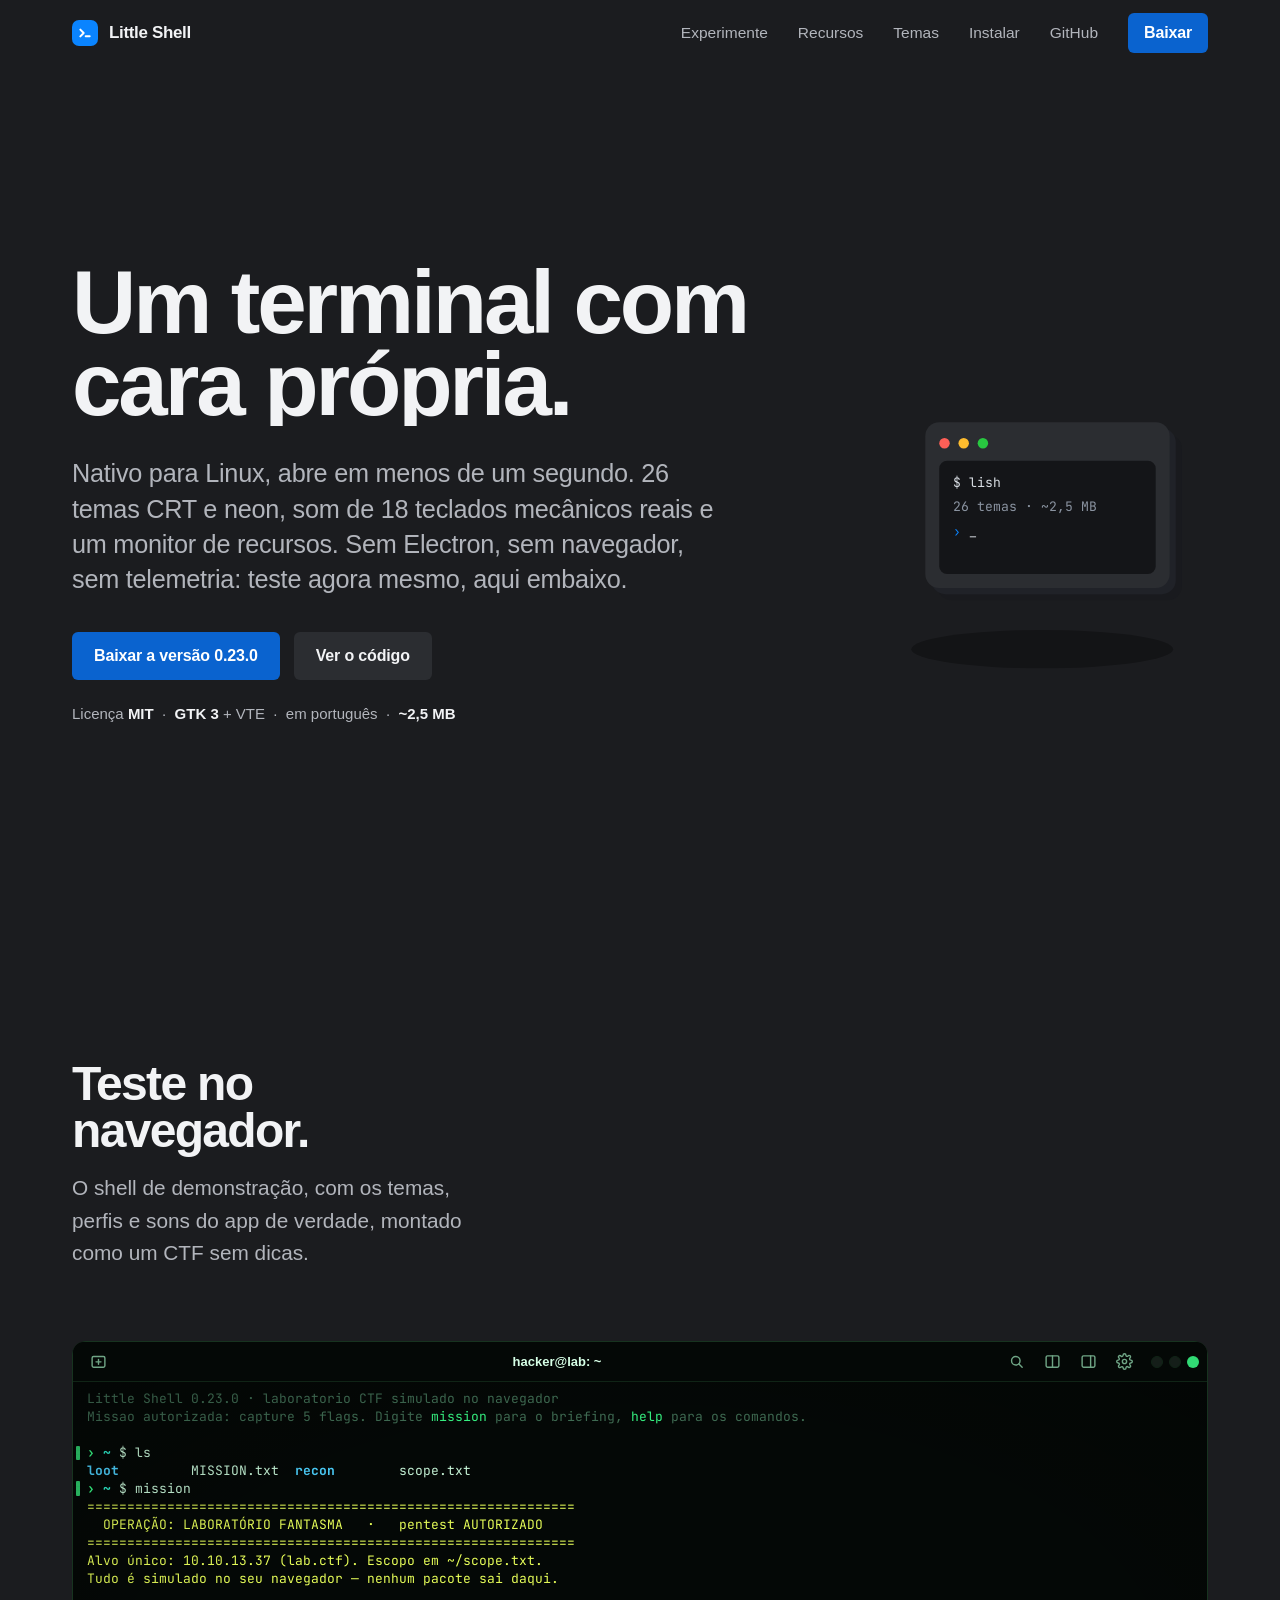
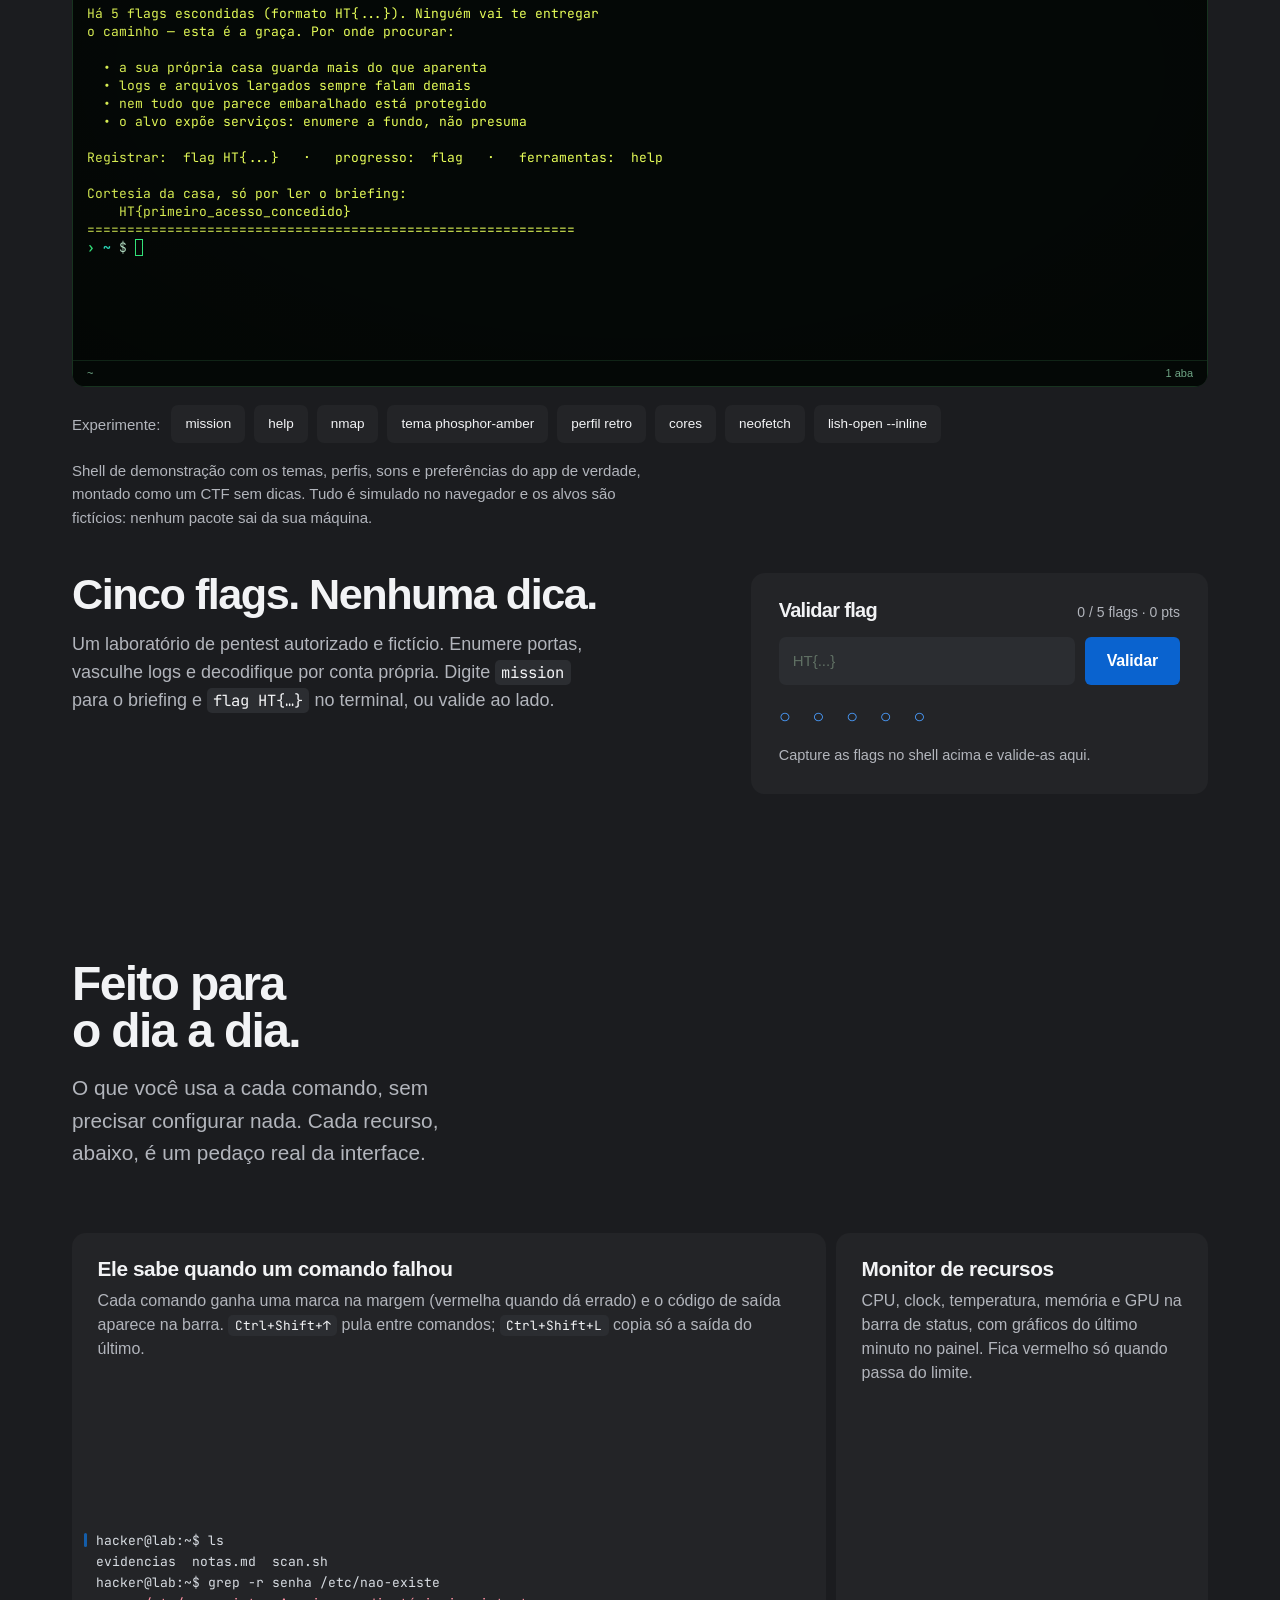
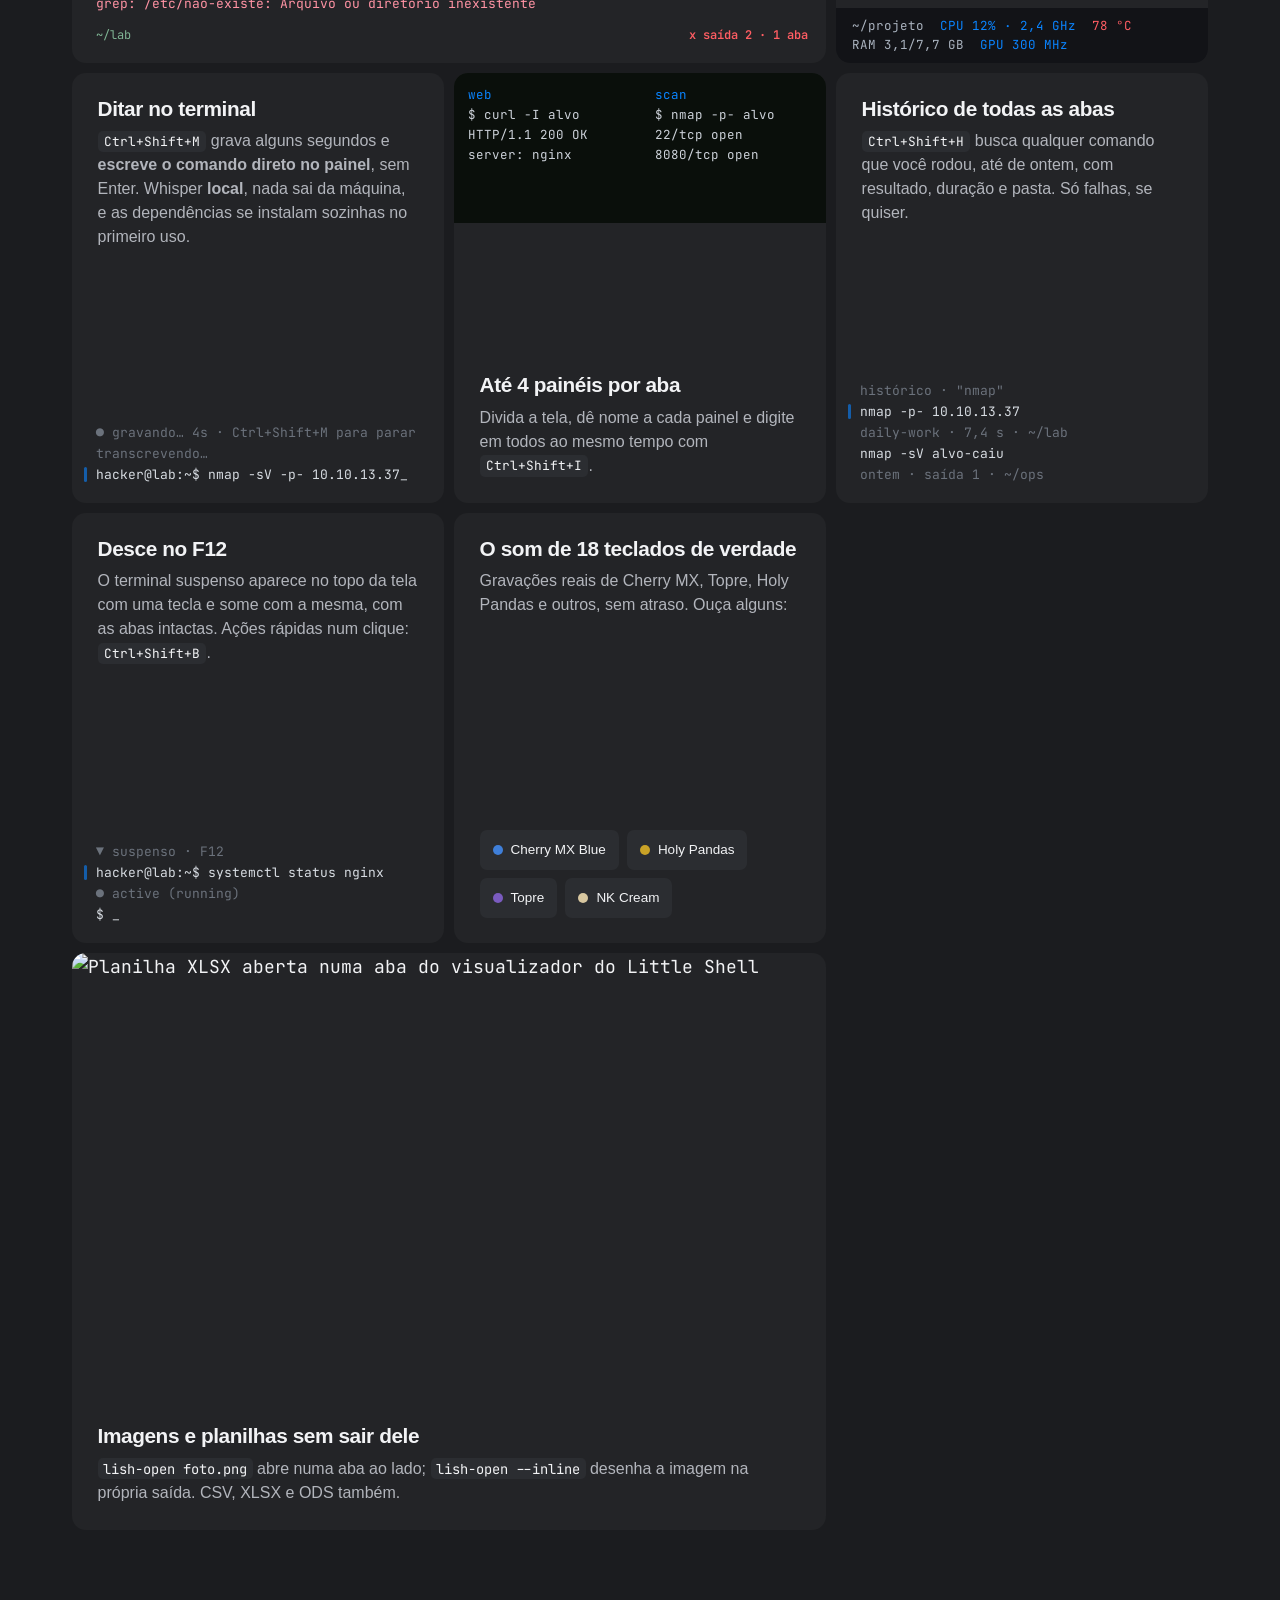
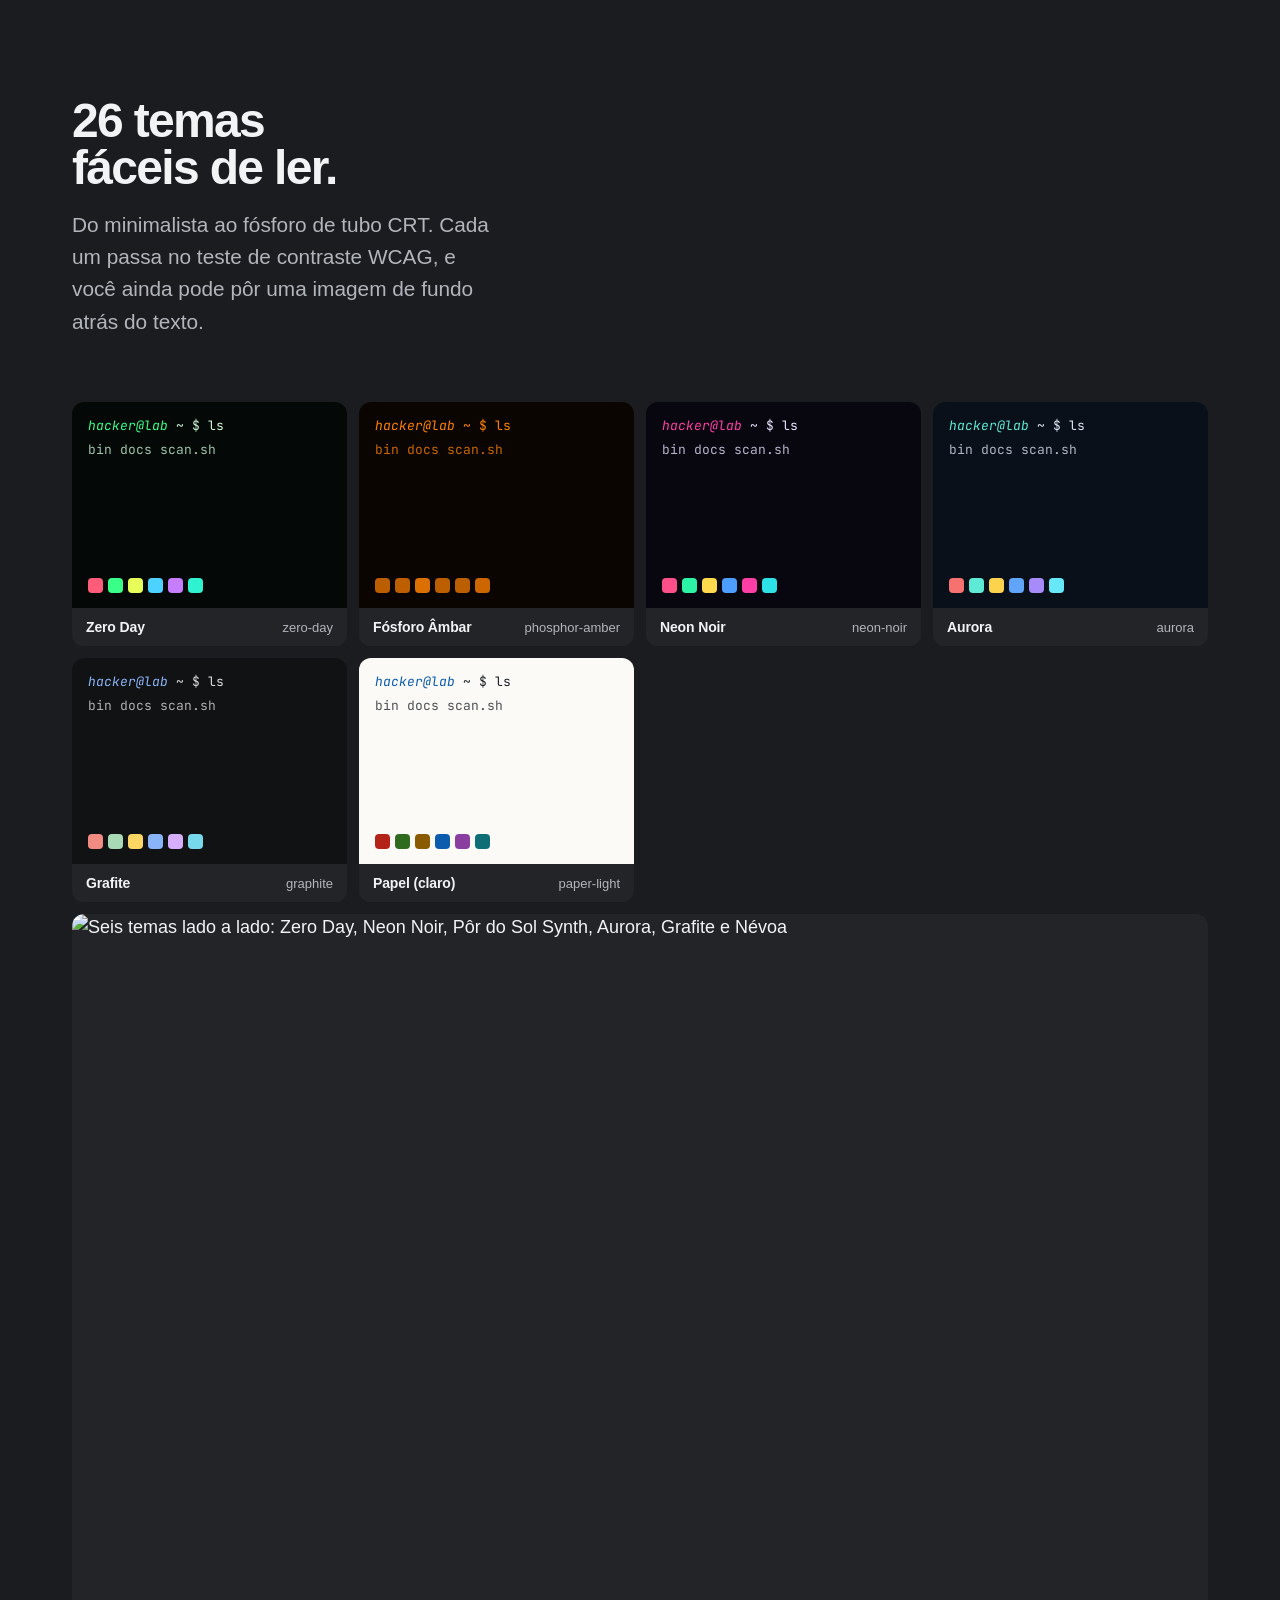
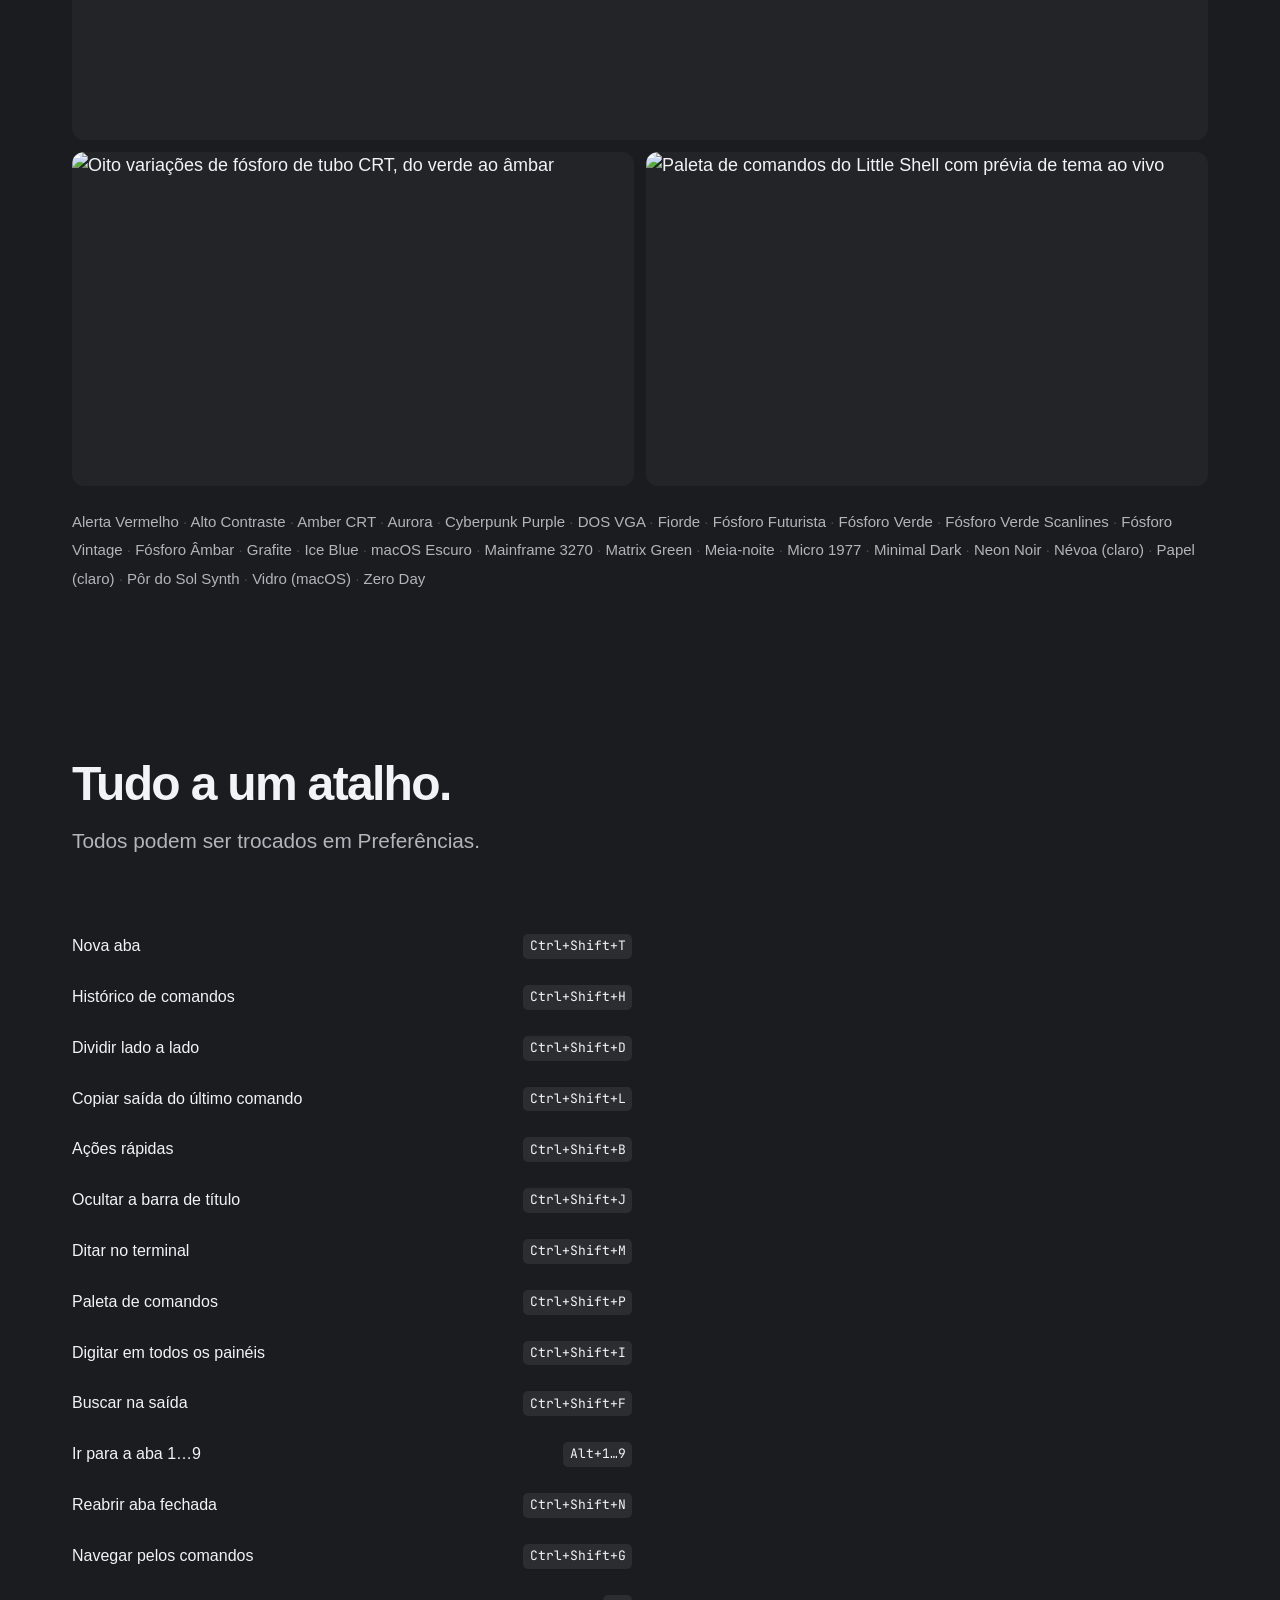
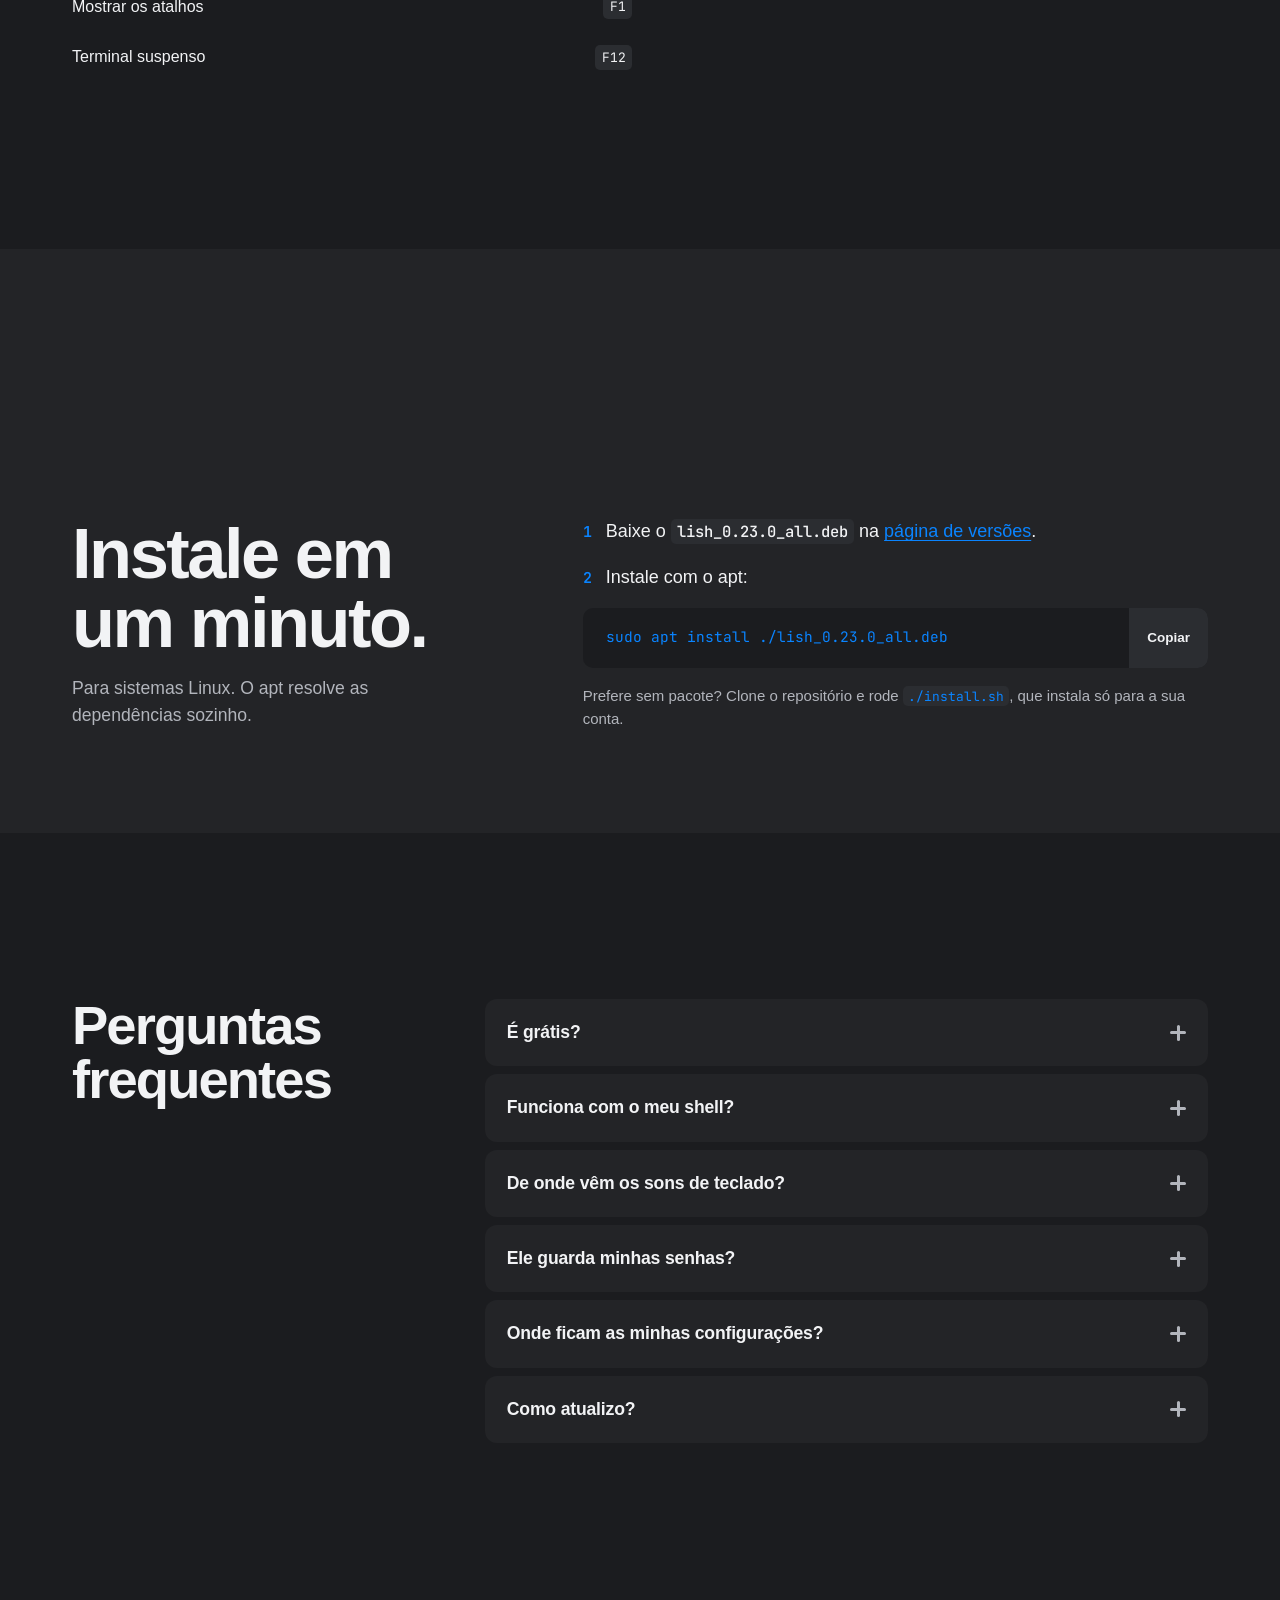
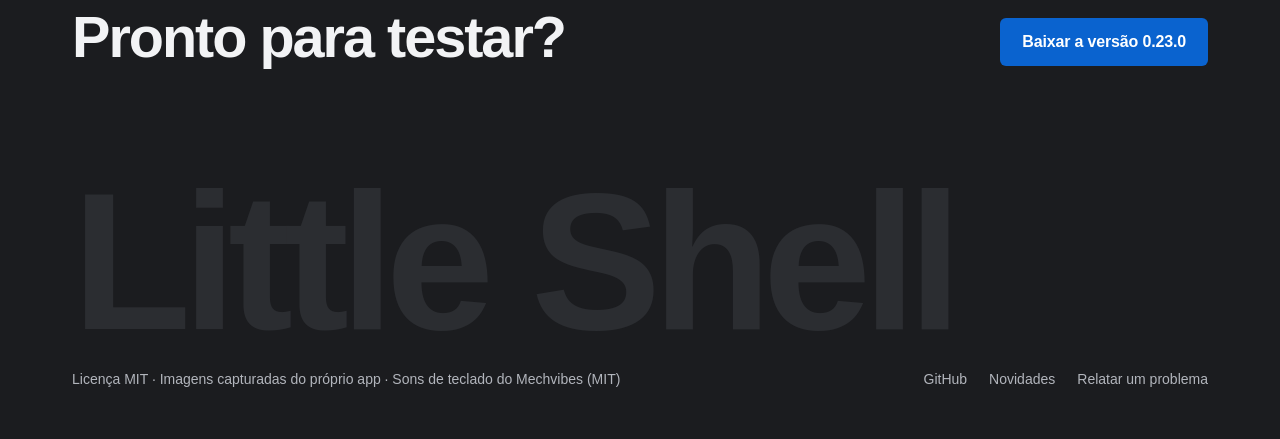
==== commit 1716c26c: "Site: rebuild docs for 0.23.0 Co-Authored-By: Claude Opus 4.8 <noreply@anthropic.com>" ====
--- a/docs/index.html
+++ b/docs/index.html
@@ -318,7 +318,7 @@
       <h1 id="hero-title"><span class="ln"><span>Um terminal com</span></span><span class="ln"><span>cara própria.</span></span></h1>
       <p class="lead hero-lead reveal">Nativo para Linux, abre em menos de um segundo. 26 temas CRT e neon, som de 18 teclados mecânicos reais e um monitor de recursos. Sem Electron, sem navegador, sem telemetria: teste agora mesmo, aqui embaixo.</p>
       <div class="hero-actions reveal">
-        <a class="btn" href="https://github.com/Hiagolim11/lish/releases/latest">Baixar a versão 0.22.0</a>
+        <a class="btn" href="https://github.com/Hiagolim11/lish/releases/latest">Baixar a versão 0.23.0</a>
         <a class="btn secondary" href="https://github.com/Hiagolim11/lish">Ver o código</a>
       </div>
       <p class="hero-meta reveal">Licença <b>MIT</b> &nbsp;·&nbsp; <b>GTK 3</b> + VTE &nbsp;·&nbsp; em português &nbsp;·&nbsp; <b>~2,5 MB</b></p>
@@ -347,7 +347,7 @@
         <p>O shell de demonstração, com os temas, perfis e sons do app de verdade, montado como um CTF sem dicas.</p>
       </div>
       <div class="stage reveal">
-        <div class="ht-demo" id="demo" data-ui data-version="0.22.0">
+        <div class="ht-demo" id="demo" data-ui data-version="0.23.0">
           <noscript><img src="screenshots/hero.png" width="1280" height="760" alt="Janela do Little Shell no tema Zero Day"></noscript>
         </div>
       </div>
@@ -539,10 +539,10 @@
       </div>
       <div class="reveal">
         <div class="steps">
-          <div class="st"><span class="n">1</span><p>Baixe o <code>lish_0.22.0_all.deb</code> na <a href="https://github.com/Hiagolim11/lish/releases/latest">página de versões</a>.</p></div>
+          <div class="st"><span class="n">1</span><p>Baixe o <code>lish_0.23.0_all.deb</code> na <a href="https://github.com/Hiagolim11/lish/releases/latest">página de versões</a>.</p></div>
           <div class="st"><span class="n">2</span><p>Instale com o apt:</p></div>
         </div>
-        <div class="code" style="margin-top:16px"><pre><code id="cmd">sudo apt install ./lish_0.22.0_all.deb</code></pre><button type="button" id="copy">Copiar</button></div>
+        <div class="code" style="margin-top:16px"><pre><code id="cmd">sudo apt install ./lish_0.23.0_all.deb</code></pre><button type="button" id="copy">Copiar</button></div>
         <p class="alt">Prefere sem pacote? Clone o repositório e rode <code>./install.sh</code>, que instala só para a sua conta.</p>
       </div>
     </div>
@@ -569,7 +569,7 @@
   <div class="container">
     <div class="foot-cta reveal">
       <h2>Pronto para testar?</h2>
-      <a class="btn" href="https://github.com/Hiagolim11/lish/releases/latest">Baixar a versão 0.22.0</a>
+      <a class="btn" href="https://github.com/Hiagolim11/lish/releases/latest">Baixar a versão 0.23.0</a>
     </div>
     <div class="wordmark reveal" aria-hidden="true">Little Shell</div>
     <div class="foot-meta">
@@ -628,7 +628,7 @@
   }
 })();
 </script>
-<script type="application/json" id="demo-data">{"version":"0.22.0","default_theme":"minimal-dark","themes":[{"id":"red-alert","name":"Alerta Vermelho","author":"Little Shell","dark":true,"font":null,"ui":{"background":"#140607","surface":"#1f0a0c","foreground":"#ffe3e3","accent":"#ff4d5e","border":"#6b1f27","muted":"#c27a80","danger":"#ffb347"},"term":{"background":"#120405","foreground":"#f4d6d6","cursor":"#ff4d5e","selection_background":"#8a2430","selection_foreground":"#ffffff"},"ansi":["#2a0d10","#ff5c6c","#6fd08c","#ffcf5c","#6fa8ff","#e08cff","#5fd7d7","#f0d0d0","#a34c55","#ff8090","#8ff0a8","#ffe08a","#92c0ff","#f0b0ff","#8ff0f0","#ffffff"],"fx":{"matrix":"#ff4d5e","scanlines":0.04,"glow":0.2,"vignette":0.45,"noise":0.0,"flicker":0.0,"curvature":0.0,"rain":false}},{"id":"high-contrast","name":"Alto Contraste","author":"Little Shell","dark":true,"font":null,"ui":{"background":"#000000","surface":"#0a0a0a","foreground":"#ffffff","accent":"#ffff00","border":"#ffffff","muted":"#d9d9d9","danger":"#ff6b6b"},"term":{"background":"#000000","foreground":"#ffffff","cursor":"#ffff00","selection_background":"#ffff00","selection_foreground":"#000000"},"ansi":["#000000","#ff6b6b","#5dff6b","#ffe14d","#7cb8ff","#ff8cff","#5cf2ff","#e6e6e6","#b3b3b3","#ff9090","#8dff95","#fff27a","#a8d0ff","#ffb0ff","#9cf8ff","#ffffff"],"fx":{"matrix":"#ffff00","scanlines":0.0,"glow":0.0,"vignette":0.0,"noise":0.0,"flicker":0.0,"curvature":0.0,"rain":false}},{"id":"amber-crt","name":"Amber CRT","author":"Little Shell","dark":true,"font":null,"ui":{"background":"#100b03","surface":"#1a1206","foreground":"#ffe8b0","accent":"#ffb000","border":"#6e4d0c","muted":"#a07732","danger":"#ff5f56"},"term":{"background":"#090600","foreground":"#ffc24b","cursor":"#fff0c2","selection_background":"#805b12","selection_foreground":"#ffffff"},"ansi":["#120d04","#df553f","#a8b84c","#ffb000","#d28b35","#cc7a4b","#e0a84f","#ead7ac","#806233","#ff725c","#c7d96b","#ffd066","#e7aa59","#ed9b6c","#f2c06e","#fff0ce"],"fx":{"matrix":"#ffb000","scanlines":0.18,"glow":0.0,"vignette":0.0,"noise":0.0,"flicker":0.0,"curvature":0.0,"rain":true}},{"id":"aurora","name":"Aurora","author":"Little Shell","dark":true,"font":null,"ui":{"background":"#0b1220","surface":"#111a2c","foreground":"#e6edf7","accent":"#5eead4","border":"#23314d","muted":"#8fa3c4","danger":"#f87171"},"term":{"background":"#091019","foreground":"#dbe5f3","cursor":"#5eead4","selection_background":"#22385a","selection_foreground":"#ffffff"},"ansi":["#172238","#f87171","#5eead4","#fcd34d","#60a5fa","#a78bfa","#67e8f9","#cbd5e1","#546b90","#fca5a5","#99f6e4","#fde68a","#93c5fd","#c4b5fd","#a5f3fc","#f8fafc"],"fx":{"matrix":"#5eead4","scanlines":0.0,"glow":0.08,"vignette":0.2,"noise":0.0,"flicker":0.0,"curvature":0.0,"rain":false}},{"id":"cyberpunk-purple","name":"Cyberpunk Purple","author":"Little Shell","dark":true,"font":null,"ui":{"background":"#090612","surface":"#140d21","foreground":"#f6eaff","accent":"#df5cff","border":"#63347c","muted":"#9a72ab","danger":"#ff5370"},"term":{"background":"#06030d","foreground":"#e7b8ff","cursor":"#4dfff3","selection_background":"#63347c","selection_foreground":"#ffffff"},"ansi":["#100a19","#ff5370","#5dffa7","#ffe66d","#55b9ff","#df5cff","#4dfff3","#e9dcf0","#755c84","#ff7890","#87ffc1","#fff09a","#82ccff","#ec8dff","#81fff7","#ffffff"],"fx":{"matrix":"#df5cff","scanlines":0.1,"glow":0.0,"vignette":0.0,"noise":0.0,"flicker":0.0,"curvature":0.0,"rain":true}},{"id":"phosphor-dos","name":"DOS VGA","author":"Little Shell (inspirado no Cool Retro Term)","dark":true,"font":"Terminus","ui":{"background":"#070707","surface":"#0e0e0e","foreground":"#e1e1e1","accent":"#c8c8c8","border":"#4c4c4c","muted":"#7c7c7c","danger":"#f16c6c"},"term":{"background":"#000000","foreground":"#c8c8c8","cursor":"#dbdbdb","selection_background":"#b0b0b0","selection_foreground":"#000000"},"ansi":["#000000","#ec0000","#00aa00","#b75b00","#5c69e0","#c039c0","#00aaaa","#aaaaaa","#646464","#ff5555","#55ff55","#ffff55","#5f5fff","#ff55ff","#55ffff","#ffffff"],"fx":{"matrix":"#c8c8c8","scanlines":0.1,"glow":0.25,"vignette":0.45,"noise":0.06,"flicker":0.05,"curvature":0.35,"rain":false}},{"id":"nord","name":"Fiorde","author":"Little Shell","dark":true,"font":null,"ui":{"background":"#2e3440","surface":"#3b4252","foreground":"#d8dee9","accent":"#88c0d0","border":"#434c5e","muted":"#7b88a1","danger":"#bf616a"},"term":{"background":"#2e3440","foreground":"#d8dee9","cursor":"#88c0d0","selection_background":"#434c5e","selection_foreground":"#eceff4"},"ansi":["#3b4252","#bf616a","#a3be8c","#ebcb8b","#81a1c1","#b48ead","#88c0d0","#e5e9f0","#4c566a","#bf616a","#a3be8c","#ebcb8b","#81a1c1","#b48ead","#8fbcbb","#eceff4"],"fx":{"matrix":"#88c0d0","scanlines":0.0,"glow":0.0,"vignette":0.0,"noise":0.0,"flicker":0.0,"curvature":0.0,"rain":false}},{"id":"phosphor-futuristic","name":"Fósforo Futurista","author":"Little Shell (inspirado no Cool Retro Term)","dark":true,"font":null,"ui":{"background":"#040607","surface":"#080b0e","foreground":"#b1cae5","accent":"#729fcf","border":"#2b3c4f","muted":"#597ca1","danger":"#dc626e"},"term":{"background":"#02050a","foreground":"#729fcf","cursor":"#a3c1e0","selection_background":"#648cb6","selection_foreground":"#02050a"},"ansi":["#141e2a","#57799e","#577a9e","#6289b2","#57799e","#57799e","#5b7fa6","#678fba","#49698b","#6086ae","#6992be","#729fcf","#597ca1","#648cb6","#95b7db","#c0d4e9"],"fx":{"matrix":"#729fcf","scanlines":0.0,"glow":0.7,"vignette":0.35,"noise":0.04,"flicker":0.03,"curvature":0.2,"rain":false}},{"id":"phosphor-green","name":"Fósforo Verde","author":"Little Shell (inspirado no Cool Retro Term)","dark":true,"font":"Terminus","ui":{"background":"#000704","surface":"#010e07","foreground":"#79e3ac","accent":"#0ccc68","border":"#054e28","muted":"#088c47","danger":"#c26d54"},"term":{"background":"#000a05","foreground":"#0ccc68","cursor":"#61de9d","selection_background":"#0bb45c","selection_foreground":"#000a05"},"ansi":["#022915","#088c47","#09974d","#0aaf59","#088c47","#088f49","#0aa353","#0bb85e","#07773d","#0aab57","#0bbc60","#0ccc68","#099f51","#0bb45c","#49d98e","#92e8bb"],"fx":{"matrix":"#0ccc68","scanlines":0.06,"glow":0.5,"vignette":0.55,"noise":0.12,"flicker":0.1,"curvature":0.45,"rain":false}},{"id":"phosphor-scanlines","name":"Fósforo Verde Scanlines","author":"Little Shell (inspirado no Cool Retro Term)","dark":true,"font":"Terminus","ui":{"background":"#040903","surface":"#091206","foreground":"#b7ff9e","accent":"#7cff4f","border":"#2f611e","muted":"#48942e","danger":"#de7a4e"},"term":{"background":"#030a01","foreground":"#7cff4f","cursor":"#aaff8d","selection_background":"#6de046","selection_foreground":"#030a01"},"ansi":["#16310d","#52a834","#5cbd3a","#6bdb44","#48942e","#57b237","#63cc3f","#70e647","#377422","#68d642","#72eb49","#7cff4f","#61c73e","#6de046","#9dff7b","#c4ffb0"],"fx":{"matrix":"#7cff4f","scanlines":0.32,"glow":0.6,"vignette":0.5,"noise":0.1,"flicker":0.08,"curvature":0.4,"rain":false}},{"id":"phosphor-vintage","name":"Fósforo Vintage","author":"Little Shell (inspirado no Cool Retro Term)","dark":true,"font":"Terminus","ui":{"background":"#000902","surface":"#001204","foreground":"#73ff95","accent":"#00ff3e","border":"#006118","muted":"#009424","danger":"#bf7a49"},"term":{"background":"#000a02","foreground":"#00ff3e","cursor":"#59ff82","selection_background":"#00e037","selection_foreground":"#000a02"},"ansi":["#00310c","#00a829","#00bd2e","#00db35","#009424","#00b22b","#00cc32","#00e638","#00791d","#00d634","#00eb39","#00ff3e","#00c730","#00e037","#40ff6e","#8cffa8"],"fx":{"matrix":"#00ff3e","scanlines":0.28,"glow":0.5,"vignette":0.75,"noise":0.4,"flicker":0.45,"curvature":0.7,"rain":false}},{"id":"phosphor-amber","name":"Fósforo Âmbar","author":"Little Shell (inspirado no Cool Retro Term)","dark":true,"font":"Terminus","ui":{"background":"#090500","surface":"#120900","foreground":"#ffba73","accent":"#ff8100","border":"#613100","muted":"#bd6000","danger":"#ff5a3a"},"term":{"background":"#0a0500","foreground":"#ff8100","cursor":"#ffad59","selection_background":"#e07200","selection_foreground":"#0a0500"},"ansi":["#311900","#ba5e00","#bd5f00","#db6f00","#ba5e00","#ba5e00","#cc6700","#e67400","#9f5100","#d66c00","#eb7700","#ff8100","#c76500","#e07200","#ffa040","#ffc68c"],"fx":{"matrix":"#ff8100","scanlines":0.06,"glow":0.55,"vignette":0.55,"noise":0.12,"flicker":0.1,"curvature":0.45,"rain":false}},{"id":"graphite","name":"Grafite","author":"Little Shell","dark":true,"font":null,"ui":{"background":"#141517","surface":"#1b1c1f","foreground":"#e6e6e6","accent":"#8ab4f8","border":"#2e3034","muted":"#9a9da3","danger":"#f28b82"},"term":{"background":"#111214","foreground":"#dcdcdc","cursor":"#e6e6e6","selection_background":"#3a3d42","selection_foreground":"#ffffff"},"ansi":["#1e1f22","#f28b82","#a8dab5","#fdd663","#8ab4f8","#d7aefb","#78d9ec","#c8c8c8","#686c71","#f6aea9","#c6e9ce","#fee49b","#aecbfa","#e7c8fd","#a5e7f3","#f5f5f5"],"fx":{"matrix":"#8ab4f8","scanlines":0.0,"glow":0.0,"vignette":0.0,"noise":0.0,"flicker":0.0,"curvature":0.0,"rain":false}},{"id":"ice-blue","name":"Ice Blue","author":"Little Shell","dark":true,"font":null,"ui":{"background":"#061018","surface":"#0b1a26","foreground":"#e7f7ff","accent":"#54d7ff","border":"#22506a","muted":"#6995aa","danger":"#ff6b83"},"term":{"background":"#030b11","foreground":"#a9e9ff","cursor":"#ffffff","selection_background":"#1d607d","selection_foreground":"#ffffff"},"ansi":["#07131b","#ff6b83","#69e0b1","#d9df78","#59b8ff","#bb8cff","#54d7ff","#d7ecf5","#496c7e","#ff8da0","#8df0c8","#edf09b","#83ccff","#d0aaff","#85e6ff","#ffffff"],"fx":{"matrix":"#54d7ff","scanlines":0.08,"glow":0.0,"vignette":0.0,"noise":0.0,"flicker":0.0,"curvature":0.0,"rain":true}},{"id":"mac-dark","name":"macOS Escuro","author":"Little Shell","dark":true,"font":null,"ui":{"background":"#1c1c1e","surface":"#2c2c2e","foreground":"#f5f5f7","accent":"#0a84ff","border":"#3a3a3c","muted":"#98989d","danger":"#ff453a"},"term":{"background":"#1c1c1e","foreground":"#e6e6ea","cursor":"#0a84ff","selection_background":"#2f4a6d","selection_foreground":"#ffffff"},"ansi":["#3a3a3c","#ff453a","#32d74b","#ffd60a","#0a84ff","#bf5af2","#64d2ff","#d1d1d6","#48484a","#ff6961","#30db5b","#ffe066","#409cff","#da8fff","#70d7ff","#f5f5f7"],"fx":{"matrix":"#0a84ff","scanlines":0.0,"glow":0.0,"vignette":0.0,"noise":0.0,"flicker":0.0,"curvature":0.0,"rain":false}},{"id":"phosphor-mainframe","name":"Mainframe 3270","author":"Little Shell (inspirado no Cool Retro Term)","dark":true,"font":"IBM 3270","ui":{"background":"#020904","surface":"#041209","foreground":"#94ffb6","accent":"#3cff7a","border":"#17612e","muted":"#239447","danger":"#ce7a58"},"term":{"background":"#010a04","foreground":"#3cff7a","cursor":"#80ffa9","selection_background":"#35e06b","selection_foreground":"#010a04"},"ansi":["#0a3117","#28a851","#2cbd5a","#34db69","#239447","#2ab255","#30cc62","#36e66e","#1b7638","#32d666","#37eb70","#3cff7a","#2fc75f","#35e06b","#6dff9b","#a7ffc3"],"fx":{"matrix":"#3cff7a","scanlines":0.04,"glow":0.35,"vignette":0.4,"noise":0.06,"flicker":0.04,"curvature":0.25,"rain":false}},{"id":"matrix-green","name":"Matrix Green","author":"Little Shell","dark":true,"font":null,"ui":{"background":"#02090b","surface":"#080f14","foreground":"#eafff8","accent":"#29ff9a","border":"#145c48","muted":"#4d8572","danger":"#ff7383"},"term":{"background":"#00090b","foreground":"#72ffcb","cursor":"#e8fff7","selection_background":"#12664a","selection_foreground":"#ffffff"},"ansi":["#07100f","#ff5b6e","#2de391","#e4d769","#44a8ff","#d779ff","#39d9d0","#c8e6dc","#427064","#ff7383","#50ffad","#fff083","#72c0ff","#e69aff","#68fff4","#f0fff9"],"fx":{"matrix":"#14ff8a","scanlines":0.12,"glow":0.0,"vignette":0.0,"noise":0.0,"flicker":0.0,"curvature":0.0,"rain":true}},{"id":"tokyo-night","name":"Meia-noite","author":"Little Shell","dark":true,"font":null,"ui":{"background":"#1a1b26","surface":"#24283b","foreground":"#c0caf5","accent":"#7aa2f7","border":"#2f334d","muted":"#565f89","danger":"#f7768e"},"term":{"background":"#1a1b26","foreground":"#c0caf5","cursor":"#7aa2f7","selection_background":"#283457","selection_foreground":"#c0caf5"},"ansi":["#15161e","#f7768e","#9ece6a","#e0af68","#7aa2f7","#bb9af7","#7dcfff","#a9b1d6","#414868","#f7768e","#9ece6a","#e0af68","#7aa2f7","#bb9af7","#7dcfff","#c0caf5"],"fx":{"matrix":"#7aa2f7","scanlines":0.0,"glow":0.0,"vignette":0.0,"noise":0.0,"flicker":0.0,"curvature":0.0,"rain":false}},{"id":"phosphor-1977","name":"Micro 1977","author":"Little Shell (inspirado no Cool Retro Term)","dark":true,"font":"VT323","ui":{"background":"#020905","surface":"#03120a","foreground":"#8dffc2","accent":"#2fff91","border":"#126137","muted":"#1b9454","danger":"#cb7a5e"},"term":{"background":"#000a05","foreground":"#2fff91","cursor":"#78ffb8","selection_background":"#29e080","selection_foreground":"#000a05"},"ansi":["#08311b","#1fa860","#23bd6b","#28db7d","#1b9454","#21b266","#26cc74","#2ae682","#157743","#27d67a","#2beb85","#2fff91","#25c771","#29e080","#63ffac","#a1ffce"],"fx":{"matrix":"#2fff91","scanlines":0.3,"glow":0.5,"vignette":0.6,"noise":0.14,"flicker":0.12,"curvature":0.55,"rain":false}},{"id":"minimal-dark","name":"Minimal Dark","author":"Little Shell","dark":true,"font":null,"ui":{"background":"#111315","surface":"#181b1e","foreground":"#e4e7e9","accent":"#a8b0b5","border":"#343a3e","muted":"#7d858a","danger":"#e06c75"},"term":{"background":"#0d0f10","foreground":"#d5d8da","cursor":"#ffffff","selection_background":"#454b50","selection_foreground":"#ffffff"},"ansi":["#161819","#d26a73","#8eae7b","#c6aa65","#719ac2","#a68bb8","#72aaaa","#c9ccce","#656b6e","#e28189","#a5c391","#dcc17d","#89b2d8","#bca2cc","#89c1c1","#f2f3f4"],"fx":{"matrix":"#a8b0b5","scanlines":0.05,"glow":0.0,"vignette":0.0,"noise":0.0,"flicker":0.0,"curvature":0.0,"rain":true}},{"id":"neon-noir","name":"Neon Noir","author":"Little Shell","dark":true,"font":null,"ui":{"background":"#0a0912","surface":"#12101d","foreground":"#f2ecff","accent":"#ff3ea5","border":"#2c2342","muted":"#9a8fbc","danger":"#ff5e5e"},"term":{"background":"#08070f","foreground":"#e9e3ff","cursor":"#2de2e6","selection_background":"#3a1d4d","selection_foreground":"#ffffff"},"ansi":["#15121f","#ff4f8b","#2bf5a4","#ffd84d","#4d9dff","#ff3ea5","#2de2e6","#d8d0f0","#6b608d","#ff7eaa","#6bffc4","#ffe47f","#82bbff","#ff7cc6","#7cf0f2","#ffffff"],"fx":{"matrix":"#ff3ea5","scanlines":0.03,"glow":0.25,"vignette":0.35,"noise":0.0,"flicker":0.0,"curvature":0.0,"rain":false}},{"id":"mist-light","name":"Névoa (claro)","author":"Little Shell","dark":false,"font":null,"ui":{"background":"#eef1f5","surface":"#e3e8ef","foreground":"#1c2430","accent":"#2563eb","border":"#c3ccd8","muted":"#566273","danger":"#c81e1e"},"term":{"background":"#f5f7fa","foreground":"#1f2733","cursor":"#2563eb","selection_background":"#cddcfa","selection_foreground":"#0f1620"},"ansi":["#1f2733","#c81e1e","#1d7a3a","#946300","#2563eb","#8b3fc9","#0e7490","#5b6575","#47515f","#dc2424","#15803d","#a16207","#1d4ed8","#7e22ce","#0f766e","#64707f"],"fx":{"matrix":"#2563eb","scanlines":0.0,"glow":0.0,"vignette":0.0,"noise":0.0,"flicker":0.0,"curvature":0.0,"rain":false}},{"id":"paper-light","name":"Papel (claro)","author":"Little Shell","dark":false,"font":null,"ui":{"background":"#f6f4ef","surface":"#ebe8e1","foreground":"#22262a","accent":"#0b5cad","border":"#c9c4b8","muted":"#5c6166","danger":"#b42318"},"term":{"background":"#fbfaf7","foreground":"#1f2328","cursor":"#0b5cad","selection_background":"#cfe3fa","selection_foreground":"#111417"},"ansi":["#1f2328","#b42318","#2e6b1f","#8a5a00","#0b5cad","#8a3fa0","#0f6e75","#5f6670","#4b5259","#d1242f","#1a7f37","#9a6700","#0969da","#8250df","#1b7c83","#636a73"],"fx":{"matrix":"#0b5cad","scanlines":0.0,"glow":0.0,"vignette":0.0,"noise":0.0,"flicker":0.0,"curvature":0.0,"rain":false}},{"id":"synthwave-sunset","name":"Pôr do Sol Synth","author":"Little Shell","dark":true,"font":null,"ui":{"background":"#170f26","surface":"#1f1533","foreground":"#fbe9ff","accent":"#ff8a5c","border":"#3d2a5c","muted":"#b39dd1","danger":"#ff4d6d"},"term":{"background":"#140c22","foreground":"#f6e3ff","cursor":"#ff8a5c","selection_background":"#4a2a63","selection_foreground":"#ffffff"},"ansi":["#23173a","#ff5c8a","#72f1b8","#fede5d","#36f9f6","#ff7edb","#67e8f9","#e8d8f5","#736195","#ff86a8","#9cf5cd","#fff08a","#7dfbf9","#ffa8e8","#9aeffc","#ffffff"],"fx":{"matrix":"#ff7edb","scanlines":0.02,"glow":0.18,"vignette":0.3,"noise":0.0,"flicker":0.0,"curvature":0.0,"rain":false}},{"id":"mac-glass","name":"Vidro (macOS)","author":"Little Shell","dark":false,"font":null,"ui":{"background":"#f4f4f7","surface":"#eaeaef","foreground":"#1d1d1f","accent":"#007aff","border":"#d7d7dd","muted":"#86868b","danger":"#ff3b30"},"term":{"background":"#fbfbfd","foreground":"#1d1d1f","cursor":"#007aff","selection_background":"#b3d7ff","selection_foreground":"#0b0b0c"},"ansi":["#2b2b2e","#ff3b30","#28cd41","#ff9f0a","#007aff","#bf5af2","#5ac8fa","#8e8e93","#48484a","#ff6961","#30d158","#ffd60a","#409cff","#da8fff","#70d7ff","#c7c7cc"],"fx":{"matrix":"#007aff","scanlines":0.0,"glow":0.0,"vignette":0.0,"noise":0.0,"flicker":0.0,"curvature":0.0,"rain":false}},{"id":"zero-day","name":"Zero Day","author":"Little Shell","dark":true,"font":null,"ui":{"background":"#060a08","surface":"#0b120e","foreground":"#d6ffe6","accent":"#39ff88","border":"#17331f","muted":"#6fa585","danger":"#ff4f6d"},"term":{"background":"#040806","foreground":"#c8f7d9","cursor":"#39ff88","selection_background":"#1d4d33","selection_foreground":"#eafff1"},"ansi":["#0d1a12","#ff5c7a","#39ff88","#e8ff59","#4dd2ff","#c77dff","#2ef2d0","#b8d9c4","#427056","#ff8aa0","#7dffb2","#f3ff8c","#8ae3ff","#dcaaff","#7af8e3","#ecfff4"],"fx":{"matrix":"#39ff88","scanlines":0.03,"glow":0.12,"vignette":0.25,"noise":0.0,"flicker":0.0,"curvature":0.0,"rain":true}}],"profiles":[{"id":"developer","name":"Desenvolvimento","description":"Visual sóbrio e sem distrações.","theme":"minimal-dark","font_size":11,"effects":false,"sound":false,"panel":false},{"id":"focus","name":"Foco","description":"Terminal limpo em azul, sem painel lateral.","theme":"ice-blue","font_size":12,"effects":false,"sound":false,"panel":false},{"id":"retro","name":"Retro Hacker","description":"Identidade visual completa, com chuva digital e efeitos.","theme":"matrix-green","font_size":11,"effects":true,"sound":false,"panel":true},{"id":"crt","name":"Retrô CRT","description":"Monitor de fósforo âmbar com brilho, curvatura e ruído, inspirado no Cool Retro Term.","theme":"phosphor-amber","font_size":12,"effects":true,"sound":false,"panel":false}],"actions":[{"id":"identity","label":"Identidade","command":"printf '\\nUSER: '; whoami; printf 'HOST: '; hostname; printf 'KERNEL: '; uname -r","fields":[],"in_terminal":false},{"id":"network","label":"Interfaces de rede","command":"command -v ip >/dev/null && ip -brief address || echo 'Comando ip nao encontrado'","fields":[],"in_terminal":false},{"id":"ports","label":"Portas locais","command":"command -v ss >/dev/null && ss -tulpen || echo 'Comando ss nao encontrado'","fields":[],"in_terminal":false},{"id":"routes","label":"Rotas","command":"command -v ip >/dev/null && ip route || echo 'Comando ip nao encontrado'","fields":[],"in_terminal":false},{"id":"processes","label":"Processos ativos","command":"ps aux --sort=-%cpu | head -15","fields":[],"in_terminal":false},{"id":"ping","label":"Pingar host","command":"ping -c {vezes=4} {host}","fields":[{"name":"vezes","default":"4"},{"name":"host","default":null}],"in_terminal":false},{"id":"services","label":"Serviços de um alvo","command":"nmap -sV {alvo}","fields":[{"name":"alvo","default":null}],"in_terminal":false},{"id":"ssh","label":"Conexões SSH","command":"printf 'SSH config:\\n'; ls -la ~/.ssh 2>/dev/null || echo 'Nenhuma configuracao SSH'","fields":[],"in_terminal":false},{"id":"health","label":"Saúde do sistema","command":"printf 'DISCO\\n'; df -h /; printf '\\nMEMORIA\\n'; free -h; printf '\\nUPTIME\\n'; uptime","fields":[],"in_terminal":false},{"id":"clear","label":"Limpar terminal","command":"clear","fields":[],"in_terminal":true}],"soundpacks":[{"id":"holy-pandas","name":"Holy Pandas","base":"audio/keys/holy-pandas/","press":["GENERIC_R0.mp3","GENERIC_R1.mp3","GENERIC_R2.mp3","GENERIC_R3.mp3","GENERIC_R4.mp3"],"release":"release/GENERIC.mp3","keys":{"Backspace":{"press":"BACKSPACE.mp3","release":"release/BACKSPACE.mp3"},"Enter":{"press":"ENTER.mp3","release":"release/ENTER.mp3"},"Space":{"press":"SPACE.mp3","release":"release/SPACE.mp3"}}},{"id":"mxblue-travel","name":"MX Blue - Full Travel","base":"audio/keys/mxblue-travel/","press":["press/GENERIC_R0.mp3","press/GENERIC_R1.mp3","press/GENERIC_R2.mp3","press/GENERIC_R3.mp3","press/GENERIC_R4.mp3"],"release":"release/GENERIC.mp3","keys":{}},{"id":"turquoise","name":"Turquoise (Full Travel)","base":"audio/keys/turquoise/","press":["press/GENERIC_R0.mp3","press/GENERIC_R1.mp3","press/GENERIC_R2.mp3","press/GENERIC_R3.mp3","press/GENERIC_R4.mp3"],"release":"release/GENERIC.mp3","keys":{"Backspace":{"press":"press/BACKSPACE.mp3","release":"release/BACKSPACE.mp3"},"Enter":{"press":"press/ENTER.mp3","release":"release/ENTER.mp3"},"Space":{"press":"press/SPACE.mp3","release":"release/SPACE.mp3"}}},{"id":"cream-travel","name":"Full Creamy Goodness","base":"audio/keys/cream-travel/","press":["press/GENERIC_R0.mp3","press/GENERIC_R1.mp3","press/GENERIC_R2.mp3","press/GENERIC_R3.mp3","press/GENERIC_R4.mp3"],"release":"release/GENERIC.mp3","keys":{"Backspace":{"press":"press/BACKSPACE.mp3","release":"release/BACKSPACE.mp3"},"Enter":{"press":"press/ENTER.mp3","release":"release/ENTER.mp3"},"Space":{"press":"press/SPACE.mp3","release":"release/SPACE.mp3"}}}]}</script>
+<script type="application/json" id="demo-data">{"version":"0.23.0","default_theme":"minimal-dark","themes":[{"id":"red-alert","name":"Alerta Vermelho","author":"Little Shell","dark":true,"font":null,"ui":{"background":"#140607","surface":"#1f0a0c","foreground":"#ffe3e3","accent":"#ff4d5e","border":"#6b1f27","muted":"#c27a80","danger":"#ffb347"},"term":{"background":"#120405","foreground":"#f4d6d6","cursor":"#ff4d5e","selection_background":"#8a2430","selection_foreground":"#ffffff"},"ansi":["#2a0d10","#ff5c6c","#6fd08c","#ffcf5c","#6fa8ff","#e08cff","#5fd7d7","#f0d0d0","#a34c55","#ff8090","#8ff0a8","#ffe08a","#92c0ff","#f0b0ff","#8ff0f0","#ffffff"],"fx":{"matrix":"#ff4d5e","scanlines":0.04,"glow":0.2,"vignette":0.45,"noise":0.0,"flicker":0.0,"curvature":0.0,"rain":false}},{"id":"high-contrast","name":"Alto Contraste","author":"Little Shell","dark":true,"font":null,"ui":{"background":"#000000","surface":"#0a0a0a","foreground":"#ffffff","accent":"#ffff00","border":"#ffffff","muted":"#d9d9d9","danger":"#ff6b6b"},"term":{"background":"#000000","foreground":"#ffffff","cursor":"#ffff00","selection_background":"#ffff00","selection_foreground":"#000000"},"ansi":["#000000","#ff6b6b","#5dff6b","#ffe14d","#7cb8ff","#ff8cff","#5cf2ff","#e6e6e6","#b3b3b3","#ff9090","#8dff95","#fff27a","#a8d0ff","#ffb0ff","#9cf8ff","#ffffff"],"fx":{"matrix":"#ffff00","scanlines":0.0,"glow":0.0,"vignette":0.0,"noise":0.0,"flicker":0.0,"curvature":0.0,"rain":false}},{"id":"amber-crt","name":"Amber CRT","author":"Little Shell","dark":true,"font":null,"ui":{"background":"#100b03","surface":"#1a1206","foreground":"#ffe8b0","accent":"#ffb000","border":"#6e4d0c","muted":"#a07732","danger":"#ff5f56"},"term":{"background":"#090600","foreground":"#ffc24b","cursor":"#fff0c2","selection_background":"#805b12","selection_foreground":"#ffffff"},"ansi":["#120d04","#df553f","#a8b84c","#ffb000","#d28b35","#cc7a4b","#e0a84f","#ead7ac","#806233","#ff725c","#c7d96b","#ffd066","#e7aa59","#ed9b6c","#f2c06e","#fff0ce"],"fx":{"matrix":"#ffb000","scanlines":0.18,"glow":0.0,"vignette":0.0,"noise":0.0,"flicker":0.0,"curvature":0.0,"rain":true}},{"id":"aurora","name":"Aurora","author":"Little Shell","dark":true,"font":null,"ui":{"background":"#0b1220","surface":"#111a2c","foreground":"#e6edf7","accent":"#5eead4","border":"#23314d","muted":"#8fa3c4","danger":"#f87171"},"term":{"background":"#091019","foreground":"#dbe5f3","cursor":"#5eead4","selection_background":"#22385a","selection_foreground":"#ffffff"},"ansi":["#172238","#f87171","#5eead4","#fcd34d","#60a5fa","#a78bfa","#67e8f9","#cbd5e1","#546b90","#fca5a5","#99f6e4","#fde68a","#93c5fd","#c4b5fd","#a5f3fc","#f8fafc"],"fx":{"matrix":"#5eead4","scanlines":0.0,"glow":0.08,"vignette":0.2,"noise":0.0,"flicker":0.0,"curvature":0.0,"rain":false}},{"id":"cyberpunk-purple","name":"Cyberpunk Purple","author":"Little Shell","dark":true,"font":null,"ui":{"background":"#090612","surface":"#140d21","foreground":"#f6eaff","accent":"#df5cff","border":"#63347c","muted":"#9a72ab","danger":"#ff5370"},"term":{"background":"#06030d","foreground":"#e7b8ff","cursor":"#4dfff3","selection_background":"#63347c","selection_foreground":"#ffffff"},"ansi":["#100a19","#ff5370","#5dffa7","#ffe66d","#55b9ff","#df5cff","#4dfff3","#e9dcf0","#755c84","#ff7890","#87ffc1","#fff09a","#82ccff","#ec8dff","#81fff7","#ffffff"],"fx":{"matrix":"#df5cff","scanlines":0.1,"glow":0.0,"vignette":0.0,"noise":0.0,"flicker":0.0,"curvature":0.0,"rain":true}},{"id":"phosphor-dos","name":"DOS VGA","author":"Little Shell (inspirado no Cool Retro Term)","dark":true,"font":"Terminus","ui":{"background":"#070707","surface":"#0e0e0e","foreground":"#e1e1e1","accent":"#c8c8c8","border":"#4c4c4c","muted":"#7c7c7c","danger":"#f16c6c"},"term":{"background":"#000000","foreground":"#c8c8c8","cursor":"#dbdbdb","selection_background":"#b0b0b0","selection_foreground":"#000000"},"ansi":["#000000","#ec0000","#00aa00","#b75b00","#5c69e0","#c039c0","#00aaaa","#aaaaaa","#646464","#ff5555","#55ff55","#ffff55","#5f5fff","#ff55ff","#55ffff","#ffffff"],"fx":{"matrix":"#c8c8c8","scanlines":0.1,"glow":0.25,"vignette":0.45,"noise":0.06,"flicker":0.05,"curvature":0.35,"rain":false}},{"id":"nord","name":"Fiorde","author":"Little Shell","dark":true,"font":null,"ui":{"background":"#2e3440","surface":"#3b4252","foreground":"#d8dee9","accent":"#88c0d0","border":"#434c5e","muted":"#7b88a1","danger":"#bf616a"},"term":{"background":"#2e3440","foreground":"#d8dee9","cursor":"#88c0d0","selection_background":"#434c5e","selection_foreground":"#eceff4"},"ansi":["#3b4252","#bf616a","#a3be8c","#ebcb8b","#81a1c1","#b48ead","#88c0d0","#e5e9f0","#4c566a","#bf616a","#a3be8c","#ebcb8b","#81a1c1","#b48ead","#8fbcbb","#eceff4"],"fx":{"matrix":"#88c0d0","scanlines":0.0,"glow":0.0,"vignette":0.0,"noise":0.0,"flicker":0.0,"curvature":0.0,"rain":false}},{"id":"phosphor-futuristic","name":"Fósforo Futurista","author":"Little Shell (inspirado no Cool Retro Term)","dark":true,"font":null,"ui":{"background":"#040607","surface":"#080b0e","foreground":"#b1cae5","accent":"#729fcf","border":"#2b3c4f","muted":"#597ca1","danger":"#dc626e"},"term":{"background":"#02050a","foreground":"#729fcf","cursor":"#a3c1e0","selection_background":"#648cb6","selection_foreground":"#02050a"},"ansi":["#141e2a","#57799e","#577a9e","#6289b2","#57799e","#57799e","#5b7fa6","#678fba","#49698b","#6086ae","#6992be","#729fcf","#597ca1","#648cb6","#95b7db","#c0d4e9"],"fx":{"matrix":"#729fcf","scanlines":0.0,"glow":0.7,"vignette":0.35,"noise":0.04,"flicker":0.03,"curvature":0.2,"rain":false}},{"id":"phosphor-green","name":"Fósforo Verde","author":"Little Shell (inspirado no Cool Retro Term)","dark":true,"font":"Terminus","ui":{"background":"#000704","surface":"#010e07","foreground":"#79e3ac","accent":"#0ccc68","border":"#054e28","muted":"#088c47","danger":"#c26d54"},"term":{"background":"#000a05","foreground":"#0ccc68","cursor":"#61de9d","selection_background":"#0bb45c","selection_foreground":"#000a05"},"ansi":["#022915","#088c47","#09974d","#0aaf59","#088c47","#088f49","#0aa353","#0bb85e","#07773d","#0aab57","#0bbc60","#0ccc68","#099f51","#0bb45c","#49d98e","#92e8bb"],"fx":{"matrix":"#0ccc68","scanlines":0.06,"glow":0.5,"vignette":0.55,"noise":0.12,"flicker":0.1,"curvature":0.45,"rain":false}},{"id":"phosphor-scanlines","name":"Fósforo Verde Scanlines","author":"Little Shell (inspirado no Cool Retro Term)","dark":true,"font":"Terminus","ui":{"background":"#040903","surface":"#091206","foreground":"#b7ff9e","accent":"#7cff4f","border":"#2f611e","muted":"#48942e","danger":"#de7a4e"},"term":{"background":"#030a01","foreground":"#7cff4f","cursor":"#aaff8d","selection_background":"#6de046","selection_foreground":"#030a01"},"ansi":["#16310d","#52a834","#5cbd3a","#6bdb44","#48942e","#57b237","#63cc3f","#70e647","#377422","#68d642","#72eb49","#7cff4f","#61c73e","#6de046","#9dff7b","#c4ffb0"],"fx":{"matrix":"#7cff4f","scanlines":0.32,"glow":0.6,"vignette":0.5,"noise":0.1,"flicker":0.08,"curvature":0.4,"rain":false}},{"id":"phosphor-vintage","name":"Fósforo Vintage","author":"Little Shell (inspirado no Cool Retro Term)","dark":true,"font":"Terminus","ui":{"background":"#000902","surface":"#001204","foreground":"#73ff95","accent":"#00ff3e","border":"#006118","muted":"#009424","danger":"#bf7a49"},"term":{"background":"#000a02","foreground":"#00ff3e","cursor":"#59ff82","selection_background":"#00e037","selection_foreground":"#000a02"},"ansi":["#00310c","#00a829","#00bd2e","#00db35","#009424","#00b22b","#00cc32","#00e638","#00791d","#00d634","#00eb39","#00ff3e","#00c730","#00e037","#40ff6e","#8cffa8"],"fx":{"matrix":"#00ff3e","scanlines":0.28,"glow":0.5,"vignette":0.75,"noise":0.4,"flicker":0.45,"curvature":0.7,"rain":false}},{"id":"phosphor-amber","name":"Fósforo Âmbar","author":"Little Shell (inspirado no Cool Retro Term)","dark":true,"font":"Terminus","ui":{"background":"#090500","surface":"#120900","foreground":"#ffba73","accent":"#ff8100","border":"#613100","muted":"#bd6000","danger":"#ff5a3a"},"term":{"background":"#0a0500","foreground":"#ff8100","cursor":"#ffad59","selection_background":"#e07200","selection_foreground":"#0a0500"},"ansi":["#311900","#ba5e00","#bd5f00","#db6f00","#ba5e00","#ba5e00","#cc6700","#e67400","#9f5100","#d66c00","#eb7700","#ff8100","#c76500","#e07200","#ffa040","#ffc68c"],"fx":{"matrix":"#ff8100","scanlines":0.06,"glow":0.55,"vignette":0.55,"noise":0.12,"flicker":0.1,"curvature":0.45,"rain":false}},{"id":"graphite","name":"Grafite","author":"Little Shell","dark":true,"font":null,"ui":{"background":"#141517","surface":"#1b1c1f","foreground":"#e6e6e6","accent":"#8ab4f8","border":"#2e3034","muted":"#9a9da3","danger":"#f28b82"},"term":{"background":"#111214","foreground":"#dcdcdc","cursor":"#e6e6e6","selection_background":"#3a3d42","selection_foreground":"#ffffff"},"ansi":["#1e1f22","#f28b82","#a8dab5","#fdd663","#8ab4f8","#d7aefb","#78d9ec","#c8c8c8","#686c71","#f6aea9","#c6e9ce","#fee49b","#aecbfa","#e7c8fd","#a5e7f3","#f5f5f5"],"fx":{"matrix":"#8ab4f8","scanlines":0.0,"glow":0.0,"vignette":0.0,"noise":0.0,"flicker":0.0,"curvature":0.0,"rain":false}},{"id":"ice-blue","name":"Ice Blue","author":"Little Shell","dark":true,"font":null,"ui":{"background":"#061018","surface":"#0b1a26","foreground":"#e7f7ff","accent":"#54d7ff","border":"#22506a","muted":"#6995aa","danger":"#ff6b83"},"term":{"background":"#030b11","foreground":"#a9e9ff","cursor":"#ffffff","selection_background":"#1d607d","selection_foreground":"#ffffff"},"ansi":["#07131b","#ff6b83","#69e0b1","#d9df78","#59b8ff","#bb8cff","#54d7ff","#d7ecf5","#496c7e","#ff8da0","#8df0c8","#edf09b","#83ccff","#d0aaff","#85e6ff","#ffffff"],"fx":{"matrix":"#54d7ff","scanlines":0.08,"glow":0.0,"vignette":0.0,"noise":0.0,"flicker":0.0,"curvature":0.0,"rain":true}},{"id":"mac-dark","name":"macOS Escuro","author":"Little Shell","dark":true,"font":null,"ui":{"background":"#1c1c1e","surface":"#2c2c2e","foreground":"#f5f5f7","accent":"#0a84ff","border":"#3a3a3c","muted":"#98989d","danger":"#ff453a"},"term":{"background":"#1c1c1e","foreground":"#e6e6ea","cursor":"#0a84ff","selection_background":"#2f4a6d","selection_foreground":"#ffffff"},"ansi":["#3a3a3c","#ff453a","#32d74b","#ffd60a","#0a84ff","#bf5af2","#64d2ff","#d1d1d6","#48484a","#ff6961","#30db5b","#ffe066","#409cff","#da8fff","#70d7ff","#f5f5f7"],"fx":{"matrix":"#0a84ff","scanlines":0.0,"glow":0.0,"vignette":0.0,"noise":0.0,"flicker":0.0,"curvature":0.0,"rain":false}},{"id":"phosphor-mainframe","name":"Mainframe 3270","author":"Little Shell (inspirado no Cool Retro Term)","dark":true,"font":"IBM 3270","ui":{"background":"#020904","surface":"#041209","foreground":"#94ffb6","accent":"#3cff7a","border":"#17612e","muted":"#239447","danger":"#ce7a58"},"term":{"background":"#010a04","foreground":"#3cff7a","cursor":"#80ffa9","selection_background":"#35e06b","selection_foreground":"#010a04"},"ansi":["#0a3117","#28a851","#2cbd5a","#34db69","#239447","#2ab255","#30cc62","#36e66e","#1b7638","#32d666","#37eb70","#3cff7a","#2fc75f","#35e06b","#6dff9b","#a7ffc3"],"fx":{"matrix":"#3cff7a","scanlines":0.04,"glow":0.35,"vignette":0.4,"noise":0.06,"flicker":0.04,"curvature":0.25,"rain":false}},{"id":"matrix-green","name":"Matrix Green","author":"Little Shell","dark":true,"font":null,"ui":{"background":"#02090b","surface":"#080f14","foreground":"#eafff8","accent":"#29ff9a","border":"#145c48","muted":"#4d8572","danger":"#ff7383"},"term":{"background":"#00090b","foreground":"#72ffcb","cursor":"#e8fff7","selection_background":"#12664a","selection_foreground":"#ffffff"},"ansi":["#07100f","#ff5b6e","#2de391","#e4d769","#44a8ff","#d779ff","#39d9d0","#c8e6dc","#427064","#ff7383","#50ffad","#fff083","#72c0ff","#e69aff","#68fff4","#f0fff9"],"fx":{"matrix":"#14ff8a","scanlines":0.12,"glow":0.0,"vignette":0.0,"noise":0.0,"flicker":0.0,"curvature":0.0,"rain":true}},{"id":"tokyo-night","name":"Meia-noite","author":"Little Shell","dark":true,"font":null,"ui":{"background":"#1a1b26","surface":"#24283b","foreground":"#c0caf5","accent":"#7aa2f7","border":"#2f334d","muted":"#565f89","danger":"#f7768e"},"term":{"background":"#1a1b26","foreground":"#c0caf5","cursor":"#7aa2f7","selection_background":"#283457","selection_foreground":"#c0caf5"},"ansi":["#15161e","#f7768e","#9ece6a","#e0af68","#7aa2f7","#bb9af7","#7dcfff","#a9b1d6","#414868","#f7768e","#9ece6a","#e0af68","#7aa2f7","#bb9af7","#7dcfff","#c0caf5"],"fx":{"matrix":"#7aa2f7","scanlines":0.0,"glow":0.0,"vignette":0.0,"noise":0.0,"flicker":0.0,"curvature":0.0,"rain":false}},{"id":"phosphor-1977","name":"Micro 1977","author":"Little Shell (inspirado no Cool Retro Term)","dark":true,"font":"VT323","ui":{"background":"#020905","surface":"#03120a","foreground":"#8dffc2","accent":"#2fff91","border":"#126137","muted":"#1b9454","danger":"#cb7a5e"},"term":{"background":"#000a05","foreground":"#2fff91","cursor":"#78ffb8","selection_background":"#29e080","selection_foreground":"#000a05"},"ansi":["#08311b","#1fa860","#23bd6b","#28db7d","#1b9454","#21b266","#26cc74","#2ae682","#157743","#27d67a","#2beb85","#2fff91","#25c771","#29e080","#63ffac","#a1ffce"],"fx":{"matrix":"#2fff91","scanlines":0.3,"glow":0.5,"vignette":0.6,"noise":0.14,"flicker":0.12,"curvature":0.55,"rain":false}},{"id":"minimal-dark","name":"Minimal Dark","author":"Little Shell","dark":true,"font":null,"ui":{"background":"#111315","surface":"#181b1e","foreground":"#e4e7e9","accent":"#a8b0b5","border":"#343a3e","muted":"#7d858a","danger":"#e06c75"},"term":{"background":"#0d0f10","foreground":"#d5d8da","cursor":"#ffffff","selection_background":"#454b50","selection_foreground":"#ffffff"},"ansi":["#161819","#d26a73","#8eae7b","#c6aa65","#719ac2","#a68bb8","#72aaaa","#c9ccce","#656b6e","#e28189","#a5c391","#dcc17d","#89b2d8","#bca2cc","#89c1c1","#f2f3f4"],"fx":{"matrix":"#a8b0b5","scanlines":0.05,"glow":0.0,"vignette":0.0,"noise":0.0,"flicker":0.0,"curvature":0.0,"rain":true}},{"id":"neon-noir","name":"Neon Noir","author":"Little Shell","dark":true,"font":null,"ui":{"background":"#0a0912","surface":"#12101d","foreground":"#f2ecff","accent":"#ff3ea5","border":"#2c2342","muted":"#9a8fbc","danger":"#ff5e5e"},"term":{"background":"#08070f","foreground":"#e9e3ff","cursor":"#2de2e6","selection_background":"#3a1d4d","selection_foreground":"#ffffff"},"ansi":["#15121f","#ff4f8b","#2bf5a4","#ffd84d","#4d9dff","#ff3ea5","#2de2e6","#d8d0f0","#6b608d","#ff7eaa","#6bffc4","#ffe47f","#82bbff","#ff7cc6","#7cf0f2","#ffffff"],"fx":{"matrix":"#ff3ea5","scanlines":0.03,"glow":0.25,"vignette":0.35,"noise":0.0,"flicker":0.0,"curvature":0.0,"rain":false}},{"id":"mist-light","name":"Névoa (claro)","author":"Little Shell","dark":false,"font":null,"ui":{"background":"#eef1f5","surface":"#e3e8ef","foreground":"#1c2430","accent":"#2563eb","border":"#c3ccd8","muted":"#566273","danger":"#c81e1e"},"term":{"background":"#f5f7fa","foreground":"#1f2733","cursor":"#2563eb","selection_background":"#cddcfa","selection_foreground":"#0f1620"},"ansi":["#1f2733","#c81e1e","#1d7a3a","#946300","#2563eb","#8b3fc9","#0e7490","#5b6575","#47515f","#dc2424","#15803d","#a16207","#1d4ed8","#7e22ce","#0f766e","#64707f"],"fx":{"matrix":"#2563eb","scanlines":0.0,"glow":0.0,"vignette":0.0,"noise":0.0,"flicker":0.0,"curvature":0.0,"rain":false}},{"id":"paper-light","name":"Papel (claro)","author":"Little Shell","dark":false,"font":null,"ui":{"background":"#f6f4ef","surface":"#ebe8e1","foreground":"#22262a","accent":"#0b5cad","border":"#c9c4b8","muted":"#5c6166","danger":"#b42318"},"term":{"background":"#fbfaf7","foreground":"#1f2328","cursor":"#0b5cad","selection_background":"#cfe3fa","selection_foreground":"#111417"},"ansi":["#1f2328","#b42318","#2e6b1f","#8a5a00","#0b5cad","#8a3fa0","#0f6e75","#5f6670","#4b5259","#d1242f","#1a7f37","#9a6700","#0969da","#8250df","#1b7c83","#636a73"],"fx":{"matrix":"#0b5cad","scanlines":0.0,"glow":0.0,"vignette":0.0,"noise":0.0,"flicker":0.0,"curvature":0.0,"rain":false}},{"id":"synthwave-sunset","name":"Pôr do Sol Synth","author":"Little Shell","dark":true,"font":null,"ui":{"background":"#170f26","surface":"#1f1533","foreground":"#fbe9ff","accent":"#ff8a5c","border":"#3d2a5c","muted":"#b39dd1","danger":"#ff4d6d"},"term":{"background":"#140c22","foreground":"#f6e3ff","cursor":"#ff8a5c","selection_background":"#4a2a63","selection_foreground":"#ffffff"},"ansi":["#23173a","#ff5c8a","#72f1b8","#fede5d","#36f9f6","#ff7edb","#67e8f9","#e8d8f5","#736195","#ff86a8","#9cf5cd","#fff08a","#7dfbf9","#ffa8e8","#9aeffc","#ffffff"],"fx":{"matrix":"#ff7edb","scanlines":0.02,"glow":0.18,"vignette":0.3,"noise":0.0,"flicker":0.0,"curvature":0.0,"rain":false}},{"id":"mac-glass","name":"Vidro (macOS)","author":"Little Shell","dark":false,"font":null,"ui":{"background":"#f4f4f7","surface":"#eaeaef","foreground":"#1d1d1f","accent":"#007aff","border":"#d7d7dd","muted":"#86868b","danger":"#ff3b30"},"term":{"background":"#fbfbfd","foreground":"#1d1d1f","cursor":"#007aff","selection_background":"#b3d7ff","selection_foreground":"#0b0b0c"},"ansi":["#2b2b2e","#ff3b30","#28cd41","#ff9f0a","#007aff","#bf5af2","#5ac8fa","#8e8e93","#48484a","#ff6961","#30d158","#ffd60a","#409cff","#da8fff","#70d7ff","#c7c7cc"],"fx":{"matrix":"#007aff","scanlines":0.0,"glow":0.0,"vignette":0.0,"noise":0.0,"flicker":0.0,"curvature":0.0,"rain":false}},{"id":"zero-day","name":"Zero Day","author":"Little Shell","dark":true,"font":null,"ui":{"background":"#060a08","surface":"#0b120e","foreground":"#d6ffe6","accent":"#39ff88","border":"#17331f","muted":"#6fa585","danger":"#ff4f6d"},"term":{"background":"#040806","foreground":"#c8f7d9","cursor":"#39ff88","selection_background":"#1d4d33","selection_foreground":"#eafff1"},"ansi":["#0d1a12","#ff5c7a","#39ff88","#e8ff59","#4dd2ff","#c77dff","#2ef2d0","#b8d9c4","#427056","#ff8aa0","#7dffb2","#f3ff8c","#8ae3ff","#dcaaff","#7af8e3","#ecfff4"],"fx":{"matrix":"#39ff88","scanlines":0.03,"glow":0.12,"vignette":0.25,"noise":0.0,"flicker":0.0,"curvature":0.0,"rain":true}}],"profiles":[{"id":"developer","name":"Desenvolvimento","description":"Visual sóbrio e sem distrações.","theme":"minimal-dark","font_size":11,"effects":false,"sound":false,"panel":false},{"id":"focus","name":"Foco","description":"Terminal limpo em azul, sem painel lateral.","theme":"ice-blue","font_size":12,"effects":false,"sound":false,"panel":false},{"id":"retro","name":"Retro Hacker","description":"Identidade visual completa, com chuva digital e efeitos.","theme":"matrix-green","font_size":11,"effects":true,"sound":false,"panel":true},{"id":"crt","name":"Retrô CRT","description":"Monitor de fósforo âmbar com brilho, curvatura e ruído, inspirado no Cool Retro Term.","theme":"phosphor-amber","font_size":12,"effects":true,"sound":false,"panel":false}],"actions":[{"id":"identity","label":"Identidade","command":"printf '\\nUSER: '; whoami; printf 'HOST: '; hostname; printf 'KERNEL: '; uname -r","fields":[],"in_terminal":false},{"id":"network","label":"Interfaces de rede","command":"command -v ip >/dev/null && ip -brief address || echo 'Comando ip nao encontrado'","fields":[],"in_terminal":false},{"id":"ports","label":"Portas locais","command":"command -v ss >/dev/null && ss -tulpen || echo 'Comando ss nao encontrado'","fields":[],"in_terminal":false},{"id":"routes","label":"Rotas","command":"command -v ip >/dev/null && ip route || echo 'Comando ip nao encontrado'","fields":[],"in_terminal":false},{"id":"processes","label":"Processos ativos","command":"ps aux --sort=-%cpu | head -15","fields":[],"in_terminal":false},{"id":"ping","label":"Pingar host","command":"ping -c {vezes=4} {host}","fields":[{"name":"vezes","default":"4"},{"name":"host","default":null}],"in_terminal":false},{"id":"services","label":"Serviços de um alvo","command":"nmap -sV {alvo}","fields":[{"name":"alvo","default":null}],"in_terminal":false},{"id":"ssh","label":"Conexões SSH","command":"printf 'SSH config:\\n'; ls -la ~/.ssh 2>/dev/null || echo 'Nenhuma configuracao SSH'","fields":[],"in_terminal":false},{"id":"health","label":"Saúde do sistema","command":"printf 'DISCO\\n'; df -h /; printf '\\nMEMORIA\\n'; free -h; printf '\\nUPTIME\\n'; uptime","fields":[],"in_terminal":false},{"id":"clear","label":"Limpar terminal","command":"clear","fields":[],"in_terminal":true}],"soundpacks":[{"id":"holy-pandas","name":"Holy Pandas","base":"audio/keys/holy-pandas/","press":["GENERIC_R0.mp3","GENERIC_R1.mp3","GENERIC_R2.mp3","GENERIC_R3.mp3","GENERIC_R4.mp3"],"release":"release/GENERIC.mp3","keys":{"Backspace":{"press":"BACKSPACE.mp3","release":"release/BACKSPACE.mp3"},"Enter":{"press":"ENTER.mp3","release":"release/ENTER.mp3"},"Space":{"press":"SPACE.mp3","release":"release/SPACE.mp3"}}},{"id":"mxblue-travel","name":"MX Blue - Full Travel","base":"audio/keys/mxblue-travel/","press":["press/GENERIC_R0.mp3","press/GENERIC_R1.mp3","press/GENERIC_R2.mp3","press/GENERIC_R3.mp3","press/GENERIC_R4.mp3"],"release":"release/GENERIC.mp3","keys":{}},{"id":"turquoise","name":"Turquoise (Full Travel)","base":"audio/keys/turquoise/","press":["press/GENERIC_R0.mp3","press/GENERIC_R1.mp3","press/GENERIC_R2.mp3","press/GENERIC_R3.mp3","press/GENERIC_R4.mp3"],"release":"release/GENERIC.mp3","keys":{"Backspace":{"press":"press/BACKSPACE.mp3","release":"release/BACKSPACE.mp3"},"Enter":{"press":"press/ENTER.mp3","release":"release/ENTER.mp3"},"Space":{"press":"press/SPACE.mp3","release":"release/SPACE.mp3"}}},{"id":"cream-travel","name":"Full Creamy Goodness","base":"audio/keys/cream-travel/","press":["press/GENERIC_R0.mp3","press/GENERIC_R1.mp3","press/GENERIC_R2.mp3","press/GENERIC_R3.mp3","press/GENERIC_R4.mp3"],"release":"release/GENERIC.mp3","keys":{"Backspace":{"press":"press/BACKSPACE.mp3","release":"release/BACKSPACE.mp3"},"Enter":{"press":"press/ENTER.mp3","release":"release/ENTER.mp3"},"Space":{"press":"press/SPACE.mp3","release":"release/SPACE.mp3"}}}]}</script>
 <script src="demo.js?v=404cdd02" defer></script>
 </body>
 </html>
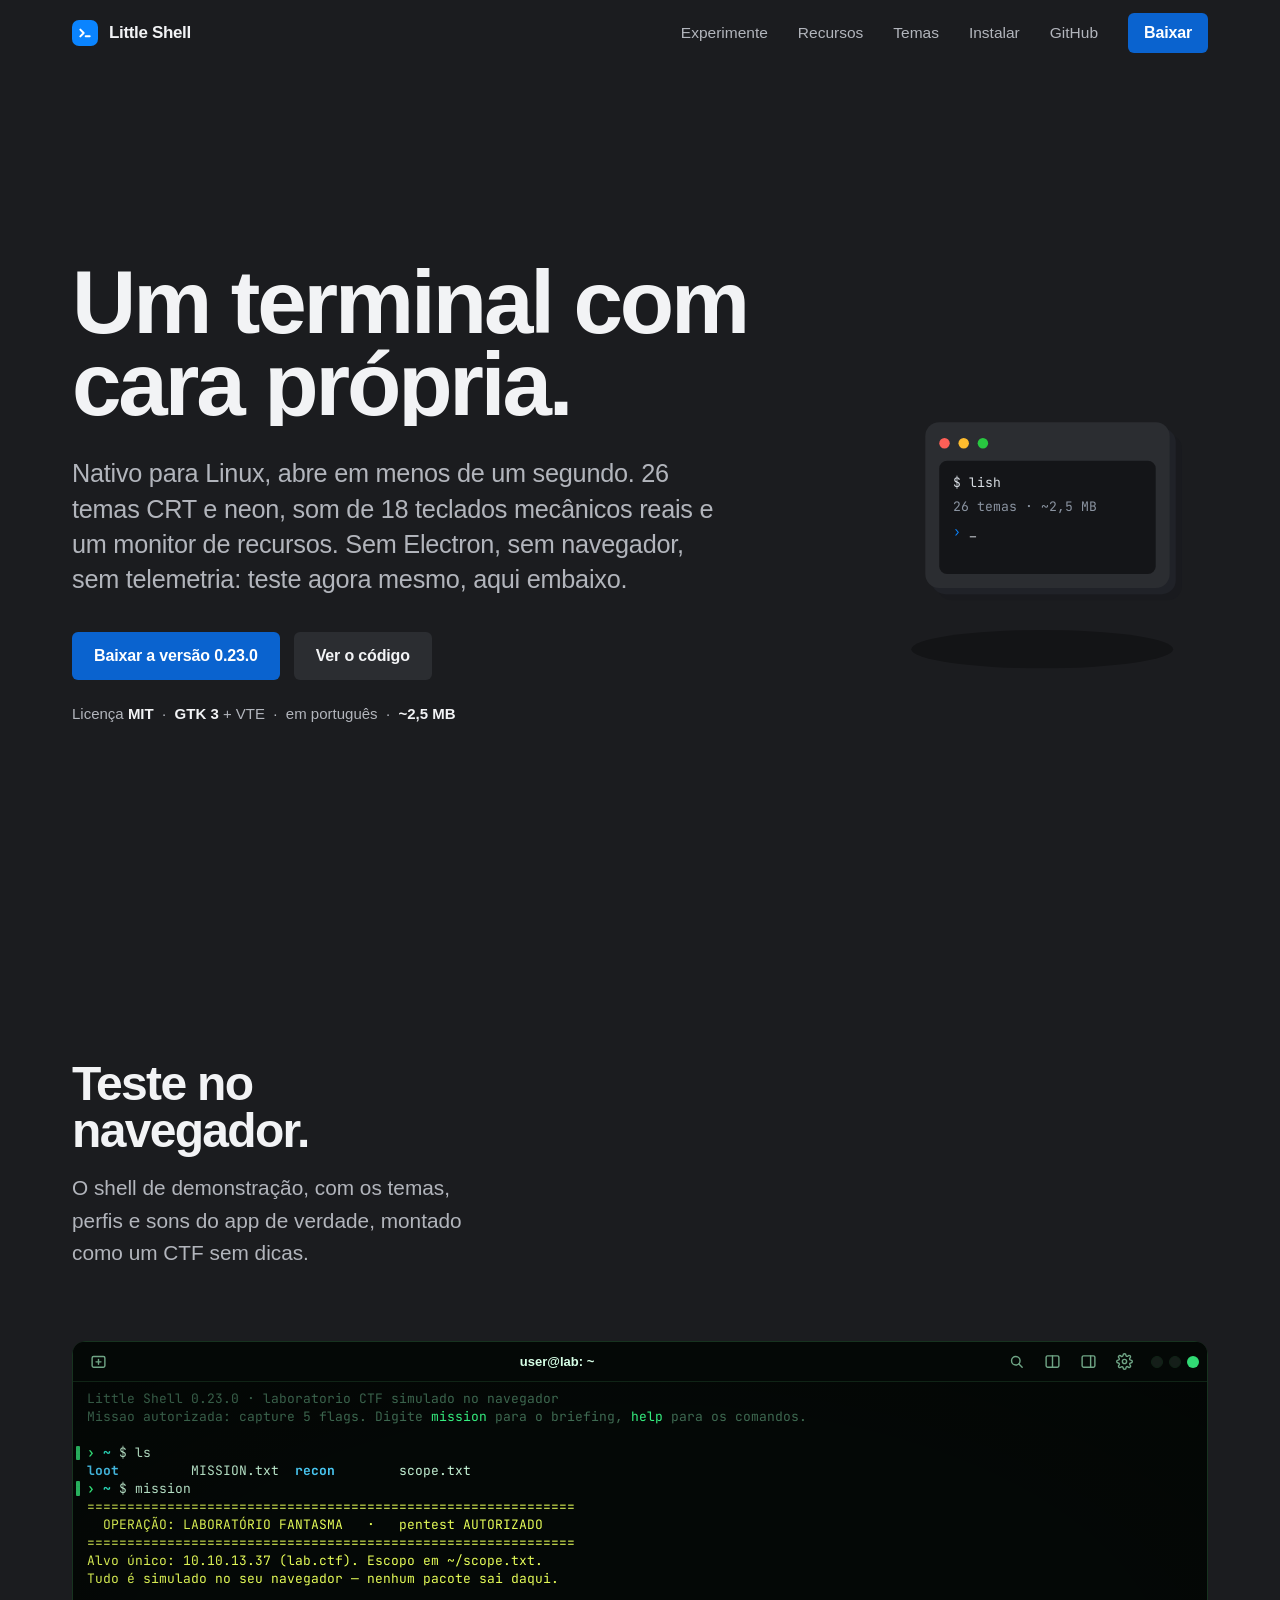
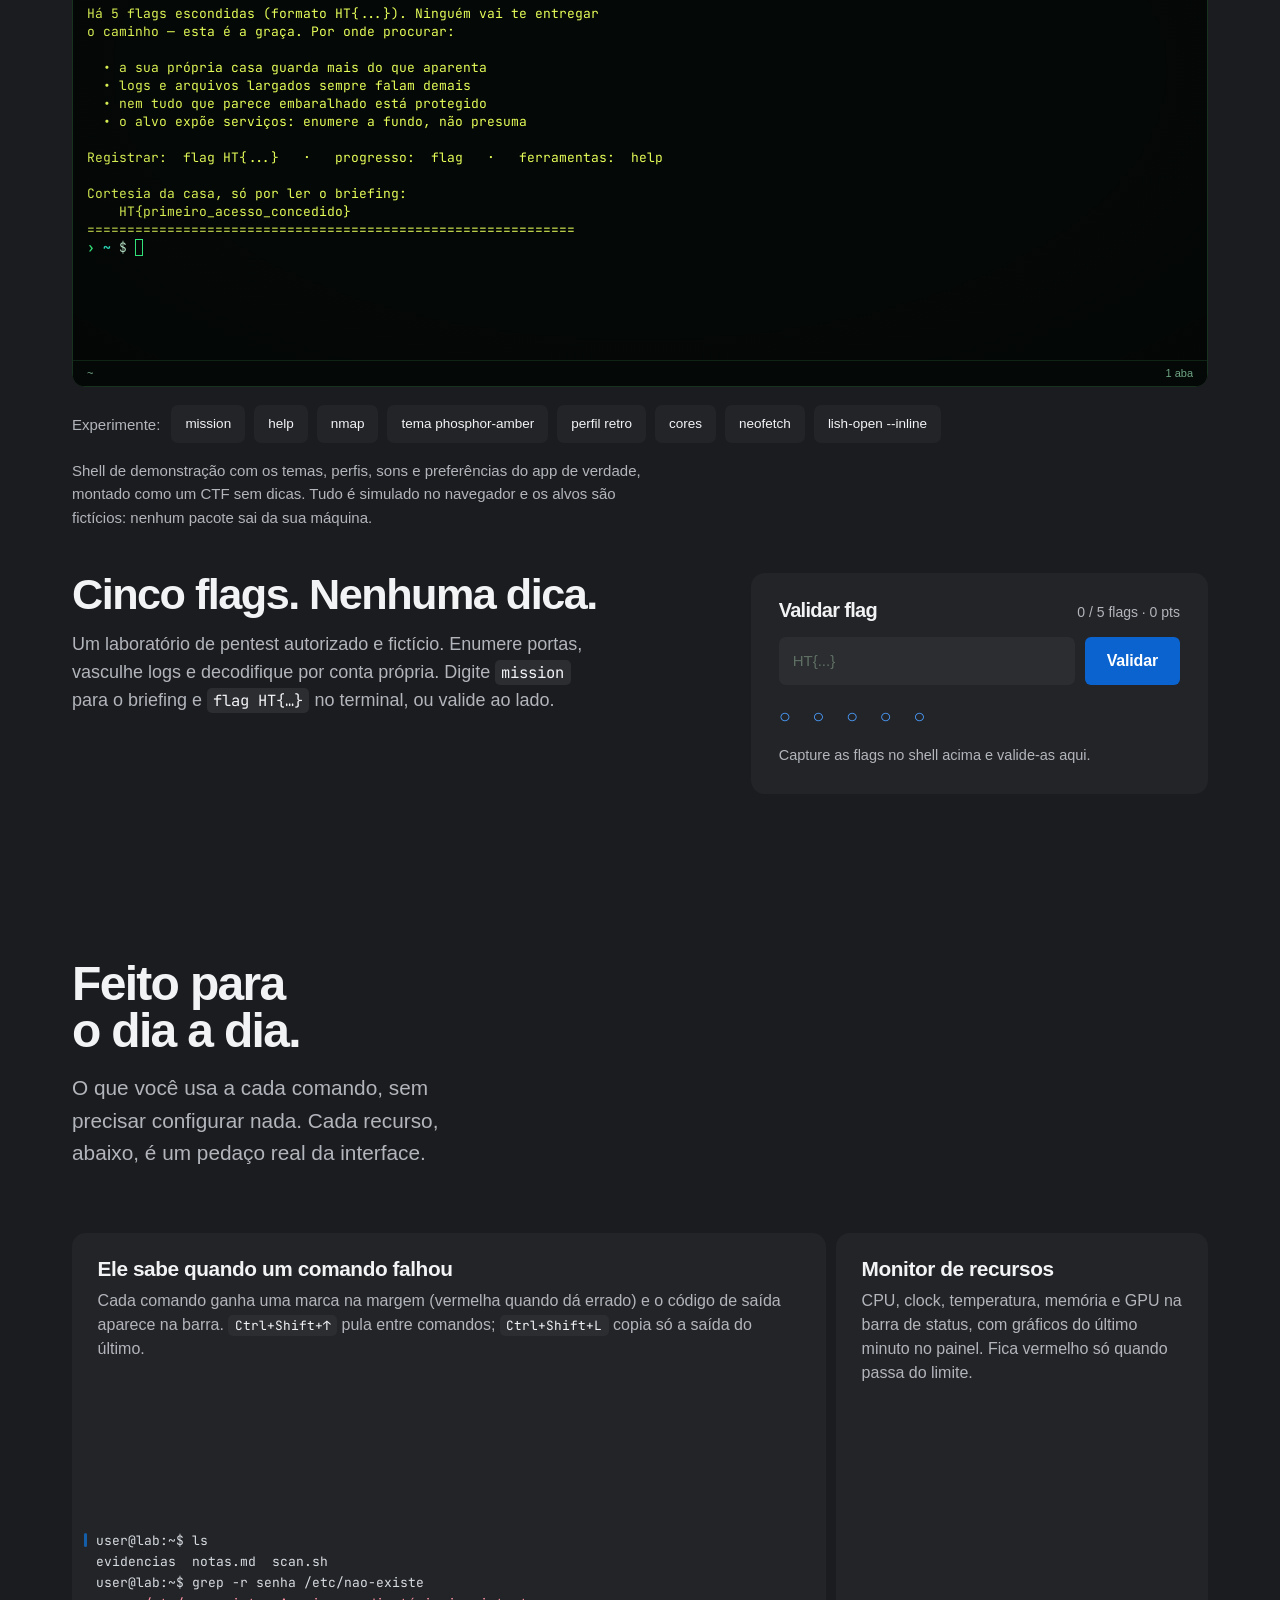
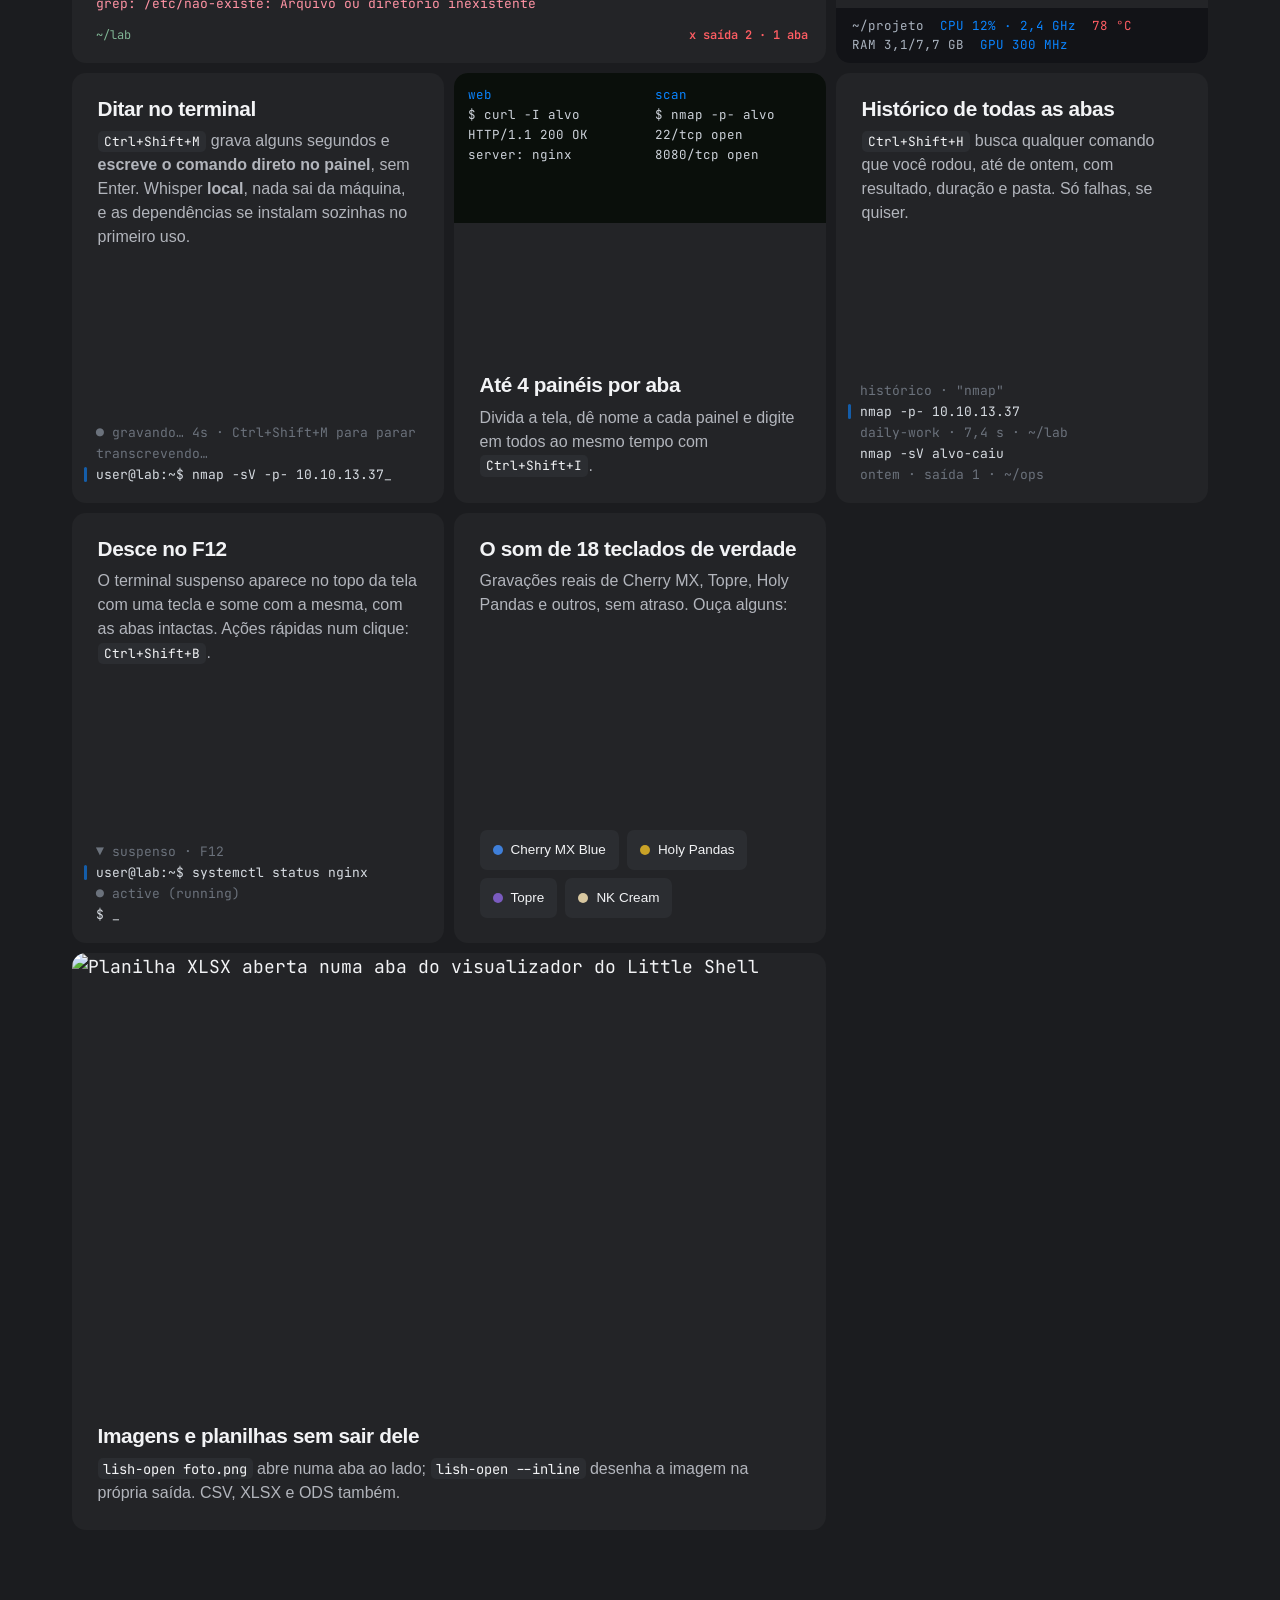
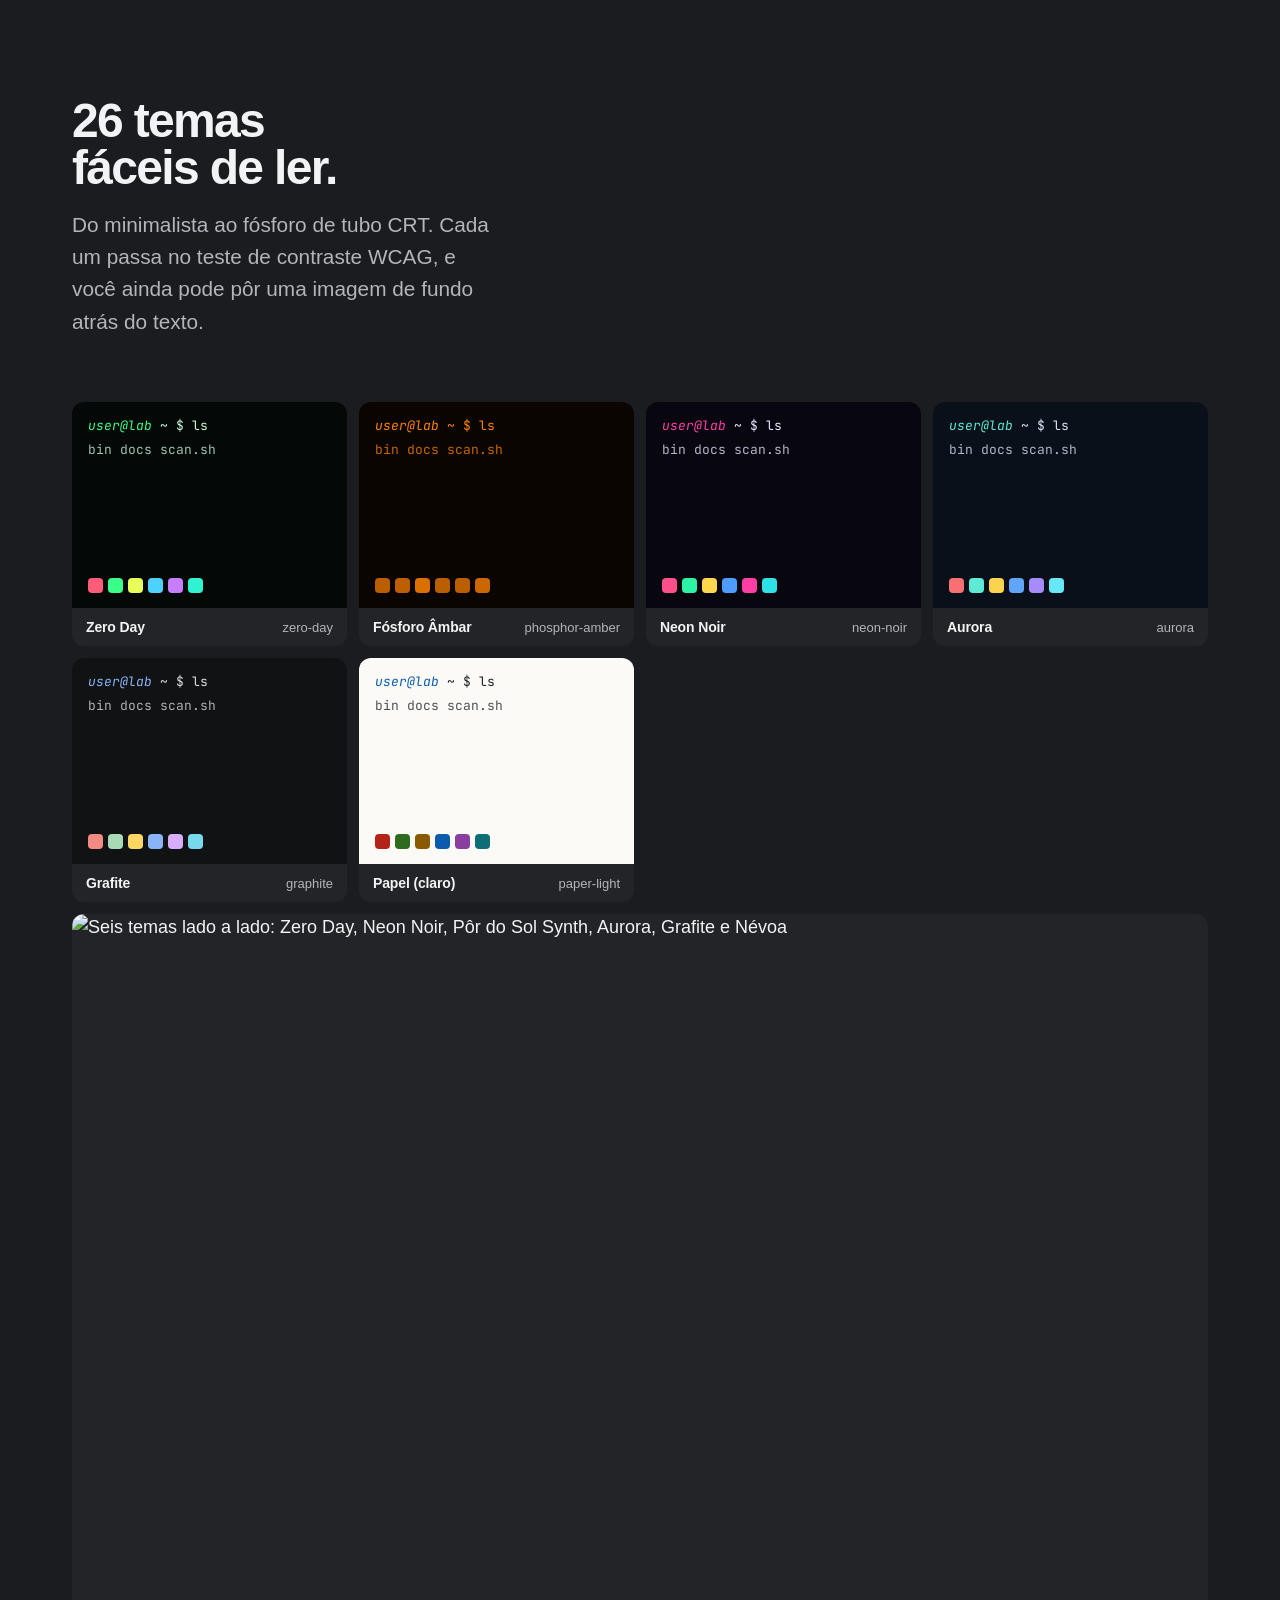
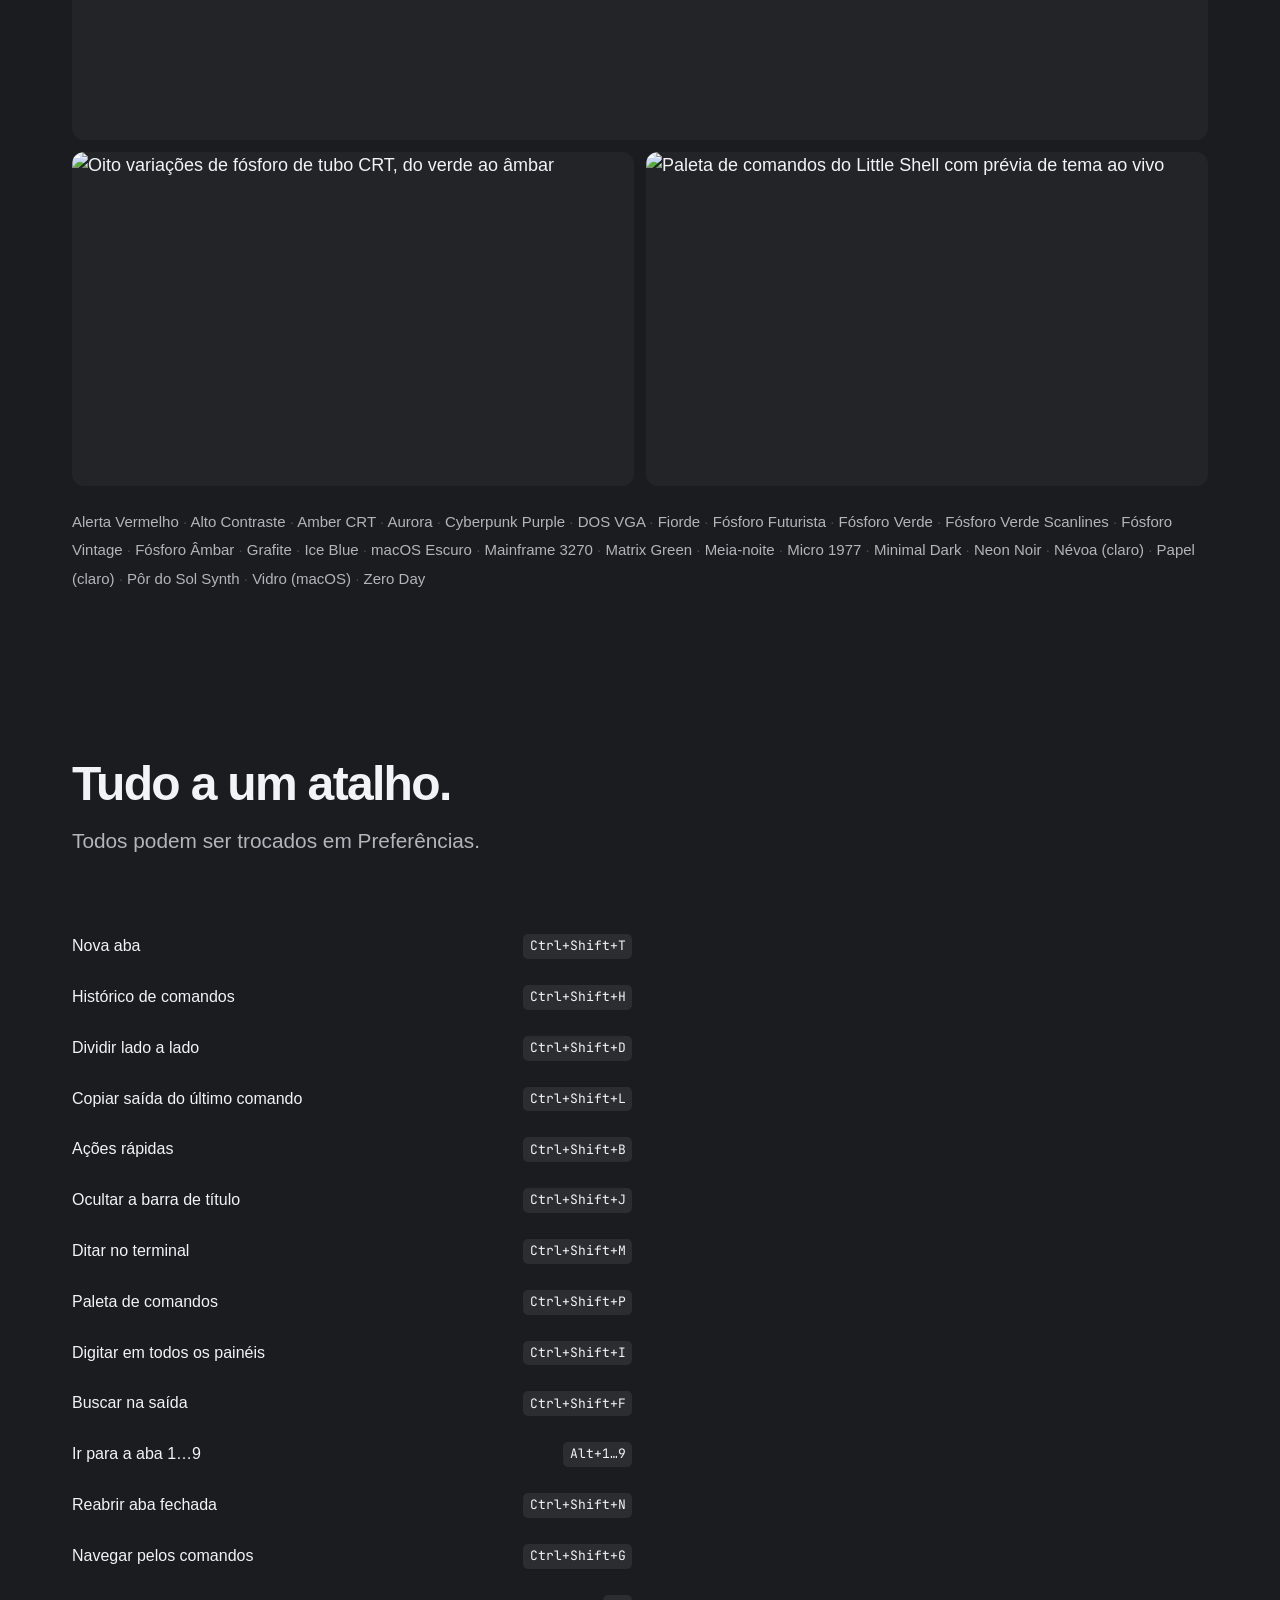
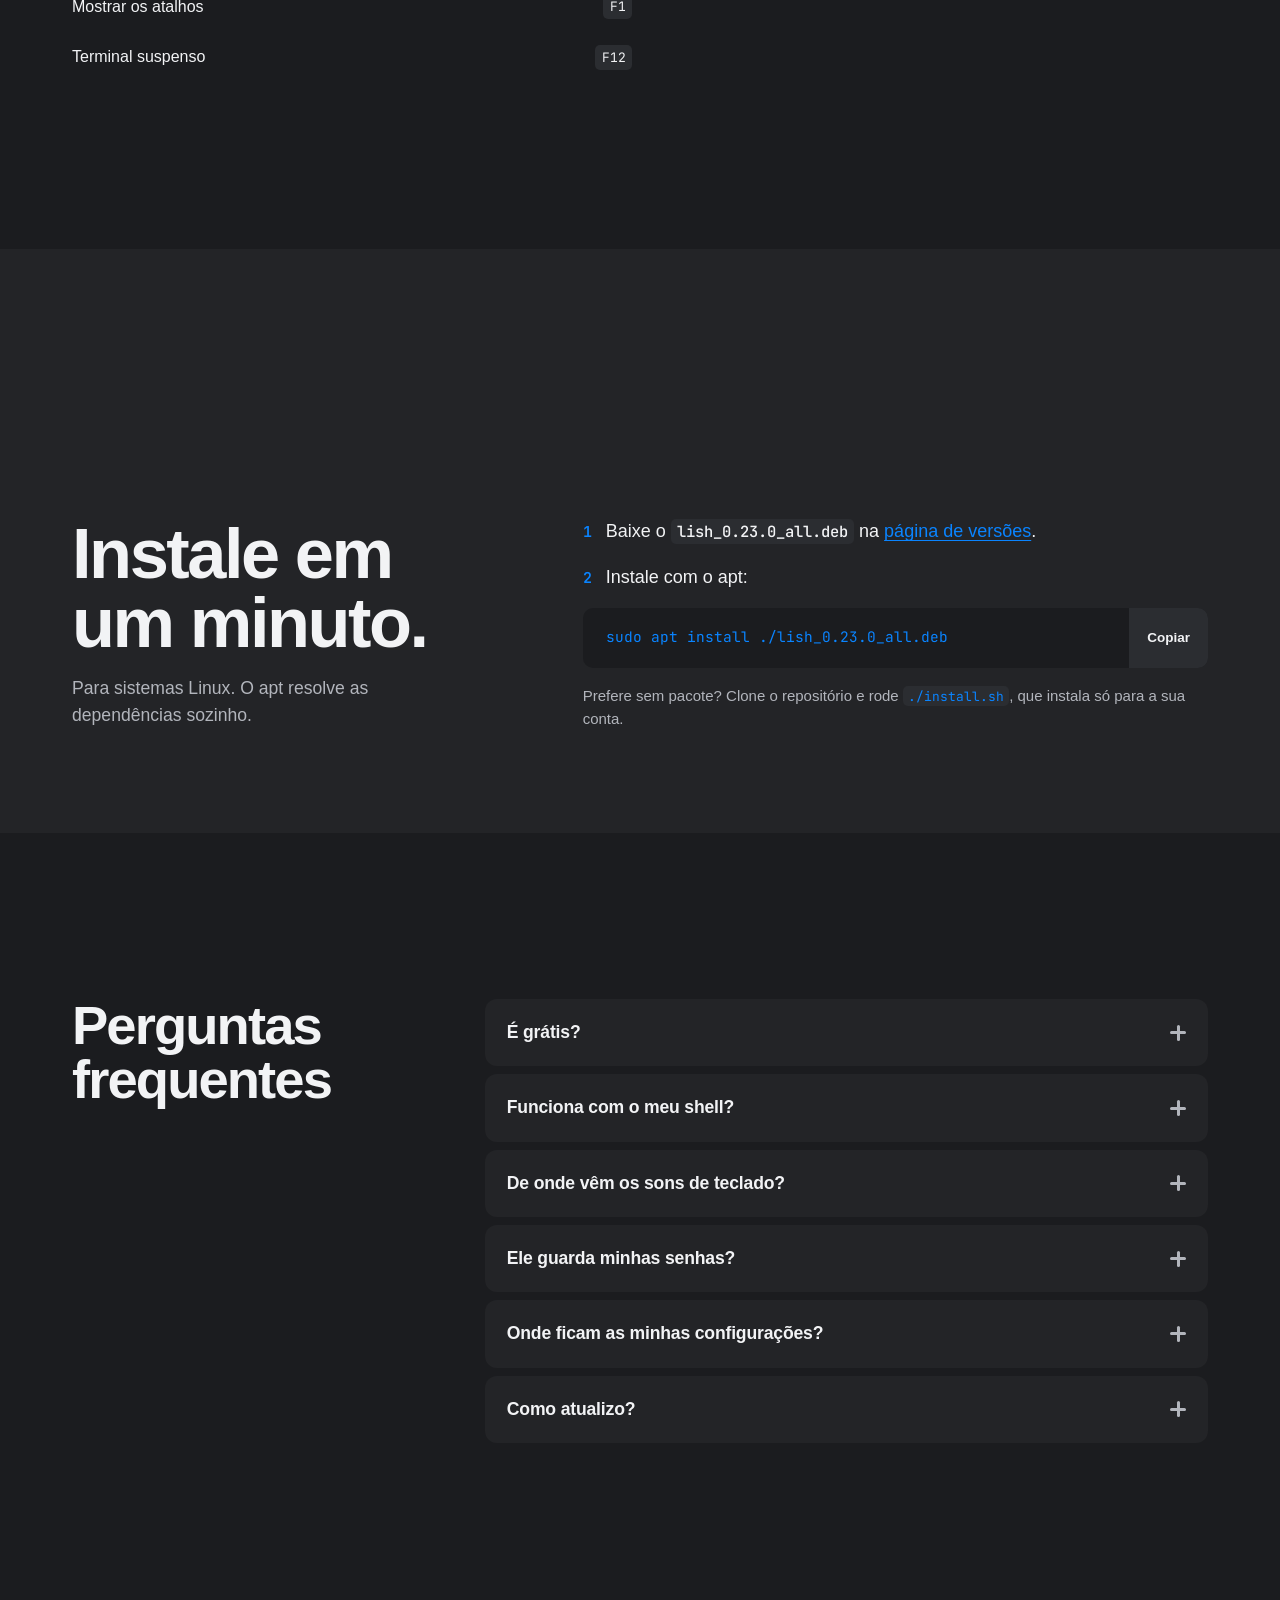
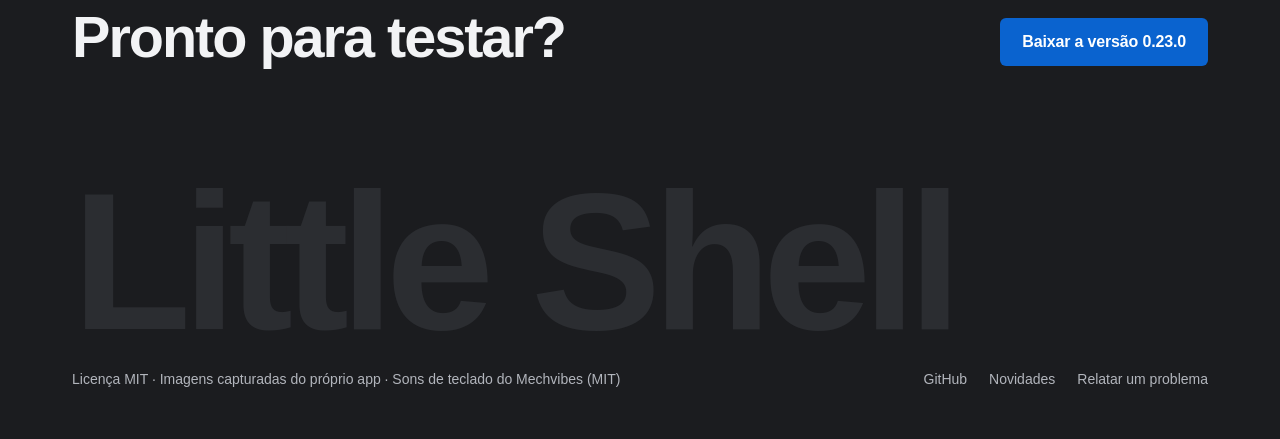
==== commit da509976: "Drop the last 'hacker' residues: demo prompt and the Retro profile The rename left the demo/screensh" ====
--- a/docs/index.html
+++ b/docs/index.html
@@ -398,9 +398,9 @@
             <p>Cada comando ganha uma marca na margem (vermelha quando dá errado) e o código de saída aparece na barra. <kbd>Ctrl+Shift+↑</kbd> pula entre comandos; <kbd>Ctrl+Shift+L</kbd> copia só a saída do último.</p>
           </div>
           <div class="frag term" data-ui aria-label="Um grep que falha ganha a marca vermelha">
-            <p class="mk">hacker@lab:~$ ls</p>
+            <p class="mk">user@lab:~$ ls</p>
             <p>evidencias  notas.md  scan.sh</p>
-            <p class="bad">hacker@lab:~$ grep -r senha /etc/nao-existe</p>
+            <p class="bad">user@lab:~$ grep -r senha /etc/nao-existe</p>
             <p class="err">grep: /etc/nao-existe: Arquivo ou diretório inexistente</p>
             <div class="bar"><span>~/lab</span><b>x saída 2 · 1 aba</b></div>
           </div>
@@ -426,7 +426,7 @@
           <div class="frag term" data-ui aria-label="Ditado escrevendo um comando no terminal">
             <p class="dim">● gravando… 4s · Ctrl+Shift+M para parar</p>
             <p class="dim">transcrevendo…</p>
-            <p class="mk">hacker@lab:~$ nmap -sV -p- 10.10.13.37_</p>
+            <p class="mk">user@lab:~$ nmap -sV -p- 10.10.13.37_</p>
           </div>
         </article>
         <article class="cell reveal flip">
@@ -459,7 +459,7 @@
           </div>
           <div class="frag term" data-ui aria-label="Terminal suspenso descendo no topo da tela">
             <p class="dim">▼ suspenso · F12</p>
-            <p class="mk">hacker@lab:~$ systemctl status nginx</p>
+            <p class="mk">user@lab:~$ systemctl status nginx</p>
             <p class="dim">● active (running)</p>
             <p>$ _</p>
           </div>
@@ -494,7 +494,7 @@
         <p>Do minimalista ao fósforo de tubo CRT. Cada um passa no teste de contraste WCAG, e você ainda pode pôr uma imagem de fundo atrás do texto.</p>
       </div>
       <div class="themes-grid">
-        <div class="theme-tile reveal" data-ui><div class="face" style="background:#040806;color:#c8f7d9"><span class="l1"><i style="color:#39ff88">hacker@lab</i> ~ $ ls</span><span class="l2">bin   docs   scan.sh</span><span class="pal" aria-hidden="true"><i style="background:#ff5c7a"></i><i style="background:#39ff88"></i><i style="background:#e8ff59"></i><i style="background:#4dd2ff"></i><i style="background:#c77dff"></i><i style="background:#2ef2d0"></i></span></div><div class="strip"><b>Zero Day</b><span>zero-day</span></div></div><div class="theme-tile reveal" data-ui><div class="face" style="background:#0a0500;color:#ff8100"><span class="l1"><i style="color:#ff8100">hacker@lab</i> ~ $ ls</span><span class="l2">bin   docs   scan.sh</span><span class="pal" aria-hidden="true"><i style="background:#ba5e00"></i><i style="background:#bd5f00"></i><i style="background:#db6f00"></i><i style="background:#ba5e00"></i><i style="background:#ba5e00"></i><i style="background:#cc6700"></i></span></div><div class="strip"><b>Fósforo Âmbar</b><span>phosphor-amber</span></div></div><div class="theme-tile reveal" data-ui><div class="face" style="background:#08070f;color:#e9e3ff"><span class="l1"><i style="color:#ff3ea5">hacker@lab</i> ~ $ ls</span><span class="l2">bin   docs   scan.sh</span><span class="pal" aria-hidden="true"><i style="background:#ff4f8b"></i><i style="background:#2bf5a4"></i><i style="background:#ffd84d"></i><i style="background:#4d9dff"></i><i style="background:#ff3ea5"></i><i style="background:#2de2e6"></i></span></div><div class="strip"><b>Neon Noir</b><span>neon-noir</span></div></div><div class="theme-tile reveal" data-ui><div class="face" style="background:#091019;color:#dbe5f3"><span class="l1"><i style="color:#5eead4">hacker@lab</i> ~ $ ls</span><span class="l2">bin   docs   scan.sh</span><span class="pal" aria-hidden="true"><i style="background:#f87171"></i><i style="background:#5eead4"></i><i style="background:#fcd34d"></i><i style="background:#60a5fa"></i><i style="background:#a78bfa"></i><i style="background:#67e8f9"></i></span></div><div class="strip"><b>Aurora</b><span>aurora</span></div></div><div class="theme-tile reveal" data-ui><div class="face" style="background:#111214;color:#dcdcdc"><span class="l1"><i style="color:#8ab4f8">hacker@lab</i> ~ $ ls</span><span class="l2">bin   docs   scan.sh</span><span class="pal" aria-hidden="true"><i style="background:#f28b82"></i><i style="background:#a8dab5"></i><i style="background:#fdd663"></i><i style="background:#8ab4f8"></i><i style="background:#d7aefb"></i><i style="background:#78d9ec"></i></span></div><div class="strip"><b>Grafite</b><span>graphite</span></div></div><div class="theme-tile reveal" data-ui><div class="face" style="background:#fbfaf7;color:#1f2328"><span class="l1"><i style="color:#0b5cad">hacker@lab</i> ~ $ ls</span><span class="l2">bin   docs   scan.sh</span><span class="pal" aria-hidden="true"><i style="background:#b42318"></i><i style="background:#2e6b1f"></i><i style="background:#8a5a00"></i><i style="background:#0b5cad"></i><i style="background:#8a3fa0"></i><i style="background:#0f6e75"></i></span></div><div class="strip"><b>Papel (claro)</b><span>paper-light</span></div></div>
+        <div class="theme-tile reveal" data-ui><div class="face" style="background:#040806;color:#c8f7d9"><span class="l1"><i style="color:#39ff88">user@lab</i> ~ $ ls</span><span class="l2">bin   docs   scan.sh</span><span class="pal" aria-hidden="true"><i style="background:#ff5c7a"></i><i style="background:#39ff88"></i><i style="background:#e8ff59"></i><i style="background:#4dd2ff"></i><i style="background:#c77dff"></i><i style="background:#2ef2d0"></i></span></div><div class="strip"><b>Zero Day</b><span>zero-day</span></div></div><div class="theme-tile reveal" data-ui><div class="face" style="background:#0a0500;color:#ff8100"><span class="l1"><i style="color:#ff8100">user@lab</i> ~ $ ls</span><span class="l2">bin   docs   scan.sh</span><span class="pal" aria-hidden="true"><i style="background:#ba5e00"></i><i style="background:#bd5f00"></i><i style="background:#db6f00"></i><i style="background:#ba5e00"></i><i style="background:#ba5e00"></i><i style="background:#cc6700"></i></span></div><div class="strip"><b>Fósforo Âmbar</b><span>phosphor-amber</span></div></div><div class="theme-tile reveal" data-ui><div class="face" style="background:#08070f;color:#e9e3ff"><span class="l1"><i style="color:#ff3ea5">user@lab</i> ~ $ ls</span><span class="l2">bin   docs   scan.sh</span><span class="pal" aria-hidden="true"><i style="background:#ff4f8b"></i><i style="background:#2bf5a4"></i><i style="background:#ffd84d"></i><i style="background:#4d9dff"></i><i style="background:#ff3ea5"></i><i style="background:#2de2e6"></i></span></div><div class="strip"><b>Neon Noir</b><span>neon-noir</span></div></div><div class="theme-tile reveal" data-ui><div class="face" style="background:#091019;color:#dbe5f3"><span class="l1"><i style="color:#5eead4">user@lab</i> ~ $ ls</span><span class="l2">bin   docs   scan.sh</span><span class="pal" aria-hidden="true"><i style="background:#f87171"></i><i style="background:#5eead4"></i><i style="background:#fcd34d"></i><i style="background:#60a5fa"></i><i style="background:#a78bfa"></i><i style="background:#67e8f9"></i></span></div><div class="strip"><b>Aurora</b><span>aurora</span></div></div><div class="theme-tile reveal" data-ui><div class="face" style="background:#111214;color:#dcdcdc"><span class="l1"><i style="color:#8ab4f8">user@lab</i> ~ $ ls</span><span class="l2">bin   docs   scan.sh</span><span class="pal" aria-hidden="true"><i style="background:#f28b82"></i><i style="background:#a8dab5"></i><i style="background:#fdd663"></i><i style="background:#8ab4f8"></i><i style="background:#d7aefb"></i><i style="background:#78d9ec"></i></span></div><div class="strip"><b>Grafite</b><span>graphite</span></div></div><div class="theme-tile reveal" data-ui><div class="face" style="background:#fbfaf7;color:#1f2328"><span class="l1"><i style="color:#0b5cad">user@lab</i> ~ $ ls</span><span class="l2">bin   docs   scan.sh</span><span class="pal" aria-hidden="true"><i style="background:#b42318"></i><i style="background:#2e6b1f"></i><i style="background:#8a5a00"></i><i style="background:#0b5cad"></i><i style="background:#8a3fa0"></i><i style="background:#0f6e75"></i></span></div><div class="strip"><b>Papel (claro)</b><span>paper-light</span></div></div>
         <div class="theme-wide reveal">
           <img src="screenshots/modern-themes.png" width="1400" height="1018" loading="lazy" alt="Seis temas lado a lado: Zero Day, Neon Noir, Pôr do Sol Synth, Aurora, Grafite e Névoa">
         </div>
@@ -628,7 +628,7 @@
   }
 })();
 </script>
-<script type="application/json" id="demo-data">{"version":"0.23.0","default_theme":"minimal-dark","themes":[{"id":"red-alert","name":"Alerta Vermelho","author":"Little Shell","dark":true,"font":null,"ui":{"background":"#140607","surface":"#1f0a0c","foreground":"#ffe3e3","accent":"#ff4d5e","border":"#6b1f27","muted":"#c27a80","danger":"#ffb347"},"term":{"background":"#120405","foreground":"#f4d6d6","cursor":"#ff4d5e","selection_background":"#8a2430","selection_foreground":"#ffffff"},"ansi":["#2a0d10","#ff5c6c","#6fd08c","#ffcf5c","#6fa8ff","#e08cff","#5fd7d7","#f0d0d0","#a34c55","#ff8090","#8ff0a8","#ffe08a","#92c0ff","#f0b0ff","#8ff0f0","#ffffff"],"fx":{"matrix":"#ff4d5e","scanlines":0.04,"glow":0.2,"vignette":0.45,"noise":0.0,"flicker":0.0,"curvature":0.0,"rain":false}},{"id":"high-contrast","name":"Alto Contraste","author":"Little Shell","dark":true,"font":null,"ui":{"background":"#000000","surface":"#0a0a0a","foreground":"#ffffff","accent":"#ffff00","border":"#ffffff","muted":"#d9d9d9","danger":"#ff6b6b"},"term":{"background":"#000000","foreground":"#ffffff","cursor":"#ffff00","selection_background":"#ffff00","selection_foreground":"#000000"},"ansi":["#000000","#ff6b6b","#5dff6b","#ffe14d","#7cb8ff","#ff8cff","#5cf2ff","#e6e6e6","#b3b3b3","#ff9090","#8dff95","#fff27a","#a8d0ff","#ffb0ff","#9cf8ff","#ffffff"],"fx":{"matrix":"#ffff00","scanlines":0.0,"glow":0.0,"vignette":0.0,"noise":0.0,"flicker":0.0,"curvature":0.0,"rain":false}},{"id":"amber-crt","name":"Amber CRT","author":"Little Shell","dark":true,"font":null,"ui":{"background":"#100b03","surface":"#1a1206","foreground":"#ffe8b0","accent":"#ffb000","border":"#6e4d0c","muted":"#a07732","danger":"#ff5f56"},"term":{"background":"#090600","foreground":"#ffc24b","cursor":"#fff0c2","selection_background":"#805b12","selection_foreground":"#ffffff"},"ansi":["#120d04","#df553f","#a8b84c","#ffb000","#d28b35","#cc7a4b","#e0a84f","#ead7ac","#806233","#ff725c","#c7d96b","#ffd066","#e7aa59","#ed9b6c","#f2c06e","#fff0ce"],"fx":{"matrix":"#ffb000","scanlines":0.18,"glow":0.0,"vignette":0.0,"noise":0.0,"flicker":0.0,"curvature":0.0,"rain":true}},{"id":"aurora","name":"Aurora","author":"Little Shell","dark":true,"font":null,"ui":{"background":"#0b1220","surface":"#111a2c","foreground":"#e6edf7","accent":"#5eead4","border":"#23314d","muted":"#8fa3c4","danger":"#f87171"},"term":{"background":"#091019","foreground":"#dbe5f3","cursor":"#5eead4","selection_background":"#22385a","selection_foreground":"#ffffff"},"ansi":["#172238","#f87171","#5eead4","#fcd34d","#60a5fa","#a78bfa","#67e8f9","#cbd5e1","#546b90","#fca5a5","#99f6e4","#fde68a","#93c5fd","#c4b5fd","#a5f3fc","#f8fafc"],"fx":{"matrix":"#5eead4","scanlines":0.0,"glow":0.08,"vignette":0.2,"noise":0.0,"flicker":0.0,"curvature":0.0,"rain":false}},{"id":"cyberpunk-purple","name":"Cyberpunk Purple","author":"Little Shell","dark":true,"font":null,"ui":{"background":"#090612","surface":"#140d21","foreground":"#f6eaff","accent":"#df5cff","border":"#63347c","muted":"#9a72ab","danger":"#ff5370"},"term":{"background":"#06030d","foreground":"#e7b8ff","cursor":"#4dfff3","selection_background":"#63347c","selection_foreground":"#ffffff"},"ansi":["#100a19","#ff5370","#5dffa7","#ffe66d","#55b9ff","#df5cff","#4dfff3","#e9dcf0","#755c84","#ff7890","#87ffc1","#fff09a","#82ccff","#ec8dff","#81fff7","#ffffff"],"fx":{"matrix":"#df5cff","scanlines":0.1,"glow":0.0,"vignette":0.0,"noise":0.0,"flicker":0.0,"curvature":0.0,"rain":true}},{"id":"phosphor-dos","name":"DOS VGA","author":"Little Shell (inspirado no Cool Retro Term)","dark":true,"font":"Terminus","ui":{"background":"#070707","surface":"#0e0e0e","foreground":"#e1e1e1","accent":"#c8c8c8","border":"#4c4c4c","muted":"#7c7c7c","danger":"#f16c6c"},"term":{"background":"#000000","foreground":"#c8c8c8","cursor":"#dbdbdb","selection_background":"#b0b0b0","selection_foreground":"#000000"},"ansi":["#000000","#ec0000","#00aa00","#b75b00","#5c69e0","#c039c0","#00aaaa","#aaaaaa","#646464","#ff5555","#55ff55","#ffff55","#5f5fff","#ff55ff","#55ffff","#ffffff"],"fx":{"matrix":"#c8c8c8","scanlines":0.1,"glow":0.25,"vignette":0.45,"noise":0.06,"flicker":0.05,"curvature":0.35,"rain":false}},{"id":"nord","name":"Fiorde","author":"Little Shell","dark":true,"font":null,"ui":{"background":"#2e3440","surface":"#3b4252","foreground":"#d8dee9","accent":"#88c0d0","border":"#434c5e","muted":"#7b88a1","danger":"#bf616a"},"term":{"background":"#2e3440","foreground":"#d8dee9","cursor":"#88c0d0","selection_background":"#434c5e","selection_foreground":"#eceff4"},"ansi":["#3b4252","#bf616a","#a3be8c","#ebcb8b","#81a1c1","#b48ead","#88c0d0","#e5e9f0","#4c566a","#bf616a","#a3be8c","#ebcb8b","#81a1c1","#b48ead","#8fbcbb","#eceff4"],"fx":{"matrix":"#88c0d0","scanlines":0.0,"glow":0.0,"vignette":0.0,"noise":0.0,"flicker":0.0,"curvature":0.0,"rain":false}},{"id":"phosphor-futuristic","name":"Fósforo Futurista","author":"Little Shell (inspirado no Cool Retro Term)","dark":true,"font":null,"ui":{"background":"#040607","surface":"#080b0e","foreground":"#b1cae5","accent":"#729fcf","border":"#2b3c4f","muted":"#597ca1","danger":"#dc626e"},"term":{"background":"#02050a","foreground":"#729fcf","cursor":"#a3c1e0","selection_background":"#648cb6","selection_foreground":"#02050a"},"ansi":["#141e2a","#57799e","#577a9e","#6289b2","#57799e","#57799e","#5b7fa6","#678fba","#49698b","#6086ae","#6992be","#729fcf","#597ca1","#648cb6","#95b7db","#c0d4e9"],"fx":{"matrix":"#729fcf","scanlines":0.0,"glow":0.7,"vignette":0.35,"noise":0.04,"flicker":0.03,"curvature":0.2,"rain":false}},{"id":"phosphor-green","name":"Fósforo Verde","author":"Little Shell (inspirado no Cool Retro Term)","dark":true,"font":"Terminus","ui":{"background":"#000704","surface":"#010e07","foreground":"#79e3ac","accent":"#0ccc68","border":"#054e28","muted":"#088c47","danger":"#c26d54"},"term":{"background":"#000a05","foreground":"#0ccc68","cursor":"#61de9d","selection_background":"#0bb45c","selection_foreground":"#000a05"},"ansi":["#022915","#088c47","#09974d","#0aaf59","#088c47","#088f49","#0aa353","#0bb85e","#07773d","#0aab57","#0bbc60","#0ccc68","#099f51","#0bb45c","#49d98e","#92e8bb"],"fx":{"matrix":"#0ccc68","scanlines":0.06,"glow":0.5,"vignette":0.55,"noise":0.12,"flicker":0.1,"curvature":0.45,"rain":false}},{"id":"phosphor-scanlines","name":"Fósforo Verde Scanlines","author":"Little Shell (inspirado no Cool Retro Term)","dark":true,"font":"Terminus","ui":{"background":"#040903","surface":"#091206","foreground":"#b7ff9e","accent":"#7cff4f","border":"#2f611e","muted":"#48942e","danger":"#de7a4e"},"term":{"background":"#030a01","foreground":"#7cff4f","cursor":"#aaff8d","selection_background":"#6de046","selection_foreground":"#030a01"},"ansi":["#16310d","#52a834","#5cbd3a","#6bdb44","#48942e","#57b237","#63cc3f","#70e647","#377422","#68d642","#72eb49","#7cff4f","#61c73e","#6de046","#9dff7b","#c4ffb0"],"fx":{"matrix":"#7cff4f","scanlines":0.32,"glow":0.6,"vignette":0.5,"noise":0.1,"flicker":0.08,"curvature":0.4,"rain":false}},{"id":"phosphor-vintage","name":"Fósforo Vintage","author":"Little Shell (inspirado no Cool Retro Term)","dark":true,"font":"Terminus","ui":{"background":"#000902","surface":"#001204","foreground":"#73ff95","accent":"#00ff3e","border":"#006118","muted":"#009424","danger":"#bf7a49"},"term":{"background":"#000a02","foreground":"#00ff3e","cursor":"#59ff82","selection_background":"#00e037","selection_foreground":"#000a02"},"ansi":["#00310c","#00a829","#00bd2e","#00db35","#009424","#00b22b","#00cc32","#00e638","#00791d","#00d634","#00eb39","#00ff3e","#00c730","#00e037","#40ff6e","#8cffa8"],"fx":{"matrix":"#00ff3e","scanlines":0.28,"glow":0.5,"vignette":0.75,"noise":0.4,"flicker":0.45,"curvature":0.7,"rain":false}},{"id":"phosphor-amber","name":"Fósforo Âmbar","author":"Little Shell (inspirado no Cool Retro Term)","dark":true,"font":"Terminus","ui":{"background":"#090500","surface":"#120900","foreground":"#ffba73","accent":"#ff8100","border":"#613100","muted":"#bd6000","danger":"#ff5a3a"},"term":{"background":"#0a0500","foreground":"#ff8100","cursor":"#ffad59","selection_background":"#e07200","selection_foreground":"#0a0500"},"ansi":["#311900","#ba5e00","#bd5f00","#db6f00","#ba5e00","#ba5e00","#cc6700","#e67400","#9f5100","#d66c00","#eb7700","#ff8100","#c76500","#e07200","#ffa040","#ffc68c"],"fx":{"matrix":"#ff8100","scanlines":0.06,"glow":0.55,"vignette":0.55,"noise":0.12,"flicker":0.1,"curvature":0.45,"rain":false}},{"id":"graphite","name":"Grafite","author":"Little Shell","dark":true,"font":null,"ui":{"background":"#141517","surface":"#1b1c1f","foreground":"#e6e6e6","accent":"#8ab4f8","border":"#2e3034","muted":"#9a9da3","danger":"#f28b82"},"term":{"background":"#111214","foreground":"#dcdcdc","cursor":"#e6e6e6","selection_background":"#3a3d42","selection_foreground":"#ffffff"},"ansi":["#1e1f22","#f28b82","#a8dab5","#fdd663","#8ab4f8","#d7aefb","#78d9ec","#c8c8c8","#686c71","#f6aea9","#c6e9ce","#fee49b","#aecbfa","#e7c8fd","#a5e7f3","#f5f5f5"],"fx":{"matrix":"#8ab4f8","scanlines":0.0,"glow":0.0,"vignette":0.0,"noise":0.0,"flicker":0.0,"curvature":0.0,"rain":false}},{"id":"ice-blue","name":"Ice Blue","author":"Little Shell","dark":true,"font":null,"ui":{"background":"#061018","surface":"#0b1a26","foreground":"#e7f7ff","accent":"#54d7ff","border":"#22506a","muted":"#6995aa","danger":"#ff6b83"},"term":{"background":"#030b11","foreground":"#a9e9ff","cursor":"#ffffff","selection_background":"#1d607d","selection_foreground":"#ffffff"},"ansi":["#07131b","#ff6b83","#69e0b1","#d9df78","#59b8ff","#bb8cff","#54d7ff","#d7ecf5","#496c7e","#ff8da0","#8df0c8","#edf09b","#83ccff","#d0aaff","#85e6ff","#ffffff"],"fx":{"matrix":"#54d7ff","scanlines":0.08,"glow":0.0,"vignette":0.0,"noise":0.0,"flicker":0.0,"curvature":0.0,"rain":true}},{"id":"mac-dark","name":"macOS Escuro","author":"Little Shell","dark":true,"font":null,"ui":{"background":"#1c1c1e","surface":"#2c2c2e","foreground":"#f5f5f7","accent":"#0a84ff","border":"#3a3a3c","muted":"#98989d","danger":"#ff453a"},"term":{"background":"#1c1c1e","foreground":"#e6e6ea","cursor":"#0a84ff","selection_background":"#2f4a6d","selection_foreground":"#ffffff"},"ansi":["#3a3a3c","#ff453a","#32d74b","#ffd60a","#0a84ff","#bf5af2","#64d2ff","#d1d1d6","#48484a","#ff6961","#30db5b","#ffe066","#409cff","#da8fff","#70d7ff","#f5f5f7"],"fx":{"matrix":"#0a84ff","scanlines":0.0,"glow":0.0,"vignette":0.0,"noise":0.0,"flicker":0.0,"curvature":0.0,"rain":false}},{"id":"phosphor-mainframe","name":"Mainframe 3270","author":"Little Shell (inspirado no Cool Retro Term)","dark":true,"font":"IBM 3270","ui":{"background":"#020904","surface":"#041209","foreground":"#94ffb6","accent":"#3cff7a","border":"#17612e","muted":"#239447","danger":"#ce7a58"},"term":{"background":"#010a04","foreground":"#3cff7a","cursor":"#80ffa9","selection_background":"#35e06b","selection_foreground":"#010a04"},"ansi":["#0a3117","#28a851","#2cbd5a","#34db69","#239447","#2ab255","#30cc62","#36e66e","#1b7638","#32d666","#37eb70","#3cff7a","#2fc75f","#35e06b","#6dff9b","#a7ffc3"],"fx":{"matrix":"#3cff7a","scanlines":0.04,"glow":0.35,"vignette":0.4,"noise":0.06,"flicker":0.04,"curvature":0.25,"rain":false}},{"id":"matrix-green","name":"Matrix Green","author":"Little Shell","dark":true,"font":null,"ui":{"background":"#02090b","surface":"#080f14","foreground":"#eafff8","accent":"#29ff9a","border":"#145c48","muted":"#4d8572","danger":"#ff7383"},"term":{"background":"#00090b","foreground":"#72ffcb","cursor":"#e8fff7","selection_background":"#12664a","selection_foreground":"#ffffff"},"ansi":["#07100f","#ff5b6e","#2de391","#e4d769","#44a8ff","#d779ff","#39d9d0","#c8e6dc","#427064","#ff7383","#50ffad","#fff083","#72c0ff","#e69aff","#68fff4","#f0fff9"],"fx":{"matrix":"#14ff8a","scanlines":0.12,"glow":0.0,"vignette":0.0,"noise":0.0,"flicker":0.0,"curvature":0.0,"rain":true}},{"id":"tokyo-night","name":"Meia-noite","author":"Little Shell","dark":true,"font":null,"ui":{"background":"#1a1b26","surface":"#24283b","foreground":"#c0caf5","accent":"#7aa2f7","border":"#2f334d","muted":"#565f89","danger":"#f7768e"},"term":{"background":"#1a1b26","foreground":"#c0caf5","cursor":"#7aa2f7","selection_background":"#283457","selection_foreground":"#c0caf5"},"ansi":["#15161e","#f7768e","#9ece6a","#e0af68","#7aa2f7","#bb9af7","#7dcfff","#a9b1d6","#414868","#f7768e","#9ece6a","#e0af68","#7aa2f7","#bb9af7","#7dcfff","#c0caf5"],"fx":{"matrix":"#7aa2f7","scanlines":0.0,"glow":0.0,"vignette":0.0,"noise":0.0,"flicker":0.0,"curvature":0.0,"rain":false}},{"id":"phosphor-1977","name":"Micro 1977","author":"Little Shell (inspirado no Cool Retro Term)","dark":true,"font":"VT323","ui":{"background":"#020905","surface":"#03120a","foreground":"#8dffc2","accent":"#2fff91","border":"#126137","muted":"#1b9454","danger":"#cb7a5e"},"term":{"background":"#000a05","foreground":"#2fff91","cursor":"#78ffb8","selection_background":"#29e080","selection_foreground":"#000a05"},"ansi":["#08311b","#1fa860","#23bd6b","#28db7d","#1b9454","#21b266","#26cc74","#2ae682","#157743","#27d67a","#2beb85","#2fff91","#25c771","#29e080","#63ffac","#a1ffce"],"fx":{"matrix":"#2fff91","scanlines":0.3,"glow":0.5,"vignette":0.6,"noise":0.14,"flicker":0.12,"curvature":0.55,"rain":false}},{"id":"minimal-dark","name":"Minimal Dark","author":"Little Shell","dark":true,"font":null,"ui":{"background":"#111315","surface":"#181b1e","foreground":"#e4e7e9","accent":"#a8b0b5","border":"#343a3e","muted":"#7d858a","danger":"#e06c75"},"term":{"background":"#0d0f10","foreground":"#d5d8da","cursor":"#ffffff","selection_background":"#454b50","selection_foreground":"#ffffff"},"ansi":["#161819","#d26a73","#8eae7b","#c6aa65","#719ac2","#a68bb8","#72aaaa","#c9ccce","#656b6e","#e28189","#a5c391","#dcc17d","#89b2d8","#bca2cc","#89c1c1","#f2f3f4"],"fx":{"matrix":"#a8b0b5","scanlines":0.05,"glow":0.0,"vignette":0.0,"noise":0.0,"flicker":0.0,"curvature":0.0,"rain":true}},{"id":"neon-noir","name":"Neon Noir","author":"Little Shell","dark":true,"font":null,"ui":{"background":"#0a0912","surface":"#12101d","foreground":"#f2ecff","accent":"#ff3ea5","border":"#2c2342","muted":"#9a8fbc","danger":"#ff5e5e"},"term":{"background":"#08070f","foreground":"#e9e3ff","cursor":"#2de2e6","selection_background":"#3a1d4d","selection_foreground":"#ffffff"},"ansi":["#15121f","#ff4f8b","#2bf5a4","#ffd84d","#4d9dff","#ff3ea5","#2de2e6","#d8d0f0","#6b608d","#ff7eaa","#6bffc4","#ffe47f","#82bbff","#ff7cc6","#7cf0f2","#ffffff"],"fx":{"matrix":"#ff3ea5","scanlines":0.03,"glow":0.25,"vignette":0.35,"noise":0.0,"flicker":0.0,"curvature":0.0,"rain":false}},{"id":"mist-light","name":"Névoa (claro)","author":"Little Shell","dark":false,"font":null,"ui":{"background":"#eef1f5","surface":"#e3e8ef","foreground":"#1c2430","accent":"#2563eb","border":"#c3ccd8","muted":"#566273","danger":"#c81e1e"},"term":{"background":"#f5f7fa","foreground":"#1f2733","cursor":"#2563eb","selection_background":"#cddcfa","selection_foreground":"#0f1620"},"ansi":["#1f2733","#c81e1e","#1d7a3a","#946300","#2563eb","#8b3fc9","#0e7490","#5b6575","#47515f","#dc2424","#15803d","#a16207","#1d4ed8","#7e22ce","#0f766e","#64707f"],"fx":{"matrix":"#2563eb","scanlines":0.0,"glow":0.0,"vignette":0.0,"noise":0.0,"flicker":0.0,"curvature":0.0,"rain":false}},{"id":"paper-light","name":"Papel (claro)","author":"Little Shell","dark":false,"font":null,"ui":{"background":"#f6f4ef","surface":"#ebe8e1","foreground":"#22262a","accent":"#0b5cad","border":"#c9c4b8","muted":"#5c6166","danger":"#b42318"},"term":{"background":"#fbfaf7","foreground":"#1f2328","cursor":"#0b5cad","selection_background":"#cfe3fa","selection_foreground":"#111417"},"ansi":["#1f2328","#b42318","#2e6b1f","#8a5a00","#0b5cad","#8a3fa0","#0f6e75","#5f6670","#4b5259","#d1242f","#1a7f37","#9a6700","#0969da","#8250df","#1b7c83","#636a73"],"fx":{"matrix":"#0b5cad","scanlines":0.0,"glow":0.0,"vignette":0.0,"noise":0.0,"flicker":0.0,"curvature":0.0,"rain":false}},{"id":"synthwave-sunset","name":"Pôr do Sol Synth","author":"Little Shell","dark":true,"font":null,"ui":{"background":"#170f26","surface":"#1f1533","foreground":"#fbe9ff","accent":"#ff8a5c","border":"#3d2a5c","muted":"#b39dd1","danger":"#ff4d6d"},"term":{"background":"#140c22","foreground":"#f6e3ff","cursor":"#ff8a5c","selection_background":"#4a2a63","selection_foreground":"#ffffff"},"ansi":["#23173a","#ff5c8a","#72f1b8","#fede5d","#36f9f6","#ff7edb","#67e8f9","#e8d8f5","#736195","#ff86a8","#9cf5cd","#fff08a","#7dfbf9","#ffa8e8","#9aeffc","#ffffff"],"fx":{"matrix":"#ff7edb","scanlines":0.02,"glow":0.18,"vignette":0.3,"noise":0.0,"flicker":0.0,"curvature":0.0,"rain":false}},{"id":"mac-glass","name":"Vidro (macOS)","author":"Little Shell","dark":false,"font":null,"ui":{"background":"#f4f4f7","surface":"#eaeaef","foreground":"#1d1d1f","accent":"#007aff","border":"#d7d7dd","muted":"#86868b","danger":"#ff3b30"},"term":{"background":"#fbfbfd","foreground":"#1d1d1f","cursor":"#007aff","selection_background":"#b3d7ff","selection_foreground":"#0b0b0c"},"ansi":["#2b2b2e","#ff3b30","#28cd41","#ff9f0a","#007aff","#bf5af2","#5ac8fa","#8e8e93","#48484a","#ff6961","#30d158","#ffd60a","#409cff","#da8fff","#70d7ff","#c7c7cc"],"fx":{"matrix":"#007aff","scanlines":0.0,"glow":0.0,"vignette":0.0,"noise":0.0,"flicker":0.0,"curvature":0.0,"rain":false}},{"id":"zero-day","name":"Zero Day","author":"Little Shell","dark":true,"font":null,"ui":{"background":"#060a08","surface":"#0b120e","foreground":"#d6ffe6","accent":"#39ff88","border":"#17331f","muted":"#6fa585","danger":"#ff4f6d"},"term":{"background":"#040806","foreground":"#c8f7d9","cursor":"#39ff88","selection_background":"#1d4d33","selection_foreground":"#eafff1"},"ansi":["#0d1a12","#ff5c7a","#39ff88","#e8ff59","#4dd2ff","#c77dff","#2ef2d0","#b8d9c4","#427056","#ff8aa0","#7dffb2","#f3ff8c","#8ae3ff","#dcaaff","#7af8e3","#ecfff4"],"fx":{"matrix":"#39ff88","scanlines":0.03,"glow":0.12,"vignette":0.25,"noise":0.0,"flicker":0.0,"curvature":0.0,"rain":true}}],"profiles":[{"id":"developer","name":"Desenvolvimento","description":"Visual sóbrio e sem distrações.","theme":"minimal-dark","font_size":11,"effects":false,"sound":false,"panel":false},{"id":"focus","name":"Foco","description":"Terminal limpo em azul, sem painel lateral.","theme":"ice-blue","font_size":12,"effects":false,"sound":false,"panel":false},{"id":"retro","name":"Retro Hacker","description":"Identidade visual completa, com chuva digital e efeitos.","theme":"matrix-green","font_size":11,"effects":true,"sound":false,"panel":true},{"id":"crt","name":"Retrô CRT","description":"Monitor de fósforo âmbar com brilho, curvatura e ruído, inspirado no Cool Retro Term.","theme":"phosphor-amber","font_size":12,"effects":true,"sound":false,"panel":false}],"actions":[{"id":"identity","label":"Identidade","command":"printf '\\nUSER: '; whoami; printf 'HOST: '; hostname; printf 'KERNEL: '; uname -r","fields":[],"in_terminal":false},{"id":"network","label":"Interfaces de rede","command":"command -v ip >/dev/null && ip -brief address || echo 'Comando ip nao encontrado'","fields":[],"in_terminal":false},{"id":"ports","label":"Portas locais","command":"command -v ss >/dev/null && ss -tulpen || echo 'Comando ss nao encontrado'","fields":[],"in_terminal":false},{"id":"routes","label":"Rotas","command":"command -v ip >/dev/null && ip route || echo 'Comando ip nao encontrado'","fields":[],"in_terminal":false},{"id":"processes","label":"Processos ativos","command":"ps aux --sort=-%cpu | head -15","fields":[],"in_terminal":false},{"id":"ping","label":"Pingar host","command":"ping -c {vezes=4} {host}","fields":[{"name":"vezes","default":"4"},{"name":"host","default":null}],"in_terminal":false},{"id":"services","label":"Serviços de um alvo","command":"nmap -sV {alvo}","fields":[{"name":"alvo","default":null}],"in_terminal":false},{"id":"ssh","label":"Conexões SSH","command":"printf 'SSH config:\\n'; ls -la ~/.ssh 2>/dev/null || echo 'Nenhuma configuracao SSH'","fields":[],"in_terminal":false},{"id":"health","label":"Saúde do sistema","command":"printf 'DISCO\\n'; df -h /; printf '\\nMEMORIA\\n'; free -h; printf '\\nUPTIME\\n'; uptime","fields":[],"in_terminal":false},{"id":"clear","label":"Limpar terminal","command":"clear","fields":[],"in_terminal":true}],"soundpacks":[{"id":"holy-pandas","name":"Holy Pandas","base":"audio/keys/holy-pandas/","press":["GENERIC_R0.mp3","GENERIC_R1.mp3","GENERIC_R2.mp3","GENERIC_R3.mp3","GENERIC_R4.mp3"],"release":"release/GENERIC.mp3","keys":{"Backspace":{"press":"BACKSPACE.mp3","release":"release/BACKSPACE.mp3"},"Enter":{"press":"ENTER.mp3","release":"release/ENTER.mp3"},"Space":{"press":"SPACE.mp3","release":"release/SPACE.mp3"}}},{"id":"mxblue-travel","name":"MX Blue - Full Travel","base":"audio/keys/mxblue-travel/","press":["press/GENERIC_R0.mp3","press/GENERIC_R1.mp3","press/GENERIC_R2.mp3","press/GENERIC_R3.mp3","press/GENERIC_R4.mp3"],"release":"release/GENERIC.mp3","keys":{}},{"id":"turquoise","name":"Turquoise (Full Travel)","base":"audio/keys/turquoise/","press":["press/GENERIC_R0.mp3","press/GENERIC_R1.mp3","press/GENERIC_R2.mp3","press/GENERIC_R3.mp3","press/GENERIC_R4.mp3"],"release":"release/GENERIC.mp3","keys":{"Backspace":{"press":"press/BACKSPACE.mp3","release":"release/BACKSPACE.mp3"},"Enter":{"press":"press/ENTER.mp3","release":"release/ENTER.mp3"},"Space":{"press":"press/SPACE.mp3","release":"release/SPACE.mp3"}}},{"id":"cream-travel","name":"Full Creamy Goodness","base":"audio/keys/cream-travel/","press":["press/GENERIC_R0.mp3","press/GENERIC_R1.mp3","press/GENERIC_R2.mp3","press/GENERIC_R3.mp3","press/GENERIC_R4.mp3"],"release":"release/GENERIC.mp3","keys":{"Backspace":{"press":"press/BACKSPACE.mp3","release":"release/BACKSPACE.mp3"},"Enter":{"press":"press/ENTER.mp3","release":"release/ENTER.mp3"},"Space":{"press":"press/SPACE.mp3","release":"release/SPACE.mp3"}}}]}</script>
-<script src="demo.js?v=404cdd02" defer></script>
+<script type="application/json" id="demo-data">{"version":"0.23.0","default_theme":"minimal-dark","themes":[{"id":"red-alert","name":"Alerta Vermelho","author":"Little Shell","dark":true,"font":null,"ui":{"background":"#140607","surface":"#1f0a0c","foreground":"#ffe3e3","accent":"#ff4d5e","border":"#6b1f27","muted":"#c27a80","danger":"#ffb347"},"term":{"background":"#120405","foreground":"#f4d6d6","cursor":"#ff4d5e","selection_background":"#8a2430","selection_foreground":"#ffffff"},"ansi":["#2a0d10","#ff5c6c","#6fd08c","#ffcf5c","#6fa8ff","#e08cff","#5fd7d7","#f0d0d0","#a34c55","#ff8090","#8ff0a8","#ffe08a","#92c0ff","#f0b0ff","#8ff0f0","#ffffff"],"fx":{"matrix":"#ff4d5e","scanlines":0.04,"glow":0.2,"vignette":0.45,"noise":0.0,"flicker":0.0,"curvature":0.0,"rain":false}},{"id":"high-contrast","name":"Alto Contraste","author":"Little Shell","dark":true,"font":null,"ui":{"background":"#000000","surface":"#0a0a0a","foreground":"#ffffff","accent":"#ffff00","border":"#ffffff","muted":"#d9d9d9","danger":"#ff6b6b"},"term":{"background":"#000000","foreground":"#ffffff","cursor":"#ffff00","selection_background":"#ffff00","selection_foreground":"#000000"},"ansi":["#000000","#ff6b6b","#5dff6b","#ffe14d","#7cb8ff","#ff8cff","#5cf2ff","#e6e6e6","#b3b3b3","#ff9090","#8dff95","#fff27a","#a8d0ff","#ffb0ff","#9cf8ff","#ffffff"],"fx":{"matrix":"#ffff00","scanlines":0.0,"glow":0.0,"vignette":0.0,"noise":0.0,"flicker":0.0,"curvature":0.0,"rain":false}},{"id":"amber-crt","name":"Amber CRT","author":"Little Shell","dark":true,"font":null,"ui":{"background":"#100b03","surface":"#1a1206","foreground":"#ffe8b0","accent":"#ffb000","border":"#6e4d0c","muted":"#a07732","danger":"#ff5f56"},"term":{"background":"#090600","foreground":"#ffc24b","cursor":"#fff0c2","selection_background":"#805b12","selection_foreground":"#ffffff"},"ansi":["#120d04","#df553f","#a8b84c","#ffb000","#d28b35","#cc7a4b","#e0a84f","#ead7ac","#806233","#ff725c","#c7d96b","#ffd066","#e7aa59","#ed9b6c","#f2c06e","#fff0ce"],"fx":{"matrix":"#ffb000","scanlines":0.18,"glow":0.0,"vignette":0.0,"noise":0.0,"flicker":0.0,"curvature":0.0,"rain":true}},{"id":"aurora","name":"Aurora","author":"Little Shell","dark":true,"font":null,"ui":{"background":"#0b1220","surface":"#111a2c","foreground":"#e6edf7","accent":"#5eead4","border":"#23314d","muted":"#8fa3c4","danger":"#f87171"},"term":{"background":"#091019","foreground":"#dbe5f3","cursor":"#5eead4","selection_background":"#22385a","selection_foreground":"#ffffff"},"ansi":["#172238","#f87171","#5eead4","#fcd34d","#60a5fa","#a78bfa","#67e8f9","#cbd5e1","#546b90","#fca5a5","#99f6e4","#fde68a","#93c5fd","#c4b5fd","#a5f3fc","#f8fafc"],"fx":{"matrix":"#5eead4","scanlines":0.0,"glow":0.08,"vignette":0.2,"noise":0.0,"flicker":0.0,"curvature":0.0,"rain":false}},{"id":"cyberpunk-purple","name":"Cyberpunk Purple","author":"Little Shell","dark":true,"font":null,"ui":{"background":"#090612","surface":"#140d21","foreground":"#f6eaff","accent":"#df5cff","border":"#63347c","muted":"#9a72ab","danger":"#ff5370"},"term":{"background":"#06030d","foreground":"#e7b8ff","cursor":"#4dfff3","selection_background":"#63347c","selection_foreground":"#ffffff"},"ansi":["#100a19","#ff5370","#5dffa7","#ffe66d","#55b9ff","#df5cff","#4dfff3","#e9dcf0","#755c84","#ff7890","#87ffc1","#fff09a","#82ccff","#ec8dff","#81fff7","#ffffff"],"fx":{"matrix":"#df5cff","scanlines":0.1,"glow":0.0,"vignette":0.0,"noise":0.0,"flicker":0.0,"curvature":0.0,"rain":true}},{"id":"phosphor-dos","name":"DOS VGA","author":"Little Shell (inspirado no Cool Retro Term)","dark":true,"font":"Terminus","ui":{"background":"#070707","surface":"#0e0e0e","foreground":"#e1e1e1","accent":"#c8c8c8","border":"#4c4c4c","muted":"#7c7c7c","danger":"#f16c6c"},"term":{"background":"#000000","foreground":"#c8c8c8","cursor":"#dbdbdb","selection_background":"#b0b0b0","selection_foreground":"#000000"},"ansi":["#000000","#ec0000","#00aa00","#b75b00","#5c69e0","#c039c0","#00aaaa","#aaaaaa","#646464","#ff5555","#55ff55","#ffff55","#5f5fff","#ff55ff","#55ffff","#ffffff"],"fx":{"matrix":"#c8c8c8","scanlines":0.1,"glow":0.25,"vignette":0.45,"noise":0.06,"flicker":0.05,"curvature":0.35,"rain":false}},{"id":"nord","name":"Fiorde","author":"Little Shell","dark":true,"font":null,"ui":{"background":"#2e3440","surface":"#3b4252","foreground":"#d8dee9","accent":"#88c0d0","border":"#434c5e","muted":"#7b88a1","danger":"#bf616a"},"term":{"background":"#2e3440","foreground":"#d8dee9","cursor":"#88c0d0","selection_background":"#434c5e","selection_foreground":"#eceff4"},"ansi":["#3b4252","#bf616a","#a3be8c","#ebcb8b","#81a1c1","#b48ead","#88c0d0","#e5e9f0","#4c566a","#bf616a","#a3be8c","#ebcb8b","#81a1c1","#b48ead","#8fbcbb","#eceff4"],"fx":{"matrix":"#88c0d0","scanlines":0.0,"glow":0.0,"vignette":0.0,"noise":0.0,"flicker":0.0,"curvature":0.0,"rain":false}},{"id":"phosphor-futuristic","name":"Fósforo Futurista","author":"Little Shell (inspirado no Cool Retro Term)","dark":true,"font":null,"ui":{"background":"#040607","surface":"#080b0e","foreground":"#b1cae5","accent":"#729fcf","border":"#2b3c4f","muted":"#597ca1","danger":"#dc626e"},"term":{"background":"#02050a","foreground":"#729fcf","cursor":"#a3c1e0","selection_background":"#648cb6","selection_foreground":"#02050a"},"ansi":["#141e2a","#57799e","#577a9e","#6289b2","#57799e","#57799e","#5b7fa6","#678fba","#49698b","#6086ae","#6992be","#729fcf","#597ca1","#648cb6","#95b7db","#c0d4e9"],"fx":{"matrix":"#729fcf","scanlines":0.0,"glow":0.7,"vignette":0.35,"noise":0.04,"flicker":0.03,"curvature":0.2,"rain":false}},{"id":"phosphor-green","name":"Fósforo Verde","author":"Little Shell (inspirado no Cool Retro Term)","dark":true,"font":"Terminus","ui":{"background":"#000704","surface":"#010e07","foreground":"#79e3ac","accent":"#0ccc68","border":"#054e28","muted":"#088c47","danger":"#c26d54"},"term":{"background":"#000a05","foreground":"#0ccc68","cursor":"#61de9d","selection_background":"#0bb45c","selection_foreground":"#000a05"},"ansi":["#022915","#088c47","#09974d","#0aaf59","#088c47","#088f49","#0aa353","#0bb85e","#07773d","#0aab57","#0bbc60","#0ccc68","#099f51","#0bb45c","#49d98e","#92e8bb"],"fx":{"matrix":"#0ccc68","scanlines":0.06,"glow":0.5,"vignette":0.55,"noise":0.12,"flicker":0.1,"curvature":0.45,"rain":false}},{"id":"phosphor-scanlines","name":"Fósforo Verde Scanlines","author":"Little Shell (inspirado no Cool Retro Term)","dark":true,"font":"Terminus","ui":{"background":"#040903","surface":"#091206","foreground":"#b7ff9e","accent":"#7cff4f","border":"#2f611e","muted":"#48942e","danger":"#de7a4e"},"term":{"background":"#030a01","foreground":"#7cff4f","cursor":"#aaff8d","selection_background":"#6de046","selection_foreground":"#030a01"},"ansi":["#16310d","#52a834","#5cbd3a","#6bdb44","#48942e","#57b237","#63cc3f","#70e647","#377422","#68d642","#72eb49","#7cff4f","#61c73e","#6de046","#9dff7b","#c4ffb0"],"fx":{"matrix":"#7cff4f","scanlines":0.32,"glow":0.6,"vignette":0.5,"noise":0.1,"flicker":0.08,"curvature":0.4,"rain":false}},{"id":"phosphor-vintage","name":"Fósforo Vintage","author":"Little Shell (inspirado no Cool Retro Term)","dark":true,"font":"Terminus","ui":{"background":"#000902","surface":"#001204","foreground":"#73ff95","accent":"#00ff3e","border":"#006118","muted":"#009424","danger":"#bf7a49"},"term":{"background":"#000a02","foreground":"#00ff3e","cursor":"#59ff82","selection_background":"#00e037","selection_foreground":"#000a02"},"ansi":["#00310c","#00a829","#00bd2e","#00db35","#009424","#00b22b","#00cc32","#00e638","#00791d","#00d634","#00eb39","#00ff3e","#00c730","#00e037","#40ff6e","#8cffa8"],"fx":{"matrix":"#00ff3e","scanlines":0.28,"glow":0.5,"vignette":0.75,"noise":0.4,"flicker":0.45,"curvature":0.7,"rain":false}},{"id":"phosphor-amber","name":"Fósforo Âmbar","author":"Little Shell (inspirado no Cool Retro Term)","dark":true,"font":"Terminus","ui":{"background":"#090500","surface":"#120900","foreground":"#ffba73","accent":"#ff8100","border":"#613100","muted":"#bd6000","danger":"#ff5a3a"},"term":{"background":"#0a0500","foreground":"#ff8100","cursor":"#ffad59","selection_background":"#e07200","selection_foreground":"#0a0500"},"ansi":["#311900","#ba5e00","#bd5f00","#db6f00","#ba5e00","#ba5e00","#cc6700","#e67400","#9f5100","#d66c00","#eb7700","#ff8100","#c76500","#e07200","#ffa040","#ffc68c"],"fx":{"matrix":"#ff8100","scanlines":0.06,"glow":0.55,"vignette":0.55,"noise":0.12,"flicker":0.1,"curvature":0.45,"rain":false}},{"id":"graphite","name":"Grafite","author":"Little Shell","dark":true,"font":null,"ui":{"background":"#141517","surface":"#1b1c1f","foreground":"#e6e6e6","accent":"#8ab4f8","border":"#2e3034","muted":"#9a9da3","danger":"#f28b82"},"term":{"background":"#111214","foreground":"#dcdcdc","cursor":"#e6e6e6","selection_background":"#3a3d42","selection_foreground":"#ffffff"},"ansi":["#1e1f22","#f28b82","#a8dab5","#fdd663","#8ab4f8","#d7aefb","#78d9ec","#c8c8c8","#686c71","#f6aea9","#c6e9ce","#fee49b","#aecbfa","#e7c8fd","#a5e7f3","#f5f5f5"],"fx":{"matrix":"#8ab4f8","scanlines":0.0,"glow":0.0,"vignette":0.0,"noise":0.0,"flicker":0.0,"curvature":0.0,"rain":false}},{"id":"ice-blue","name":"Ice Blue","author":"Little Shell","dark":true,"font":null,"ui":{"background":"#061018","surface":"#0b1a26","foreground":"#e7f7ff","accent":"#54d7ff","border":"#22506a","muted":"#6995aa","danger":"#ff6b83"},"term":{"background":"#030b11","foreground":"#a9e9ff","cursor":"#ffffff","selection_background":"#1d607d","selection_foreground":"#ffffff"},"ansi":["#07131b","#ff6b83","#69e0b1","#d9df78","#59b8ff","#bb8cff","#54d7ff","#d7ecf5","#496c7e","#ff8da0","#8df0c8","#edf09b","#83ccff","#d0aaff","#85e6ff","#ffffff"],"fx":{"matrix":"#54d7ff","scanlines":0.08,"glow":0.0,"vignette":0.0,"noise":0.0,"flicker":0.0,"curvature":0.0,"rain":true}},{"id":"mac-dark","name":"macOS Escuro","author":"Little Shell","dark":true,"font":null,"ui":{"background":"#1c1c1e","surface":"#2c2c2e","foreground":"#f5f5f7","accent":"#0a84ff","border":"#3a3a3c","muted":"#98989d","danger":"#ff453a"},"term":{"background":"#1c1c1e","foreground":"#e6e6ea","cursor":"#0a84ff","selection_background":"#2f4a6d","selection_foreground":"#ffffff"},"ansi":["#3a3a3c","#ff453a","#32d74b","#ffd60a","#0a84ff","#bf5af2","#64d2ff","#d1d1d6","#48484a","#ff6961","#30db5b","#ffe066","#409cff","#da8fff","#70d7ff","#f5f5f7"],"fx":{"matrix":"#0a84ff","scanlines":0.0,"glow":0.0,"vignette":0.0,"noise":0.0,"flicker":0.0,"curvature":0.0,"rain":false}},{"id":"phosphor-mainframe","name":"Mainframe 3270","author":"Little Shell (inspirado no Cool Retro Term)","dark":true,"font":"IBM 3270","ui":{"background":"#020904","surface":"#041209","foreground":"#94ffb6","accent":"#3cff7a","border":"#17612e","muted":"#239447","danger":"#ce7a58"},"term":{"background":"#010a04","foreground":"#3cff7a","cursor":"#80ffa9","selection_background":"#35e06b","selection_foreground":"#010a04"},"ansi":["#0a3117","#28a851","#2cbd5a","#34db69","#239447","#2ab255","#30cc62","#36e66e","#1b7638","#32d666","#37eb70","#3cff7a","#2fc75f","#35e06b","#6dff9b","#a7ffc3"],"fx":{"matrix":"#3cff7a","scanlines":0.04,"glow":0.35,"vignette":0.4,"noise":0.06,"flicker":0.04,"curvature":0.25,"rain":false}},{"id":"matrix-green","name":"Matrix Green","author":"Little Shell","dark":true,"font":null,"ui":{"background":"#02090b","surface":"#080f14","foreground":"#eafff8","accent":"#29ff9a","border":"#145c48","muted":"#4d8572","danger":"#ff7383"},"term":{"background":"#00090b","foreground":"#72ffcb","cursor":"#e8fff7","selection_background":"#12664a","selection_foreground":"#ffffff"},"ansi":["#07100f","#ff5b6e","#2de391","#e4d769","#44a8ff","#d779ff","#39d9d0","#c8e6dc","#427064","#ff7383","#50ffad","#fff083","#72c0ff","#e69aff","#68fff4","#f0fff9"],"fx":{"matrix":"#14ff8a","scanlines":0.12,"glow":0.0,"vignette":0.0,"noise":0.0,"flicker":0.0,"curvature":0.0,"rain":true}},{"id":"tokyo-night","name":"Meia-noite","author":"Little Shell","dark":true,"font":null,"ui":{"background":"#1a1b26","surface":"#24283b","foreground":"#c0caf5","accent":"#7aa2f7","border":"#2f334d","muted":"#565f89","danger":"#f7768e"},"term":{"background":"#1a1b26","foreground":"#c0caf5","cursor":"#7aa2f7","selection_background":"#283457","selection_foreground":"#c0caf5"},"ansi":["#15161e","#f7768e","#9ece6a","#e0af68","#7aa2f7","#bb9af7","#7dcfff","#a9b1d6","#414868","#f7768e","#9ece6a","#e0af68","#7aa2f7","#bb9af7","#7dcfff","#c0caf5"],"fx":{"matrix":"#7aa2f7","scanlines":0.0,"glow":0.0,"vignette":0.0,"noise":0.0,"flicker":0.0,"curvature":0.0,"rain":false}},{"id":"phosphor-1977","name":"Micro 1977","author":"Little Shell (inspirado no Cool Retro Term)","dark":true,"font":"VT323","ui":{"background":"#020905","surface":"#03120a","foreground":"#8dffc2","accent":"#2fff91","border":"#126137","muted":"#1b9454","danger":"#cb7a5e"},"term":{"background":"#000a05","foreground":"#2fff91","cursor":"#78ffb8","selection_background":"#29e080","selection_foreground":"#000a05"},"ansi":["#08311b","#1fa860","#23bd6b","#28db7d","#1b9454","#21b266","#26cc74","#2ae682","#157743","#27d67a","#2beb85","#2fff91","#25c771","#29e080","#63ffac","#a1ffce"],"fx":{"matrix":"#2fff91","scanlines":0.3,"glow":0.5,"vignette":0.6,"noise":0.14,"flicker":0.12,"curvature":0.55,"rain":false}},{"id":"minimal-dark","name":"Minimal Dark","author":"Little Shell","dark":true,"font":null,"ui":{"background":"#111315","surface":"#181b1e","foreground":"#e4e7e9","accent":"#a8b0b5","border":"#343a3e","muted":"#7d858a","danger":"#e06c75"},"term":{"background":"#0d0f10","foreground":"#d5d8da","cursor":"#ffffff","selection_background":"#454b50","selection_foreground":"#ffffff"},"ansi":["#161819","#d26a73","#8eae7b","#c6aa65","#719ac2","#a68bb8","#72aaaa","#c9ccce","#656b6e","#e28189","#a5c391","#dcc17d","#89b2d8","#bca2cc","#89c1c1","#f2f3f4"],"fx":{"matrix":"#a8b0b5","scanlines":0.05,"glow":0.0,"vignette":0.0,"noise":0.0,"flicker":0.0,"curvature":0.0,"rain":true}},{"id":"neon-noir","name":"Neon Noir","author":"Little Shell","dark":true,"font":null,"ui":{"background":"#0a0912","surface":"#12101d","foreground":"#f2ecff","accent":"#ff3ea5","border":"#2c2342","muted":"#9a8fbc","danger":"#ff5e5e"},"term":{"background":"#08070f","foreground":"#e9e3ff","cursor":"#2de2e6","selection_background":"#3a1d4d","selection_foreground":"#ffffff"},"ansi":["#15121f","#ff4f8b","#2bf5a4","#ffd84d","#4d9dff","#ff3ea5","#2de2e6","#d8d0f0","#6b608d","#ff7eaa","#6bffc4","#ffe47f","#82bbff","#ff7cc6","#7cf0f2","#ffffff"],"fx":{"matrix":"#ff3ea5","scanlines":0.03,"glow":0.25,"vignette":0.35,"noise":0.0,"flicker":0.0,"curvature":0.0,"rain":false}},{"id":"mist-light","name":"Névoa (claro)","author":"Little Shell","dark":false,"font":null,"ui":{"background":"#eef1f5","surface":"#e3e8ef","foreground":"#1c2430","accent":"#2563eb","border":"#c3ccd8","muted":"#566273","danger":"#c81e1e"},"term":{"background":"#f5f7fa","foreground":"#1f2733","cursor":"#2563eb","selection_background":"#cddcfa","selection_foreground":"#0f1620"},"ansi":["#1f2733","#c81e1e","#1d7a3a","#946300","#2563eb","#8b3fc9","#0e7490","#5b6575","#47515f","#dc2424","#15803d","#a16207","#1d4ed8","#7e22ce","#0f766e","#64707f"],"fx":{"matrix":"#2563eb","scanlines":0.0,"glow":0.0,"vignette":0.0,"noise":0.0,"flicker":0.0,"curvature":0.0,"rain":false}},{"id":"paper-light","name":"Papel (claro)","author":"Little Shell","dark":false,"font":null,"ui":{"background":"#f6f4ef","surface":"#ebe8e1","foreground":"#22262a","accent":"#0b5cad","border":"#c9c4b8","muted":"#5c6166","danger":"#b42318"},"term":{"background":"#fbfaf7","foreground":"#1f2328","cursor":"#0b5cad","selection_background":"#cfe3fa","selection_foreground":"#111417"},"ansi":["#1f2328","#b42318","#2e6b1f","#8a5a00","#0b5cad","#8a3fa0","#0f6e75","#5f6670","#4b5259","#d1242f","#1a7f37","#9a6700","#0969da","#8250df","#1b7c83","#636a73"],"fx":{"matrix":"#0b5cad","scanlines":0.0,"glow":0.0,"vignette":0.0,"noise":0.0,"flicker":0.0,"curvature":0.0,"rain":false}},{"id":"synthwave-sunset","name":"Pôr do Sol Synth","author":"Little Shell","dark":true,"font":null,"ui":{"background":"#170f26","surface":"#1f1533","foreground":"#fbe9ff","accent":"#ff8a5c","border":"#3d2a5c","muted":"#b39dd1","danger":"#ff4d6d"},"term":{"background":"#140c22","foreground":"#f6e3ff","cursor":"#ff8a5c","selection_background":"#4a2a63","selection_foreground":"#ffffff"},"ansi":["#23173a","#ff5c8a","#72f1b8","#fede5d","#36f9f6","#ff7edb","#67e8f9","#e8d8f5","#736195","#ff86a8","#9cf5cd","#fff08a","#7dfbf9","#ffa8e8","#9aeffc","#ffffff"],"fx":{"matrix":"#ff7edb","scanlines":0.02,"glow":0.18,"vignette":0.3,"noise":0.0,"flicker":0.0,"curvature":0.0,"rain":false}},{"id":"mac-glass","name":"Vidro (macOS)","author":"Little Shell","dark":false,"font":null,"ui":{"background":"#f4f4f7","surface":"#eaeaef","foreground":"#1d1d1f","accent":"#007aff","border":"#d7d7dd","muted":"#86868b","danger":"#ff3b30"},"term":{"background":"#fbfbfd","foreground":"#1d1d1f","cursor":"#007aff","selection_background":"#b3d7ff","selection_foreground":"#0b0b0c"},"ansi":["#2b2b2e","#ff3b30","#28cd41","#ff9f0a","#007aff","#bf5af2","#5ac8fa","#8e8e93","#48484a","#ff6961","#30d158","#ffd60a","#409cff","#da8fff","#70d7ff","#c7c7cc"],"fx":{"matrix":"#007aff","scanlines":0.0,"glow":0.0,"vignette":0.0,"noise":0.0,"flicker":0.0,"curvature":0.0,"rain":false}},{"id":"zero-day","name":"Zero Day","author":"Little Shell","dark":true,"font":null,"ui":{"background":"#060a08","surface":"#0b120e","foreground":"#d6ffe6","accent":"#39ff88","border":"#17331f","muted":"#6fa585","danger":"#ff4f6d"},"term":{"background":"#040806","foreground":"#c8f7d9","cursor":"#39ff88","selection_background":"#1d4d33","selection_foreground":"#eafff1"},"ansi":["#0d1a12","#ff5c7a","#39ff88","#e8ff59","#4dd2ff","#c77dff","#2ef2d0","#b8d9c4","#427056","#ff8aa0","#7dffb2","#f3ff8c","#8ae3ff","#dcaaff","#7af8e3","#ecfff4"],"fx":{"matrix":"#39ff88","scanlines":0.03,"glow":0.12,"vignette":0.25,"noise":0.0,"flicker":0.0,"curvature":0.0,"rain":true}}],"profiles":[{"id":"developer","name":"Desenvolvimento","description":"Visual sóbrio e sem distrações.","theme":"minimal-dark","font_size":11,"effects":false,"sound":false,"panel":false},{"id":"focus","name":"Foco","description":"Terminal limpo em azul, sem painel lateral.","theme":"ice-blue","font_size":12,"effects":false,"sound":false,"panel":false},{"id":"retro","name":"Retrô Matrix","description":"Identidade visual completa, com chuva digital e efeitos.","theme":"matrix-green","font_size":11,"effects":true,"sound":false,"panel":true},{"id":"crt","name":"Retrô CRT","description":"Monitor de fósforo âmbar com brilho, curvatura e ruído, inspirado no Cool Retro Term.","theme":"phosphor-amber","font_size":12,"effects":true,"sound":false,"panel":false}],"actions":[{"id":"identity","label":"Identidade","command":"printf '\\nUSER: '; whoami; printf 'HOST: '; hostname; printf 'KERNEL: '; uname -r","fields":[],"in_terminal":false},{"id":"network","label":"Interfaces de rede","command":"command -v ip >/dev/null && ip -brief address || echo 'Comando ip nao encontrado'","fields":[],"in_terminal":false},{"id":"ports","label":"Portas locais","command":"command -v ss >/dev/null && ss -tulpen || echo 'Comando ss nao encontrado'","fields":[],"in_terminal":false},{"id":"routes","label":"Rotas","command":"command -v ip >/dev/null && ip route || echo 'Comando ip nao encontrado'","fields":[],"in_terminal":false},{"id":"processes","label":"Processos ativos","command":"ps aux --sort=-%cpu | head -15","fields":[],"in_terminal":false},{"id":"ping","label":"Pingar host","command":"ping -c {vezes=4} {host}","fields":[{"name":"vezes","default":"4"},{"name":"host","default":null}],"in_terminal":false},{"id":"services","label":"Serviços de um alvo","command":"nmap -sV {alvo}","fields":[{"name":"alvo","default":null}],"in_terminal":false},{"id":"ssh","label":"Conexões SSH","command":"printf 'SSH config:\\n'; ls -la ~/.ssh 2>/dev/null || echo 'Nenhuma configuracao SSH'","fields":[],"in_terminal":false},{"id":"health","label":"Saúde do sistema","command":"printf 'DISCO\\n'; df -h /; printf '\\nMEMORIA\\n'; free -h; printf '\\nUPTIME\\n'; uptime","fields":[],"in_terminal":false},{"id":"clear","label":"Limpar terminal","command":"clear","fields":[],"in_terminal":true}],"soundpacks":[{"id":"holy-pandas","name":"Holy Pandas","base":"audio/keys/holy-pandas/","press":["GENERIC_R0.mp3","GENERIC_R1.mp3","GENERIC_R2.mp3","GENERIC_R3.mp3","GENERIC_R4.mp3"],"release":"release/GENERIC.mp3","keys":{"Backspace":{"press":"BACKSPACE.mp3","release":"release/BACKSPACE.mp3"},"Enter":{"press":"ENTER.mp3","release":"release/ENTER.mp3"},"Space":{"press":"SPACE.mp3","release":"release/SPACE.mp3"}}},{"id":"mxblue-travel","name":"MX Blue - Full Travel","base":"audio/keys/mxblue-travel/","press":["press/GENERIC_R0.mp3","press/GENERIC_R1.mp3","press/GENERIC_R2.mp3","press/GENERIC_R3.mp3","press/GENERIC_R4.mp3"],"release":"release/GENERIC.mp3","keys":{}},{"id":"turquoise","name":"Turquoise (Full Travel)","base":"audio/keys/turquoise/","press":["press/GENERIC_R0.mp3","press/GENERIC_R1.mp3","press/GENERIC_R2.mp3","press/GENERIC_R3.mp3","press/GENERIC_R4.mp3"],"release":"release/GENERIC.mp3","keys":{"Backspace":{"press":"press/BACKSPACE.mp3","release":"release/BACKSPACE.mp3"},"Enter":{"press":"press/ENTER.mp3","release":"release/ENTER.mp3"},"Space":{"press":"press/SPACE.mp3","release":"release/SPACE.mp3"}}},{"id":"cream-travel","name":"Full Creamy Goodness","base":"audio/keys/cream-travel/","press":["press/GENERIC_R0.mp3","press/GENERIC_R1.mp3","press/GENERIC_R2.mp3","press/GENERIC_R3.mp3","press/GENERIC_R4.mp3"],"release":"release/GENERIC.mp3","keys":{"Backspace":{"press":"press/BACKSPACE.mp3","release":"release/BACKSPACE.mp3"},"Enter":{"press":"press/ENTER.mp3","release":"release/ENTER.mp3"},"Space":{"press":"press/SPACE.mp3","release":"release/SPACE.mp3"}}}]}</script>
+<script src="demo.js?v=da76120c" defer></script>
 </body>
 </html>
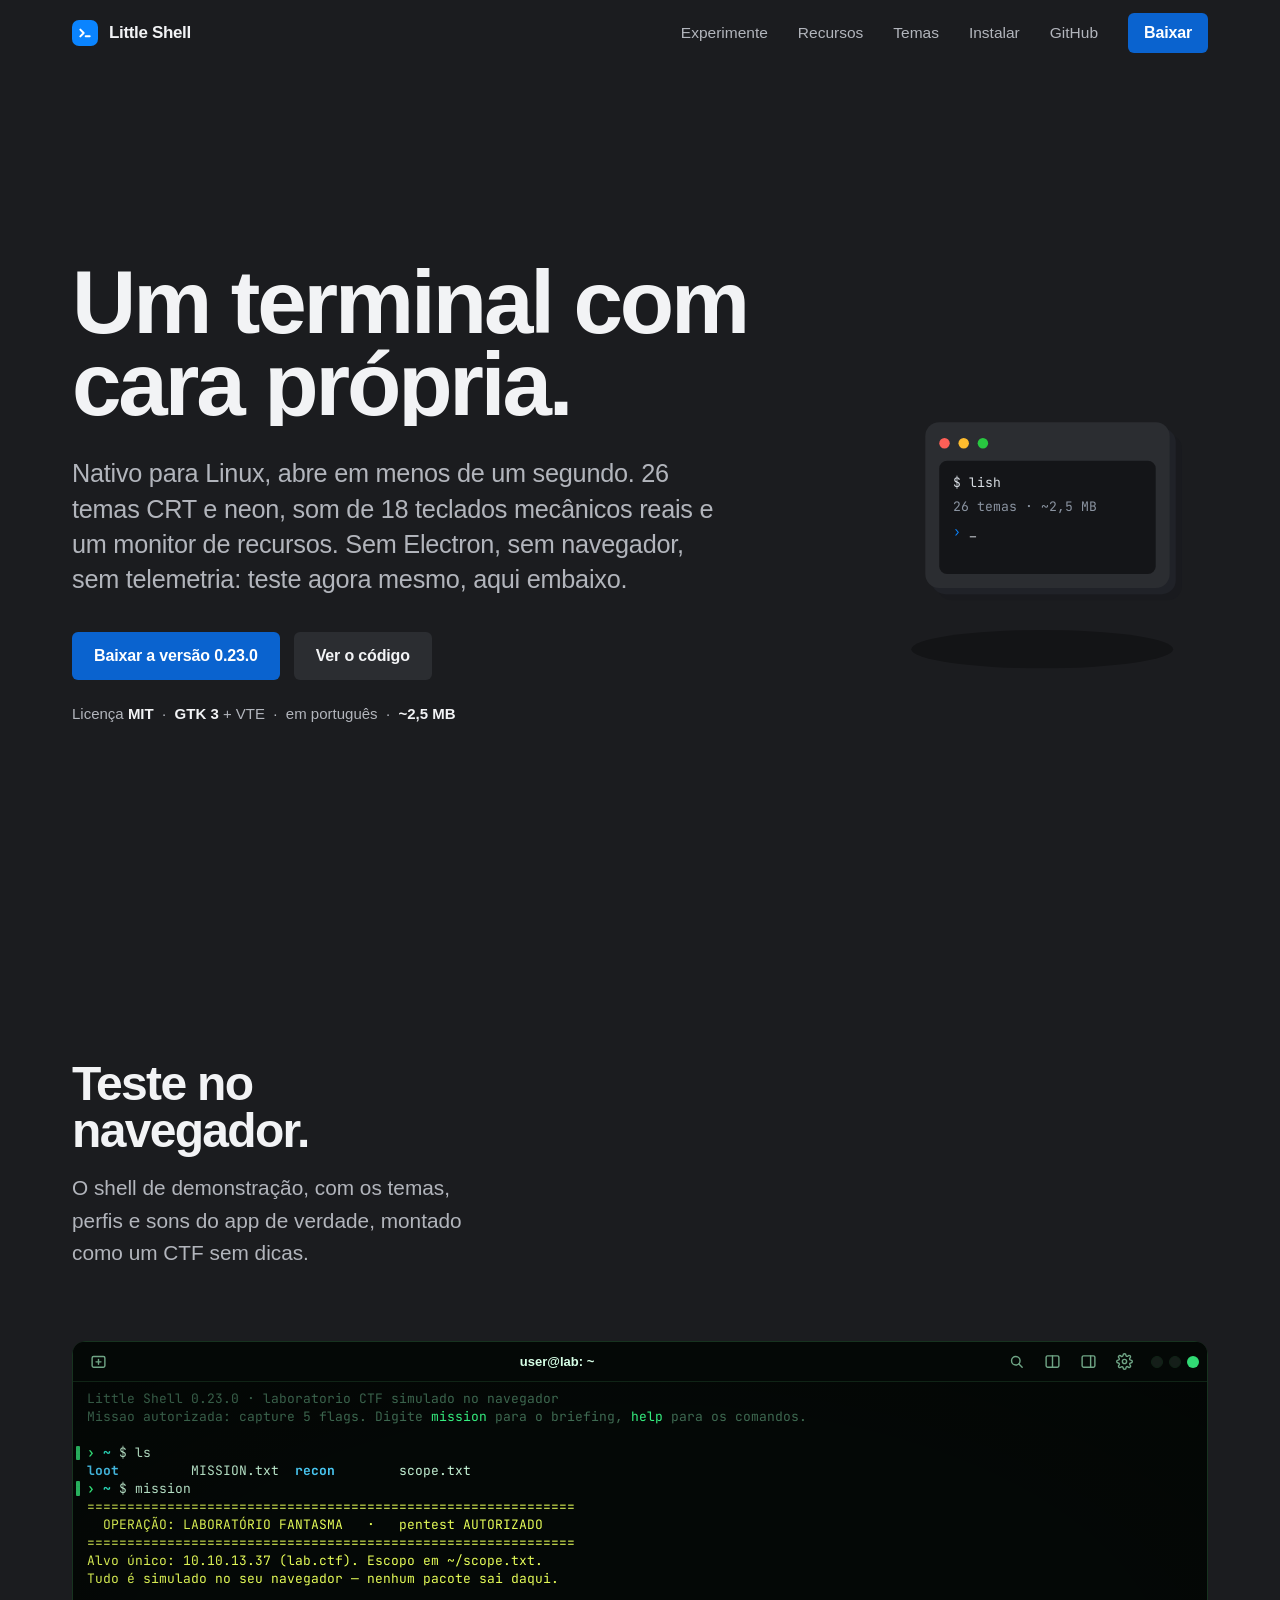
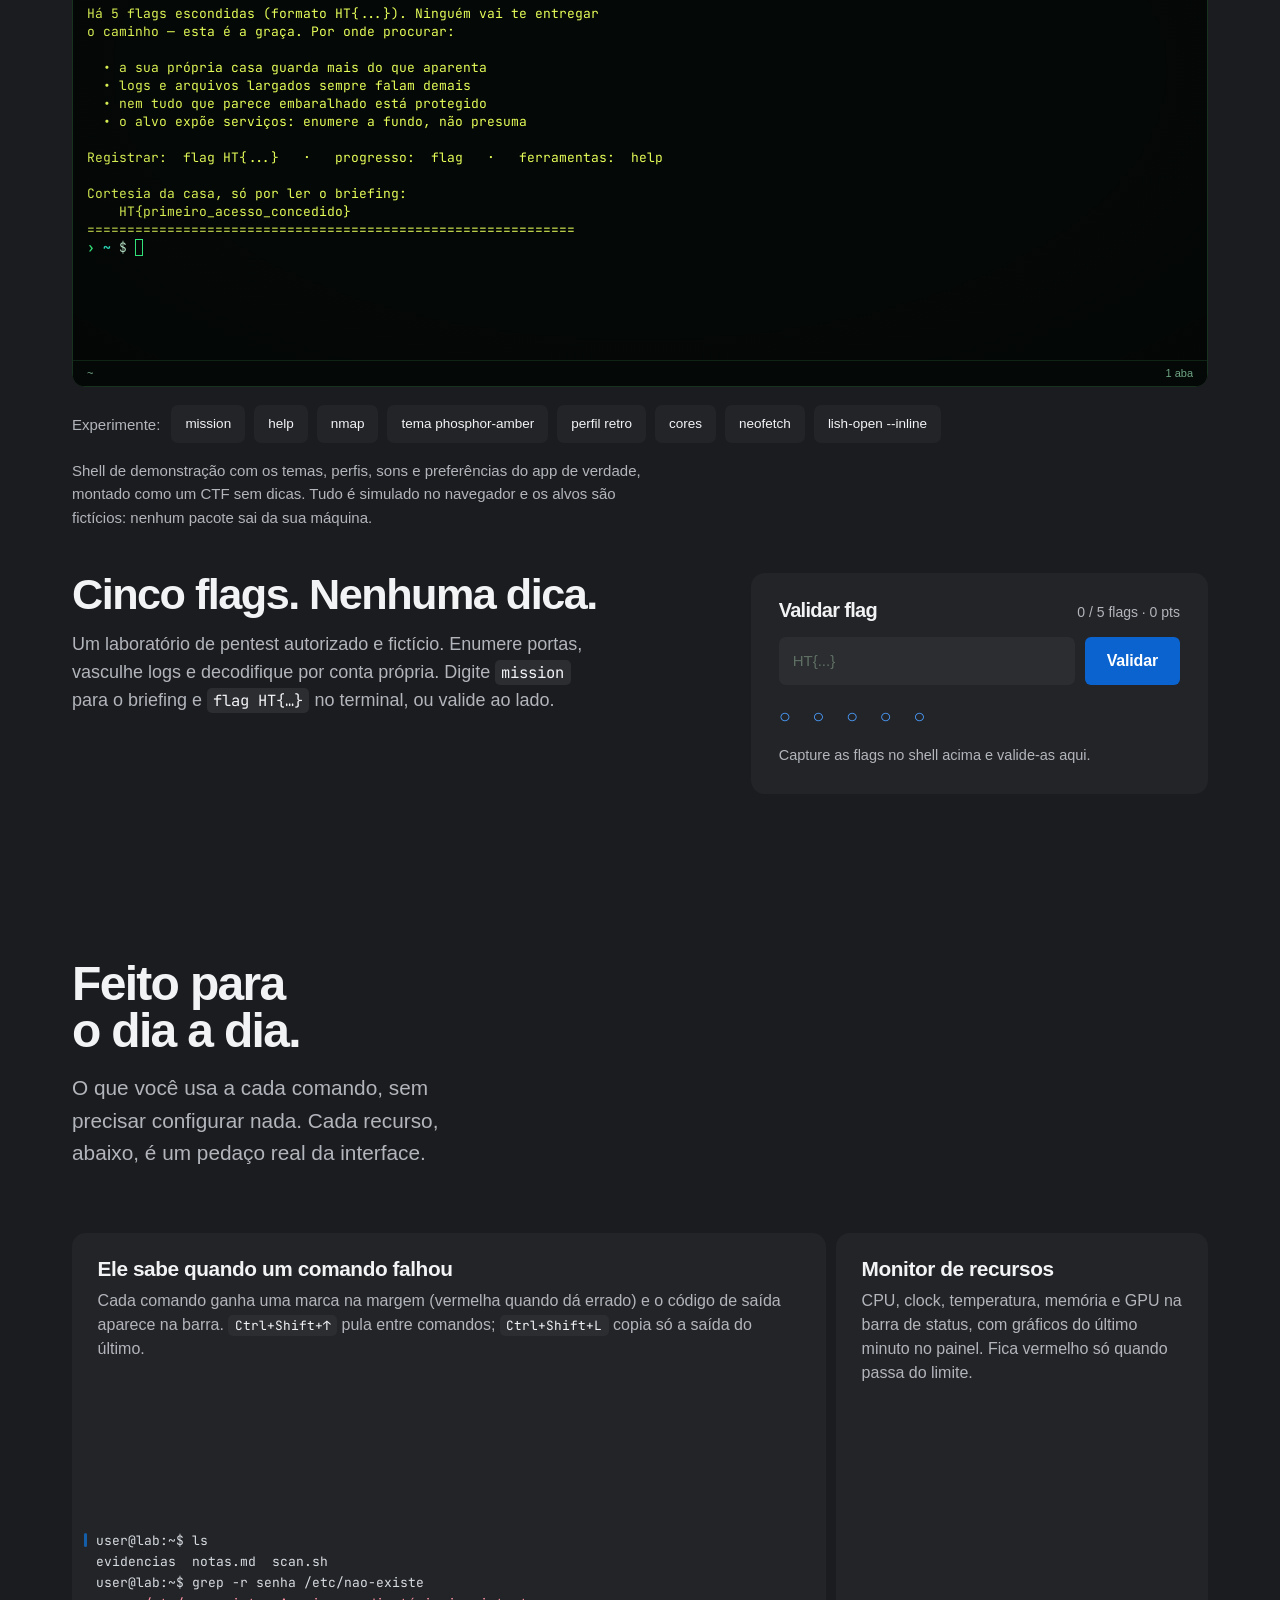
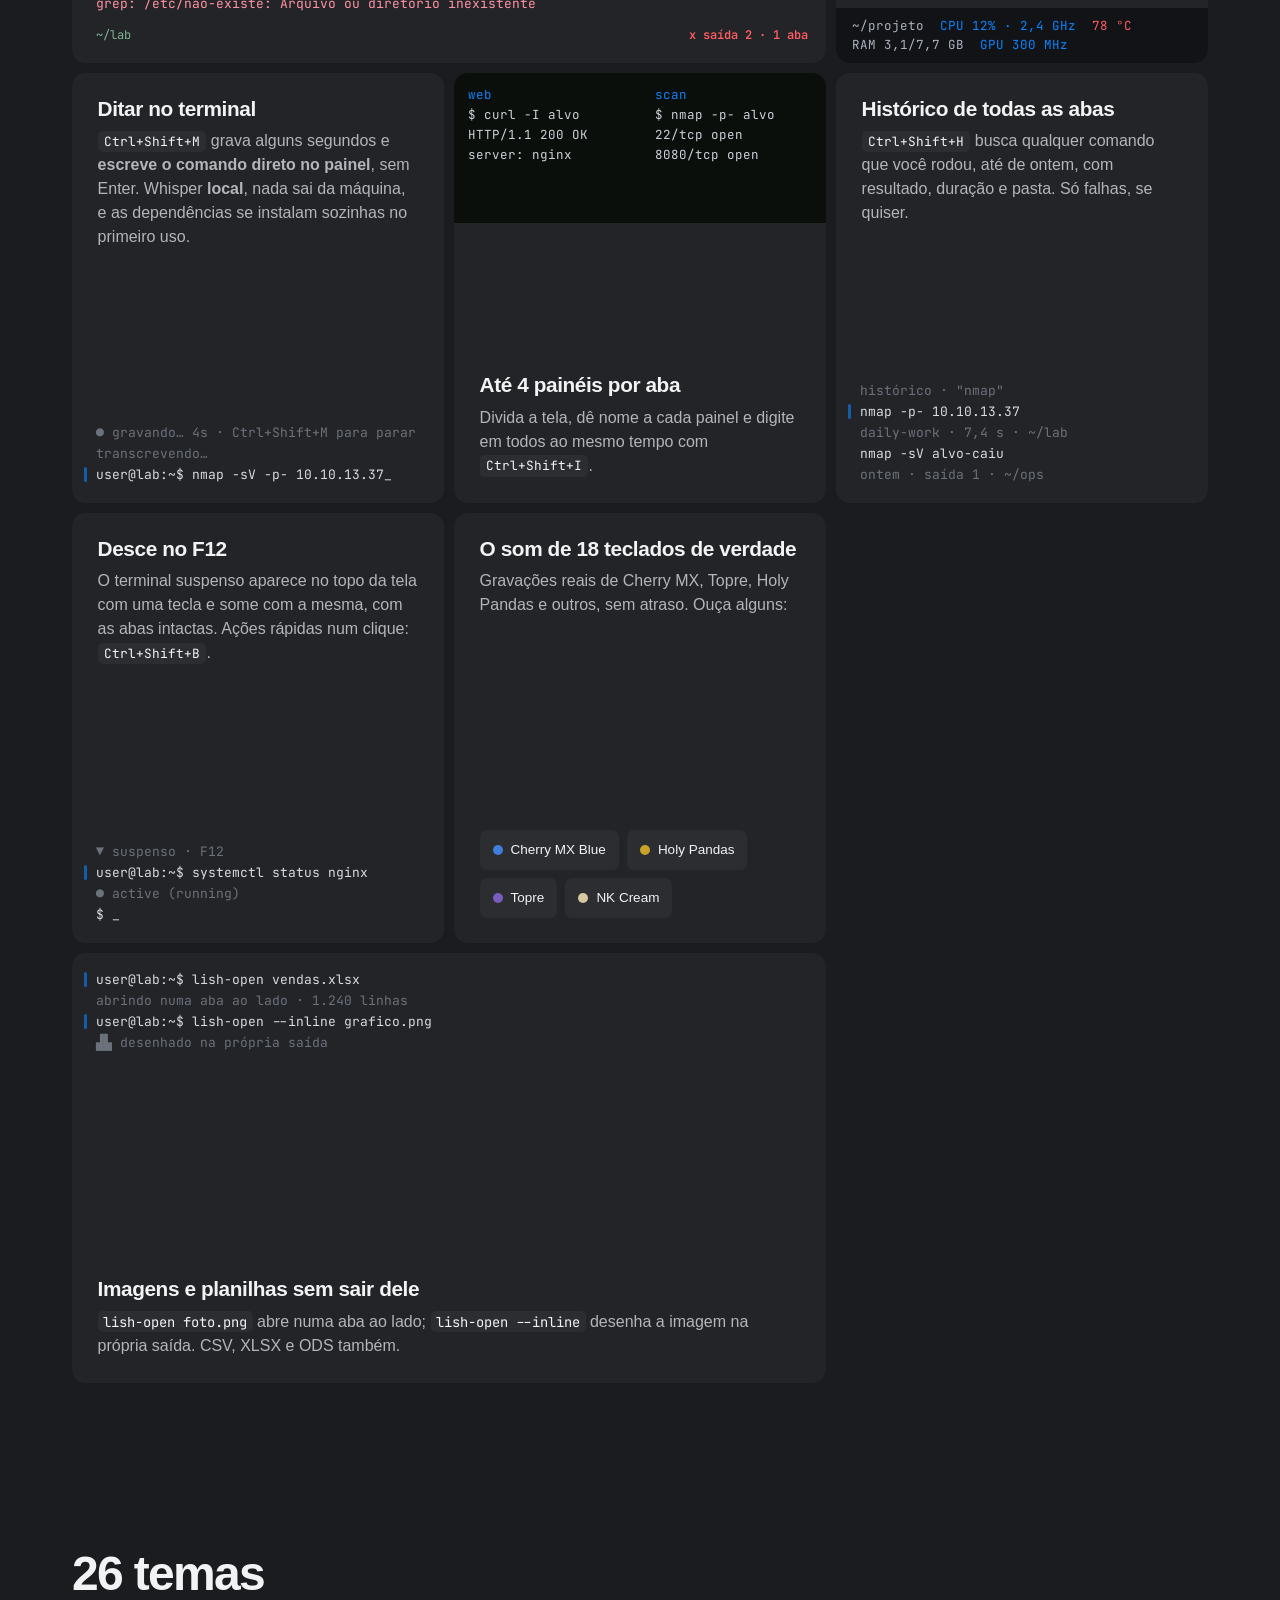
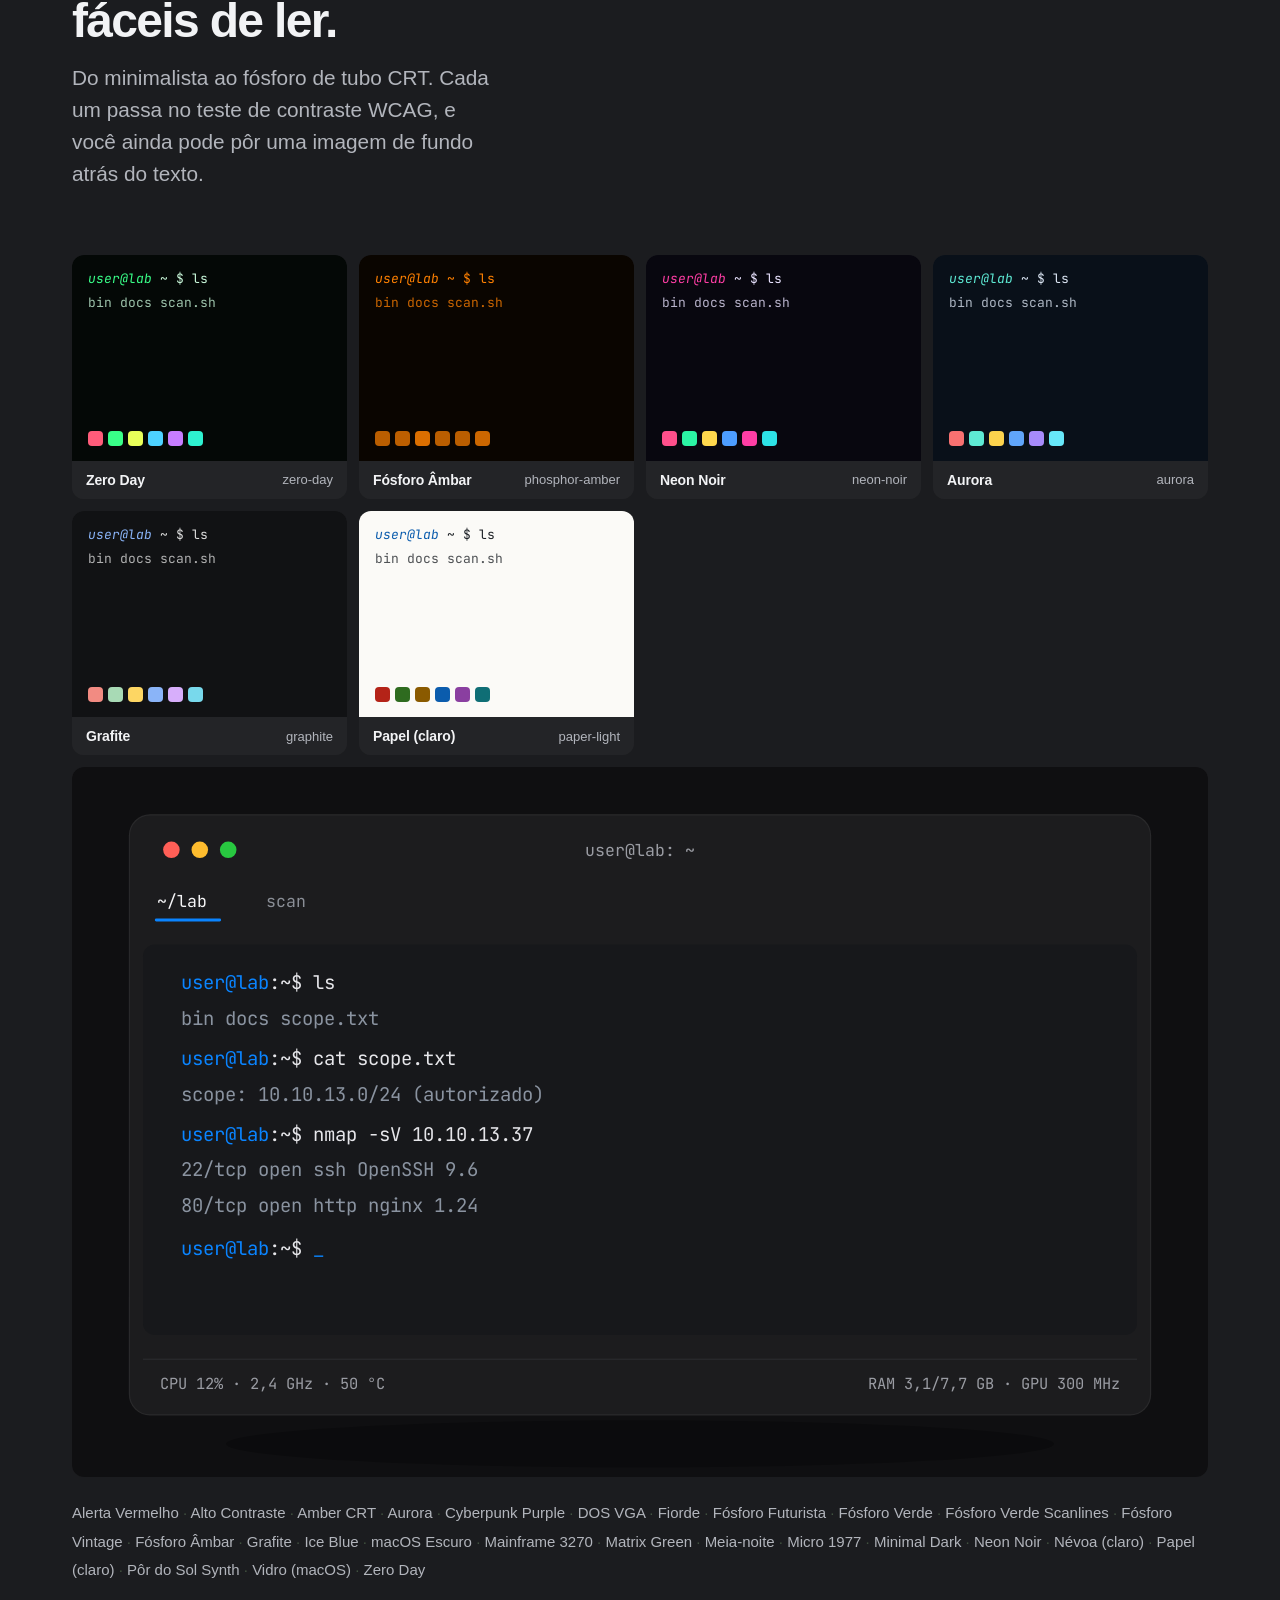
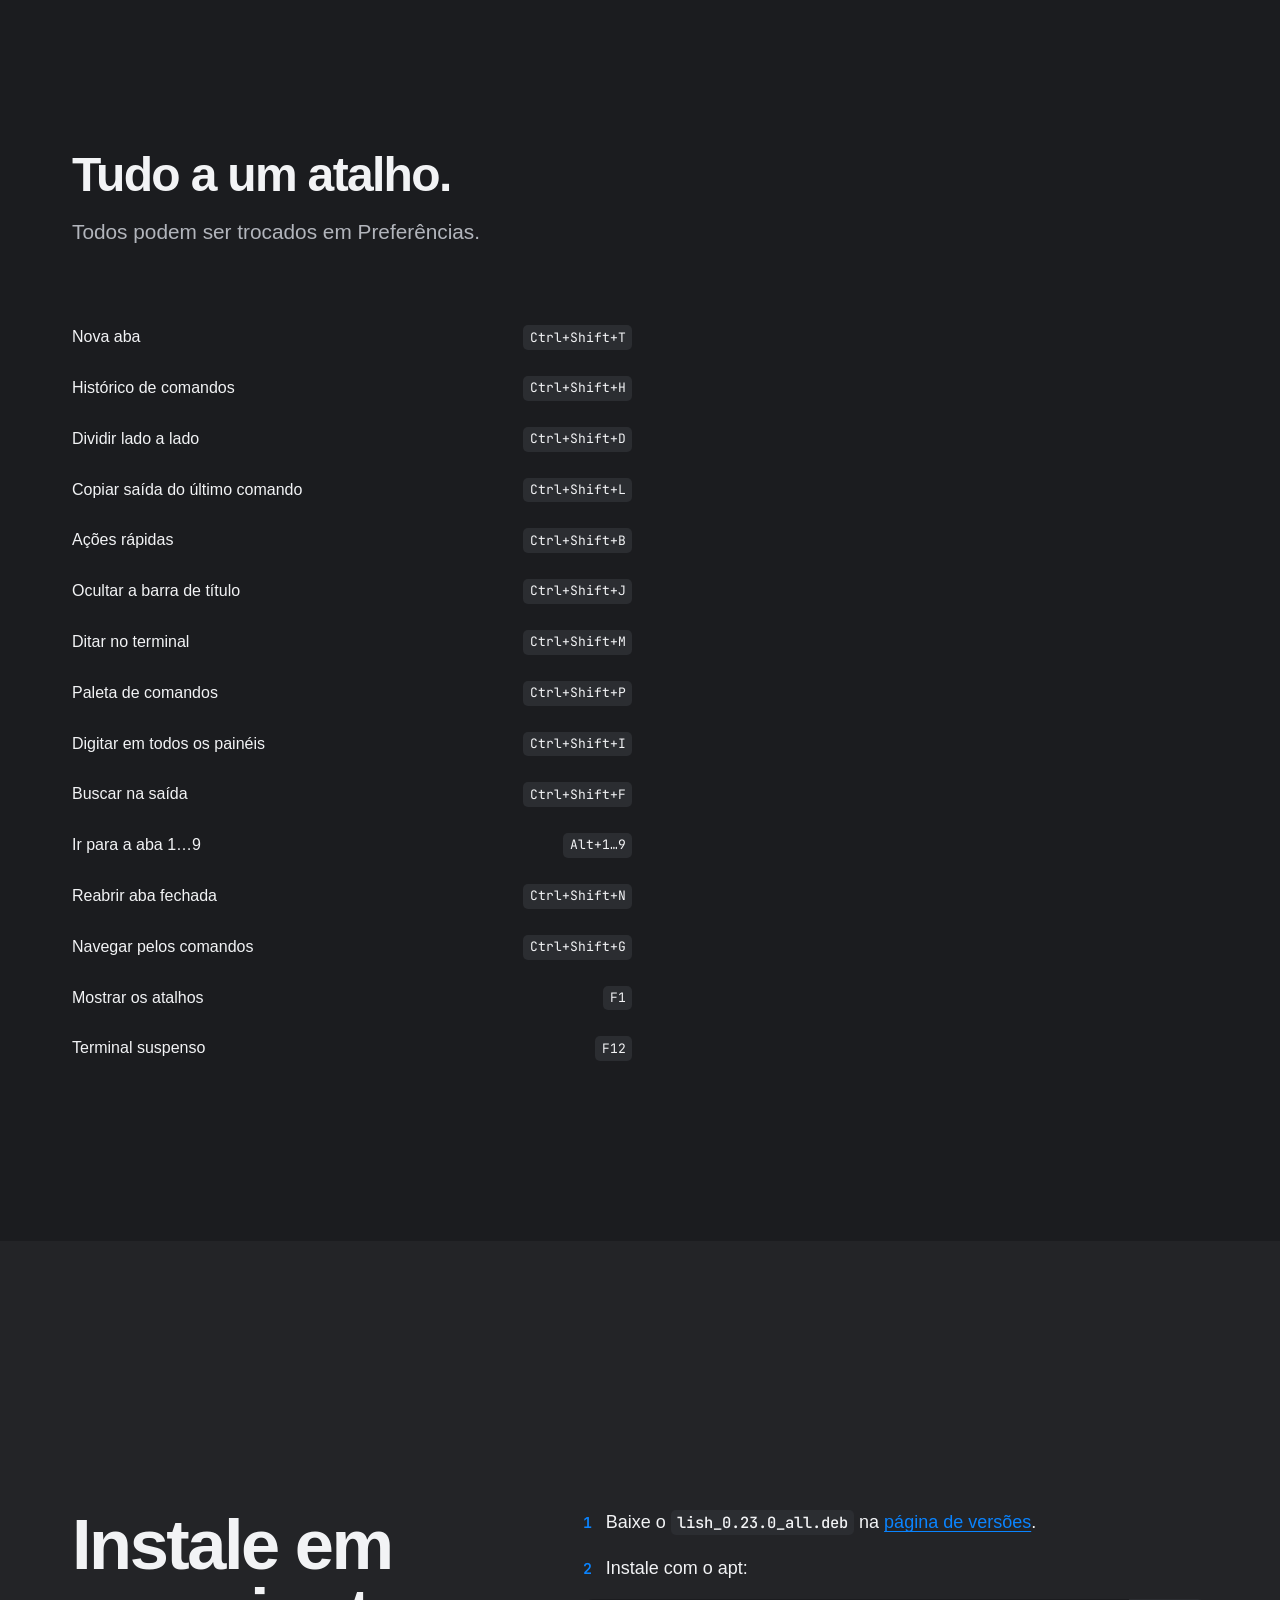
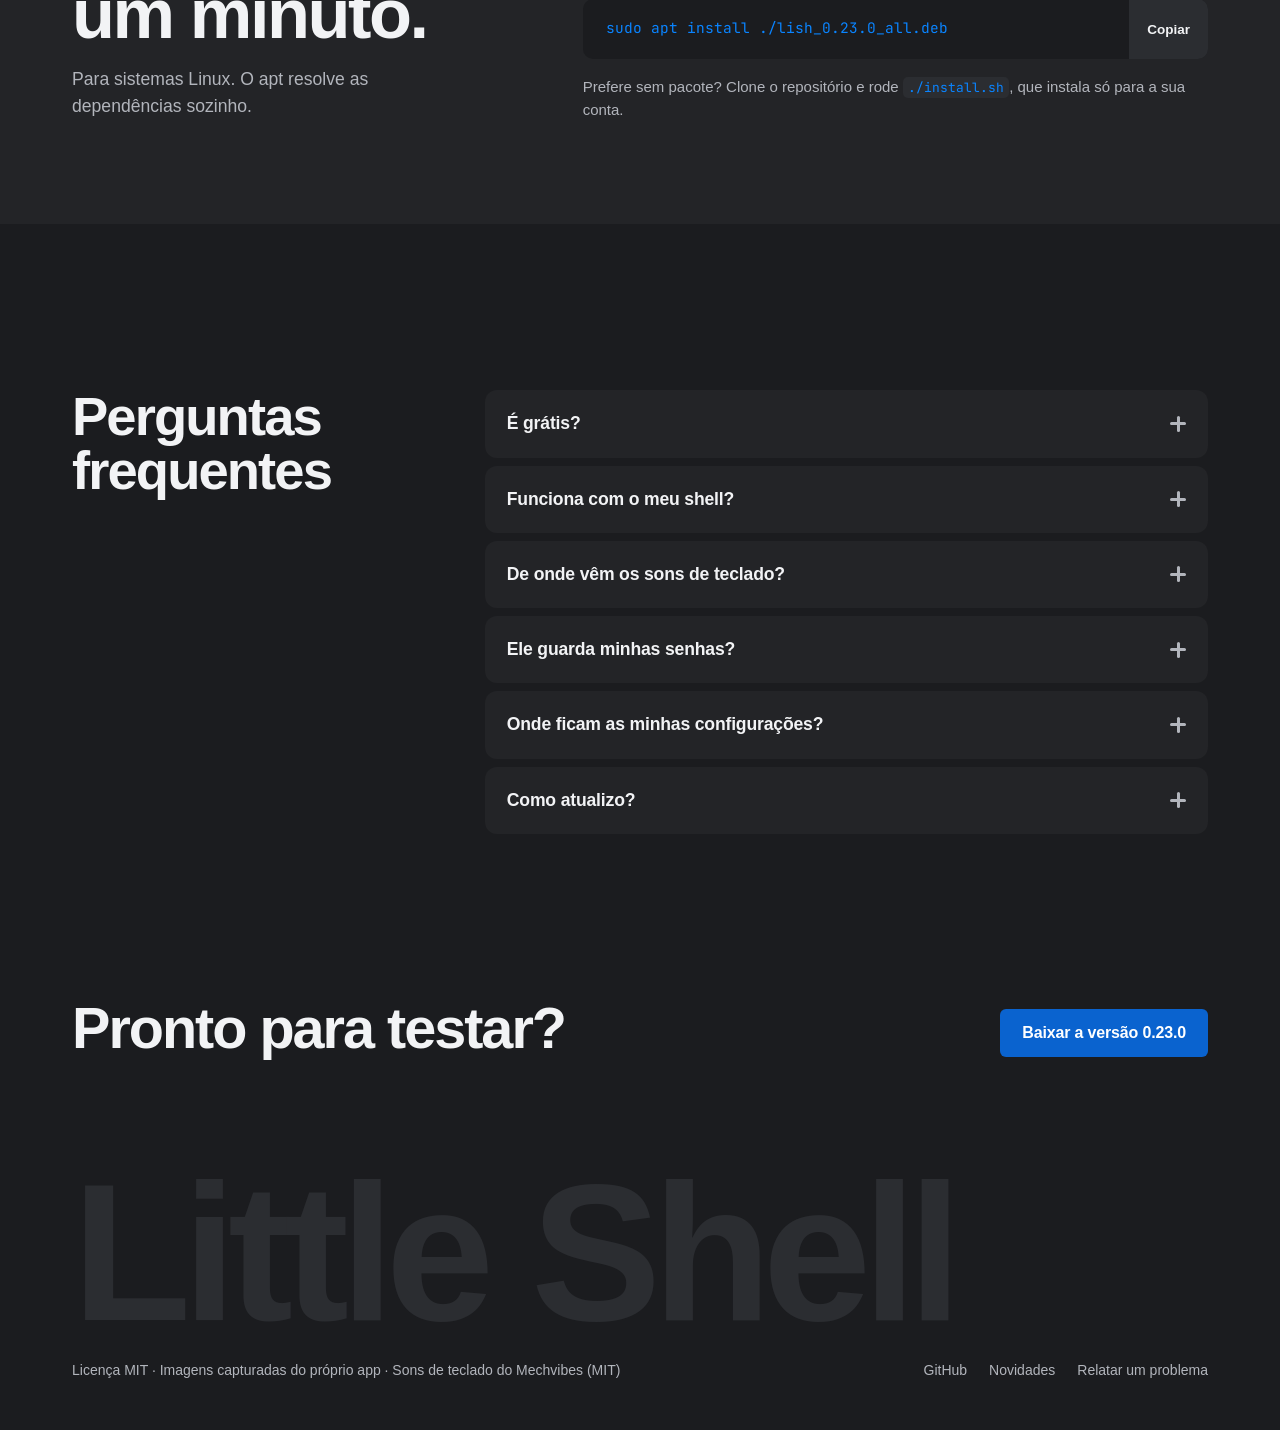
==== commit e7ab0bf8: "Site: one made illustration of the app, drop the stale screenshots The screenshots showed the old lo" ====
--- a/docs/index.html
+++ b/docs/index.html
@@ -7,7 +7,6 @@
 <meta name="description" content="Terminal nativo para Linux que abre em menos de um segundo: 26 temas CRT e neon, som de 18 teclados mecânicos reais, monitor de recursos e um laboratório CTF para testar no navegador. Grátis e de código aberto.">
 <meta property="og:title" content="Little Shell">
 <meta property="og:description" content="Terminal nativo para Linux: 26 temas, som de teclado mecânico, monitor de recursos e um CTF para experimentar no navegador.">
-<meta property="og:image" content="https://hiagolim11.github.io/lish/screenshots/hero.png">
 <meta name="theme-color" content="#0a0d0b">
 <link rel="icon" href="data:image/svg+xml,%3Csvg xmlns='http://www.w3.org/2000/svg' viewBox='0 0 32 32'%3E%3Crect width='32' height='32' rx='7' fill='%2326282d'/%3E%3Cpath d='M10 10l6 6-6 6' fill='none' stroke='%23f5f5f7' stroke-width='3' stroke-linecap='round' stroke-linejoin='round'/%3E%3Crect x='18' y='20' width='7' height='3' rx='1.5' fill='%230a84ff'/%3E%3C/svg%3E">
 <link rel="preconnect" href="https://api.fontshare.com">
@@ -57,6 +56,7 @@
 .lead { font-size: clamp(1.15rem, 1.02rem + 0.7vw, 1.6rem); line-height: 1.4; letter-spacing: -0.01em; color: var(--muted); max-width: 46ch; }
 /* inside product-UI fragments, monospace and the product's own borders are correct */
 [data-ui] { font-family: var(--mono); } /* taste-skill-ignore: product-UI fragments are monospace */
+.app-window text, .term-iso text { font-family: var(--mono); } /* taste-skill-ignore: illustrated terminal is monospace */
 code { font-family: var(--mono); font-size: 0.86em; background: var(--tile-2); color: var(--ink); padding: 0.12em 0.4em; border-radius: 5px; }
 kbd { font-family: var(--mono); font-size: 0.8em; background: var(--tile-2); color: var(--ink); border-radius: 5px; padding: 0.18em 0.5em; white-space: nowrap; }
 
@@ -333,9 +333,9 @@
         <circle cx="136" cy="120" r="6" fill="#febc2e"/>
         <circle cx="158" cy="120" r="6" fill="#28c840"/>
         <rect x="108" y="140" width="248" height="130" rx="9" fill="#141518"/>
-        <text x="124" y="170" font-family="'JetBrains Mono', monospace" font-size="15" fill="#d7dce2">$ lish</text>
-        <text x="124" y="198" font-family="'JetBrains Mono', monospace" font-size="15" fill="#8a93a0">26 temas · ~2,5 MB</text>
-        <text x="124" y="226" font-family="'JetBrains Mono', monospace" font-size="15" fill="#0a84ff">›<tspan fill="#d7dce2"> _</tspan></text>
+        <text x="124" y="170" font-size="15" fill="#d7dce2">$ lish</text>
+        <text x="124" y="198" font-size="15" fill="#8a93a0">26 temas · ~2,5 MB</text>
+        <text x="124" y="226" font-size="15" fill="#0a84ff">›<tspan fill="#d7dce2"> _</tspan></text>
       </svg>
     </div>
   </section>
@@ -348,7 +348,6 @@
       </div>
       <div class="stage reveal">
         <div class="ht-demo" id="demo" data-ui data-version="0.23.0">
-          <noscript><img src="screenshots/hero.png" width="1280" height="760" alt="Janela do Little Shell no tema Zero Day"></noscript>
         </div>
       </div>
       <div class="demo-try reveal" id="demo-try" aria-label="Comandos para experimentar">
@@ -481,7 +480,12 @@
             <h3>Imagens e planilhas sem sair dele</h3>
             <p><code>lish-open foto.png</code> abre numa aba ao lado; <code>lish-open --inline</code> desenha a imagem na própria saída. CSV, XLSX e ODS também.</p>
           </div>
-          <div class="frag" data-ui><img src="screenshots/viewer-sheet.png" width="1280" height="760" loading="lazy" alt="Planilha XLSX aberta numa aba do visualizador do Little Shell"></div>
+          <div class="frag term" data-ui aria-label="Abrindo uma planilha no visualizador">
+            <p class="mk">user@lab:~$ lish-open vendas.xlsx</p>
+            <p class="dim">abrindo numa aba ao lado · 1.240 linhas</p>
+            <p class="mk">user@lab:~$ lish-open --inline grafico.png</p>
+            <p class="dim">▟▙ desenhado na própria saída</p>
+          </div>
         </article>
       </div>
     </div>
@@ -496,10 +500,33 @@
       <div class="themes-grid">
         <div class="theme-tile reveal" data-ui><div class="face" style="background:#040806;color:#c8f7d9"><span class="l1"><i style="color:#39ff88">user@lab</i> ~ $ ls</span><span class="l2">bin   docs   scan.sh</span><span class="pal" aria-hidden="true"><i style="background:#ff5c7a"></i><i style="background:#39ff88"></i><i style="background:#e8ff59"></i><i style="background:#4dd2ff"></i><i style="background:#c77dff"></i><i style="background:#2ef2d0"></i></span></div><div class="strip"><b>Zero Day</b><span>zero-day</span></div></div><div class="theme-tile reveal" data-ui><div class="face" style="background:#0a0500;color:#ff8100"><span class="l1"><i style="color:#ff8100">user@lab</i> ~ $ ls</span><span class="l2">bin   docs   scan.sh</span><span class="pal" aria-hidden="true"><i style="background:#ba5e00"></i><i style="background:#bd5f00"></i><i style="background:#db6f00"></i><i style="background:#ba5e00"></i><i style="background:#ba5e00"></i><i style="background:#cc6700"></i></span></div><div class="strip"><b>Fósforo Âmbar</b><span>phosphor-amber</span></div></div><div class="theme-tile reveal" data-ui><div class="face" style="background:#08070f;color:#e9e3ff"><span class="l1"><i style="color:#ff3ea5">user@lab</i> ~ $ ls</span><span class="l2">bin   docs   scan.sh</span><span class="pal" aria-hidden="true"><i style="background:#ff4f8b"></i><i style="background:#2bf5a4"></i><i style="background:#ffd84d"></i><i style="background:#4d9dff"></i><i style="background:#ff3ea5"></i><i style="background:#2de2e6"></i></span></div><div class="strip"><b>Neon Noir</b><span>neon-noir</span></div></div><div class="theme-tile reveal" data-ui><div class="face" style="background:#091019;color:#dbe5f3"><span class="l1"><i style="color:#5eead4">user@lab</i> ~ $ ls</span><span class="l2">bin   docs   scan.sh</span><span class="pal" aria-hidden="true"><i style="background:#f87171"></i><i style="background:#5eead4"></i><i style="background:#fcd34d"></i><i style="background:#60a5fa"></i><i style="background:#a78bfa"></i><i style="background:#67e8f9"></i></span></div><div class="strip"><b>Aurora</b><span>aurora</span></div></div><div class="theme-tile reveal" data-ui><div class="face" style="background:#111214;color:#dcdcdc"><span class="l1"><i style="color:#8ab4f8">user@lab</i> ~ $ ls</span><span class="l2">bin   docs   scan.sh</span><span class="pal" aria-hidden="true"><i style="background:#f28b82"></i><i style="background:#a8dab5"></i><i style="background:#fdd663"></i><i style="background:#8ab4f8"></i><i style="background:#d7aefb"></i><i style="background:#78d9ec"></i></span></div><div class="strip"><b>Grafite</b><span>graphite</span></div></div><div class="theme-tile reveal" data-ui><div class="face" style="background:#fbfaf7;color:#1f2328"><span class="l1"><i style="color:#0b5cad">user@lab</i> ~ $ ls</span><span class="l2">bin   docs   scan.sh</span><span class="pal" aria-hidden="true"><i style="background:#b42318"></i><i style="background:#2e6b1f"></i><i style="background:#8a5a00"></i><i style="background:#0b5cad"></i><i style="background:#8a3fa0"></i><i style="background:#0f6e75"></i></span></div><div class="strip"><b>Papel (claro)</b><span>paper-light</span></div></div>
         <div class="theme-wide reveal">
-          <img src="screenshots/modern-themes.png" width="1400" height="1018" loading="lazy" alt="Seis temas lado a lado: Zero Day, Neon Noir, Pôr do Sol Synth, Aurora, Grafite e Névoa">
+          <svg class="app-window" viewBox="0 0 960 600" role="img" aria-label="A janela do Little Shell no tema macOS Escuro" style="width:100%;height:auto;display:block;background:#0f0f11">
+            <ellipse cx="480" cy="572" rx="350" ry="20" fill="#000000" opacity="0.26"/>
+            <rect x="48" y="40" width="864" height="508" rx="18" fill="#1c1c1e"/>
+            <rect x="48.5" y="40.5" width="863" height="507" rx="17.5" fill="none" stroke="#ffffff" stroke-opacity="0.06"/>
+            <circle cx="84" cy="70" r="7" fill="#ff5f57"/>
+            <circle cx="108" cy="70" r="7" fill="#febc2e"/>
+            <circle cx="132" cy="70" r="7" fill="#28c840"/>
+            <text x="480" y="75" text-anchor="middle" font-size="14" fill="#9a9ca3">user@lab: ~</text>
+            <text x="72" y="118" font-size="14" fill="#f5f5f7">~/lab</text>
+            <rect x="70" y="128" width="56" height="2.5" rx="1.25" fill="#0a84ff"/>
+            <text x="164" y="118" font-size="14" fill="#8a8e96">scan</text>
+            <rect x="60" y="150" width="840" height="330" rx="10" fill="#17181b"/>
+            <g font-size="16">
+              <text x="92" y="188" fill="#e6e6ea"><tspan fill="#0a84ff">user@lab</tspan>:~$ ls</text>
+              <text x="92" y="218" fill="#8a93a0">bin   docs   scope.txt</text>
+              <text x="92" y="252" fill="#e6e6ea"><tspan fill="#0a84ff">user@lab</tspan>:~$ cat scope.txt</text>
+              <text x="92" y="282" fill="#8a93a0">scope: 10.10.13.0/24 (autorizado)</text>
+              <text x="92" y="316" fill="#e6e6ea"><tspan fill="#0a84ff">user@lab</tspan>:~$ nmap -sV 10.10.13.37</text>
+              <text x="92" y="346" fill="#8a93a0">22/tcp  open  ssh    OpenSSH 9.6</text>
+              <text x="92" y="376" fill="#8a93a0">80/tcp  open  http   nginx 1.24</text>
+              <text x="92" y="412" fill="#e6e6ea"><tspan fill="#0a84ff">user@lab</tspan>:~$ <tspan fill="#0a84ff">_</tspan></text>
+            </g>
+            <rect x="60" y="500" width="840" height="1" fill="#2a2b2e"/>
+            <text x="74" y="526" font-size="13" fill="#9a9ca3">CPU 12% · 2,4 GHz · 50 °C</text>
+            <text x="886" y="526" text-anchor="end" font-size="13" fill="#9a9ca3">RAM 3,1/7,7 GB · GPU 300 MHz</text>
+          </svg>
         </div>
-        <div class="theme-shot reveal"><img src="screenshots/phosphor.png" width="1600" height="500" loading="lazy" alt="Oito variações de fósforo de tubo CRT, do verde ao âmbar"></div>
-        <div class="theme-shot reveal"><img src="screenshots/palette.png" width="1280" height="760" loading="lazy" alt="Paleta de comandos do Little Shell com prévia de tema ao vivo"></div>
       </div>
       <p class="theme-list reveal" aria-label="Todos os temas"><span>Alerta Vermelho</span><span>Alto Contraste</span><span>Amber CRT</span><span>Aurora</span><span>Cyberpunk Purple</span><span>DOS VGA</span><span>Fiorde</span><span>Fósforo Futurista</span><span>Fósforo Verde</span><span>Fósforo Verde Scanlines</span><span>Fósforo Vintage</span><span>Fósforo Âmbar</span><span>Grafite</span><span>Ice Blue</span><span>macOS Escuro</span><span>Mainframe 3270</span><span>Matrix Green</span><span>Meia-noite</span><span>Micro 1977</span><span>Minimal Dark</span><span>Neon Noir</span><span>Névoa (claro)</span><span>Papel (claro)</span><span>Pôr do Sol Synth</span><span>Vidro (macOS)</span><span>Zero Day</span></p>
     </div>
